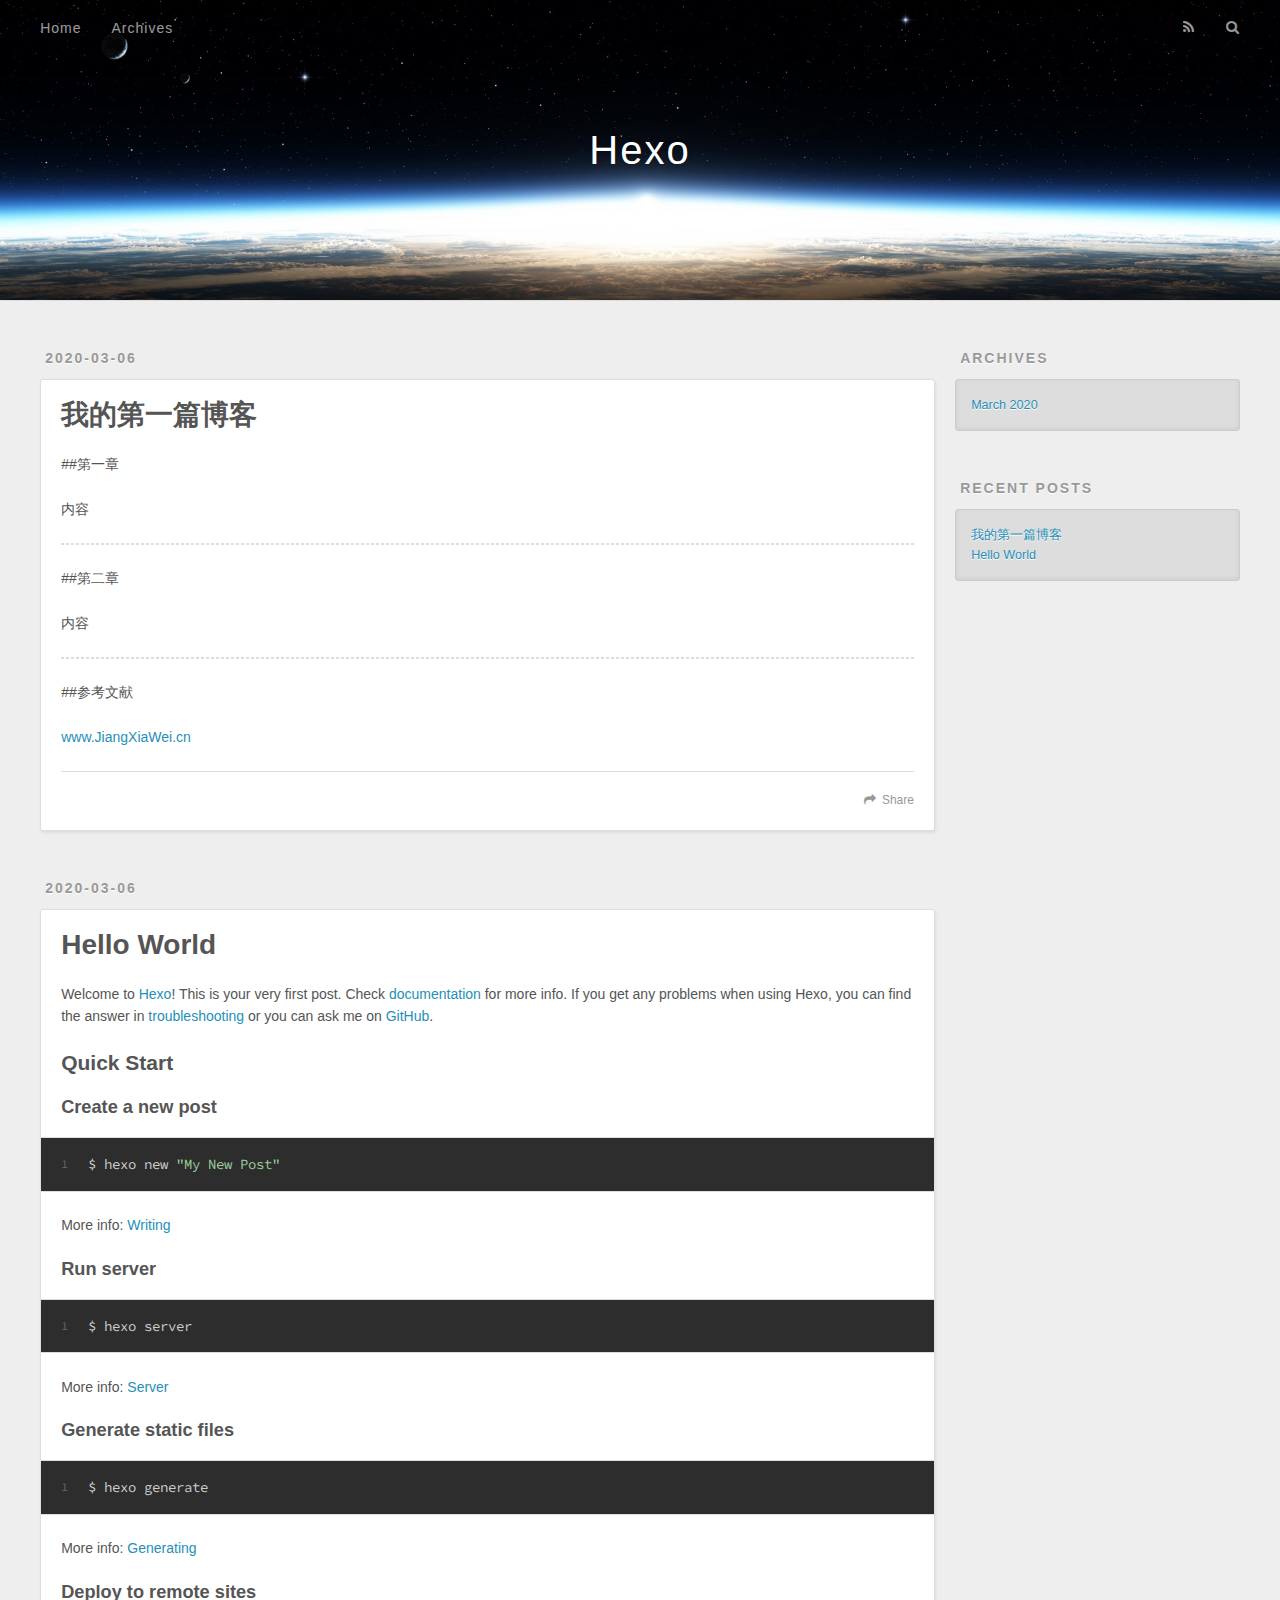
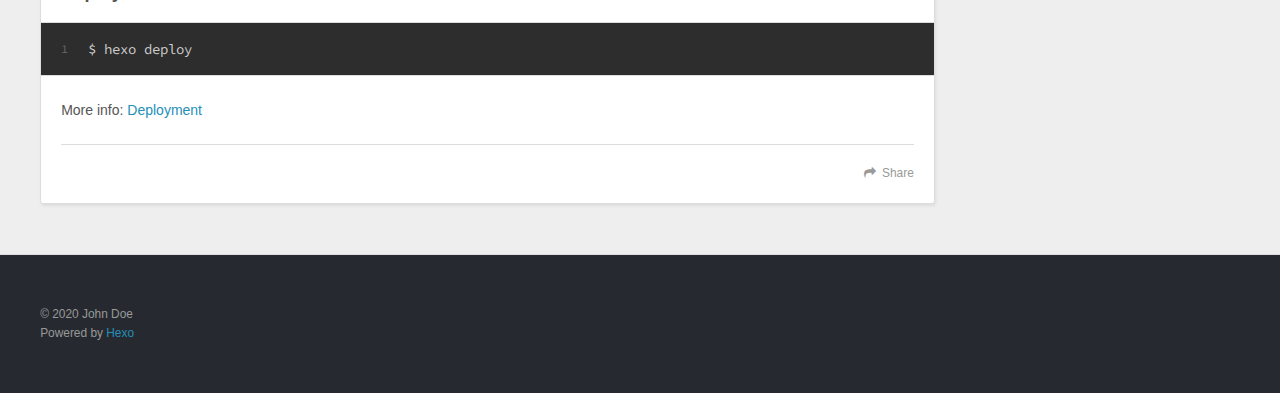
==== index.html @ f699186d "Site updated: 2020-03-06 21:11:35" ====
<!DOCTYPE html>
<html>
<head>
  <meta charset="utf-8">
  

  
  <title>Hexo</title>
  <meta name="viewport" content="width=device-width, initial-scale=1, maximum-scale=1">
  <meta property="og:type" content="website">
<meta property="og:title" content="Hexo">
<meta property="og:url" content="http://yoursite.com/index.html">
<meta property="og:site_name" content="Hexo">
<meta property="og:locale" content="en_US">
<meta property="article:author" content="John Doe">
<meta name="twitter:card" content="summary">
  
    <link rel="alternate" href="/atom.xml" title="Hexo" type="application/atom+xml">
  
  
    <link rel="icon" href="/favicon.png">
  
  
    <link href="//fonts.googleapis.com/css?family=Source+Code+Pro" rel="stylesheet" type="text/css">
  
  
<link rel="stylesheet" href="/css/style.css">

<meta name="generator" content="Hexo 4.2.0"></head>

<body>
  <div id="container">
    <div id="wrap">
      <header id="header">
  <div id="banner"></div>
  <div id="header-outer" class="outer">
    <div id="header-title" class="inner">
      <h1 id="logo-wrap">
        <a href="/" id="logo">Hexo</a>
      </h1>
      
    </div>
    <div id="header-inner" class="inner">
      <nav id="main-nav">
        <a id="main-nav-toggle" class="nav-icon"></a>
        
          <a class="main-nav-link" href="/">Home</a>
        
          <a class="main-nav-link" href="/archives">Archives</a>
        
      </nav>
      <nav id="sub-nav">
        
          <a id="nav-rss-link" class="nav-icon" href="/atom.xml" title="RSS Feed"></a>
        
        <a id="nav-search-btn" class="nav-icon" title="Search"></a>
      </nav>
      <div id="search-form-wrap">
        <form action="//google.com/search" method="get" accept-charset="UTF-8" class="search-form"><input type="search" name="q" class="search-form-input" placeholder="Search"><button type="submit" class="search-form-submit">&#xF002;</button><input type="hidden" name="sitesearch" value="http://yoursite.com"></form>
      </div>
    </div>
  </div>
</header>
      <div class="outer">
        <section id="main">
  
    <article id="post-我的第一篇博客" class="article article-type-post" itemscope itemprop="blogPost">
  <div class="article-meta">
    <a href="/2020/03/06/%E6%88%91%E7%9A%84%E7%AC%AC%E4%B8%80%E7%AF%87%E5%8D%9A%E5%AE%A2/" class="article-date">
  <time datetime="2020-03-06T07:44:34.000Z" itemprop="datePublished">2020-03-06</time>
</a>
    
  </div>
  <div class="article-inner">
    
    
      <header class="article-header">
        
  
    <h1 itemprop="name">
      <a class="article-title" href="/2020/03/06/%E6%88%91%E7%9A%84%E7%AC%AC%E4%B8%80%E7%AF%87%E5%8D%9A%E5%AE%A2/">我的第一篇博客</a>
    </h1>
  

      </header>
    
    <div class="article-entry" itemprop="articleBody">
      
        <p>##第一章</p>
<p>内容</p>
<hr>
<p>##第二章</p>
<p>内容</p>
<hr>
<p>##参考文献</p>
<p><a href="http://www.JiangXiaWei.cn" target="_blank" rel="noopener">www.JiangXiaWei.cn</a></p>

      
    </div>
    <footer class="article-footer">
      <a data-url="http://yoursite.com/2020/03/06/%E6%88%91%E7%9A%84%E7%AC%AC%E4%B8%80%E7%AF%87%E5%8D%9A%E5%AE%A2/" data-id="ck7fvqmff000038ua9ugk1ybs" class="article-share-link">Share</a>
      
      
    </footer>
  </div>
  
</article>


  
    <article id="post-hello-world" class="article article-type-post" itemscope itemprop="blogPost">
  <div class="article-meta">
    <a href="/2020/03/06/hello-world/" class="article-date">
  <time datetime="2020-03-06T04:28:27.670Z" itemprop="datePublished">2020-03-06</time>
</a>
    
  </div>
  <div class="article-inner">
    
    
      <header class="article-header">
        
  
    <h1 itemprop="name">
      <a class="article-title" href="/2020/03/06/hello-world/">Hello World</a>
    </h1>
  

      </header>
    
    <div class="article-entry" itemprop="articleBody">
      
        <p>Welcome to <a href="https://hexo.io/" target="_blank" rel="noopener">Hexo</a>! This is your very first post. Check <a href="https://hexo.io/docs/" target="_blank" rel="noopener">documentation</a> for more info. If you get any problems when using Hexo, you can find the answer in <a href="https://hexo.io/docs/troubleshooting.html" target="_blank" rel="noopener">troubleshooting</a> or you can ask me on <a href="https://github.com/hexojs/hexo/issues" target="_blank" rel="noopener">GitHub</a>.</p>
<h2 id="Quick-Start"><a href="#Quick-Start" class="headerlink" title="Quick Start"></a>Quick Start</h2><h3 id="Create-a-new-post"><a href="#Create-a-new-post" class="headerlink" title="Create a new post"></a>Create a new post</h3><figure class="highlight bash"><table><tr><td class="gutter"><pre><span class="line">1</span><br></pre></td><td class="code"><pre><span class="line">$ hexo new <span class="string">"My New Post"</span></span><br></pre></td></tr></table></figure>

<p>More info: <a href="https://hexo.io/docs/writing.html" target="_blank" rel="noopener">Writing</a></p>
<h3 id="Run-server"><a href="#Run-server" class="headerlink" title="Run server"></a>Run server</h3><figure class="highlight bash"><table><tr><td class="gutter"><pre><span class="line">1</span><br></pre></td><td class="code"><pre><span class="line">$ hexo server</span><br></pre></td></tr></table></figure>

<p>More info: <a href="https://hexo.io/docs/server.html" target="_blank" rel="noopener">Server</a></p>
<h3 id="Generate-static-files"><a href="#Generate-static-files" class="headerlink" title="Generate static files"></a>Generate static files</h3><figure class="highlight bash"><table><tr><td class="gutter"><pre><span class="line">1</span><br></pre></td><td class="code"><pre><span class="line">$ hexo generate</span><br></pre></td></tr></table></figure>

<p>More info: <a href="https://hexo.io/docs/generating.html" target="_blank" rel="noopener">Generating</a></p>
<h3 id="Deploy-to-remote-sites"><a href="#Deploy-to-remote-sites" class="headerlink" title="Deploy to remote sites"></a>Deploy to remote sites</h3><figure class="highlight bash"><table><tr><td class="gutter"><pre><span class="line">1</span><br></pre></td><td class="code"><pre><span class="line">$ hexo deploy</span><br></pre></td></tr></table></figure>

<p>More info: <a href="https://hexo.io/docs/one-command-deployment.html" target="_blank" rel="noopener">Deployment</a></p>

      
    </div>
    <footer class="article-footer">
      <a data-url="http://yoursite.com/2020/03/06/hello-world/" data-id="ck7fvqmgb000138ua1uhv7eri" class="article-share-link">Share</a>
      
      
    </footer>
  </div>
  
</article>


  


</section>
        
          <aside id="sidebar">
  
    

  
    

  
    
  
    
  <div class="widget-wrap">
    <h3 class="widget-title">Archives</h3>
    <div class="widget">
      <ul class="archive-list"><li class="archive-list-item"><a class="archive-list-link" href="/archives/2020/03/">March 2020</a></li></ul>
    </div>
  </div>


  
    
  <div class="widget-wrap">
    <h3 class="widget-title">Recent Posts</h3>
    <div class="widget">
      <ul>
        
          <li>
            <a href="/2020/03/06/%E6%88%91%E7%9A%84%E7%AC%AC%E4%B8%80%E7%AF%87%E5%8D%9A%E5%AE%A2/">我的第一篇博客</a>
          </li>
        
          <li>
            <a href="/2020/03/06/hello-world/">Hello World</a>
          </li>
        
      </ul>
    </div>
  </div>

  
</aside>
        
      </div>
      <footer id="footer">
  
  <div class="outer">
    <div id="footer-info" class="inner">
      &copy; 2020 John Doe<br>
      Powered by <a href="http://hexo.io/" target="_blank">Hexo</a>
    </div>
  </div>
</footer>
    </div>
    <nav id="mobile-nav">
  
    <a href="/" class="mobile-nav-link">Home</a>
  
    <a href="/archives" class="mobile-nav-link">Archives</a>
  
</nav>
    

<script src="//ajax.googleapis.com/ajax/libs/jquery/2.0.3/jquery.min.js"></script>


  
<link rel="stylesheet" href="/fancybox/jquery.fancybox.css">

  
<script src="/fancybox/jquery.fancybox.pack.js"></script>




<script src="/js/script.js"></script>




  </div>
</body>
</html>
---- css/style.css ----
body {
  width: 100%;
}
body:before,
body:after {
  content: "";
  display: table;
}
body:after {
  clear: both;
}
html,
body,
div,
span,
applet,
object,
iframe,
h1,
h2,
h3,
h4,
h5,
h6,
p,
blockquote,
pre,
a,
abbr,
acronym,
address,
big,
cite,
code,
del,
dfn,
em,
img,
ins,
kbd,
q,
s,
samp,
small,
strike,
strong,
sub,
sup,
tt,
var,
dl,
dt,
dd,
ol,
ul,
li,
fieldset,
form,
label,
legend,
table,
caption,
tbody,
tfoot,
thead,
tr,
th,
td {
  margin: 0;
  padding: 0;
  border: 0;
  outline: 0;
  font-weight: inherit;
  font-style: inherit;
  font-family: inherit;
  font-size: 100%;
  vertical-align: baseline;
}
body {
  line-height: 1;
  color: #000;
  background: #fff;
}
ol,
ul {
  list-style: none;
}
table {
  border-collapse: separate;
  border-spacing: 0;
  vertical-align: middle;
}
caption,
th,
td {
  text-align: left;
  font-weight: normal;
  vertical-align: middle;
}
a img {
  border: none;
}
input,
button {
  margin: 0;
  padding: 0;
}
input::-moz-focus-inner,
button::-moz-focus-inner {
  border: 0;
  padding: 0;
}
@font-face {
  font-family: FontAwesome;
  font-style: normal;
  font-weight: normal;
  src: url("fonts/fontawesome-webfont.eot?v=#4.0.3");
  src: url("fonts/fontawesome-webfont.eot?#iefix&v=#4.0.3") format("embedded-opentype"), url("fonts/fontawesome-webfont.woff?v=#4.0.3") format("woff"), url("fonts/fontawesome-webfont.ttf?v=#4.0.3") format("truetype"), url("fonts/fontawesome-webfont.svg#fontawesomeregular?v=#4.0.3") format("svg");
}
html,
body,
#container {
  height: 100%;
}
body {
  background: #eee;
  font: 14px -apple-system, BlinkMacSystemFont, "Segoe UI", "Roboto", "Oxygen", "Ubuntu", "Cantarell", "Fira Sans", "Droid Sans", "Helvetica Neue", sans-serif;
  -webkit-text-size-adjust: 100%;
}
.outer {
  max-width: 1220px;
  margin: 0 auto;
  padding: 0 20px;
}
.outer:before,
.outer:after {
  content: "";
  display: table;
}
.outer:after {
  clear: both;
}
.inner {
  display: inline;
  float: left;
  width: 98.33333333333333%;
  margin: 0 0.833333333333333%;
}
.left,
.alignleft {
  float: left;
}
.right,
.alignright {
  float: right;
}
.clear {
  clear: both;
}
#container {
  position: relative;
}
.mobile-nav-on {
  overflow: hidden;
}
#wrap {
  height: 100%;
  width: 100%;
  position: absolute;
  top: 0;
  left: 0;
  -webkit-transition: 0.2s ease-out;
  -moz-transition: 0.2s ease-out;
  -ms-transition: 0.2s ease-out;
  transition: 0.2s ease-out;
  z-index: 1;
  background: #eee;
}
.mobile-nav-on #wrap {
  left: 280px;
}
@media screen and (min-width: 768px) {
  #main {
    display: inline;
    float: left;
    width: 73.33333333333333%;
    margin: 0 0.833333333333333%;
  }
}
.article-date,
.article-category-link,
.archive-year,
.widget-title {
  text-decoration: none;
  text-transform: uppercase;
  letter-spacing: 2px;
  color: #999;
  margin-bottom: 1em;
  margin-left: 5px;
  line-height: 1em;
  text-shadow: 0 1px #fff;
  font-weight: bold;
}
.article-inner,
.archive-article-inner {
  background: #fff;
  -webkit-box-shadow: 1px 2px 3px #ddd;
  box-shadow: 1px 2px 3px #ddd;
  border: 1px solid #ddd;
  border-radius: 3px;
}
.article-entry h1,
.widget h1 {
  font-size: 2em;
}
.article-entry h2,
.widget h2 {
  font-size: 1.5em;
}
.article-entry h3,
.widget h3 {
  font-size: 1.3em;
}
.article-entry h4,
.widget h4 {
  font-size: 1.2em;
}
.article-entry h5,
.widget h5 {
  font-size: 1em;
}
.article-entry h6,
.widget h6 {
  font-size: 1em;
  color: #999;
}
.article-entry hr,
.widget hr {
  border: 1px dashed #ddd;
}
.article-entry strong,
.widget strong {
  font-weight: bold;
}
.article-entry em,
.widget em,
.article-entry cite,
.widget cite {
  font-style: italic;
}
.article-entry sup,
.widget sup,
.article-entry sub,
.widget sub {
  font-size: 0.75em;
  line-height: 0;
  position: relative;
  vertical-align: baseline;
}
.article-entry sup,
.widget sup {
  top: -0.5em;
}
.article-entry sub,
.widget sub {
  bottom: -0.2em;
}
.article-entry small,
.widget small {
  font-size: 0.85em;
}
.article-entry acronym,
.widget acronym,
.article-entry abbr,
.widget abbr {
  border-bottom: 1px dotted;
}
.article-entry ul,
.widget ul,
.article-entry ol,
.widget ol,
.article-entry dl,
.widget dl {
  margin: 0 20px;
  line-height: 1.6em;
}
.article-entry ul ul,
.widget ul ul,
.article-entry ol ul,
.widget ol ul,
.article-entry ul ol,
.widget ul ol,
.article-entry ol ol,
.widget ol ol {
  margin-top: 0;
  margin-bottom: 0;
}
.article-entry ul,
.widget ul {
  list-style: disc;
}
.article-entry ol,
.widget ol {
  list-style: decimal;
}
.article-entry dt,
.widget dt {
  font-weight: bold;
}
#header {
  height: 300px;
  position: relative;
  border-bottom: 1px solid #ddd;
}
#header:before,
#header:after {
  content: "";
  position: absolute;
  left: 0;
  right: 0;
  height: 40px;
}
#header:before {
  top: 0;
  background: -webkit-linear-gradient(rgba(0,0,0,0.2), transparent);
  background: -moz-linear-gradient(rgba(0,0,0,0.2), transparent);
  background: -ms-linear-gradient(rgba(0,0,0,0.2), transparent);
  background: linear-gradient(rgba(0,0,0,0.2), transparent);
}
#header:after {
  bottom: 0;
  background: -webkit-linear-gradient(transparent, rgba(0,0,0,0.2));
  background: -moz-linear-gradient(transparent, rgba(0,0,0,0.2));
  background: -ms-linear-gradient(transparent, rgba(0,0,0,0.2));
  background: linear-gradient(transparent, rgba(0,0,0,0.2));
}
#header-outer {
  height: 100%;
  position: relative;
}
#header-inner {
  position: relative;
  overflow: hidden;
}
#banner {
  position: absolute;
  top: 0;
  left: 0;
  width: 100%;
  height: 100%;
  background: url("images/banner.jpg") center #000;
  -webkit-background-size: cover;
  -moz-background-size: cover;
  background-size: cover;
  z-index: -1;
}
#header-title {
  text-align: center;
  height: 40px;
  position: absolute;
  top: 50%;
  left: 0;
  margin-top: -20px;
}
#logo,
#subtitle {
  text-decoration: none;
  color: #fff;
  font-weight: 300;
  text-shadow: 0 1px 4px rgba(0,0,0,0.3);
}
#logo {
  font-size: 40px;
  line-height: 40px;
  letter-spacing: 2px;
}
#subtitle {
  font-size: 16px;
  line-height: 16px;
  letter-spacing: 1px;
}
#subtitle-wrap {
  margin-top: 16px;
}
#main-nav {
  float: left;
  margin-left: -15px;
}
.nav-icon,
.main-nav-link {
  float: left;
  color: #fff;
  opacity: 0.6;
  text-decoration: none;
  text-shadow: 0 1px rgba(0,0,0,0.2);
  -webkit-transition: opacity 0.2s;
  -moz-transition: opacity 0.2s;
  -ms-transition: opacity 0.2s;
  transition: opacity 0.2s;
  display: block;
  padding: 20px 15px;
}
.nav-icon:hover,
.main-nav-link:hover {
  opacity: 1;
}
.nav-icon {
  font-family: FontAwesome;
  text-align: center;
  font-size: 14px;
  width: 14px;
  height: 14px;
  padding: 20px 15px;
  position: relative;
  cursor: pointer;
}
.main-nav-link {
  font-weight: 300;
  letter-spacing: 1px;
}
@media screen and (max-width: 479px) {
  .main-nav-link {
    display: none;
  }
}
#main-nav-toggle {
  display: none;
}
#main-nav-toggle:before {
  content: "\f0c9";
}
@media screen and (max-width: 479px) {
  #main-nav-toggle {
    display: block;
  }
}
#sub-nav {
  float: right;
  margin-right: -15px;
}
#nav-rss-link:before {
  content: "\f09e";
}
#nav-search-btn:before {
  content: "\f002";
}
#search-form-wrap {
  position: absolute;
  top: 15px;
  width: 150px;
  height: 30px;
  right: -150px;
  opacity: 0;
  -webkit-transition: 0.2s ease-out;
  -moz-transition: 0.2s ease-out;
  -ms-transition: 0.2s ease-out;
  transition: 0.2s ease-out;
}
#search-form-wrap.on {
  opacity: 1;
  right: 0;
}
@media screen and (max-width: 479px) {
  #search-form-wrap {
    width: 100%;
    right: -100%;
  }
}
.search-form {
  position: absolute;
  top: 0;
  left: 0;
  right: 0;
  background: #fff;
  padding: 5px 15px;
  border-radius: 15px;
  -webkit-box-shadow: 0 0 10px rgba(0,0,0,0.3);
  box-shadow: 0 0 10px rgba(0,0,0,0.3);
}
.search-form-input {
  border: none;
  background: none;
  color: #555;
  width: 100%;
  font: 13px -apple-system, BlinkMacSystemFont, "Segoe UI", "Roboto", "Oxygen", "Ubuntu", "Cantarell", "Fira Sans", "Droid Sans", "Helvetica Neue", sans-serif;
  outline: none;
}
.search-form-input::-webkit-search-results-decoration,
.search-form-input::-webkit-search-cancel-button {
  -webkit-appearance: none;
}
.search-form-submit {
  position: absolute;
  top: 50%;
  right: 10px;
  margin-top: -7px;
  font: 13px FontAwesome;
  border: none;
  background: none;
  color: #bbb;
  cursor: pointer;
}
.search-form-submit:hover,
.search-form-submit:focus {
  color: #777;
}
.article {
  margin: 50px 0;
}
.article-inner {
  overflow: hidden;
}
.article-meta:before,
.article-meta:after {
  content: "";
  display: table;
}
.article-meta:after {
  clear: both;
}
.article-date {
  float: left;
}
.article-category {
  float: left;
  line-height: 1em;
  color: #ccc;
  text-shadow: 0 1px #fff;
  margin-left: 8px;
}
.article-category:before {
  content: "\2022";
}
.article-category-link {
  margin: 0 12px 1em;
}
.article-header {
  padding: 20px 20px 0;
}
.article-title {
  text-decoration: none;
  font-size: 2em;
  font-weight: bold;
  color: #555;
  line-height: 1.1em;
  -webkit-transition: color 0.2s;
  -moz-transition: color 0.2s;
  -ms-transition: color 0.2s;
  transition: color 0.2s;
}
a.article-title:hover {
  color: #258fb8;
}
.article-entry {
  color: #555;
  padding: 0 20px;
}
.article-entry:before,
.article-entry:after {
  content: "";
  display: table;
}
.article-entry:after {
  clear: both;
}
.article-entry p,
.article-entry table {
  line-height: 1.6em;
  margin: 1.6em 0;
}
.article-entry h1,
.article-entry h2,
.article-entry h3,
.article-entry h4,
.article-entry h5,
.article-entry h6 {
  font-weight: bold;
}
.article-entry h1,
.article-entry h2,
.article-entry h3,
.article-entry h4,
.article-entry h5,
.article-entry h6 {
  line-height: 1.1em;
  margin: 1.1em 0;
}
.article-entry a {
  color: #258fb8;
  text-decoration: none;
}
.article-entry a:hover {
  text-decoration: underline;
}
.article-entry ul,
.article-entry ol,
.article-entry dl {
  margin-top: 1.6em;
  margin-bottom: 1.6em;
}
.article-entry img,
.article-entry video {
  max-width: 100%;
  height: auto;
  display: block;
  margin: auto;
}
.article-entry iframe {
  border: none;
}
.article-entry table {
  width: 100%;
  border-collapse: collapse;
  border-spacing: 0;
}
.article-entry th {
  font-weight: bold;
  border-bottom: 3px solid #ddd;
  padding-bottom: 0.5em;
}
.article-entry td {
  border-bottom: 1px solid #ddd;
  padding: 10px 0;
}
.article-entry blockquote {
  font-family: Georgia, "Times New Roman", serif;
  font-size: 1.4em;
  margin: 1.6em 20px;
  text-align: center;
}
.article-entry blockquote footer {
  font-size: 14px;
  margin: 1.6em 0;
  font-family: -apple-system, BlinkMacSystemFont, "Segoe UI", "Roboto", "Oxygen", "Ubuntu", "Cantarell", "Fira Sans", "Droid Sans", "Helvetica Neue", sans-serif;
}
.article-entry blockquote footer cite:before {
  content: "—";
  padding: 0 0.5em;
}
.article-entry .pullquote {
  text-align: left;
  width: 45%;
  margin: 0;
}
.article-entry .pullquote.left {
  margin-left: 0.5em;
  margin-right: 1em;
}
.article-entry .pullquote.right {
  margin-right: 0.5em;
  margin-left: 1em;
}
.article-entry .caption {
  color: #999;
  display: block;
  font-size: 0.9em;
  margin-top: 0.5em;
  position: relative;
  text-align: center;
}
.article-entry .video-container {
  position: relative;
  padding-top: 56.25%;
  height: 0;
  overflow: hidden;
}
.article-entry .video-container iframe,
.article-entry .video-container object,
.article-entry .video-container embed {
  position: absolute;
  top: 0;
  left: 0;
  width: 100%;
  height: 100%;
  margin-top: 0;
}
.article-more-link a {
  display: inline-block;
  line-height: 1em;
  padding: 6px 15px;
  border-radius: 15px;
  background: #eee;
  color: #999;
  text-shadow: 0 1px #fff;
  text-decoration: none;
}
.article-more-link a:hover {
  background: #258fb8;
  color: #fff;
  text-decoration: none;
  text-shadow: 0 1px #1e7293;
}
.article-footer {
  font-size: 0.85em;
  line-height: 1.6em;
  border-top: 1px solid #ddd;
  padding-top: 1.6em;
  margin: 0 20px 20px;
}
.article-footer:before,
.article-footer:after {
  content: "";
  display: table;
}
.article-footer:after {
  clear: both;
}
.article-footer a {
  color: #999;
  text-decoration: none;
}
.article-footer a:hover {
  color: #555;
}
.article-tag-list-item {
  float: left;
  margin-right: 10px;
}
.article-tag-list-link:before {
  content: "#";
}
.article-comment-link {
  float: right;
}
.article-comment-link:before {
  content: "\f075";
  font-family: FontAwesome;
  padding-right: 8px;
}
.article-share-link {
  cursor: pointer;
  float: right;
  margin-left: 20px;
}
.article-share-link:before {
  content: "\f064";
  font-family: FontAwesome;
  padding-right: 6px;
}
#article-nav {
  position: relative;
}
#article-nav:before,
#article-nav:after {
  content: "";
  display: table;
}
#article-nav:after {
  clear: both;
}
@media screen and (min-width: 768px) {
  #article-nav {
    margin: 50px 0;
  }
  #article-nav:before {
    width: 8px;
    height: 8px;
    position: absolute;
    top: 50%;
    left: 50%;
    margin-top: -4px;
    margin-left: -4px;
    content: "";
    border-radius: 50%;
    background: #ddd;
    -webkit-box-shadow: 0 1px 2px #fff;
    box-shadow: 0 1px 2px #fff;
  }
}
.article-nav-link-wrap {
  text-decoration: none;
  text-shadow: 0 1px #fff;
  color: #999;
  -webkit-box-sizing: border-box;
  -moz-box-sizing: border-box;
  box-sizing: border-box;
  margin-top: 50px;
  text-align: center;
  display: block;
}
.article-nav-link-wrap:hover {
  color: #555;
}
@media screen and (min-width: 768px) {
  .article-nav-link-wrap {
    width: 50%;
    margin-top: 0;
  }
}
@media screen and (min-width: 768px) {
  #article-nav-newer {
    float: left;
    text-align: right;
    padding-right: 20px;
  }
}
@media screen and (min-width: 768px) {
  #article-nav-older {
    float: right;
    text-align: left;
    padding-left: 20px;
  }
}
.article-nav-caption {
  text-transform: uppercase;
  letter-spacing: 2px;
  color: #ddd;
  line-height: 1em;
  font-weight: bold;
}
#article-nav-newer .article-nav-caption {
  margin-right: -2px;
}
.article-nav-title {
  font-size: 0.85em;
  line-height: 1.6em;
  margin-top: 0.5em;
}
.article-share-box {
  position: absolute;
  display: none;
  background: #fff;
  -webkit-box-shadow: 1px 2px 10px rgba(0,0,0,0.2);
  box-shadow: 1px 2px 10px rgba(0,0,0,0.2);
  border-radius: 3px;
  margin-left: -145px;
  overflow: hidden;
  z-index: 1;
}
.article-share-box.on {
  display: block;
}
.article-share-input {
  width: 100%;
  background: none;
  -webkit-box-sizing: border-box;
  -moz-box-sizing: border-box;
  box-sizing: border-box;
  font: 14px -apple-system, BlinkMacSystemFont, "Segoe UI", "Roboto", "Oxygen", "Ubuntu", "Cantarell", "Fira Sans", "Droid Sans", "Helvetica Neue", sans-serif;
  padding: 0 15px;
  color: #555;
  outline: none;
  border: 1px solid #ddd;
  border-radius: 3px 3px 0 0;
  height: 36px;
  line-height: 36px;
}
.article-share-links {
  background: #eee;
}
.article-share-links:before,
.article-share-links:after {
  content: "";
  display: table;
}
.article-share-links:after {
  clear: both;
}
.article-share-twitter,
.article-share-facebook,
.article-share-pinterest,
.article-share-google {
  width: 50px;
  height: 36px;
  display: block;
  float: left;
  position: relative;
  color: #999;
  text-shadow: 0 1px #fff;
}
.article-share-twitter:before,
.article-share-facebook:before,
.article-share-pinterest:before,
.article-share-google:before {
  font-size: 20px;
  font-family: FontAwesome;
  width: 20px;
  height: 20px;
  position: absolute;
  top: 50%;
  left: 50%;
  margin-top: -10px;
  margin-left: -10px;
  text-align: center;
}
.article-share-twitter:hover,
.article-share-facebook:hover,
.article-share-pinterest:hover,
.article-share-google:hover {
  color: #fff;
}
.article-share-twitter:before {
  content: "\f099";
}
.article-share-twitter:hover {
  background: #00aced;
  text-shadow: 0 1px #008abe;
}
.article-share-facebook:before {
  content: "\f09a";
}
.article-share-facebook:hover {
  background: #3b5998;
  text-shadow: 0 1px #2f477a;
}
.article-share-pinterest:before {
  content: "\f0d2";
}
.article-share-pinterest:hover {
  background: #cb2027;
  text-shadow: 0 1px #a21a1f;
}
.article-share-google:before {
  content: "\f0d5";
}
.article-share-google:hover {
  background: #dd4b39;
  text-shadow: 0 1px #be3221;
}
.article-gallery {
  background: #000;
  position: relative;
}
.article-gallery-photos {
  position: relative;
  overflow: hidden;
}
.article-gallery-img {
  display: none;
  max-width: 100%;
}
.article-gallery-img:first-child {
  display: block;
}
.article-gallery-img.loaded {
  position: absolute;
  display: block;
}
.article-gallery-img img {
  display: block;
  max-width: 100%;
  margin: 0 auto;
}
#comments {
  background: #fff;
  -webkit-box-shadow: 1px 2px 3px #ddd;
  box-shadow: 1px 2px 3px #ddd;
  padding: 20px;
  border: 1px solid #ddd;
  border-radius: 3px;
  margin: 50px 0;
}
#comments a {
  color: #258fb8;
}
.archives-wrap {
  margin: 50px 0;
}
.archives:before,
.archives:after {
  content: "";
  display: table;
}
.archives:after {
  clear: both;
}
.archive-year-wrap {
  margin-bottom: 1em;
}
.archives {
  -webkit-column-gap: 10px;
  -moz-column-gap: 10px;
  column-gap: 10px;
}
@media screen and (min-width: 480px) and (max-width: 767px) {
  .archives {
    -webkit-column-count: 2;
    -moz-column-count: 2;
    column-count: 2;
  }
}
@media screen and (min-width: 768px) {
  .archives {
    -webkit-column-count: 3;
    -moz-column-count: 3;
    column-count: 3;
  }
}
.archive-article {
  -webkit-column-break-inside: avoid;
  page-break-inside: avoid;
  overflow: hidden;
  break-inside: avoid-column;
}
.archive-article-inner {
  padding: 10px;
  margin-bottom: 15px;
}
.archive-article-title {
  text-decoration: none;
  font-weight: bold;
  color: #555;
  -webkit-transition: color 0.2s;
  -moz-transition: color 0.2s;
  -ms-transition: color 0.2s;
  transition: color 0.2s;
  line-height: 1.6em;
}
.archive-article-title:hover {
  color: #258fb8;
}
.archive-article-footer {
  margin-top: 1em;
}
.archive-article-date {
  color: #999;
  text-decoration: none;
  font-size: 0.85em;
  line-height: 1em;
  margin-bottom: 0.5em;
  display: block;
}
#page-nav {
  margin: 50px auto;
  background: #fff;
  -webkit-box-shadow: 1px 2px 3px #ddd;
  box-shadow: 1px 2px 3px #ddd;
  border: 1px solid #ddd;
  border-radius: 3px;
  text-align: center;
  color: #999;
  overflow: hidden;
}
#page-nav:before,
#page-nav:after {
  content: "";
  display: table;
}
#page-nav:after {
  clear: both;
}
#page-nav a,
#page-nav span {
  padding: 10px 20px;
  line-height: 1;
  height: 2ex;
}
#page-nav a {
  color: #999;
  text-decoration: none;
}
#page-nav a:hover {
  background: #999;
  color: #fff;
}
#page-nav .prev {
  float: left;
}
#page-nav .next {
  float: right;
}
#page-nav .page-number {
  display: inline-block;
}
@media screen and (max-width: 479px) {
  #page-nav .page-number {
    display: none;
  }
}
#page-nav .current {
  color: #555;
  font-weight: bold;
}
#page-nav .space {
  color: #ddd;
}
#footer {
  background: #262a30;
  padding: 50px 0;
  border-top: 1px solid #ddd;
  color: #999;
}
#footer a {
  color: #258fb8;
  text-decoration: none;
}
#footer a:hover {
  text-decoration: underline;
}
#footer-info {
  line-height: 1.6em;
  font-size: 0.85em;
}
.article-entry pre,
.article-entry .highlight {
  background: #2d2d2d;
  margin: 0 -20px;
  padding: 15px 20px;
  border-style: solid;
  border-color: #ddd;
  border-width: 1px 0;
  overflow: auto;
  color: #ccc;
  line-height: 22.400000000000002px;
}
.article-entry .highlight .gutter pre,
.article-entry .gist .gist-file .gist-data .line-numbers {
  color: #666;
  font-size: 0.85em;
}
.article-entry pre,
.article-entry code {
  font-family: "Source Code Pro", Consolas, Monaco, Menlo, Consolas, monospace;
}
.article-entry code {
  background: #eee;
  text-shadow: 0 1px #fff;
  padding: 0 0.3em;
}
.article-entry pre code {
  background: none;
  text-shadow: none;
  padding: 0;
}
.article-entry .highlight pre {
  border: none;
  margin: 0;
  padding: 0;
}
.article-entry .highlight table {
  margin: 0;
  width: auto;
}
.article-entry .highlight td {
  border: none;
  padding: 0;
}
.article-entry .highlight figcaption {
  font-size: 0.85em;
  color: #999;
  line-height: 1em;
  margin-bottom: 1em;
}
.article-entry .highlight figcaption:before,
.article-entry .highlight figcaption:after {
  content: "";
  display: table;
}
.article-entry .highlight figcaption:after {
  clear: both;
}
.article-entry .highlight figcaption a {
  float: right;
}
.article-entry .highlight .gutter pre {
  text-align: right;
  padding-right: 20px;
}
.article-entry .highlight .line {
  height: 22.400000000000002px;
}
.article-entry .highlight .line.marked {
  background: #515151;
}
.article-entry .gist {
  margin: 0 -20px;
  border-style: solid;
  border-color: #ddd;
  border-width: 1px 0;
  background: #2d2d2d;
  padding: 15px 20px 15px 0;
}
.article-entry .gist .gist-file {
  border: none;
  font-family: "Source Code Pro", Consolas, Monaco, Menlo, Consolas, monospace;
  margin: 0;
}
.article-entry .gist .gist-file .gist-data {
  background: none;
  border: none;
}
.article-entry .gist .gist-file .gist-data .line-numbers {
  background: none;
  border: none;
  padding: 0 20px 0 0;
}
.article-entry .gist .gist-file .gist-data .line-data {
  padding: 0 !important;
}
.article-entry .gist .gist-file .highlight {
  margin: 0;
  padding: 0;
  border: none;
}
.article-entry .gist .gist-file .gist-meta {
  background: #2d2d2d;
  color: #999;
  font: 0.85em -apple-system, BlinkMacSystemFont, "Segoe UI", "Roboto", "Oxygen", "Ubuntu", "Cantarell", "Fira Sans", "Droid Sans", "Helvetica Neue", sans-serif;
  text-shadow: 0 0;
  padding: 0;
  margin-top: 1em;
  margin-left: 20px;
}
.article-entry .gist .gist-file .gist-meta a {
  color: #258fb8;
  font-weight: normal;
}
.article-entry .gist .gist-file .gist-meta a:hover {
  text-decoration: underline;
}
pre .comment,
pre .title {
  color: #999;
}
pre .variable,
pre .attribute,
pre .tag,
pre .regexp,
pre .ruby .constant,
pre .xml .tag .title,
pre .xml .pi,
pre .xml .doctype,
pre .html .doctype,
pre .css .id,
pre .css .class,
pre .css .pseudo {
  color: #f2777a;
}
pre .number,
pre .preprocessor,
pre .built_in,
pre .literal,
pre .params,
pre .constant {
  color: #f99157;
}
pre .class,
pre .ruby .class .title,
pre .css .rules .attribute {
  color: #9c9;
}
pre .string,
pre .value,
pre .inheritance,
pre .header,
pre .ruby .symbol,
pre .xml .cdata {
  color: #9c9;
}
pre .css .hexcolor {
  color: #6cc;
}
pre .function,
pre .python .decorator,
pre .python .title,
pre .ruby .function .title,
pre .ruby .title .keyword,
pre .perl .sub,
pre .javascript .title,
pre .coffeescript .title {
  color: #69c;
}
pre .keyword,
pre .javascript .function {
  color: #c9c;
}
@media screen and (max-width: 479px) {
  #mobile-nav {
    position: absolute;
    top: 0;
    left: 0;
    width: 280px;
    height: 100%;
    background: #191919;
    border-right: 1px solid #fff;
  }
}
@media screen and (max-width: 479px) {
  .mobile-nav-link {
    display: block;
    color: #999;
    text-decoration: none;
    padding: 15px 20px;
    font-weight: bold;
  }
  .mobile-nav-link:hover {
    color: #fff;
  }
}
@media screen and (min-width: 768px) {
  #sidebar {
    display: inline;
    float: left;
    width: 23.333333333333332%;
    margin: 0 0.833333333333333%;
  }
}
.widget-wrap {
  margin: 50px 0;
}
.widget {
  color: #777;
  text-shadow: 0 1px #fff;
  background: #ddd;
  -webkit-box-shadow: 0 -1px 4px #ccc inset;
  box-shadow: 0 -1px 4px #ccc inset;
  border: 1px solid #ccc;
  padding: 15px;
  border-radius: 3px;
}
.widget a {
  color: #258fb8;
  text-decoration: none;
}
.widget a:hover {
  text-decoration: underline;
}
.widget ul ul,
.widget ol ul,
.widget dl ul,
.widget ul ol,
.widget ol ol,
.widget dl ol,
.widget ul dl,
.widget ol dl,
.widget dl dl {
  margin-left: 15px;
  list-style: disc;
}
.widget {
  line-height: 1.6em;
  word-wrap: break-word;
  font-size: 0.9em;
}
.widget ul,
.widget ol {
  list-style: none;
  margin: 0;
}
.widget ul ul,
.widget ol ul,
.widget ul ol,
.widget ol ol {
  margin: 0 20px;
}
.widget ul ul,
.widget ol ul {
  list-style: disc;
}
.widget ul ol,
.widget ol ol {
  list-style: decimal;
}
.category-list-count,
.tag-list-count,
.archive-list-count {
  padding-left: 5px;
  color: #999;
  font-size: 0.85em;
}
.category-list-count:before,
.tag-list-count:before,
.archive-list-count:before {
  content: "(";
}
.category-list-count:after,
.tag-list-count:after,
.archive-list-count:after {
  content: ")";
}
.tagcloud a {
  margin-right: 5px;
  display: inline-block;
}
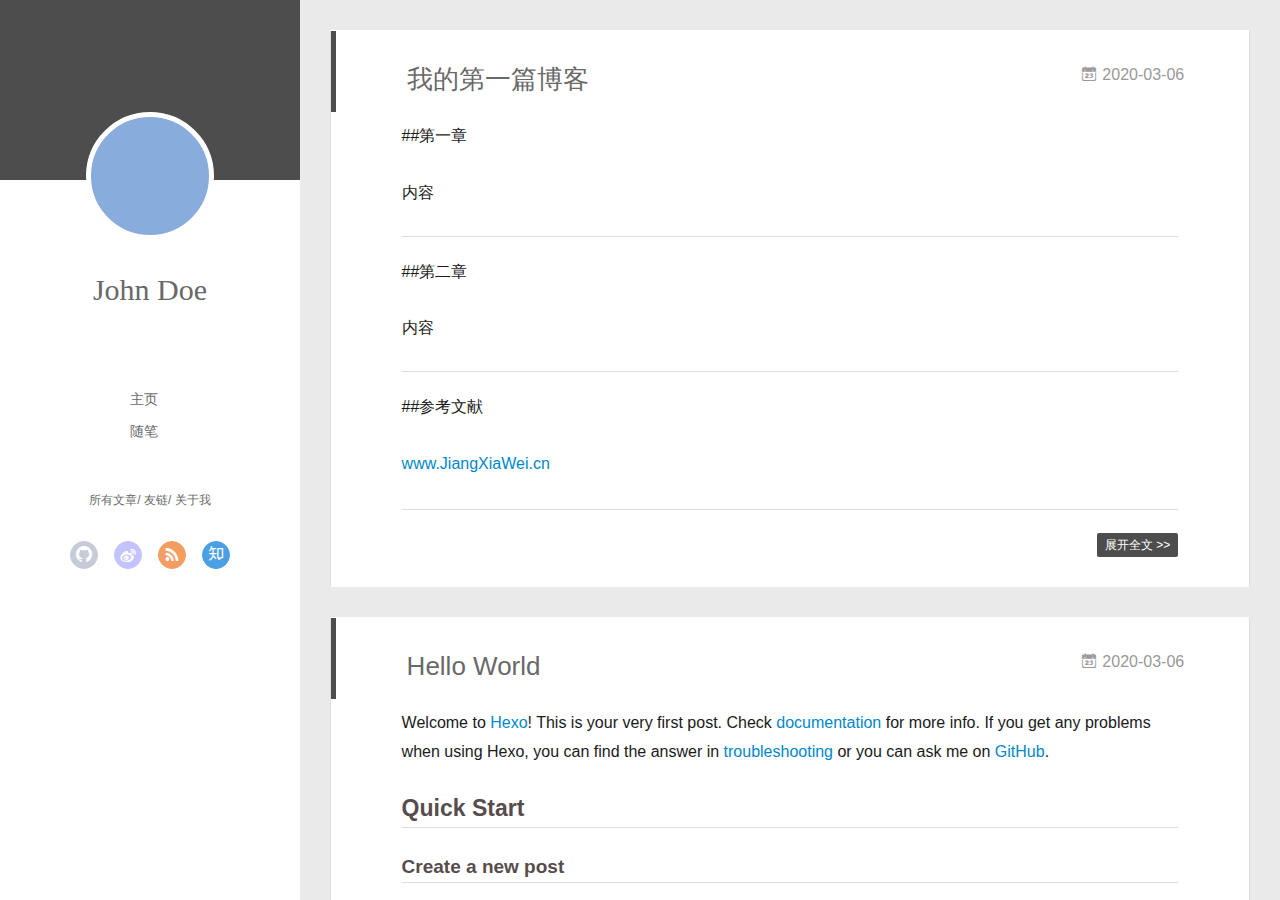
==== commit 2232a6ea: "Site updated: 2020-03-07 14:48:52" ====
--- a/index.html
+++ b/index.html
@@ -3,8 +3,9 @@
 <head>
   <meta charset="utf-8">
   
-
-  
+  <meta name="renderer" content="webkit">
+  <meta http-equiv="X-UA-Compatible" content="IE=edge" >
+  <link rel="dns-prefetch" href="http://yoursite.com">
   <title>Hexo</title>
   <meta name="viewport" content="width=device-width, initial-scale=1, maximum-scale=1">
   <meta property="og:type" content="website">
@@ -15,64 +16,144 @@
 <meta property="article:author" content="John Doe">
 <meta name="twitter:card" content="summary">
   
-    <link rel="alternate" href="/atom.xml" title="Hexo" type="application/atom+xml">
+    <link rel="alternative" href="/atom.xml" title="Hexo" type="application/atom+xml">
   
   
     <link rel="icon" href="/favicon.png">
   
-  
-    <link href="//fonts.googleapis.com/css?family=Source+Code+Pro" rel="stylesheet" type="text/css">
-  
-  
-<link rel="stylesheet" href="/css/style.css">
+  <link rel="stylesheet" type="text/css" href="/./main.0cf68a.css">
+  <style type="text/css">
+  
+    #container.show {
+      background: linear-gradient(200deg,#a0cfe4,#e8c37e);
+    }
+  </style>
+  
+
+  
 
 <meta name="generator" content="Hexo 4.2.0"></head>
 
 <body>
-  <div id="container">
-    <div id="wrap">
-      <header id="header">
-  <div id="banner"></div>
-  <div id="header-outer" class="outer">
-    <div id="header-title" class="inner">
-      <h1 id="logo-wrap">
-        <a href="/" id="logo">Hexo</a>
-      </h1>
-      
-    </div>
-    <div id="header-inner" class="inner">
-      <nav id="main-nav">
-        <a id="main-nav-toggle" class="nav-icon"></a>
-        
-          <a class="main-nav-link" href="/">Home</a>
-        
-          <a class="main-nav-link" href="/archives">Archives</a>
-        
-      </nav>
-      <nav id="sub-nav">
-        
-          <a id="nav-rss-link" class="nav-icon" href="/atom.xml" title="RSS Feed"></a>
-        
-        <a id="nav-search-btn" class="nav-icon" title="Search"></a>
-      </nav>
-      <div id="search-form-wrap">
-        <form action="//google.com/search" method="get" accept-charset="UTF-8" class="search-form"><input type="search" name="q" class="search-form-input" placeholder="Search"><button type="submit" class="search-form-submit">&#xF002;</button><input type="hidden" name="sitesearch" value="http://yoursite.com"></form>
-      </div>
-    </div>
-  </div>
-</header>
-      <div class="outer">
-        <section id="main">
-  
-    <article id="post-我的第一篇博客" class="article article-type-post" itemscope itemprop="blogPost">
-  <div class="article-meta">
-    <a href="/2020/03/06/%E6%88%91%E7%9A%84%E7%AC%AC%E4%B8%80%E7%AF%87%E5%8D%9A%E5%AE%A2/" class="article-date">
-  <time datetime="2020-03-06T07:44:34.000Z" itemprop="datePublished">2020-03-06</time>
-</a>
-    
-  </div>
+  <div id="container" q-class="show:isCtnShow">
+    <canvas id="anm-canvas" class="anm-canvas"></canvas>
+    <div class="left-col" q-class="show:isShow">
+      
+<div class="overlay" style="background: #4d4d4d"></div>
+<div class="intrude-less">
+	<header id="header" class="inner">
+		<a href="/" class="profilepic">
+			<img src="" class="js-avatar">
+		</a>
+		<hgroup>
+		  <h1 class="header-author"><a href="/">John Doe</a></h1>
+		</hgroup>
+		
+
+		<nav class="header-menu">
+			<ul>
+			
+				<li><a href="/">主页</a></li>
+	        
+				<li><a href="/tags/%E9%9A%8F%E7%AC%94/">随笔</a></li>
+	        
+			</ul>
+		</nav>
+		<nav class="header-smart-menu">
+    		
+    			
+    			<a q-on="click: openSlider(e, 'innerArchive')" href="javascript:void(0)">所有文章</a>
+    			
+            
+    			
+    			<a q-on="click: openSlider(e, 'friends')" href="javascript:void(0)">友链</a>
+    			
+            
+    			
+    			<a q-on="click: openSlider(e, 'aboutme')" href="javascript:void(0)">关于我</a>
+    			
+            
+		</nav>
+		<nav class="header-nav">
+			<div class="social">
+				
+					<a class="github" target="_blank" href="#" title="github"><i class="icon-github"></i></a>
+		        
+					<a class="weibo" target="_blank" href="#" title="weibo"><i class="icon-weibo"></i></a>
+		        
+					<a class="rss" target="_blank" href="#" title="rss"><i class="icon-rss"></i></a>
+		        
+					<a class="zhihu" target="_blank" href="#" title="zhihu"><i class="icon-zhihu"></i></a>
+		        
+			</div>
+		</nav>
+	</header>		
+</div>
+
+    </div>
+    <div class="mid-col" q-class="show:isShow,hide:isShow|isFalse">
+      
+<nav id="mobile-nav">
+  	<div class="overlay js-overlay" style="background: #4d4d4d"></div>
+	<div class="btnctn js-mobile-btnctn">
+  		<div class="slider-trigger list" q-on="click: openSlider(e)"><i class="icon icon-sort"></i></div>
+	</div>
+	<div class="intrude-less">
+		<header id="header" class="inner">
+			<div class="profilepic">
+				<img src="" class="js-avatar">
+			</div>
+			<hgroup>
+			  <h1 class="header-author js-header-author">John Doe</h1>
+			</hgroup>
+			
+			
+			
+				
+			
+				
+			
+			
+			
+			<nav class="header-nav">
+				<div class="social">
+					
+						<a class="github" target="_blank" href="#" title="github"><i class="icon-github"></i></a>
+			        
+						<a class="weibo" target="_blank" href="#" title="weibo"><i class="icon-weibo"></i></a>
+			        
+						<a class="rss" target="_blank" href="#" title="rss"><i class="icon-rss"></i></a>
+			        
+						<a class="zhihu" target="_blank" href="#" title="zhihu"><i class="icon-zhihu"></i></a>
+			        
+				</div>
+			</nav>
+
+			<nav class="header-menu js-header-menu">
+				<ul style="width: 50%">
+				
+				
+					<li style="width: 50%"><a href="/">主页</a></li>
+		        
+					<li style="width: 50%"><a href="/tags/%E9%9A%8F%E7%AC%94/">随笔</a></li>
+		        
+				</ul>
+			</nav>
+		</header>				
+	</div>
+	<div class="mobile-mask" style="display:none" q-show="isShow"></div>
+</nav>
+
+      <div id="wrapper" class="body-wrap">
+        <div class="menu-l">
+          <div class="canvas-wrap">
+            <canvas data-colors="#eaeaea" data-sectionHeight="100" data-contentId="js-content" id="myCanvas1" class="anm-canvas"></canvas>
+          </div>
+          <div id="js-content" class="content-ll">
+            
+  
+    <article id="post-我的第一篇博客" class="article article-type-post  article-index" itemscope itemprop="blogPost">
   <div class="article-inner">
-    
     
       <header class="article-header">
         
@@ -82,6 +163,11 @@
     </h1>
   
 
+        
+        <a href="/2020/03/06/%E6%88%91%E7%9A%84%E7%AC%AC%E4%B8%80%E7%AF%87%E5%8D%9A%E5%AE%A2/" class="archive-article-date">
+  	<time datetime="2020-03-06T07:44:34.000Z" itemprop="datePublished"><i class="icon-calendar icon"></i>2020-03-06</time>
+</a>
+        
       </header>
     
     <div class="article-entry" itemprop="articleBody">
@@ -96,27 +182,48 @@
 <p><a href="http://www.JiangXiaWei.cn" target="_blank" rel="noopener">www.JiangXiaWei.cn</a></p>
 
       
-    </div>
-    <footer class="article-footer">
-      <a data-url="http://yoursite.com/2020/03/06/%E6%88%91%E7%9A%84%E7%AC%AC%E4%B8%80%E7%AF%87%E5%8D%9A%E5%AE%A2/" data-id="ck7fvqmff000038ua9ugk1ybs" class="article-share-link">Share</a>
-      
-      
-    </footer>
+
+      
+    </div>
+    <div class="article-info article-info-index">
+      
+      
+      
+
+      
+        <p class="article-more-link">
+          <a class="article-more-a" href="/2020/03/06/%E6%88%91%E7%9A%84%E7%AC%AC%E4%B8%80%E7%AF%87%E5%8D%9A%E5%AE%A2/">展开全文 >></a>
+        </p>
+      
+
+      
+      <div class="clearfix"></div>
+    </div>
   </div>
-  
 </article>
 
-
-  
-    <article id="post-hello-world" class="article article-type-post" itemscope itemprop="blogPost">
-  <div class="article-meta">
-    <a href="/2020/03/06/hello-world/" class="article-date">
-  <time datetime="2020-03-06T04:28:27.670Z" itemprop="datePublished">2020-03-06</time>
-</a>
-    
-  </div>
+<aside class="wrap-side-operation">
+    <div class="mod-side-operation">
+        
+        <div class="jump-container" id="js-jump-container" style="display:none;">
+            <a href="javascript:void(0)" class="mod-side-operation__jump-to-top">
+                <i class="icon-font icon-back"></i>
+            </a>
+            <div id="js-jump-plan-container" class="jump-plan-container" style="top: -11px;">
+                <i class="icon-font icon-plane jump-plane"></i>
+            </div>
+        </div>
+        
+        
+    </div>
+</aside>
+
+
+
+
+  
+    <article id="post-hello-world" class="article article-type-post  article-index" itemscope itemprop="blogPost">
   <div class="article-inner">
-    
     
       <header class="article-header">
         
@@ -126,6 +233,11 @@
     </h1>
   
 
+        
+        <a href="/2020/03/06/hello-world/" class="archive-article-date">
+  	<time datetime="2020-03-06T04:28:27.670Z" itemprop="datePublished"><i class="icon-calendar icon"></i>2020-03-06</time>
+</a>
+        
       </header>
     
     <div class="article-entry" itemprop="articleBody">
@@ -145,100 +257,292 @@
 <p>More info: <a href="https://hexo.io/docs/one-command-deployment.html" target="_blank" rel="noopener">Deployment</a></p>
 
       
-    </div>
-    <footer class="article-footer">
-      <a data-url="http://yoursite.com/2020/03/06/hello-world/" data-id="ck7fvqmgb000138ua1uhv7eri" class="article-share-link">Share</a>
-      
-      
-    </footer>
+
+      
+    </div>
+    <div class="article-info article-info-index">
+      
+      
+      
+
+      
+        <p class="article-more-link">
+          <a class="article-more-a" href="/2020/03/06/hello-world/">展开全文 >></a>
+        </p>
+      
+
+      
+      <div class="clearfix"></div>
+    </div>
   </div>
-  
 </article>
 
-
-  
-
-
-</section>
-        
-          <aside id="sidebar">
-  
-    
-
-  
-    
-
-  
-    
-  
-    
-  <div class="widget-wrap">
-    <h3 class="widget-title">Archives</h3>
-    <div class="widget">
-      <ul class="archive-list"><li class="archive-list-item"><a class="archive-list-link" href="/archives/2020/03/">March 2020</a></li></ul>
-    </div>
-  </div>
-
-
-  
-    
-  <div class="widget-wrap">
-    <h3 class="widget-title">Recent Posts</h3>
-    <div class="widget">
-      <ul>
-        
-          <li>
-            <a href="/2020/03/06/%E6%88%91%E7%9A%84%E7%AC%AC%E4%B8%80%E7%AF%87%E5%8D%9A%E5%AE%A2/">我的第一篇博客</a>
-          </li>
-        
-          <li>
-            <a href="/2020/03/06/hello-world/">Hello World</a>
-          </li>
-        
-      </ul>
-    </div>
-  </div>
-
-  
+<aside class="wrap-side-operation">
+    <div class="mod-side-operation">
+        
+        <div class="jump-container" id="js-jump-container" style="display:none;">
+            <a href="javascript:void(0)" class="mod-side-operation__jump-to-top">
+                <i class="icon-font icon-back"></i>
+            </a>
+            <div id="js-jump-plan-container" class="jump-plan-container" style="top: -11px;">
+                <i class="icon-font icon-plane jump-plane"></i>
+            </div>
+        </div>
+        
+        
+    </div>
 </aside>
-        
+
+
+
+
+  
+  
+
+
+          </div>
+        </div>
       </div>
       <footer id="footer">
-  
   <div class="outer">
-    <div id="footer-info" class="inner">
-      &copy; 2020 John Doe<br>
-      Powered by <a href="http://hexo.io/" target="_blank">Hexo</a>
+    <div id="footer-info">
+    	<div class="footer-left">
+    		&copy; 2020 John Doe
+    	</div>
+      	<div class="footer-right">
+      		<a href="http://hexo.io/" target="_blank">Hexo</a>  Theme <a href="https://github.com/litten/hexo-theme-yilia" target="_blank">Yilia</a> by Litten
+      	</div>
     </div>
   </div>
 </footer>
     </div>
-    <nav id="mobile-nav">
-  
-    <a href="/" class="mobile-nav-link">Home</a>
-  
-    <a href="/archives" class="mobile-nav-link">Archives</a>
-  
-</nav>
-    
-
-<script src="//ajax.googleapis.com/ajax/libs/jquery/2.0.3/jquery.min.js"></script>
-
-
-  
-<link rel="stylesheet" href="/fancybox/jquery.fancybox.css">
-
-  
-<script src="/fancybox/jquery.fancybox.pack.js"></script>
-
-
-
-
-<script src="/js/script.js"></script>
-
-
-
-
+    <script>
+	var yiliaConfig = {
+		mathjax: false,
+		isHome: true,
+		isPost: false,
+		isArchive: false,
+		isTag: false,
+		isCategory: false,
+		open_in_new: false,
+		toc_hide_index: true,
+		root: "/",
+		innerArchive: true,
+		showTags: false
+	}
+</script>
+
+<script>!function(t){function n(e){if(r[e])return r[e].exports;var i=r[e]={exports:{},id:e,loaded:!1};return t[e].call(i.exports,i,i.exports,n),i.loaded=!0,i.exports}var r={};n.m=t,n.c=r,n.p="./",n(0)}([function(t,n,r){r(195),t.exports=r(191)},function(t,n,r){var e=r(3),i=r(52),o=r(27),u=r(28),c=r(53),f="prototype",a=function(t,n,r){var s,l,h,v,p=t&a.F,d=t&a.G,y=t&a.S,g=t&a.P,b=t&a.B,m=d?e:y?e[n]||(e[n]={}):(e[n]||{})[f],x=d?i:i[n]||(i[n]={}),w=x[f]||(x[f]={});d&&(r=n);for(s in r)l=!p&&m&&void 0!==m[s],h=(l?m:r)[s],v=b&&l?c(h,e):g&&"function"==typeof h?c(Function.call,h):h,m&&u(m,s,h,t&a.U),x[s]!=h&&o(x,s,v),g&&w[s]!=h&&(w[s]=h)};e.core=i,a.F=1,a.G=2,a.S=4,a.P=8,a.B=16,a.W=32,a.U=64,a.R=128,t.exports=a},function(t,n,r){var e=r(6);t.exports=function(t){if(!e(t))throw TypeError(t+" is not an object!");return t}},function(t,n){var r=t.exports="undefined"!=typeof window&&window.Math==Math?window:"undefined"!=typeof self&&self.Math==Math?self:Function("return this")();"number"==typeof __g&&(__g=r)},function(t,n){t.exports=function(t){try{return!!t()}catch(t){return!0}}},function(t,n){var r=t.exports="undefined"!=typeof window&&window.Math==Math?window:"undefined"!=typeof self&&self.Math==Math?self:Function("return this")();"number"==typeof __g&&(__g=r)},function(t,n){t.exports=function(t){return"object"==typeof t?null!==t:"function"==typeof t}},function(t,n,r){var e=r(126)("wks"),i=r(76),o=r(3).Symbol,u="function"==typeof o;(t.exports=function(t){return e[t]||(e[t]=u&&o[t]||(u?o:i)("Symbol."+t))}).store=e},function(t,n){var r={}.hasOwnProperty;t.exports=function(t,n){return r.call(t,n)}},function(t,n,r){var e=r(94),i=r(33);t.exports=function(t){return e(i(t))}},function(t,n,r){t.exports=!r(4)(function(){return 7!=Object.defineProperty({},"a",{get:function(){return 7}}).a})},function(t,n,r){var e=r(2),i=r(167),o=r(50),u=Object.defineProperty;n.f=r(10)?Object.defineProperty:function(t,n,r){if(e(t),n=o(n,!0),e(r),i)try{return u(t,n,r)}catch(t){}if("get"in r||"set"in r)throw TypeError("Accessors not supported!");return"value"in r&&(t[n]=r.value),t}},function(t,n,r){t.exports=!r(18)(function(){return 7!=Object.defineProperty({},"a",{get:function(){return 7}}).a})},function(t,n,r){var e=r(14),i=r(22);t.exports=r(12)?function(t,n,r){return e.f(t,n,i(1,r))}:function(t,n,r){return t[n]=r,t}},function(t,n,r){var e=r(20),i=r(58),o=r(42),u=Object.defineProperty;n.f=r(12)?Object.defineProperty:function(t,n,r){if(e(t),n=o(n,!0),e(r),i)try{return u(t,n,r)}catch(t){}if("get"in r||"set"in r)throw TypeError("Accessors not supported!");return"value"in r&&(t[n]=r.value),t}},function(t,n,r){var e=r(40)("wks"),i=r(23),o=r(5).Symbol,u="function"==typeof o;(t.exports=function(t){return e[t]||(e[t]=u&&o[t]||(u?o:i)("Symbol."+t))}).store=e},function(t,n,r){var e=r(67),i=Math.min;t.exports=function(t){return t>0?i(e(t),9007199254740991):0}},function(t,n,r){var e=r(46);t.exports=function(t){return Object(e(t))}},function(t,n){t.exports=function(t){try{return!!t()}catch(t){return!0}}},function(t,n,r){var e=r(63),i=r(34);t.exports=Object.keys||function(t){return e(t,i)}},function(t,n,r){var e=r(21);t.exports=function(t){if(!e(t))throw TypeError(t+" is not an object!");return t}},function(t,n){t.exports=function(t){return"object"==typeof t?null!==t:"function"==typeof t}},function(t,n){t.exports=function(t,n){return{enumerable:!(1&t),configurable:!(2&t),writable:!(4&t),value:n}}},function(t,n){var r=0,e=Math.random();t.exports=function(t){return"Symbol(".concat(void 0===t?"":t,")_",(++r+e).toString(36))}},function(t,n){var r={}.hasOwnProperty;t.exports=function(t,n){return r.call(t,n)}},function(t,n){var r=t.exports={version:"2.4.0"};"number"==typeof __e&&(__e=r)},function(t,n){t.exports=function(t){if("function"!=typeof t)throw TypeError(t+" is not a function!");return t}},function(t,n,r){var e=r(11),i=r(66);t.exports=r(10)?function(t,n,r){return e.f(t,n,i(1,r))}:function(t,n,r){return t[n]=r,t}},function(t,n,r){var e=r(3),i=r(27),o=r(24),u=r(76)("src"),c="toString",f=Function[c],a=(""+f).split(c);r(52).inspectSource=function(t){return f.call(t)},(t.exports=function(t,n,r,c){var f="function"==typeof r;f&&(o(r,"name")||i(r,"name",n)),t[n]!==r&&(f&&(o(r,u)||i(r,u,t[n]?""+t[n]:a.join(String(n)))),t===e?t[n]=r:c?t[n]?t[n]=r:i(t,n,r):(delete t[n],i(t,n,r)))})(Function.prototype,c,function(){return"function"==typeof this&&this[u]||f.call(this)})},function(t,n,r){var e=r(1),i=r(4),o=r(46),u=function(t,n,r,e){var i=String(o(t)),u="<"+n;return""!==r&&(u+=" "+r+'="'+String(e).replace(/"/g,"&quot;")+'"'),u+">"+i+"</"+n+">"};t.exports=function(t,n){var r={};r[t]=n(u),e(e.P+e.F*i(function(){var n=""[t]('"');return n!==n.toLowerCase()||n.split('"').length>3}),"String",r)}},function(t,n,r){var e=r(115),i=r(46);t.exports=function(t){return e(i(t))}},function(t,n,r){var e=r(116),i=r(66),o=r(30),u=r(50),c=r(24),f=r(167),a=Object.getOwnPropertyDescriptor;n.f=r(10)?a:function(t,n){if(t=o(t),n=u(n,!0),f)try{return a(t,n)}catch(t){}if(c(t,n))return i(!e.f.call(t,n),t[n])}},function(t,n,r){var e=r(24),i=r(17),o=r(145)("IE_PROTO"),u=Object.prototype;t.exports=Object.getPrototypeOf||function(t){return t=i(t),e(t,o)?t[o]:"function"==typeof t.constructor&&t instanceof t.constructor?t.constructor.prototype:t instanceof Object?u:null}},function(t,n){t.exports=function(t){if(void 0==t)throw TypeError("Can't call method on  "+t);return t}},function(t,n){t.exports="constructor,hasOwnProperty,isPrototypeOf,propertyIsEnumerable,toLocaleString,toString,valueOf".split(",")},function(t,n){t.exports={}},function(t,n){t.exports=!0},function(t,n){n.f={}.propertyIsEnumerable},function(t,n,r){var e=r(14).f,i=r(8),o=r(15)("toStringTag");t.exports=function(t,n,r){t&&!i(t=r?t:t.prototype,o)&&e(t,o,{configurable:!0,value:n})}},function(t,n,r){var e=r(40)("keys"),i=r(23);t.exports=function(t){return e[t]||(e[t]=i(t))}},function(t,n,r){var e=r(5),i="__core-js_shared__",o=e[i]||(e[i]={});t.exports=function(t){return o[t]||(o[t]={})}},function(t,n){var r=Math.ceil,e=Math.floor;t.exports=function(t){return isNaN(t=+t)?0:(t>0?e:r)(t)}},function(t,n,r){var e=r(21);t.exports=function(t,n){if(!e(t))return t;var r,i;if(n&&"function"==typeof(r=t.toString)&&!e(i=r.call(t)))return i;if("function"==typeof(r=t.valueOf)&&!e(i=r.call(t)))return i;if(!n&&"function"==typeof(r=t.toString)&&!e(i=r.call(t)))return i;throw TypeError("Can't convert object to primitive value")}},function(t,n,r){var e=r(5),i=r(25),o=r(36),u=r(44),c=r(14).f;t.exports=function(t){var n=i.Symbol||(i.Symbol=o?{}:e.Symbol||{});"_"==t.charAt(0)||t in n||c(n,t,{value:u.f(t)})}},function(t,n,r){n.f=r(15)},function(t,n){var r={}.toString;t.exports=function(t){return r.call(t).slice(8,-1)}},function(t,n){t.exports=function(t){if(void 0==t)throw TypeError("Can't call method on  "+t);return t}},function(t,n,r){var e=r(4);t.exports=function(t,n){return!!t&&e(function(){n?t.call(null,function(){},1):t.call(null)})}},function(t,n,r){var e=r(53),i=r(115),o=r(17),u=r(16),c=r(203);t.exports=function(t,n){var r=1==t,f=2==t,a=3==t,s=4==t,l=6==t,h=5==t||l,v=n||c;return function(n,c,p){for(var d,y,g=o(n),b=i(g),m=e(c,p,3),x=u(b.length),w=0,S=r?v(n,x):f?v(n,0):void 0;x>w;w++)if((h||w in b)&&(d=b[w],y=m(d,w,g),t))if(r)S[w]=y;else if(y)switch(t){case 3:return!0;case 5:return d;case 6:return w;case 2:S.push(d)}else if(s)return!1;return l?-1:a||s?s:S}}},function(t,n,r){var e=r(1),i=r(52),o=r(4);t.exports=function(t,n){var r=(i.Object||{})[t]||Object[t],u={};u[t]=n(r),e(e.S+e.F*o(function(){r(1)}),"Object",u)}},function(t,n,r){var e=r(6);t.exports=function(t,n){if(!e(t))return t;var r,i;if(n&&"function"==typeof(r=t.toString)&&!e(i=r.call(t)))return i;if("function"==typeof(r=t.valueOf)&&!e(i=r.call(t)))return i;if(!n&&"function"==typeof(r=t.toString)&&!e(i=r.call(t)))return i;throw TypeError("Can't convert object to primitive value")}},function(t,n,r){var e=r(5),i=r(25),o=r(91),u=r(13),c="prototype",f=function(t,n,r){var a,s,l,h=t&f.F,v=t&f.G,p=t&f.S,d=t&f.P,y=t&f.B,g=t&f.W,b=v?i:i[n]||(i[n]={}),m=b[c],x=v?e:p?e[n]:(e[n]||{})[c];v&&(r=n);for(a in r)(s=!h&&x&&void 0!==x[a])&&a in b||(l=s?x[a]:r[a],b[a]=v&&"function"!=typeof x[a]?r[a]:y&&s?o(l,e):g&&x[a]==l?function(t){var n=function(n,r,e){if(this instanceof t){switch(arguments.length){case 0:return new t;case 1:return new t(n);case 2:return new t(n,r)}return new t(n,r,e)}return t.apply(this,arguments)};return n[c]=t[c],n}(l):d&&"function"==typeof l?o(Function.call,l):l,d&&((b.virtual||(b.virtual={}))[a]=l,t&f.R&&m&&!m[a]&&u(m,a,l)))};f.F=1,f.G=2,f.S=4,f.P=8,f.B=16,f.W=32,f.U=64,f.R=128,t.exports=f},function(t,n){var r=t.exports={version:"2.4.0"};"number"==typeof __e&&(__e=r)},function(t,n,r){var e=r(26);t.exports=function(t,n,r){if(e(t),void 0===n)return t;switch(r){case 1:return function(r){return t.call(n,r)};case 2:return function(r,e){return t.call(n,r,e)};case 3:return function(r,e,i){return t.call(n,r,e,i)}}return function(){return t.apply(n,arguments)}}},function(t,n,r){var e=r(183),i=r(1),o=r(126)("metadata"),u=o.store||(o.store=new(r(186))),c=function(t,n,r){var i=u.get(t);if(!i){if(!r)return;u.set(t,i=new e)}var o=i.get(n);if(!o){if(!r)return;i.set(n,o=new e)}return o},f=function(t,n,r){var e=c(n,r,!1);return void 0!==e&&e.has(t)},a=function(t,n,r){var e=c(n,r,!1);return void 0===e?void 0:e.get(t)},s=function(t,n,r,e){c(r,e,!0).set(t,n)},l=function(t,n){var r=c(t,n,!1),e=[];return r&&r.forEach(function(t,n){e.push(n)}),e},h=function(t){return void 0===t||"symbol"==typeof t?t:String(t)},v=function(t){i(i.S,"Reflect",t)};t.exports={store:u,map:c,has:f,get:a,set:s,keys:l,key:h,exp:v}},function(t,n,r){"use strict";if(r(10)){var e=r(69),i=r(3),o=r(4),u=r(1),c=r(127),f=r(152),a=r(53),s=r(68),l=r(66),h=r(27),v=r(73),p=r(67),d=r(16),y=r(75),g=r(50),b=r(24),m=r(180),x=r(114),w=r(6),S=r(17),_=r(137),O=r(70),E=r(32),P=r(71).f,j=r(154),F=r(76),M=r(7),A=r(48),N=r(117),T=r(146),I=r(155),k=r(80),L=r(123),R=r(74),C=r(130),D=r(160),U=r(11),W=r(31),G=U.f,B=W.f,V=i.RangeError,z=i.TypeError,q=i.Uint8Array,K="ArrayBuffer",J="Shared"+K,Y="BYTES_PER_ELEMENT",H="prototype",$=Array[H],X=f.ArrayBuffer,Q=f.DataView,Z=A(0),tt=A(2),nt=A(3),rt=A(4),et=A(5),it=A(6),ot=N(!0),ut=N(!1),ct=I.values,ft=I.keys,at=I.entries,st=$.lastIndexOf,lt=$.reduce,ht=$.reduceRight,vt=$.join,pt=$.sort,dt=$.slice,yt=$.toString,gt=$.toLocaleString,bt=M("iterator"),mt=M("toStringTag"),xt=F("typed_constructor"),wt=F("def_constructor"),St=c.CONSTR,_t=c.TYPED,Ot=c.VIEW,Et="Wrong length!",Pt=A(1,function(t,n){return Tt(T(t,t[wt]),n)}),jt=o(function(){return 1===new q(new Uint16Array([1]).buffer)[0]}),Ft=!!q&&!!q[H].set&&o(function(){new q(1).set({})}),Mt=function(t,n){if(void 0===t)throw z(Et);var r=+t,e=d(t);if(n&&!m(r,e))throw V(Et);return e},At=function(t,n){var r=p(t);if(r<0||r%n)throw V("Wrong offset!");return r},Nt=function(t){if(w(t)&&_t in t)return t;throw z(t+" is not a typed array!")},Tt=function(t,n){if(!(w(t)&&xt in t))throw z("It is not a typed array constructor!");return new t(n)},It=function(t,n){return kt(T(t,t[wt]),n)},kt=function(t,n){for(var r=0,e=n.length,i=Tt(t,e);e>r;)i[r]=n[r++];return i},Lt=function(t,n,r){G(t,n,{get:function(){return this._d[r]}})},Rt=function(t){var n,r,e,i,o,u,c=S(t),f=arguments.length,s=f>1?arguments[1]:void 0,l=void 0!==s,h=j(c);if(void 0!=h&&!_(h)){for(u=h.call(c),e=[],n=0;!(o=u.next()).done;n++)e.push(o.value);c=e}for(l&&f>2&&(s=a(s,arguments[2],2)),n=0,r=d(c.length),i=Tt(this,r);r>n;n++)i[n]=l?s(c[n],n):c[n];return i},Ct=function(){for(var t=0,n=arguments.length,r=Tt(this,n);n>t;)r[t]=arguments[t++];return r},Dt=!!q&&o(function(){gt.call(new q(1))}),Ut=function(){return gt.apply(Dt?dt.call(Nt(this)):Nt(this),arguments)},Wt={copyWithin:function(t,n){return D.call(Nt(this),t,n,arguments.length>2?arguments[2]:void 0)},every:function(t){return rt(Nt(this),t,arguments.length>1?arguments[1]:void 0)},fill:function(t){return C.apply(Nt(this),arguments)},filter:function(t){return It(this,tt(Nt(this),t,arguments.length>1?arguments[1]:void 0))},find:function(t){return et(Nt(this),t,arguments.length>1?arguments[1]:void 0)},findIndex:function(t){return it(Nt(this),t,arguments.length>1?arguments[1]:void 0)},forEach:function(t){Z(Nt(this),t,arguments.length>1?arguments[1]:void 0)},indexOf:function(t){return ut(Nt(this),t,arguments.length>1?arguments[1]:void 0)},includes:function(t){return ot(Nt(this),t,arguments.length>1?arguments[1]:void 0)},join:function(t){return vt.apply(Nt(this),arguments)},lastIndexOf:function(t){return st.apply(Nt(this),arguments)},map:function(t){return Pt(Nt(this),t,arguments.length>1?arguments[1]:void 0)},reduce:function(t){return lt.apply(Nt(this),arguments)},reduceRight:function(t){return ht.apply(Nt(this),arguments)},reverse:function(){for(var t,n=this,r=Nt(n).length,e=Math.floor(r/2),i=0;i<e;)t=n[i],n[i++]=n[--r],n[r]=t;return n},some:function(t){return nt(Nt(this),t,arguments.length>1?arguments[1]:void 0)},sort:function(t){return pt.call(Nt(this),t)},subarray:function(t,n){var r=Nt(this),e=r.length,i=y(t,e);return new(T(r,r[wt]))(r.buffer,r.byteOffset+i*r.BYTES_PER_ELEMENT,d((void 0===n?e:y(n,e))-i))}},Gt=function(t,n){return It(this,dt.call(Nt(this),t,n))},Bt=function(t){Nt(this);var n=At(arguments[1],1),r=this.length,e=S(t),i=d(e.length),o=0;if(i+n>r)throw V(Et);for(;o<i;)this[n+o]=e[o++]},Vt={entries:function(){return at.call(Nt(this))},keys:function(){return ft.call(Nt(this))},values:function(){return ct.call(Nt(this))}},zt=function(t,n){return w(t)&&t[_t]&&"symbol"!=typeof n&&n in t&&String(+n)==String(n)},qt=function(t,n){return zt(t,n=g(n,!0))?l(2,t[n]):B(t,n)},Kt=function(t,n,r){return!(zt(t,n=g(n,!0))&&w(r)&&b(r,"value"))||b(r,"get")||b(r,"set")||r.configurable||b(r,"writable")&&!r.writable||b(r,"enumerable")&&!r.enumerable?G(t,n,r):(t[n]=r.value,t)};St||(W.f=qt,U.f=Kt),u(u.S+u.F*!St,"Object",{getOwnPropertyDescriptor:qt,defineProperty:Kt}),o(function(){yt.call({})})&&(yt=gt=function(){return vt.call(this)});var Jt=v({},Wt);v(Jt,Vt),h(Jt,bt,Vt.values),v(Jt,{slice:Gt,set:Bt,constructor:function(){},toString:yt,toLocaleString:Ut}),Lt(Jt,"buffer","b"),Lt(Jt,"byteOffset","o"),Lt(Jt,"byteLength","l"),Lt(Jt,"length","e"),G(Jt,mt,{get:function(){return this[_t]}}),t.exports=function(t,n,r,f){f=!!f;var a=t+(f?"Clamped":"")+"Array",l="Uint8Array"!=a,v="get"+t,p="set"+t,y=i[a],g=y||{},b=y&&E(y),m=!y||!c.ABV,S={},_=y&&y[H],j=function(t,r){var e=t._d;return e.v[v](r*n+e.o,jt)},F=function(t,r,e){var i=t._d;f&&(e=(e=Math.round(e))<0?0:e>255?255:255&e),i.v[p](r*n+i.o,e,jt)},M=function(t,n){G(t,n,{get:function(){return j(this,n)},set:function(t){return F(this,n,t)},enumerable:!0})};m?(y=r(function(t,r,e,i){s(t,y,a,"_d");var o,u,c,f,l=0,v=0;if(w(r)){if(!(r instanceof X||(f=x(r))==K||f==J))return _t in r?kt(y,r):Rt.call(y,r);o=r,v=At(e,n);var p=r.byteLength;if(void 0===i){if(p%n)throw V(Et);if((u=p-v)<0)throw V(Et)}else if((u=d(i)*n)+v>p)throw V(Et);c=u/n}else c=Mt(r,!0),u=c*n,o=new X(u);for(h(t,"_d",{b:o,o:v,l:u,e:c,v:new Q(o)});l<c;)M(t,l++)}),_=y[H]=O(Jt),h(_,"constructor",y)):L(function(t){new y(null),new y(t)},!0)||(y=r(function(t,r,e,i){s(t,y,a);var o;return w(r)?r instanceof X||(o=x(r))==K||o==J?void 0!==i?new g(r,At(e,n),i):void 0!==e?new g(r,At(e,n)):new g(r):_t in r?kt(y,r):Rt.call(y,r):new g(Mt(r,l))}),Z(b!==Function.prototype?P(g).concat(P(b)):P(g),function(t){t in y||h(y,t,g[t])}),y[H]=_,e||(_.constructor=y));var A=_[bt],N=!!A&&("values"==A.name||void 0==A.name),T=Vt.values;h(y,xt,!0),h(_,_t,a),h(_,Ot,!0),h(_,wt,y),(f?new y(1)[mt]==a:mt in _)||G(_,mt,{get:function(){return a}}),S[a]=y,u(u.G+u.W+u.F*(y!=g),S),u(u.S,a,{BYTES_PER_ELEMENT:n,from:Rt,of:Ct}),Y in _||h(_,Y,n),u(u.P,a,Wt),R(a),u(u.P+u.F*Ft,a,{set:Bt}),u(u.P+u.F*!N,a,Vt),u(u.P+u.F*(_.toString!=yt),a,{toString:yt}),u(u.P+u.F*o(function(){new y(1).slice()}),a,{slice:Gt}),u(u.P+u.F*(o(function(){return[1,2].toLocaleString()!=new y([1,2]).toLocaleString()})||!o(function(){_.toLocaleString.call([1,2])})),a,{toLocaleString:Ut}),k[a]=N?A:T,e||N||h(_,bt,T)}}else t.exports=function(){}},function(t,n){var r={}.toString;t.exports=function(t){return r.call(t).slice(8,-1)}},function(t,n,r){var e=r(21),i=r(5).document,o=e(i)&&e(i.createElement);t.exports=function(t){return o?i.createElement(t):{}}},function(t,n,r){t.exports=!r(12)&&!r(18)(function(){return 7!=Object.defineProperty(r(57)("div"),"a",{get:function(){return 7}}).a})},function(t,n,r){"use strict";var e=r(36),i=r(51),o=r(64),u=r(13),c=r(8),f=r(35),a=r(96),s=r(38),l=r(103),h=r(15)("iterator"),v=!([].keys&&"next"in[].keys()),p="keys",d="values",y=function(){return this};t.exports=function(t,n,r,g,b,m,x){a(r,n,g);var w,S,_,O=function(t){if(!v&&t in F)return F[t];switch(t){case p:case d:return function(){return new r(this,t)}}return function(){return new r(this,t)}},E=n+" Iterator",P=b==d,j=!1,F=t.prototype,M=F[h]||F["@@iterator"]||b&&F[b],A=M||O(b),N=b?P?O("entries"):A:void 0,T="Array"==n?F.entries||M:M;if(T&&(_=l(T.call(new t)))!==Object.prototype&&(s(_,E,!0),e||c(_,h)||u(_,h,y)),P&&M&&M.name!==d&&(j=!0,A=function(){return M.call(this)}),e&&!x||!v&&!j&&F[h]||u(F,h,A),f[n]=A,f[E]=y,b)if(w={values:P?A:O(d),keys:m?A:O(p),entries:N},x)for(S in w)S in F||o(F,S,w[S]);else i(i.P+i.F*(v||j),n,w);return w}},function(t,n,r){var e=r(20),i=r(100),o=r(34),u=r(39)("IE_PROTO"),c=function(){},f="prototype",a=function(){var t,n=r(57)("iframe"),e=o.length;for(n.style.display="none",r(93).appendChild(n),n.src="javascript:",t=n.contentWindow.document,t.open(),t.write("<script>document.F=Object<\/script>"),t.close(),a=t.F;e--;)delete a[f][o[e]];return a()};t.exports=Object.create||function(t,n){var r;return null!==t?(c[f]=e(t),r=new c,c[f]=null,r[u]=t):r=a(),void 0===n?r:i(r,n)}},function(t,n,r){var e=r(63),i=r(34).concat("length","prototype");n.f=Object.getOwnPropertyNames||function(t){return e(t,i)}},function(t,n){n.f=Object.getOwnPropertySymbols},function(t,n,r){var e=r(8),i=r(9),o=r(90)(!1),u=r(39)("IE_PROTO");t.exports=function(t,n){var r,c=i(t),f=0,a=[];for(r in c)r!=u&&e(c,r)&&a.push(r);for(;n.length>f;)e(c,r=n[f++])&&(~o(a,r)||a.push(r));return a}},function(t,n,r){t.exports=r(13)},function(t,n,r){var e=r(76)("meta"),i=r(6),o=r(24),u=r(11).f,c=0,f=Object.isExtensible||function(){return!0},a=!r(4)(function(){return f(Object.preventExtensions({}))}),s=function(t){u(t,e,{value:{i:"O"+ ++c,w:{}}})},l=function(t,n){if(!i(t))return"symbol"==typeof t?t:("string"==typeof t?"S":"P")+t;if(!o(t,e)){if(!f(t))return"F";if(!n)return"E";s(t)}return t[e].i},h=function(t,n){if(!o(t,e)){if(!f(t))return!0;if(!n)return!1;s(t)}return t[e].w},v=function(t){return a&&p.NEED&&f(t)&&!o(t,e)&&s(t),t},p=t.exports={KEY:e,NEED:!1,fastKey:l,getWeak:h,onFreeze:v}},function(t,n){t.exports=function(t,n){return{enumerable:!(1&t),configurable:!(2&t),writable:!(4&t),value:n}}},function(t,n){var r=Math.ceil,e=Math.floor;t.exports=function(t){return isNaN(t=+t)?0:(t>0?e:r)(t)}},function(t,n){t.exports=function(t,n,r,e){if(!(t instanceof n)||void 0!==e&&e in t)throw TypeError(r+": incorrect invocation!");return t}},function(t,n){t.exports=!1},function(t,n,r){var e=r(2),i=r(173),o=r(133),u=r(145)("IE_PROTO"),c=function(){},f="prototype",a=function(){var t,n=r(132)("iframe"),e=o.length;for(n.style.display="none",r(135).appendChild(n),n.src="javascript:",t=n.contentWindow.document,t.open(),t.write("<script>document.F=Object<\/script>"),t.close(),a=t.F;e--;)delete a[f][o[e]];return a()};t.exports=Object.create||function(t,n){var r;return null!==t?(c[f]=e(t),r=new c,c[f]=null,r[u]=t):r=a(),void 0===n?r:i(r,n)}},function(t,n,r){var e=r(175),i=r(133).concat("length","prototype");n.f=Object.getOwnPropertyNames||function(t){return e(t,i)}},function(t,n,r){var e=r(175),i=r(133);t.exports=Object.keys||function(t){return e(t,i)}},function(t,n,r){var e=r(28);t.exports=function(t,n,r){for(var i in n)e(t,i,n[i],r);return t}},function(t,n,r){"use strict";var e=r(3),i=r(11),o=r(10),u=r(7)("species");t.exports=function(t){var n=e[t];o&&n&&!n[u]&&i.f(n,u,{configurable:!0,get:function(){return this}})}},function(t,n,r){var e=r(67),i=Math.max,o=Math.min;t.exports=function(t,n){return t=e(t),t<0?i(t+n,0):o(t,n)}},function(t,n){var r=0,e=Math.random();t.exports=function(t){return"Symbol(".concat(void 0===t?"":t,")_",(++r+e).toString(36))}},function(t,n,r){var e=r(33);t.exports=function(t){return Object(e(t))}},function(t,n,r){var e=r(7)("unscopables"),i=Array.prototype;void 0==i[e]&&r(27)(i,e,{}),t.exports=function(t){i[e][t]=!0}},function(t,n,r){var e=r(53),i=r(169),o=r(137),u=r(2),c=r(16),f=r(154),a={},s={},n=t.exports=function(t,n,r,l,h){var v,p,d,y,g=h?function(){return t}:f(t),b=e(r,l,n?2:1),m=0;if("function"!=typeof g)throw TypeError(t+" is not iterable!");if(o(g)){for(v=c(t.length);v>m;m++)if((y=n?b(u(p=t[m])[0],p[1]):b(t[m]))===a||y===s)return y}else for(d=g.call(t);!(p=d.next()).done;)if((y=i(d,b,p.value,n))===a||y===s)return y};n.BREAK=a,n.RETURN=s},function(t,n){t.exports={}},function(t,n,r){var e=r(11).f,i=r(24),o=r(7)("toStringTag");t.exports=function(t,n,r){t&&!i(t=r?t:t.prototype,o)&&e(t,o,{configurable:!0,value:n})}},function(t,n,r){var e=r(1),i=r(46),o=r(4),u=r(150),c="["+u+"]",f="​+",a=RegExp("^"+c+c+"*"),s=RegExp(c+c+"*$"),l=function(t,n,r){var i={},c=o(function(){return!!u[t]()||f[t]()!=f}),a=i[t]=c?n(h):u[t];r&&(i[r]=a),e(e.P+e.F*c,"String",i)},h=l.trim=function(t,n){return t=String(i(t)),1&n&&(t=t.replace(a,"")),2&n&&(t=t.replace(s,"")),t};t.exports=l},function(t,n,r){t.exports={default:r(86),__esModule:!0}},function(t,n,r){t.exports={default:r(87),__esModule:!0}},function(t,n,r){"use strict";function e(t){return t&&t.__esModule?t:{default:t}}n.__esModule=!0;var i=r(84),o=e(i),u=r(83),c=e(u),f="function"==typeof c.default&&"symbol"==typeof o.default?function(t){return typeof t}:function(t){return t&&"function"==typeof c.default&&t.constructor===c.default&&t!==c.default.prototype?"symbol":typeof t};n.default="function"==typeof c.default&&"symbol"===f(o.default)?function(t){return void 0===t?"undefined":f(t)}:function(t){return t&&"function"==typeof c.default&&t.constructor===c.default&&t!==c.default.prototype?"symbol":void 0===t?"undefined":f(t)}},function(t,n,r){r(110),r(108),r(111),r(112),t.exports=r(25).Symbol},function(t,n,r){r(109),r(113),t.exports=r(44).f("iterator")},function(t,n){t.exports=function(t){if("function"!=typeof t)throw TypeError(t+" is not a function!");return t}},function(t,n){t.exports=function(){}},function(t,n,r){var e=r(9),i=r(106),o=r(105);t.exports=function(t){return function(n,r,u){var c,f=e(n),a=i(f.length),s=o(u,a);if(t&&r!=r){for(;a>s;)if((c=f[s++])!=c)return!0}else for(;a>s;s++)if((t||s in f)&&f[s]===r)return t||s||0;return!t&&-1}}},function(t,n,r){var e=r(88);t.exports=function(t,n,r){if(e(t),void 0===n)return t;switch(r){case 1:return function(r){return t.call(n,r)};case 2:return function(r,e){return t.call(n,r,e)};case 3:return function(r,e,i){return t.call(n,r,e,i)}}return function(){return t.apply(n,arguments)}}},function(t,n,r){var e=r(19),i=r(62),o=r(37);t.exports=function(t){var n=e(t),r=i.f;if(r)for(var u,c=r(t),f=o.f,a=0;c.length>a;)f.call(t,u=c[a++])&&n.push(u);return n}},function(t,n,r){t.exports=r(5).document&&document.documentElement},function(t,n,r){var e=r(56);t.exports=Object("z").propertyIsEnumerable(0)?Object:function(t){return"String"==e(t)?t.split(""):Object(t)}},function(t,n,r){var e=r(56);t.exports=Array.isArray||function(t){return"Array"==e(t)}},function(t,n,r){"use strict";var e=r(60),i=r(22),o=r(38),u={};r(13)(u,r(15)("iterator"),function(){return this}),t.exports=function(t,n,r){t.prototype=e(u,{next:i(1,r)}),o(t,n+" Iterator")}},function(t,n){t.exports=function(t,n){return{value:n,done:!!t}}},function(t,n,r){var e=r(19),i=r(9);t.exports=function(t,n){for(var r,o=i(t),u=e(o),c=u.length,f=0;c>f;)if(o[r=u[f++]]===n)return r}},function(t,n,r){var e=r(23)("meta"),i=r(21),o=r(8),u=r(14).f,c=0,f=Object.isExtensible||function(){return!0},a=!r(18)(function(){return f(Object.preventExtensions({}))}),s=function(t){u(t,e,{value:{i:"O"+ ++c,w:{}}})},l=function(t,n){if(!i(t))return"symbol"==typeof t?t:("string"==typeof t?"S":"P")+t;if(!o(t,e)){if(!f(t))return"F";if(!n)return"E";s(t)}return t[e].i},h=function(t,n){if(!o(t,e)){if(!f(t))return!0;if(!n)return!1;s(t)}return t[e].w},v=function(t){return a&&p.NEED&&f(t)&&!o(t,e)&&s(t),t},p=t.exports={KEY:e,NEED:!1,fastKey:l,getWeak:h,onFreeze:v}},function(t,n,r){var e=r(14),i=r(20),o=r(19);t.exports=r(12)?Object.defineProperties:function(t,n){i(t);for(var r,u=o(n),c=u.length,f=0;c>f;)e.f(t,r=u[f++],n[r]);return t}},function(t,n,r){var e=r(37),i=r(22),o=r(9),u=r(42),c=r(8),f=r(58),a=Object.getOwnPropertyDescriptor;n.f=r(12)?a:function(t,n){if(t=o(t),n=u(n,!0),f)try{return a(t,n)}catch(t){}if(c(t,n))return i(!e.f.call(t,n),t[n])}},function(t,n,r){var e=r(9),i=r(61).f,o={}.toString,u="object"==typeof window&&window&&Object.getOwnPropertyNames?Object.getOwnPropertyNames(window):[],c=function(t){try{return i(t)}catch(t){return u.slice()}};t.exports.f=function(t){return u&&"[object Window]"==o.call(t)?c(t):i(e(t))}},function(t,n,r){var e=r(8),i=r(77),o=r(39)("IE_PROTO"),u=Object.prototype;t.exports=Object.getPrototypeOf||function(t){return t=i(t),e(t,o)?t[o]:"function"==typeof t.constructor&&t instanceof t.constructor?t.constructor.prototype:t instanceof Object?u:null}},function(t,n,r){var e=r(41),i=r(33);t.exports=function(t){return function(n,r){var o,u,c=String(i(n)),f=e(r),a=c.length;return f<0||f>=a?t?"":void 0:(o=c.charCodeAt(f),o<55296||o>56319||f+1===a||(u=c.charCodeAt(f+1))<56320||u>57343?t?c.charAt(f):o:t?c.slice(f,f+2):u-56320+(o-55296<<10)+65536)}}},function(t,n,r){var e=r(41),i=Math.max,o=Math.min;t.exports=function(t,n){return t=e(t),t<0?i(t+n,0):o(t,n)}},function(t,n,r){var e=r(41),i=Math.min;t.exports=function(t){return t>0?i(e(t),9007199254740991):0}},function(t,n,r){"use strict";var e=r(89),i=r(97),o=r(35),u=r(9);t.exports=r(59)(Array,"Array",function(t,n){this._t=u(t),this._i=0,this._k=n},function(){var t=this._t,n=this._k,r=this._i++;return!t||r>=t.length?(this._t=void 0,i(1)):"keys"==n?i(0,r):"values"==n?i(0,t[r]):i(0,[r,t[r]])},"values"),o.Arguments=o.Array,e("keys"),e("values"),e("entries")},function(t,n){},function(t,n,r){"use strict";var e=r(104)(!0);r(59)(String,"String",function(t){this._t=String(t),this._i=0},function(){var t,n=this._t,r=this._i;return r>=n.length?{value:void 0,done:!0}:(t=e(n,r),this._i+=t.length,{value:t,done:!1})})},function(t,n,r){"use strict";var e=r(5),i=r(8),o=r(12),u=r(51),c=r(64),f=r(99).KEY,a=r(18),s=r(40),l=r(38),h=r(23),v=r(15),p=r(44),d=r(43),y=r(98),g=r(92),b=r(95),m=r(20),x=r(9),w=r(42),S=r(22),_=r(60),O=r(102),E=r(101),P=r(14),j=r(19),F=E.f,M=P.f,A=O.f,N=e.Symbol,T=e.JSON,I=T&&T.stringify,k="prototype",L=v("_hidden"),R=v("toPrimitive"),C={}.propertyIsEnumerable,D=s("symbol-registry"),U=s("symbols"),W=s("op-symbols"),G=Object[k],B="function"==typeof N,V=e.QObject,z=!V||!V[k]||!V[k].findChild,q=o&&a(function(){return 7!=_(M({},"a",{get:function(){return M(this,"a",{value:7}).a}})).a})?function(t,n,r){var e=F(G,n);e&&delete G[n],M(t,n,r),e&&t!==G&&M(G,n,e)}:M,K=function(t){var n=U[t]=_(N[k]);return n._k=t,n},J=B&&"symbol"==typeof N.iterator?function(t){return"symbol"==typeof t}:function(t){return t instanceof N},Y=function(t,n,r){return t===G&&Y(W,n,r),m(t),n=w(n,!0),m(r),i(U,n)?(r.enumerable?(i(t,L)&&t[L][n]&&(t[L][n]=!1),r=_(r,{enumerable:S(0,!1)})):(i(t,L)||M(t,L,S(1,{})),t[L][n]=!0),q(t,n,r)):M(t,n,r)},H=function(t,n){m(t);for(var r,e=g(n=x(n)),i=0,o=e.length;o>i;)Y(t,r=e[i++],n[r]);return t},$=function(t,n){return void 0===n?_(t):H(_(t),n)},X=function(t){var n=C.call(this,t=w(t,!0));return!(this===G&&i(U,t)&&!i(W,t))&&(!(n||!i(this,t)||!i(U,t)||i(this,L)&&this[L][t])||n)},Q=function(t,n){if(t=x(t),n=w(n,!0),t!==G||!i(U,n)||i(W,n)){var r=F(t,n);return!r||!i(U,n)||i(t,L)&&t[L][n]||(r.enumerable=!0),r}},Z=function(t){for(var n,r=A(x(t)),e=[],o=0;r.length>o;)i(U,n=r[o++])||n==L||n==f||e.push(n);return e},tt=function(t){for(var n,r=t===G,e=A(r?W:x(t)),o=[],u=0;e.length>u;)!i(U,n=e[u++])||r&&!i(G,n)||o.push(U[n]);return o};B||(N=function(){if(this instanceof N)throw TypeError("Symbol is not a constructor!");var t=h(arguments.length>0?arguments[0]:void 0),n=function(r){this===G&&n.call(W,r),i(this,L)&&i(this[L],t)&&(this[L][t]=!1),q(this,t,S(1,r))};return o&&z&&q(G,t,{configurable:!0,set:n}),K(t)},c(N[k],"toString",function(){return this._k}),E.f=Q,P.f=Y,r(61).f=O.f=Z,r(37).f=X,r(62).f=tt,o&&!r(36)&&c(G,"propertyIsEnumerable",X,!0),p.f=function(t){return K(v(t))}),u(u.G+u.W+u.F*!B,{Symbol:N});for(var nt="hasInstance,isConcatSpreadable,iterator,match,replace,search,species,split,toPrimitive,toStringTag,unscopables".split(","),rt=0;nt.length>rt;)v(nt[rt++]);for(var nt=j(v.store),rt=0;nt.length>rt;)d(nt[rt++]);u(u.S+u.F*!B,"Symbol",{for:function(t){return i(D,t+="")?D[t]:D[t]=N(t)},keyFor:function(t){if(J(t))return y(D,t);throw TypeError(t+" is not a symbol!")},useSetter:function(){z=!0},useSimple:function(){z=!1}}),u(u.S+u.F*!B,"Object",{create:$,defineProperty:Y,defineProperties:H,getOwnPropertyDescriptor:Q,getOwnPropertyNames:Z,getOwnPropertySymbols:tt}),T&&u(u.S+u.F*(!B||a(function(){var t=N();return"[null]"!=I([t])||"{}"!=I({a:t})||"{}"!=I(Object(t))})),"JSON",{stringify:function(t){if(void 0!==t&&!J(t)){for(var n,r,e=[t],i=1;arguments.length>i;)e.push(arguments[i++]);return n=e[1],"function"==typeof n&&(r=n),!r&&b(n)||(n=function(t,n){if(r&&(n=r.call(this,t,n)),!J(n))return n}),e[1]=n,I.apply(T,e)}}}),N[k][R]||r(13)(N[k],R,N[k].valueOf),l(N,"Symbol"),l(Math,"Math",!0),l(e.JSON,"JSON",!0)},function(t,n,r){r(43)("asyncIterator")},function(t,n,r){r(43)("observable")},function(t,n,r){r(107);for(var e=r(5),i=r(13),o=r(35),u=r(15)("toStringTag"),c=["NodeList","DOMTokenList","MediaList","StyleSheetList","CSSRuleList"],f=0;f<5;f++){var a=c[f],s=e[a],l=s&&s.prototype;l&&!l[u]&&i(l,u,a),o[a]=o.Array}},function(t,n,r){var e=r(45),i=r(7)("toStringTag"),o="Arguments"==e(function(){return arguments}()),u=function(t,n){try{return t[n]}catch(t){}};t.exports=function(t){var n,r,c;return void 0===t?"Undefined":null===t?"Null":"string"==typeof(r=u(n=Object(t),i))?r:o?e(n):"Object"==(c=e(n))&&"function"==typeof n.callee?"Arguments":c}},function(t,n,r){var e=r(45);t.exports=Object("z").propertyIsEnumerable(0)?Object:function(t){return"String"==e(t)?t.split(""):Object(t)}},function(t,n){n.f={}.propertyIsEnumerable},function(t,n,r){var e=r(30),i=r(16),o=r(75);t.exports=function(t){return function(n,r,u){var c,f=e(n),a=i(f.length),s=o(u,a);if(t&&r!=r){for(;a>s;)if((c=f[s++])!=c)return!0}else for(;a>s;s++)if((t||s in f)&&f[s]===r)return t||s||0;return!t&&-1}}},function(t,n,r){"use strict";var e=r(3),i=r(1),o=r(28),u=r(73),c=r(65),f=r(79),a=r(68),s=r(6),l=r(4),h=r(123),v=r(81),p=r(136);t.exports=function(t,n,r,d,y,g){var b=e[t],m=b,x=y?"set":"add",w=m&&m.prototype,S={},_=function(t){var n=w[t];o(w,t,"delete"==t?function(t){return!(g&&!s(t))&&n.call(this,0===t?0:t)}:"has"==t?function(t){return!(g&&!s(t))&&n.call(this,0===t?0:t)}:"get"==t?function(t){return g&&!s(t)?void 0:n.call(this,0===t?0:t)}:"add"==t?function(t){return n.call(this,0===t?0:t),this}:function(t,r){return n.call(this,0===t?0:t,r),this})};if("function"==typeof m&&(g||w.forEach&&!l(function(){(new m).entries().next()}))){var O=new m,E=O[x](g?{}:-0,1)!=O,P=l(function(){O.has(1)}),j=h(function(t){new m(t)}),F=!g&&l(function(){for(var t=new m,n=5;n--;)t[x](n,n);return!t.has(-0)});j||(m=n(function(n,r){a(n,m,t);var e=p(new b,n,m);return void 0!=r&&f(r,y,e[x],e),e}),m.prototype=w,w.constructor=m),(P||F)&&(_("delete"),_("has"),y&&_("get")),(F||E)&&_(x),g&&w.clear&&delete w.clear}else m=d.getConstructor(n,t,y,x),u(m.prototype,r),c.NEED=!0;return v(m,t),S[t]=m,i(i.G+i.W+i.F*(m!=b),S),g||d.setStrong(m,t,y),m}},function(t,n,r){"use strict";var e=r(27),i=r(28),o=r(4),u=r(46),c=r(7);t.exports=function(t,n,r){var f=c(t),a=r(u,f,""[t]),s=a[0],l=a[1];o(function(){var n={};return n[f]=function(){return 7},7!=""[t](n)})&&(i(String.prototype,t,s),e(RegExp.prototype,f,2==n?function(t,n){return l.call(t,this,n)}:function(t){return l.call(t,this)}))}
+},function(t,n,r){"use strict";var e=r(2);t.exports=function(){var t=e(this),n="";return t.global&&(n+="g"),t.ignoreCase&&(n+="i"),t.multiline&&(n+="m"),t.unicode&&(n+="u"),t.sticky&&(n+="y"),n}},function(t,n){t.exports=function(t,n,r){var e=void 0===r;switch(n.length){case 0:return e?t():t.call(r);case 1:return e?t(n[0]):t.call(r,n[0]);case 2:return e?t(n[0],n[1]):t.call(r,n[0],n[1]);case 3:return e?t(n[0],n[1],n[2]):t.call(r,n[0],n[1],n[2]);case 4:return e?t(n[0],n[1],n[2],n[3]):t.call(r,n[0],n[1],n[2],n[3])}return t.apply(r,n)}},function(t,n,r){var e=r(6),i=r(45),o=r(7)("match");t.exports=function(t){var n;return e(t)&&(void 0!==(n=t[o])?!!n:"RegExp"==i(t))}},function(t,n,r){var e=r(7)("iterator"),i=!1;try{var o=[7][e]();o.return=function(){i=!0},Array.from(o,function(){throw 2})}catch(t){}t.exports=function(t,n){if(!n&&!i)return!1;var r=!1;try{var o=[7],u=o[e]();u.next=function(){return{done:r=!0}},o[e]=function(){return u},t(o)}catch(t){}return r}},function(t,n,r){t.exports=r(69)||!r(4)(function(){var t=Math.random();__defineSetter__.call(null,t,function(){}),delete r(3)[t]})},function(t,n){n.f=Object.getOwnPropertySymbols},function(t,n,r){var e=r(3),i="__core-js_shared__",o=e[i]||(e[i]={});t.exports=function(t){return o[t]||(o[t]={})}},function(t,n,r){for(var e,i=r(3),o=r(27),u=r(76),c=u("typed_array"),f=u("view"),a=!(!i.ArrayBuffer||!i.DataView),s=a,l=0,h="Int8Array,Uint8Array,Uint8ClampedArray,Int16Array,Uint16Array,Int32Array,Uint32Array,Float32Array,Float64Array".split(",");l<9;)(e=i[h[l++]])?(o(e.prototype,c,!0),o(e.prototype,f,!0)):s=!1;t.exports={ABV:a,CONSTR:s,TYPED:c,VIEW:f}},function(t,n){"use strict";var r={versions:function(){var t=window.navigator.userAgent;return{trident:t.indexOf("Trident")>-1,presto:t.indexOf("Presto")>-1,webKit:t.indexOf("AppleWebKit")>-1,gecko:t.indexOf("Gecko")>-1&&-1==t.indexOf("KHTML"),mobile:!!t.match(/AppleWebKit.*Mobile.*/),ios:!!t.match(/\(i[^;]+;( U;)? CPU.+Mac OS X/),android:t.indexOf("Android")>-1||t.indexOf("Linux")>-1,iPhone:t.indexOf("iPhone")>-1||t.indexOf("Mac")>-1,iPad:t.indexOf("iPad")>-1,webApp:-1==t.indexOf("Safari"),weixin:-1==t.indexOf("MicroMessenger")}}()};t.exports=r},function(t,n,r){"use strict";var e=r(85),i=function(t){return t&&t.__esModule?t:{default:t}}(e),o=function(){function t(t,n,e){return n||e?String.fromCharCode(n||e):r[t]||t}function n(t){return e[t]}var r={"&quot;":'"',"&lt;":"<","&gt;":">","&amp;":"&","&nbsp;":" "},e={};for(var u in r)e[r[u]]=u;return r["&apos;"]="'",e["'"]="&#39;",{encode:function(t){return t?(""+t).replace(/['<> "&]/g,n).replace(/\r?\n/g,"<br/>").replace(/\s/g,"&nbsp;"):""},decode:function(n){return n?(""+n).replace(/<br\s*\/?>/gi,"\n").replace(/&quot;|&lt;|&gt;|&amp;|&nbsp;|&apos;|&#(\d+);|&#(\d+)/g,t).replace(/\u00a0/g," "):""},encodeBase16:function(t){if(!t)return t;t+="";for(var n=[],r=0,e=t.length;e>r;r++)n.push(t.charCodeAt(r).toString(16).toUpperCase());return n.join("")},encodeBase16forJSON:function(t){if(!t)return t;t=t.replace(/[\u4E00-\u9FBF]/gi,function(t){return escape(t).replace("%u","\\u")});for(var n=[],r=0,e=t.length;e>r;r++)n.push(t.charCodeAt(r).toString(16).toUpperCase());return n.join("")},decodeBase16:function(t){if(!t)return t;t+="";for(var n=[],r=0,e=t.length;e>r;r+=2)n.push(String.fromCharCode("0x"+t.slice(r,r+2)));return n.join("")},encodeObject:function(t){if(t instanceof Array)for(var n=0,r=t.length;r>n;n++)t[n]=o.encodeObject(t[n]);else if("object"==(void 0===t?"undefined":(0,i.default)(t)))for(var e in t)t[e]=o.encodeObject(t[e]);else if("string"==typeof t)return o.encode(t);return t},loadScript:function(t){var n=document.createElement("script");document.getElementsByTagName("body")[0].appendChild(n),n.setAttribute("src",t)},addLoadEvent:function(t){var n=window.onload;"function"!=typeof window.onload?window.onload=t:window.onload=function(){n(),t()}}}}();t.exports=o},function(t,n,r){"use strict";var e=r(17),i=r(75),o=r(16);t.exports=function(t){for(var n=e(this),r=o(n.length),u=arguments.length,c=i(u>1?arguments[1]:void 0,r),f=u>2?arguments[2]:void 0,a=void 0===f?r:i(f,r);a>c;)n[c++]=t;return n}},function(t,n,r){"use strict";var e=r(11),i=r(66);t.exports=function(t,n,r){n in t?e.f(t,n,i(0,r)):t[n]=r}},function(t,n,r){var e=r(6),i=r(3).document,o=e(i)&&e(i.createElement);t.exports=function(t){return o?i.createElement(t):{}}},function(t,n){t.exports="constructor,hasOwnProperty,isPrototypeOf,propertyIsEnumerable,toLocaleString,toString,valueOf".split(",")},function(t,n,r){var e=r(7)("match");t.exports=function(t){var n=/./;try{"/./"[t](n)}catch(r){try{return n[e]=!1,!"/./"[t](n)}catch(t){}}return!0}},function(t,n,r){t.exports=r(3).document&&document.documentElement},function(t,n,r){var e=r(6),i=r(144).set;t.exports=function(t,n,r){var o,u=n.constructor;return u!==r&&"function"==typeof u&&(o=u.prototype)!==r.prototype&&e(o)&&i&&i(t,o),t}},function(t,n,r){var e=r(80),i=r(7)("iterator"),o=Array.prototype;t.exports=function(t){return void 0!==t&&(e.Array===t||o[i]===t)}},function(t,n,r){var e=r(45);t.exports=Array.isArray||function(t){return"Array"==e(t)}},function(t,n,r){"use strict";var e=r(70),i=r(66),o=r(81),u={};r(27)(u,r(7)("iterator"),function(){return this}),t.exports=function(t,n,r){t.prototype=e(u,{next:i(1,r)}),o(t,n+" Iterator")}},function(t,n,r){"use strict";var e=r(69),i=r(1),o=r(28),u=r(27),c=r(24),f=r(80),a=r(139),s=r(81),l=r(32),h=r(7)("iterator"),v=!([].keys&&"next"in[].keys()),p="keys",d="values",y=function(){return this};t.exports=function(t,n,r,g,b,m,x){a(r,n,g);var w,S,_,O=function(t){if(!v&&t in F)return F[t];switch(t){case p:case d:return function(){return new r(this,t)}}return function(){return new r(this,t)}},E=n+" Iterator",P=b==d,j=!1,F=t.prototype,M=F[h]||F["@@iterator"]||b&&F[b],A=M||O(b),N=b?P?O("entries"):A:void 0,T="Array"==n?F.entries||M:M;if(T&&(_=l(T.call(new t)))!==Object.prototype&&(s(_,E,!0),e||c(_,h)||u(_,h,y)),P&&M&&M.name!==d&&(j=!0,A=function(){return M.call(this)}),e&&!x||!v&&!j&&F[h]||u(F,h,A),f[n]=A,f[E]=y,b)if(w={values:P?A:O(d),keys:m?A:O(p),entries:N},x)for(S in w)S in F||o(F,S,w[S]);else i(i.P+i.F*(v||j),n,w);return w}},function(t,n){var r=Math.expm1;t.exports=!r||r(10)>22025.465794806718||r(10)<22025.465794806718||-2e-17!=r(-2e-17)?function(t){return 0==(t=+t)?t:t>-1e-6&&t<1e-6?t+t*t/2:Math.exp(t)-1}:r},function(t,n){t.exports=Math.sign||function(t){return 0==(t=+t)||t!=t?t:t<0?-1:1}},function(t,n,r){var e=r(3),i=r(151).set,o=e.MutationObserver||e.WebKitMutationObserver,u=e.process,c=e.Promise,f="process"==r(45)(u);t.exports=function(){var t,n,r,a=function(){var e,i;for(f&&(e=u.domain)&&e.exit();t;){i=t.fn,t=t.next;try{i()}catch(e){throw t?r():n=void 0,e}}n=void 0,e&&e.enter()};if(f)r=function(){u.nextTick(a)};else if(o){var s=!0,l=document.createTextNode("");new o(a).observe(l,{characterData:!0}),r=function(){l.data=s=!s}}else if(c&&c.resolve){var h=c.resolve();r=function(){h.then(a)}}else r=function(){i.call(e,a)};return function(e){var i={fn:e,next:void 0};n&&(n.next=i),t||(t=i,r()),n=i}}},function(t,n,r){var e=r(6),i=r(2),o=function(t,n){if(i(t),!e(n)&&null!==n)throw TypeError(n+": can't set as prototype!")};t.exports={set:Object.setPrototypeOf||("__proto__"in{}?function(t,n,e){try{e=r(53)(Function.call,r(31).f(Object.prototype,"__proto__").set,2),e(t,[]),n=!(t instanceof Array)}catch(t){n=!0}return function(t,r){return o(t,r),n?t.__proto__=r:e(t,r),t}}({},!1):void 0),check:o}},function(t,n,r){var e=r(126)("keys"),i=r(76);t.exports=function(t){return e[t]||(e[t]=i(t))}},function(t,n,r){var e=r(2),i=r(26),o=r(7)("species");t.exports=function(t,n){var r,u=e(t).constructor;return void 0===u||void 0==(r=e(u)[o])?n:i(r)}},function(t,n,r){var e=r(67),i=r(46);t.exports=function(t){return function(n,r){var o,u,c=String(i(n)),f=e(r),a=c.length;return f<0||f>=a?t?"":void 0:(o=c.charCodeAt(f),o<55296||o>56319||f+1===a||(u=c.charCodeAt(f+1))<56320||u>57343?t?c.charAt(f):o:t?c.slice(f,f+2):u-56320+(o-55296<<10)+65536)}}},function(t,n,r){var e=r(122),i=r(46);t.exports=function(t,n,r){if(e(n))throw TypeError("String#"+r+" doesn't accept regex!");return String(i(t))}},function(t,n,r){"use strict";var e=r(67),i=r(46);t.exports=function(t){var n=String(i(this)),r="",o=e(t);if(o<0||o==1/0)throw RangeError("Count can't be negative");for(;o>0;(o>>>=1)&&(n+=n))1&o&&(r+=n);return r}},function(t,n){t.exports="\t\n\v\f\r   ᠎             　\u2028\u2029\ufeff"},function(t,n,r){var e,i,o,u=r(53),c=r(121),f=r(135),a=r(132),s=r(3),l=s.process,h=s.setImmediate,v=s.clearImmediate,p=s.MessageChannel,d=0,y={},g="onreadystatechange",b=function(){var t=+this;if(y.hasOwnProperty(t)){var n=y[t];delete y[t],n()}},m=function(t){b.call(t.data)};h&&v||(h=function(t){for(var n=[],r=1;arguments.length>r;)n.push(arguments[r++]);return y[++d]=function(){c("function"==typeof t?t:Function(t),n)},e(d),d},v=function(t){delete y[t]},"process"==r(45)(l)?e=function(t){l.nextTick(u(b,t,1))}:p?(i=new p,o=i.port2,i.port1.onmessage=m,e=u(o.postMessage,o,1)):s.addEventListener&&"function"==typeof postMessage&&!s.importScripts?(e=function(t){s.postMessage(t+"","*")},s.addEventListener("message",m,!1)):e=g in a("script")?function(t){f.appendChild(a("script"))[g]=function(){f.removeChild(this),b.call(t)}}:function(t){setTimeout(u(b,t,1),0)}),t.exports={set:h,clear:v}},function(t,n,r){"use strict";var e=r(3),i=r(10),o=r(69),u=r(127),c=r(27),f=r(73),a=r(4),s=r(68),l=r(67),h=r(16),v=r(71).f,p=r(11).f,d=r(130),y=r(81),g="ArrayBuffer",b="DataView",m="prototype",x="Wrong length!",w="Wrong index!",S=e[g],_=e[b],O=e.Math,E=e.RangeError,P=e.Infinity,j=S,F=O.abs,M=O.pow,A=O.floor,N=O.log,T=O.LN2,I="buffer",k="byteLength",L="byteOffset",R=i?"_b":I,C=i?"_l":k,D=i?"_o":L,U=function(t,n,r){var e,i,o,u=Array(r),c=8*r-n-1,f=(1<<c)-1,a=f>>1,s=23===n?M(2,-24)-M(2,-77):0,l=0,h=t<0||0===t&&1/t<0?1:0;for(t=F(t),t!=t||t===P?(i=t!=t?1:0,e=f):(e=A(N(t)/T),t*(o=M(2,-e))<1&&(e--,o*=2),t+=e+a>=1?s/o:s*M(2,1-a),t*o>=2&&(e++,o/=2),e+a>=f?(i=0,e=f):e+a>=1?(i=(t*o-1)*M(2,n),e+=a):(i=t*M(2,a-1)*M(2,n),e=0));n>=8;u[l++]=255&i,i/=256,n-=8);for(e=e<<n|i,c+=n;c>0;u[l++]=255&e,e/=256,c-=8);return u[--l]|=128*h,u},W=function(t,n,r){var e,i=8*r-n-1,o=(1<<i)-1,u=o>>1,c=i-7,f=r-1,a=t[f--],s=127&a;for(a>>=7;c>0;s=256*s+t[f],f--,c-=8);for(e=s&(1<<-c)-1,s>>=-c,c+=n;c>0;e=256*e+t[f],f--,c-=8);if(0===s)s=1-u;else{if(s===o)return e?NaN:a?-P:P;e+=M(2,n),s-=u}return(a?-1:1)*e*M(2,s-n)},G=function(t){return t[3]<<24|t[2]<<16|t[1]<<8|t[0]},B=function(t){return[255&t]},V=function(t){return[255&t,t>>8&255]},z=function(t){return[255&t,t>>8&255,t>>16&255,t>>24&255]},q=function(t){return U(t,52,8)},K=function(t){return U(t,23,4)},J=function(t,n,r){p(t[m],n,{get:function(){return this[r]}})},Y=function(t,n,r,e){var i=+r,o=l(i);if(i!=o||o<0||o+n>t[C])throw E(w);var u=t[R]._b,c=o+t[D],f=u.slice(c,c+n);return e?f:f.reverse()},H=function(t,n,r,e,i,o){var u=+r,c=l(u);if(u!=c||c<0||c+n>t[C])throw E(w);for(var f=t[R]._b,a=c+t[D],s=e(+i),h=0;h<n;h++)f[a+h]=s[o?h:n-h-1]},$=function(t,n){s(t,S,g);var r=+n,e=h(r);if(r!=e)throw E(x);return e};if(u.ABV){if(!a(function(){new S})||!a(function(){new S(.5)})){S=function(t){return new j($(this,t))};for(var X,Q=S[m]=j[m],Z=v(j),tt=0;Z.length>tt;)(X=Z[tt++])in S||c(S,X,j[X]);o||(Q.constructor=S)}var nt=new _(new S(2)),rt=_[m].setInt8;nt.setInt8(0,2147483648),nt.setInt8(1,2147483649),!nt.getInt8(0)&&nt.getInt8(1)||f(_[m],{setInt8:function(t,n){rt.call(this,t,n<<24>>24)},setUint8:function(t,n){rt.call(this,t,n<<24>>24)}},!0)}else S=function(t){var n=$(this,t);this._b=d.call(Array(n),0),this[C]=n},_=function(t,n,r){s(this,_,b),s(t,S,b);var e=t[C],i=l(n);if(i<0||i>e)throw E("Wrong offset!");if(r=void 0===r?e-i:h(r),i+r>e)throw E(x);this[R]=t,this[D]=i,this[C]=r},i&&(J(S,k,"_l"),J(_,I,"_b"),J(_,k,"_l"),J(_,L,"_o")),f(_[m],{getInt8:function(t){return Y(this,1,t)[0]<<24>>24},getUint8:function(t){return Y(this,1,t)[0]},getInt16:function(t){var n=Y(this,2,t,arguments[1]);return(n[1]<<8|n[0])<<16>>16},getUint16:function(t){var n=Y(this,2,t,arguments[1]);return n[1]<<8|n[0]},getInt32:function(t){return G(Y(this,4,t,arguments[1]))},getUint32:function(t){return G(Y(this,4,t,arguments[1]))>>>0},getFloat32:function(t){return W(Y(this,4,t,arguments[1]),23,4)},getFloat64:function(t){return W(Y(this,8,t,arguments[1]),52,8)},setInt8:function(t,n){H(this,1,t,B,n)},setUint8:function(t,n){H(this,1,t,B,n)},setInt16:function(t,n){H(this,2,t,V,n,arguments[2])},setUint16:function(t,n){H(this,2,t,V,n,arguments[2])},setInt32:function(t,n){H(this,4,t,z,n,arguments[2])},setUint32:function(t,n){H(this,4,t,z,n,arguments[2])},setFloat32:function(t,n){H(this,4,t,K,n,arguments[2])},setFloat64:function(t,n){H(this,8,t,q,n,arguments[2])}});y(S,g),y(_,b),c(_[m],u.VIEW,!0),n[g]=S,n[b]=_},function(t,n,r){var e=r(3),i=r(52),o=r(69),u=r(182),c=r(11).f;t.exports=function(t){var n=i.Symbol||(i.Symbol=o?{}:e.Symbol||{});"_"==t.charAt(0)||t in n||c(n,t,{value:u.f(t)})}},function(t,n,r){var e=r(114),i=r(7)("iterator"),o=r(80);t.exports=r(52).getIteratorMethod=function(t){if(void 0!=t)return t[i]||t["@@iterator"]||o[e(t)]}},function(t,n,r){"use strict";var e=r(78),i=r(170),o=r(80),u=r(30);t.exports=r(140)(Array,"Array",function(t,n){this._t=u(t),this._i=0,this._k=n},function(){var t=this._t,n=this._k,r=this._i++;return!t||r>=t.length?(this._t=void 0,i(1)):"keys"==n?i(0,r):"values"==n?i(0,t[r]):i(0,[r,t[r]])},"values"),o.Arguments=o.Array,e("keys"),e("values"),e("entries")},function(t,n){function r(t,n){t.classList?t.classList.add(n):t.className+=" "+n}t.exports=r},function(t,n){function r(t,n){if(t.classList)t.classList.remove(n);else{var r=new RegExp("(^|\\b)"+n.split(" ").join("|")+"(\\b|$)","gi");t.className=t.className.replace(r," ")}}t.exports=r},function(t,n){function r(){throw new Error("setTimeout has not been defined")}function e(){throw new Error("clearTimeout has not been defined")}function i(t){if(s===setTimeout)return setTimeout(t,0);if((s===r||!s)&&setTimeout)return s=setTimeout,setTimeout(t,0);try{return s(t,0)}catch(n){try{return s.call(null,t,0)}catch(n){return s.call(this,t,0)}}}function o(t){if(l===clearTimeout)return clearTimeout(t);if((l===e||!l)&&clearTimeout)return l=clearTimeout,clearTimeout(t);try{return l(t)}catch(n){try{return l.call(null,t)}catch(n){return l.call(this,t)}}}function u(){d&&v&&(d=!1,v.length?p=v.concat(p):y=-1,p.length&&c())}function c(){if(!d){var t=i(u);d=!0;for(var n=p.length;n;){for(v=p,p=[];++y<n;)v&&v[y].run();y=-1,n=p.length}v=null,d=!1,o(t)}}function f(t,n){this.fun=t,this.array=n}function a(){}var s,l,h=t.exports={};!function(){try{s="function"==typeof setTimeout?setTimeout:r}catch(t){s=r}try{l="function"==typeof clearTimeout?clearTimeout:e}catch(t){l=e}}();var v,p=[],d=!1,y=-1;h.nextTick=function(t){var n=new Array(arguments.length-1);if(arguments.length>1)for(var r=1;r<arguments.length;r++)n[r-1]=arguments[r];p.push(new f(t,n)),1!==p.length||d||i(c)},f.prototype.run=function(){this.fun.apply(null,this.array)},h.title="browser",h.browser=!0,h.env={},h.argv=[],h.version="",h.versions={},h.on=a,h.addListener=a,h.once=a,h.off=a,h.removeListener=a,h.removeAllListeners=a,h.emit=a,h.prependListener=a,h.prependOnceListener=a,h.listeners=function(t){return[]},h.binding=function(t){throw new Error("process.binding is not supported")},h.cwd=function(){return"/"},h.chdir=function(t){throw new Error("process.chdir is not supported")},h.umask=function(){return 0}},function(t,n,r){var e=r(45);t.exports=function(t,n){if("number"!=typeof t&&"Number"!=e(t))throw TypeError(n);return+t}},function(t,n,r){"use strict";var e=r(17),i=r(75),o=r(16);t.exports=[].copyWithin||function(t,n){var r=e(this),u=o(r.length),c=i(t,u),f=i(n,u),a=arguments.length>2?arguments[2]:void 0,s=Math.min((void 0===a?u:i(a,u))-f,u-c),l=1;for(f<c&&c<f+s&&(l=-1,f+=s-1,c+=s-1);s-- >0;)f in r?r[c]=r[f]:delete r[c],c+=l,f+=l;return r}},function(t,n,r){var e=r(79);t.exports=function(t,n){var r=[];return e(t,!1,r.push,r,n),r}},function(t,n,r){var e=r(26),i=r(17),o=r(115),u=r(16);t.exports=function(t,n,r,c,f){e(n);var a=i(t),s=o(a),l=u(a.length),h=f?l-1:0,v=f?-1:1;if(r<2)for(;;){if(h in s){c=s[h],h+=v;break}if(h+=v,f?h<0:l<=h)throw TypeError("Reduce of empty array with no initial value")}for(;f?h>=0:l>h;h+=v)h in s&&(c=n(c,s[h],h,a));return c}},function(t,n,r){"use strict";var e=r(26),i=r(6),o=r(121),u=[].slice,c={},f=function(t,n,r){if(!(n in c)){for(var e=[],i=0;i<n;i++)e[i]="a["+i+"]";c[n]=Function("F,a","return new F("+e.join(",")+")")}return c[n](t,r)};t.exports=Function.bind||function(t){var n=e(this),r=u.call(arguments,1),c=function(){var e=r.concat(u.call(arguments));return this instanceof c?f(n,e.length,e):o(n,e,t)};return i(n.prototype)&&(c.prototype=n.prototype),c}},function(t,n,r){"use strict";var e=r(11).f,i=r(70),o=r(73),u=r(53),c=r(68),f=r(46),a=r(79),s=r(140),l=r(170),h=r(74),v=r(10),p=r(65).fastKey,d=v?"_s":"size",y=function(t,n){var r,e=p(n);if("F"!==e)return t._i[e];for(r=t._f;r;r=r.n)if(r.k==n)return r};t.exports={getConstructor:function(t,n,r,s){var l=t(function(t,e){c(t,l,n,"_i"),t._i=i(null),t._f=void 0,t._l=void 0,t[d]=0,void 0!=e&&a(e,r,t[s],t)});return o(l.prototype,{clear:function(){for(var t=this,n=t._i,r=t._f;r;r=r.n)r.r=!0,r.p&&(r.p=r.p.n=void 0),delete n[r.i];t._f=t._l=void 0,t[d]=0},delete:function(t){var n=this,r=y(n,t);if(r){var e=r.n,i=r.p;delete n._i[r.i],r.r=!0,i&&(i.n=e),e&&(e.p=i),n._f==r&&(n._f=e),n._l==r&&(n._l=i),n[d]--}return!!r},forEach:function(t){c(this,l,"forEach");for(var n,r=u(t,arguments.length>1?arguments[1]:void 0,3);n=n?n.n:this._f;)for(r(n.v,n.k,this);n&&n.r;)n=n.p},has:function(t){return!!y(this,t)}}),v&&e(l.prototype,"size",{get:function(){return f(this[d])}}),l},def:function(t,n,r){var e,i,o=y(t,n);return o?o.v=r:(t._l=o={i:i=p(n,!0),k:n,v:r,p:e=t._l,n:void 0,r:!1},t._f||(t._f=o),e&&(e.n=o),t[d]++,"F"!==i&&(t._i[i]=o)),t},getEntry:y,setStrong:function(t,n,r){s(t,n,function(t,n){this._t=t,this._k=n,this._l=void 0},function(){for(var t=this,n=t._k,r=t._l;r&&r.r;)r=r.p;return t._t&&(t._l=r=r?r.n:t._t._f)?"keys"==n?l(0,r.k):"values"==n?l(0,r.v):l(0,[r.k,r.v]):(t._t=void 0,l(1))},r?"entries":"values",!r,!0),h(n)}}},function(t,n,r){var e=r(114),i=r(161);t.exports=function(t){return function(){if(e(this)!=t)throw TypeError(t+"#toJSON isn't generic");return i(this)}}},function(t,n,r){"use strict";var e=r(73),i=r(65).getWeak,o=r(2),u=r(6),c=r(68),f=r(79),a=r(48),s=r(24),l=a(5),h=a(6),v=0,p=function(t){return t._l||(t._l=new d)},d=function(){this.a=[]},y=function(t,n){return l(t.a,function(t){return t[0]===n})};d.prototype={get:function(t){var n=y(this,t);if(n)return n[1]},has:function(t){return!!y(this,t)},set:function(t,n){var r=y(this,t);r?r[1]=n:this.a.push([t,n])},delete:function(t){var n=h(this.a,function(n){return n[0]===t});return~n&&this.a.splice(n,1),!!~n}},t.exports={getConstructor:function(t,n,r,o){var a=t(function(t,e){c(t,a,n,"_i"),t._i=v++,t._l=void 0,void 0!=e&&f(e,r,t[o],t)});return e(a.prototype,{delete:function(t){if(!u(t))return!1;var n=i(t);return!0===n?p(this).delete(t):n&&s(n,this._i)&&delete n[this._i]},has:function(t){if(!u(t))return!1;var n=i(t);return!0===n?p(this).has(t):n&&s(n,this._i)}}),a},def:function(t,n,r){var e=i(o(n),!0);return!0===e?p(t).set(n,r):e[t._i]=r,t},ufstore:p}},function(t,n,r){t.exports=!r(10)&&!r(4)(function(){return 7!=Object.defineProperty(r(132)("div"),"a",{get:function(){return 7}}).a})},function(t,n,r){var e=r(6),i=Math.floor;t.exports=function(t){return!e(t)&&isFinite(t)&&i(t)===t}},function(t,n,r){var e=r(2);t.exports=function(t,n,r,i){try{return i?n(e(r)[0],r[1]):n(r)}catch(n){var o=t.return;throw void 0!==o&&e(o.call(t)),n}}},function(t,n){t.exports=function(t,n){return{value:n,done:!!t}}},function(t,n){t.exports=Math.log1p||function(t){return(t=+t)>-1e-8&&t<1e-8?t-t*t/2:Math.log(1+t)}},function(t,n,r){"use strict";var e=r(72),i=r(125),o=r(116),u=r(17),c=r(115),f=Object.assign;t.exports=!f||r(4)(function(){var t={},n={},r=Symbol(),e="abcdefghijklmnopqrst";return t[r]=7,e.split("").forEach(function(t){n[t]=t}),7!=f({},t)[r]||Object.keys(f({},n)).join("")!=e})?function(t,n){for(var r=u(t),f=arguments.length,a=1,s=i.f,l=o.f;f>a;)for(var h,v=c(arguments[a++]),p=s?e(v).concat(s(v)):e(v),d=p.length,y=0;d>y;)l.call(v,h=p[y++])&&(r[h]=v[h]);return r}:f},function(t,n,r){var e=r(11),i=r(2),o=r(72);t.exports=r(10)?Object.defineProperties:function(t,n){i(t);for(var r,u=o(n),c=u.length,f=0;c>f;)e.f(t,r=u[f++],n[r]);return t}},function(t,n,r){var e=r(30),i=r(71).f,o={}.toString,u="object"==typeof window&&window&&Object.getOwnPropertyNames?Object.getOwnPropertyNames(window):[],c=function(t){try{return i(t)}catch(t){return u.slice()}};t.exports.f=function(t){return u&&"[object Window]"==o.call(t)?c(t):i(e(t))}},function(t,n,r){var e=r(24),i=r(30),o=r(117)(!1),u=r(145)("IE_PROTO");t.exports=function(t,n){var r,c=i(t),f=0,a=[];for(r in c)r!=u&&e(c,r)&&a.push(r);for(;n.length>f;)e(c,r=n[f++])&&(~o(a,r)||a.push(r));return a}},function(t,n,r){var e=r(72),i=r(30),o=r(116).f;t.exports=function(t){return function(n){for(var r,u=i(n),c=e(u),f=c.length,a=0,s=[];f>a;)o.call(u,r=c[a++])&&s.push(t?[r,u[r]]:u[r]);return s}}},function(t,n,r){var e=r(71),i=r(125),o=r(2),u=r(3).Reflect;t.exports=u&&u.ownKeys||function(t){var n=e.f(o(t)),r=i.f;return r?n.concat(r(t)):n}},function(t,n,r){var e=r(3).parseFloat,i=r(82).trim;t.exports=1/e(r(150)+"-0")!=-1/0?function(t){var n=i(String(t),3),r=e(n);return 0===r&&"-"==n.charAt(0)?-0:r}:e},function(t,n,r){var e=r(3).parseInt,i=r(82).trim,o=r(150),u=/^[\-+]?0[xX]/;t.exports=8!==e(o+"08")||22!==e(o+"0x16")?function(t,n){var r=i(String(t),3);return e(r,n>>>0||(u.test(r)?16:10))}:e},function(t,n){t.exports=Object.is||function(t,n){return t===n?0!==t||1/t==1/n:t!=t&&n!=n}},function(t,n,r){var e=r(16),i=r(149),o=r(46);t.exports=function(t,n,r,u){var c=String(o(t)),f=c.length,a=void 0===r?" ":String(r),s=e(n);if(s<=f||""==a)return c;var l=s-f,h=i.call(a,Math.ceil(l/a.length));return h.length>l&&(h=h.slice(0,l)),u?h+c:c+h}},function(t,n,r){n.f=r(7)},function(t,n,r){"use strict";var e=r(164);t.exports=r(118)("Map",function(t){return function(){return t(this,arguments.length>0?arguments[0]:void 0)}},{get:function(t){var n=e.getEntry(this,t);return n&&n.v},set:function(t,n){return e.def(this,0===t?0:t,n)}},e,!0)},function(t,n,r){r(10)&&"g"!=/./g.flags&&r(11).f(RegExp.prototype,"flags",{configurable:!0,get:r(120)})},function(t,n,r){"use strict";var e=r(164);t.exports=r(118)("Set",function(t){return function(){return t(this,arguments.length>0?arguments[0]:void 0)}},{add:function(t){return e.def(this,t=0===t?0:t,t)}},e)},function(t,n,r){"use strict";var e,i=r(48)(0),o=r(28),u=r(65),c=r(172),f=r(166),a=r(6),s=u.getWeak,l=Object.isExtensible,h=f.ufstore,v={},p=function(t){return function(){return t(this,arguments.length>0?arguments[0]:void 0)}},d={get:function(t){if(a(t)){var n=s(t);return!0===n?h(this).get(t):n?n[this._i]:void 0}},set:function(t,n){return f.def(this,t,n)}},y=t.exports=r(118)("WeakMap",p,d,f,!0,!0);7!=(new y).set((Object.freeze||Object)(v),7).get(v)&&(e=f.getConstructor(p),c(e.prototype,d),u.NEED=!0,i(["delete","has","get","set"],function(t){var n=y.prototype,r=n[t];o(n,t,function(n,i){if(a(n)&&!l(n)){this._f||(this._f=new e);var o=this._f[t](n,i);return"set"==t?this:o}return r.call(this,n,i)})}))},,,,function(t,n){"use strict";function r(){var t=document.querySelector("#page-nav");if(t&&!document.querySelector("#page-nav .extend.prev")&&(t.innerHTML='<a class="extend prev disabled" rel="prev">&laquo; Prev</a>'+t.innerHTML),t&&!document.querySelector("#page-nav .extend.next")&&(t.innerHTML=t.innerHTML+'<a class="extend next disabled" rel="next">Next &raquo;</a>'),yiliaConfig&&yiliaConfig.open_in_new){document.querySelectorAll(".article-entry a:not(.article-more-a)").forEach(function(t){var n=t.getAttribute("target");n&&""!==n||t.setAttribute("target","_blank")})}if(yiliaConfig&&yiliaConfig.toc_hide_index){document.querySelectorAll(".toc-number").forEach(function(t){t.style.display="none"})}var n=document.querySelector("#js-aboutme");n&&0!==n.length&&(n.innerHTML=n.innerText)}t.exports={init:r}},function(t,n,r){"use strict";function e(t){return t&&t.__esModule?t:{default:t}}function i(t,n){var r=/\/|index.html/g;return t.replace(r,"")===n.replace(r,"")}function o(){for(var t=document.querySelectorAll(".js-header-menu li a"),n=window.location.pathname,r=0,e=t.length;r<e;r++){var o=t[r];i(n,o.getAttribute("href"))&&(0,h.default)(o,"active")}}function u(t){for(var n=t.offsetLeft,r=t.offsetParent;null!==r;)n+=r.offsetLeft,r=r.offsetParent;return n}function c(t){for(var n=t.offsetTop,r=t.offsetParent;null!==r;)n+=r.offsetTop,r=r.offsetParent;return n}function f(t,n,r,e,i){var o=u(t),f=c(t)-n;if(f-r<=i){var a=t.$newDom;a||(a=t.cloneNode(!0),(0,d.default)(t,a),t.$newDom=a,a.style.position="fixed",a.style.top=(r||f)+"px",a.style.left=o+"px",a.style.zIndex=e||2,a.style.width="100%",a.style.color="#fff"),a.style.visibility="visible",t.style.visibility="hidden"}else{t.style.visibility="visible";var s=t.$newDom;s&&(s.style.visibility="hidden")}}function a(){var t=document.querySelector(".js-overlay"),n=document.querySelector(".js-header-menu");f(t,document.body.scrollTop,-63,2,0),f(n,document.body.scrollTop,1,3,0)}function s(){document.querySelector("#container").addEventListener("scroll",function(t){a()}),window.addEventListener("scroll",function(t){a()}),a()}var l=r(156),h=e(l),v=r(157),p=(e(v),r(382)),d=e(p),y=r(128),g=e(y),b=r(190),m=e(b),x=r(129);(function(){g.default.versions.mobile&&window.screen.width<800&&(o(),s())})(),(0,x.addLoadEvent)(function(){m.default.init()}),t.exports={}},,,,function(t,n,r){(function(t){"use strict";function n(t,n,r){t[n]||Object[e](t,n,{writable:!0,configurable:!0,value:r})}if(r(381),r(391),r(198),t._babelPolyfill)throw new Error("only one instance of babel-polyfill is allowed");t._babelPolyfill=!0;var e="defineProperty";n(String.prototype,"padLeft","".padStart),n(String.prototype,"padRight","".padEnd),"pop,reverse,shift,keys,values,entries,indexOf,every,some,forEach,map,filter,find,findIndex,includes,join,slice,concat,push,splice,unshift,sort,lastIndexOf,reduce,reduceRight,copyWithin,fill".split(",").forEach(function(t){[][t]&&n(Array,t,Function.call.bind([][t]))})}).call(n,function(){return this}())},,,function(t,n,r){r(210),t.exports=r(52).RegExp.escape},,,,function(t,n,r){var e=r(6),i=r(138),o=r(7)("species");t.exports=function(t){var n;return i(t)&&(n=t.constructor,"function"!=typeof n||n!==Array&&!i(n.prototype)||(n=void 0),e(n)&&null===(n=n[o])&&(n=void 0)),void 0===n?Array:n}},function(t,n,r){var e=r(202);t.exports=function(t,n){return new(e(t))(n)}},function(t,n,r){"use strict";var e=r(2),i=r(50),o="number";t.exports=function(t){if("string"!==t&&t!==o&&"default"!==t)throw TypeError("Incorrect hint");return i(e(this),t!=o)}},function(t,n,r){var e=r(72),i=r(125),o=r(116);t.exports=function(t){var n=e(t),r=i.f;if(r)for(var u,c=r(t),f=o.f,a=0;c.length>a;)f.call(t,u=c[a++])&&n.push(u);return n}},function(t,n,r){var e=r(72),i=r(30);t.exports=function(t,n){for(var r,o=i(t),u=e(o),c=u.length,f=0;c>f;)if(o[r=u[f++]]===n)return r}},function(t,n,r){"use strict";var e=r(208),i=r(121),o=r(26);t.exports=function(){for(var t=o(this),n=arguments.length,r=Array(n),u=0,c=e._,f=!1;n>u;)(r[u]=arguments[u++])===c&&(f=!0);return function(){var e,o=this,u=arguments.length,a=0,s=0;if(!f&&!u)return i(t,r,o);if(e=r.slice(),f)for(;n>a;a++)e[a]===c&&(e[a]=arguments[s++]);for(;u>s;)e.push(arguments[s++]);return i(t,e,o)}}},function(t,n,r){t.exports=r(3)},function(t,n){t.exports=function(t,n){var r=n===Object(n)?function(t){return n[t]}:n;return function(n){return String(n).replace(t,r)}}},function(t,n,r){var e=r(1),i=r(209)(/[\\^$*+?.()|[\]{}]/g,"\\$&");e(e.S,"RegExp",{escape:function(t){return i(t)}})},function(t,n,r){var e=r(1);e(e.P,"Array",{copyWithin:r(160)}),r(78)("copyWithin")},function(t,n,r){"use strict";var e=r(1),i=r(48)(4);e(e.P+e.F*!r(47)([].every,!0),"Array",{every:function(t){return i(this,t,arguments[1])}})},function(t,n,r){var e=r(1);e(e.P,"Array",{fill:r(130)}),r(78)("fill")},function(t,n,r){"use strict";var e=r(1),i=r(48)(2);e(e.P+e.F*!r(47)([].filter,!0),"Array",{filter:function(t){return i(this,t,arguments[1])}})},function(t,n,r){"use strict";var e=r(1),i=r(48)(6),o="findIndex",u=!0;o in[]&&Array(1)[o](function(){u=!1}),e(e.P+e.F*u,"Array",{findIndex:function(t){return i(this,t,arguments.length>1?arguments[1]:void 0)}}),r(78)(o)},function(t,n,r){"use strict";var e=r(1),i=r(48)(5),o="find",u=!0;o in[]&&Array(1)[o](function(){u=!1}),e(e.P+e.F*u,"Array",{find:function(t){return i(this,t,arguments.length>1?arguments[1]:void 0)}}),r(78)(o)},function(t,n,r){"use strict";var e=r(1),i=r(48)(0),o=r(47)([].forEach,!0);e(e.P+e.F*!o,"Array",{forEach:function(t){return i(this,t,arguments[1])}})},function(t,n,r){"use strict";var e=r(53),i=r(1),o=r(17),u=r(169),c=r(137),f=r(16),a=r(131),s=r(154);i(i.S+i.F*!r(123)(function(t){Array.from(t)}),"Array",{from:function(t){var n,r,i,l,h=o(t),v="function"==typeof this?this:Array,p=arguments.length,d=p>1?arguments[1]:void 0,y=void 0!==d,g=0,b=s(h);if(y&&(d=e(d,p>2?arguments[2]:void 0,2)),void 0==b||v==Array&&c(b))for(n=f(h.length),r=new v(n);n>g;g++)a(r,g,y?d(h[g],g):h[g]);else for(l=b.call(h),r=new v;!(i=l.next()).done;g++)a(r,g,y?u(l,d,[i.value,g],!0):i.value);return r.length=g,r}})},function(t,n,r){"use strict";var e=r(1),i=r(117)(!1),o=[].indexOf,u=!!o&&1/[1].indexOf(1,-0)<0;e(e.P+e.F*(u||!r(47)(o)),"Array",{indexOf:function(t){return u?o.apply(this,arguments)||0:i(this,t,arguments[1])}})},function(t,n,r){var e=r(1);e(e.S,"Array",{isArray:r(138)})},function(t,n,r){"use strict";var e=r(1),i=r(30),o=[].join;e(e.P+e.F*(r(115)!=Object||!r(47)(o)),"Array",{join:function(t){return o.call(i(this),void 0===t?",":t)}})},function(t,n,r){"use strict";var e=r(1),i=r(30),o=r(67),u=r(16),c=[].lastIndexOf,f=!!c&&1/[1].lastIndexOf(1,-0)<0;e(e.P+e.F*(f||!r(47)(c)),"Array",{lastIndexOf:function(t){if(f)return c.apply(this,arguments)||0;var n=i(this),r=u(n.length),e=r-1;for(arguments.length>1&&(e=Math.min(e,o(arguments[1]))),e<0&&(e=r+e);e>=0;e--)if(e in n&&n[e]===t)return e||0;return-1}})},function(t,n,r){"use strict";var e=r(1),i=r(48)(1);e(e.P+e.F*!r(47)([].map,!0),"Array",{map:function(t){return i(this,t,arguments[1])}})},function(t,n,r){"use strict";var e=r(1),i=r(131);e(e.S+e.F*r(4)(function(){function t(){}return!(Array.of.call(t)instanceof t)}),"Array",{of:function(){for(var t=0,n=arguments.length,r=new("function"==typeof this?this:Array)(n);n>t;)i(r,t,arguments[t++]);return r.length=n,r}})},function(t,n,r){"use strict";var e=r(1),i=r(162);e(e.P+e.F*!r(47)([].reduceRight,!0),"Array",{reduceRight:function(t){return i(this,t,arguments.length,arguments[1],!0)}})},function(t,n,r){"use strict";var e=r(1),i=r(162);e(e.P+e.F*!r(47)([].reduce,!0),"Array",{reduce:function(t){return i(this,t,arguments.length,arguments[1],!1)}})},function(t,n,r){"use strict";var e=r(1),i=r(135),o=r(45),u=r(75),c=r(16),f=[].slice;e(e.P+e.F*r(4)(function(){i&&f.call(i)}),"Array",{slice:function(t,n){var r=c(this.length),e=o(this);if(n=void 0===n?r:n,"Array"==e)return f.call(this,t,n);for(var i=u(t,r),a=u(n,r),s=c(a-i),l=Array(s),h=0;h<s;h++)l[h]="String"==e?this.charAt(i+h):this[i+h];return l}})},function(t,n,r){"use strict";var e=r(1),i=r(48)(3);e(e.P+e.F*!r(47)([].some,!0),"Array",{some:function(t){return i(this,t,arguments[1])}})},function(t,n,r){"use strict";var e=r(1),i=r(26),o=r(17),u=r(4),c=[].sort,f=[1,2,3];e(e.P+e.F*(u(function(){f.sort(void 0)})||!u(function(){f.sort(null)})||!r(47)(c)),"Array",{sort:function(t){return void 0===t?c.call(o(this)):c.call(o(this),i(t))}})},function(t,n,r){r(74)("Array")},function(t,n,r){var e=r(1);e(e.S,"Date",{now:function(){return(new Date).getTime()}})},function(t,n,r){"use strict";var e=r(1),i=r(4),o=Date.prototype.getTime,u=function(t){return t>9?t:"0"+t};e(e.P+e.F*(i(function(){return"0385-07-25T07:06:39.999Z"!=new Date(-5e13-1).toISOString()})||!i(function(){new Date(NaN).toISOString()})),"Date",{toISOString:function(){
+if(!isFinite(o.call(this)))throw RangeError("Invalid time value");var t=this,n=t.getUTCFullYear(),r=t.getUTCMilliseconds(),e=n<0?"-":n>9999?"+":"";return e+("00000"+Math.abs(n)).slice(e?-6:-4)+"-"+u(t.getUTCMonth()+1)+"-"+u(t.getUTCDate())+"T"+u(t.getUTCHours())+":"+u(t.getUTCMinutes())+":"+u(t.getUTCSeconds())+"."+(r>99?r:"0"+u(r))+"Z"}})},function(t,n,r){"use strict";var e=r(1),i=r(17),o=r(50);e(e.P+e.F*r(4)(function(){return null!==new Date(NaN).toJSON()||1!==Date.prototype.toJSON.call({toISOString:function(){return 1}})}),"Date",{toJSON:function(t){var n=i(this),r=o(n);return"number"!=typeof r||isFinite(r)?n.toISOString():null}})},function(t,n,r){var e=r(7)("toPrimitive"),i=Date.prototype;e in i||r(27)(i,e,r(204))},function(t,n,r){var e=Date.prototype,i="Invalid Date",o="toString",u=e[o],c=e.getTime;new Date(NaN)+""!=i&&r(28)(e,o,function(){var t=c.call(this);return t===t?u.call(this):i})},function(t,n,r){var e=r(1);e(e.P,"Function",{bind:r(163)})},function(t,n,r){"use strict";var e=r(6),i=r(32),o=r(7)("hasInstance"),u=Function.prototype;o in u||r(11).f(u,o,{value:function(t){if("function"!=typeof this||!e(t))return!1;if(!e(this.prototype))return t instanceof this;for(;t=i(t);)if(this.prototype===t)return!0;return!1}})},function(t,n,r){var e=r(11).f,i=r(66),o=r(24),u=Function.prototype,c="name",f=Object.isExtensible||function(){return!0};c in u||r(10)&&e(u,c,{configurable:!0,get:function(){try{var t=this,n=(""+t).match(/^\s*function ([^ (]*)/)[1];return o(t,c)||!f(t)||e(t,c,i(5,n)),n}catch(t){return""}}})},function(t,n,r){var e=r(1),i=r(171),o=Math.sqrt,u=Math.acosh;e(e.S+e.F*!(u&&710==Math.floor(u(Number.MAX_VALUE))&&u(1/0)==1/0),"Math",{acosh:function(t){return(t=+t)<1?NaN:t>94906265.62425156?Math.log(t)+Math.LN2:i(t-1+o(t-1)*o(t+1))}})},function(t,n,r){function e(t){return isFinite(t=+t)&&0!=t?t<0?-e(-t):Math.log(t+Math.sqrt(t*t+1)):t}var i=r(1),o=Math.asinh;i(i.S+i.F*!(o&&1/o(0)>0),"Math",{asinh:e})},function(t,n,r){var e=r(1),i=Math.atanh;e(e.S+e.F*!(i&&1/i(-0)<0),"Math",{atanh:function(t){return 0==(t=+t)?t:Math.log((1+t)/(1-t))/2}})},function(t,n,r){var e=r(1),i=r(142);e(e.S,"Math",{cbrt:function(t){return i(t=+t)*Math.pow(Math.abs(t),1/3)}})},function(t,n,r){var e=r(1);e(e.S,"Math",{clz32:function(t){return(t>>>=0)?31-Math.floor(Math.log(t+.5)*Math.LOG2E):32}})},function(t,n,r){var e=r(1),i=Math.exp;e(e.S,"Math",{cosh:function(t){return(i(t=+t)+i(-t))/2}})},function(t,n,r){var e=r(1),i=r(141);e(e.S+e.F*(i!=Math.expm1),"Math",{expm1:i})},function(t,n,r){var e=r(1),i=r(142),o=Math.pow,u=o(2,-52),c=o(2,-23),f=o(2,127)*(2-c),a=o(2,-126),s=function(t){return t+1/u-1/u};e(e.S,"Math",{fround:function(t){var n,r,e=Math.abs(t),o=i(t);return e<a?o*s(e/a/c)*a*c:(n=(1+c/u)*e,r=n-(n-e),r>f||r!=r?o*(1/0):o*r)}})},function(t,n,r){var e=r(1),i=Math.abs;e(e.S,"Math",{hypot:function(t,n){for(var r,e,o=0,u=0,c=arguments.length,f=0;u<c;)r=i(arguments[u++]),f<r?(e=f/r,o=o*e*e+1,f=r):r>0?(e=r/f,o+=e*e):o+=r;return f===1/0?1/0:f*Math.sqrt(o)}})},function(t,n,r){var e=r(1),i=Math.imul;e(e.S+e.F*r(4)(function(){return-5!=i(4294967295,5)||2!=i.length}),"Math",{imul:function(t,n){var r=65535,e=+t,i=+n,o=r&e,u=r&i;return 0|o*u+((r&e>>>16)*u+o*(r&i>>>16)<<16>>>0)}})},function(t,n,r){var e=r(1);e(e.S,"Math",{log10:function(t){return Math.log(t)/Math.LN10}})},function(t,n,r){var e=r(1);e(e.S,"Math",{log1p:r(171)})},function(t,n,r){var e=r(1);e(e.S,"Math",{log2:function(t){return Math.log(t)/Math.LN2}})},function(t,n,r){var e=r(1);e(e.S,"Math",{sign:r(142)})},function(t,n,r){var e=r(1),i=r(141),o=Math.exp;e(e.S+e.F*r(4)(function(){return-2e-17!=!Math.sinh(-2e-17)}),"Math",{sinh:function(t){return Math.abs(t=+t)<1?(i(t)-i(-t))/2:(o(t-1)-o(-t-1))*(Math.E/2)}})},function(t,n,r){var e=r(1),i=r(141),o=Math.exp;e(e.S,"Math",{tanh:function(t){var n=i(t=+t),r=i(-t);return n==1/0?1:r==1/0?-1:(n-r)/(o(t)+o(-t))}})},function(t,n,r){var e=r(1);e(e.S,"Math",{trunc:function(t){return(t>0?Math.floor:Math.ceil)(t)}})},function(t,n,r){"use strict";var e=r(3),i=r(24),o=r(45),u=r(136),c=r(50),f=r(4),a=r(71).f,s=r(31).f,l=r(11).f,h=r(82).trim,v="Number",p=e[v],d=p,y=p.prototype,g=o(r(70)(y))==v,b="trim"in String.prototype,m=function(t){var n=c(t,!1);if("string"==typeof n&&n.length>2){n=b?n.trim():h(n,3);var r,e,i,o=n.charCodeAt(0);if(43===o||45===o){if(88===(r=n.charCodeAt(2))||120===r)return NaN}else if(48===o){switch(n.charCodeAt(1)){case 66:case 98:e=2,i=49;break;case 79:case 111:e=8,i=55;break;default:return+n}for(var u,f=n.slice(2),a=0,s=f.length;a<s;a++)if((u=f.charCodeAt(a))<48||u>i)return NaN;return parseInt(f,e)}}return+n};if(!p(" 0o1")||!p("0b1")||p("+0x1")){p=function(t){var n=arguments.length<1?0:t,r=this;return r instanceof p&&(g?f(function(){y.valueOf.call(r)}):o(r)!=v)?u(new d(m(n)),r,p):m(n)};for(var x,w=r(10)?a(d):"MAX_VALUE,MIN_VALUE,NaN,NEGATIVE_INFINITY,POSITIVE_INFINITY,EPSILON,isFinite,isInteger,isNaN,isSafeInteger,MAX_SAFE_INTEGER,MIN_SAFE_INTEGER,parseFloat,parseInt,isInteger".split(","),S=0;w.length>S;S++)i(d,x=w[S])&&!i(p,x)&&l(p,x,s(d,x));p.prototype=y,y.constructor=p,r(28)(e,v,p)}},function(t,n,r){var e=r(1);e(e.S,"Number",{EPSILON:Math.pow(2,-52)})},function(t,n,r){var e=r(1),i=r(3).isFinite;e(e.S,"Number",{isFinite:function(t){return"number"==typeof t&&i(t)}})},function(t,n,r){var e=r(1);e(e.S,"Number",{isInteger:r(168)})},function(t,n,r){var e=r(1);e(e.S,"Number",{isNaN:function(t){return t!=t}})},function(t,n,r){var e=r(1),i=r(168),o=Math.abs;e(e.S,"Number",{isSafeInteger:function(t){return i(t)&&o(t)<=9007199254740991}})},function(t,n,r){var e=r(1);e(e.S,"Number",{MAX_SAFE_INTEGER:9007199254740991})},function(t,n,r){var e=r(1);e(e.S,"Number",{MIN_SAFE_INTEGER:-9007199254740991})},function(t,n,r){var e=r(1),i=r(178);e(e.S+e.F*(Number.parseFloat!=i),"Number",{parseFloat:i})},function(t,n,r){var e=r(1),i=r(179);e(e.S+e.F*(Number.parseInt!=i),"Number",{parseInt:i})},function(t,n,r){"use strict";var e=r(1),i=r(67),o=r(159),u=r(149),c=1..toFixed,f=Math.floor,a=[0,0,0,0,0,0],s="Number.toFixed: incorrect invocation!",l="0",h=function(t,n){for(var r=-1,e=n;++r<6;)e+=t*a[r],a[r]=e%1e7,e=f(e/1e7)},v=function(t){for(var n=6,r=0;--n>=0;)r+=a[n],a[n]=f(r/t),r=r%t*1e7},p=function(){for(var t=6,n="";--t>=0;)if(""!==n||0===t||0!==a[t]){var r=String(a[t]);n=""===n?r:n+u.call(l,7-r.length)+r}return n},d=function(t,n,r){return 0===n?r:n%2==1?d(t,n-1,r*t):d(t*t,n/2,r)},y=function(t){for(var n=0,r=t;r>=4096;)n+=12,r/=4096;for(;r>=2;)n+=1,r/=2;return n};e(e.P+e.F*(!!c&&("0.000"!==8e-5.toFixed(3)||"1"!==.9.toFixed(0)||"1.25"!==1.255.toFixed(2)||"1000000000000000128"!==(0xde0b6b3a7640080).toFixed(0))||!r(4)(function(){c.call({})})),"Number",{toFixed:function(t){var n,r,e,c,f=o(this,s),a=i(t),g="",b=l;if(a<0||a>20)throw RangeError(s);if(f!=f)return"NaN";if(f<=-1e21||f>=1e21)return String(f);if(f<0&&(g="-",f=-f),f>1e-21)if(n=y(f*d(2,69,1))-69,r=n<0?f*d(2,-n,1):f/d(2,n,1),r*=4503599627370496,(n=52-n)>0){for(h(0,r),e=a;e>=7;)h(1e7,0),e-=7;for(h(d(10,e,1),0),e=n-1;e>=23;)v(1<<23),e-=23;v(1<<e),h(1,1),v(2),b=p()}else h(0,r),h(1<<-n,0),b=p()+u.call(l,a);return a>0?(c=b.length,b=g+(c<=a?"0."+u.call(l,a-c)+b:b.slice(0,c-a)+"."+b.slice(c-a))):b=g+b,b}})},function(t,n,r){"use strict";var e=r(1),i=r(4),o=r(159),u=1..toPrecision;e(e.P+e.F*(i(function(){return"1"!==u.call(1,void 0)})||!i(function(){u.call({})})),"Number",{toPrecision:function(t){var n=o(this,"Number#toPrecision: incorrect invocation!");return void 0===t?u.call(n):u.call(n,t)}})},function(t,n,r){var e=r(1);e(e.S+e.F,"Object",{assign:r(172)})},function(t,n,r){var e=r(1);e(e.S,"Object",{create:r(70)})},function(t,n,r){var e=r(1);e(e.S+e.F*!r(10),"Object",{defineProperties:r(173)})},function(t,n,r){var e=r(1);e(e.S+e.F*!r(10),"Object",{defineProperty:r(11).f})},function(t,n,r){var e=r(6),i=r(65).onFreeze;r(49)("freeze",function(t){return function(n){return t&&e(n)?t(i(n)):n}})},function(t,n,r){var e=r(30),i=r(31).f;r(49)("getOwnPropertyDescriptor",function(){return function(t,n){return i(e(t),n)}})},function(t,n,r){r(49)("getOwnPropertyNames",function(){return r(174).f})},function(t,n,r){var e=r(17),i=r(32);r(49)("getPrototypeOf",function(){return function(t){return i(e(t))}})},function(t,n,r){var e=r(6);r(49)("isExtensible",function(t){return function(n){return!!e(n)&&(!t||t(n))}})},function(t,n,r){var e=r(6);r(49)("isFrozen",function(t){return function(n){return!e(n)||!!t&&t(n)}})},function(t,n,r){var e=r(6);r(49)("isSealed",function(t){return function(n){return!e(n)||!!t&&t(n)}})},function(t,n,r){var e=r(1);e(e.S,"Object",{is:r(180)})},function(t,n,r){var e=r(17),i=r(72);r(49)("keys",function(){return function(t){return i(e(t))}})},function(t,n,r){var e=r(6),i=r(65).onFreeze;r(49)("preventExtensions",function(t){return function(n){return t&&e(n)?t(i(n)):n}})},function(t,n,r){var e=r(6),i=r(65).onFreeze;r(49)("seal",function(t){return function(n){return t&&e(n)?t(i(n)):n}})},function(t,n,r){var e=r(1);e(e.S,"Object",{setPrototypeOf:r(144).set})},function(t,n,r){"use strict";var e=r(114),i={};i[r(7)("toStringTag")]="z",i+""!="[object z]"&&r(28)(Object.prototype,"toString",function(){return"[object "+e(this)+"]"},!0)},function(t,n,r){var e=r(1),i=r(178);e(e.G+e.F*(parseFloat!=i),{parseFloat:i})},function(t,n,r){var e=r(1),i=r(179);e(e.G+e.F*(parseInt!=i),{parseInt:i})},function(t,n,r){"use strict";var e,i,o,u=r(69),c=r(3),f=r(53),a=r(114),s=r(1),l=r(6),h=r(26),v=r(68),p=r(79),d=r(146),y=r(151).set,g=r(143)(),b="Promise",m=c.TypeError,x=c.process,w=c[b],x=c.process,S="process"==a(x),_=function(){},O=!!function(){try{var t=w.resolve(1),n=(t.constructor={})[r(7)("species")]=function(t){t(_,_)};return(S||"function"==typeof PromiseRejectionEvent)&&t.then(_)instanceof n}catch(t){}}(),E=function(t,n){return t===n||t===w&&n===o},P=function(t){var n;return!(!l(t)||"function"!=typeof(n=t.then))&&n},j=function(t){return E(w,t)?new F(t):new i(t)},F=i=function(t){var n,r;this.promise=new t(function(t,e){if(void 0!==n||void 0!==r)throw m("Bad Promise constructor");n=t,r=e}),this.resolve=h(n),this.reject=h(r)},M=function(t){try{t()}catch(t){return{error:t}}},A=function(t,n){if(!t._n){t._n=!0;var r=t._c;g(function(){for(var e=t._v,i=1==t._s,o=0;r.length>o;)!function(n){var r,o,u=i?n.ok:n.fail,c=n.resolve,f=n.reject,a=n.domain;try{u?(i||(2==t._h&&I(t),t._h=1),!0===u?r=e:(a&&a.enter(),r=u(e),a&&a.exit()),r===n.promise?f(m("Promise-chain cycle")):(o=P(r))?o.call(r,c,f):c(r)):f(e)}catch(t){f(t)}}(r[o++]);t._c=[],t._n=!1,n&&!t._h&&N(t)})}},N=function(t){y.call(c,function(){var n,r,e,i=t._v;if(T(t)&&(n=M(function(){S?x.emit("unhandledRejection",i,t):(r=c.onunhandledrejection)?r({promise:t,reason:i}):(e=c.console)&&e.error&&e.error("Unhandled promise rejection",i)}),t._h=S||T(t)?2:1),t._a=void 0,n)throw n.error})},T=function(t){if(1==t._h)return!1;for(var n,r=t._a||t._c,e=0;r.length>e;)if(n=r[e++],n.fail||!T(n.promise))return!1;return!0},I=function(t){y.call(c,function(){var n;S?x.emit("rejectionHandled",t):(n=c.onrejectionhandled)&&n({promise:t,reason:t._v})})},k=function(t){var n=this;n._d||(n._d=!0,n=n._w||n,n._v=t,n._s=2,n._a||(n._a=n._c.slice()),A(n,!0))},L=function(t){var n,r=this;if(!r._d){r._d=!0,r=r._w||r;try{if(r===t)throw m("Promise can't be resolved itself");(n=P(t))?g(function(){var e={_w:r,_d:!1};try{n.call(t,f(L,e,1),f(k,e,1))}catch(t){k.call(e,t)}}):(r._v=t,r._s=1,A(r,!1))}catch(t){k.call({_w:r,_d:!1},t)}}};O||(w=function(t){v(this,w,b,"_h"),h(t),e.call(this);try{t(f(L,this,1),f(k,this,1))}catch(t){k.call(this,t)}},e=function(t){this._c=[],this._a=void 0,this._s=0,this._d=!1,this._v=void 0,this._h=0,this._n=!1},e.prototype=r(73)(w.prototype,{then:function(t,n){var r=j(d(this,w));return r.ok="function"!=typeof t||t,r.fail="function"==typeof n&&n,r.domain=S?x.domain:void 0,this._c.push(r),this._a&&this._a.push(r),this._s&&A(this,!1),r.promise},catch:function(t){return this.then(void 0,t)}}),F=function(){var t=new e;this.promise=t,this.resolve=f(L,t,1),this.reject=f(k,t,1)}),s(s.G+s.W+s.F*!O,{Promise:w}),r(81)(w,b),r(74)(b),o=r(52)[b],s(s.S+s.F*!O,b,{reject:function(t){var n=j(this);return(0,n.reject)(t),n.promise}}),s(s.S+s.F*(u||!O),b,{resolve:function(t){if(t instanceof w&&E(t.constructor,this))return t;var n=j(this);return(0,n.resolve)(t),n.promise}}),s(s.S+s.F*!(O&&r(123)(function(t){w.all(t).catch(_)})),b,{all:function(t){var n=this,r=j(n),e=r.resolve,i=r.reject,o=M(function(){var r=[],o=0,u=1;p(t,!1,function(t){var c=o++,f=!1;r.push(void 0),u++,n.resolve(t).then(function(t){f||(f=!0,r[c]=t,--u||e(r))},i)}),--u||e(r)});return o&&i(o.error),r.promise},race:function(t){var n=this,r=j(n),e=r.reject,i=M(function(){p(t,!1,function(t){n.resolve(t).then(r.resolve,e)})});return i&&e(i.error),r.promise}})},function(t,n,r){var e=r(1),i=r(26),o=r(2),u=(r(3).Reflect||{}).apply,c=Function.apply;e(e.S+e.F*!r(4)(function(){u(function(){})}),"Reflect",{apply:function(t,n,r){var e=i(t),f=o(r);return u?u(e,n,f):c.call(e,n,f)}})},function(t,n,r){var e=r(1),i=r(70),o=r(26),u=r(2),c=r(6),f=r(4),a=r(163),s=(r(3).Reflect||{}).construct,l=f(function(){function t(){}return!(s(function(){},[],t)instanceof t)}),h=!f(function(){s(function(){})});e(e.S+e.F*(l||h),"Reflect",{construct:function(t,n){o(t),u(n);var r=arguments.length<3?t:o(arguments[2]);if(h&&!l)return s(t,n,r);if(t==r){switch(n.length){case 0:return new t;case 1:return new t(n[0]);case 2:return new t(n[0],n[1]);case 3:return new t(n[0],n[1],n[2]);case 4:return new t(n[0],n[1],n[2],n[3])}var e=[null];return e.push.apply(e,n),new(a.apply(t,e))}var f=r.prototype,v=i(c(f)?f:Object.prototype),p=Function.apply.call(t,v,n);return c(p)?p:v}})},function(t,n,r){var e=r(11),i=r(1),o=r(2),u=r(50);i(i.S+i.F*r(4)(function(){Reflect.defineProperty(e.f({},1,{value:1}),1,{value:2})}),"Reflect",{defineProperty:function(t,n,r){o(t),n=u(n,!0),o(r);try{return e.f(t,n,r),!0}catch(t){return!1}}})},function(t,n,r){var e=r(1),i=r(31).f,o=r(2);e(e.S,"Reflect",{deleteProperty:function(t,n){var r=i(o(t),n);return!(r&&!r.configurable)&&delete t[n]}})},function(t,n,r){"use strict";var e=r(1),i=r(2),o=function(t){this._t=i(t),this._i=0;var n,r=this._k=[];for(n in t)r.push(n)};r(139)(o,"Object",function(){var t,n=this,r=n._k;do{if(n._i>=r.length)return{value:void 0,done:!0}}while(!((t=r[n._i++])in n._t));return{value:t,done:!1}}),e(e.S,"Reflect",{enumerate:function(t){return new o(t)}})},function(t,n,r){var e=r(31),i=r(1),o=r(2);i(i.S,"Reflect",{getOwnPropertyDescriptor:function(t,n){return e.f(o(t),n)}})},function(t,n,r){var e=r(1),i=r(32),o=r(2);e(e.S,"Reflect",{getPrototypeOf:function(t){return i(o(t))}})},function(t,n,r){function e(t,n){var r,c,s=arguments.length<3?t:arguments[2];return a(t)===s?t[n]:(r=i.f(t,n))?u(r,"value")?r.value:void 0!==r.get?r.get.call(s):void 0:f(c=o(t))?e(c,n,s):void 0}var i=r(31),o=r(32),u=r(24),c=r(1),f=r(6),a=r(2);c(c.S,"Reflect",{get:e})},function(t,n,r){var e=r(1);e(e.S,"Reflect",{has:function(t,n){return n in t}})},function(t,n,r){var e=r(1),i=r(2),o=Object.isExtensible;e(e.S,"Reflect",{isExtensible:function(t){return i(t),!o||o(t)}})},function(t,n,r){var e=r(1);e(e.S,"Reflect",{ownKeys:r(177)})},function(t,n,r){var e=r(1),i=r(2),o=Object.preventExtensions;e(e.S,"Reflect",{preventExtensions:function(t){i(t);try{return o&&o(t),!0}catch(t){return!1}}})},function(t,n,r){var e=r(1),i=r(144);i&&e(e.S,"Reflect",{setPrototypeOf:function(t,n){i.check(t,n);try{return i.set(t,n),!0}catch(t){return!1}}})},function(t,n,r){function e(t,n,r){var f,h,v=arguments.length<4?t:arguments[3],p=o.f(s(t),n);if(!p){if(l(h=u(t)))return e(h,n,r,v);p=a(0)}return c(p,"value")?!(!1===p.writable||!l(v)||(f=o.f(v,n)||a(0),f.value=r,i.f(v,n,f),0)):void 0!==p.set&&(p.set.call(v,r),!0)}var i=r(11),o=r(31),u=r(32),c=r(24),f=r(1),a=r(66),s=r(2),l=r(6);f(f.S,"Reflect",{set:e})},function(t,n,r){var e=r(3),i=r(136),o=r(11).f,u=r(71).f,c=r(122),f=r(120),a=e.RegExp,s=a,l=a.prototype,h=/a/g,v=/a/g,p=new a(h)!==h;if(r(10)&&(!p||r(4)(function(){return v[r(7)("match")]=!1,a(h)!=h||a(v)==v||"/a/i"!=a(h,"i")}))){a=function(t,n){var r=this instanceof a,e=c(t),o=void 0===n;return!r&&e&&t.constructor===a&&o?t:i(p?new s(e&&!o?t.source:t,n):s((e=t instanceof a)?t.source:t,e&&o?f.call(t):n),r?this:l,a)};for(var d=u(s),y=0;d.length>y;)!function(t){t in a||o(a,t,{configurable:!0,get:function(){return s[t]},set:function(n){s[t]=n}})}(d[y++]);l.constructor=a,a.prototype=l,r(28)(e,"RegExp",a)}r(74)("RegExp")},function(t,n,r){r(119)("match",1,function(t,n,r){return[function(r){"use strict";var e=t(this),i=void 0==r?void 0:r[n];return void 0!==i?i.call(r,e):new RegExp(r)[n](String(e))},r]})},function(t,n,r){r(119)("replace",2,function(t,n,r){return[function(e,i){"use strict";var o=t(this),u=void 0==e?void 0:e[n];return void 0!==u?u.call(e,o,i):r.call(String(o),e,i)},r]})},function(t,n,r){r(119)("search",1,function(t,n,r){return[function(r){"use strict";var e=t(this),i=void 0==r?void 0:r[n];return void 0!==i?i.call(r,e):new RegExp(r)[n](String(e))},r]})},function(t,n,r){r(119)("split",2,function(t,n,e){"use strict";var i=r(122),o=e,u=[].push,c="split",f="length",a="lastIndex";if("c"=="abbc"[c](/(b)*/)[1]||4!="test"[c](/(?:)/,-1)[f]||2!="ab"[c](/(?:ab)*/)[f]||4!="."[c](/(.?)(.?)/)[f]||"."[c](/()()/)[f]>1||""[c](/.?/)[f]){var s=void 0===/()??/.exec("")[1];e=function(t,n){var r=String(this);if(void 0===t&&0===n)return[];if(!i(t))return o.call(r,t,n);var e,c,l,h,v,p=[],d=(t.ignoreCase?"i":"")+(t.multiline?"m":"")+(t.unicode?"u":"")+(t.sticky?"y":""),y=0,g=void 0===n?4294967295:n>>>0,b=new RegExp(t.source,d+"g");for(s||(e=new RegExp("^"+b.source+"$(?!\\s)",d));(c=b.exec(r))&&!((l=c.index+c[0][f])>y&&(p.push(r.slice(y,c.index)),!s&&c[f]>1&&c[0].replace(e,function(){for(v=1;v<arguments[f]-2;v++)void 0===arguments[v]&&(c[v]=void 0)}),c[f]>1&&c.index<r[f]&&u.apply(p,c.slice(1)),h=c[0][f],y=l,p[f]>=g));)b[a]===c.index&&b[a]++;return y===r[f]?!h&&b.test("")||p.push(""):p.push(r.slice(y)),p[f]>g?p.slice(0,g):p}}else"0"[c](void 0,0)[f]&&(e=function(t,n){return void 0===t&&0===n?[]:o.call(this,t,n)});return[function(r,i){var o=t(this),u=void 0==r?void 0:r[n];return void 0!==u?u.call(r,o,i):e.call(String(o),r,i)},e]})},function(t,n,r){"use strict";r(184);var e=r(2),i=r(120),o=r(10),u="toString",c=/./[u],f=function(t){r(28)(RegExp.prototype,u,t,!0)};r(4)(function(){return"/a/b"!=c.call({source:"a",flags:"b"})})?f(function(){var t=e(this);return"/".concat(t.source,"/","flags"in t?t.flags:!o&&t instanceof RegExp?i.call(t):void 0)}):c.name!=u&&f(function(){return c.call(this)})},function(t,n,r){"use strict";r(29)("anchor",function(t){return function(n){return t(this,"a","name",n)}})},function(t,n,r){"use strict";r(29)("big",function(t){return function(){return t(this,"big","","")}})},function(t,n,r){"use strict";r(29)("blink",function(t){return function(){return t(this,"blink","","")}})},function(t,n,r){"use strict";r(29)("bold",function(t){return function(){return t(this,"b","","")}})},function(t,n,r){"use strict";var e=r(1),i=r(147)(!1);e(e.P,"String",{codePointAt:function(t){return i(this,t)}})},function(t,n,r){"use strict";var e=r(1),i=r(16),o=r(148),u="endsWith",c=""[u];e(e.P+e.F*r(134)(u),"String",{endsWith:function(t){var n=o(this,t,u),r=arguments.length>1?arguments[1]:void 0,e=i(n.length),f=void 0===r?e:Math.min(i(r),e),a=String(t);return c?c.call(n,a,f):n.slice(f-a.length,f)===a}})},function(t,n,r){"use strict";r(29)("fixed",function(t){return function(){return t(this,"tt","","")}})},function(t,n,r){"use strict";r(29)("fontcolor",function(t){return function(n){return t(this,"font","color",n)}})},function(t,n,r){"use strict";r(29)("fontsize",function(t){return function(n){return t(this,"font","size",n)}})},function(t,n,r){var e=r(1),i=r(75),o=String.fromCharCode,u=String.fromCodePoint;e(e.S+e.F*(!!u&&1!=u.length),"String",{fromCodePoint:function(t){for(var n,r=[],e=arguments.length,u=0;e>u;){if(n=+arguments[u++],i(n,1114111)!==n)throw RangeError(n+" is not a valid code point");r.push(n<65536?o(n):o(55296+((n-=65536)>>10),n%1024+56320))}return r.join("")}})},function(t,n,r){"use strict";var e=r(1),i=r(148),o="includes";e(e.P+e.F*r(134)(o),"String",{includes:function(t){return!!~i(this,t,o).indexOf(t,arguments.length>1?arguments[1]:void 0)}})},function(t,n,r){"use strict";r(29)("italics",function(t){return function(){return t(this,"i","","")}})},function(t,n,r){"use strict";var e=r(147)(!0);r(140)(String,"String",function(t){this._t=String(t),this._i=0},function(){var t,n=this._t,r=this._i;return r>=n.length?{value:void 0,done:!0}:(t=e(n,r),this._i+=t.length,{value:t,done:!1})})},function(t,n,r){"use strict";r(29)("link",function(t){return function(n){return t(this,"a","href",n)}})},function(t,n,r){var e=r(1),i=r(30),o=r(16);e(e.S,"String",{raw:function(t){for(var n=i(t.raw),r=o(n.length),e=arguments.length,u=[],c=0;r>c;)u.push(String(n[c++])),c<e&&u.push(String(arguments[c]));return u.join("")}})},function(t,n,r){var e=r(1);e(e.P,"String",{repeat:r(149)})},function(t,n,r){"use strict";r(29)("small",function(t){return function(){return t(this,"small","","")}})},function(t,n,r){"use strict";var e=r(1),i=r(16),o=r(148),u="startsWith",c=""[u];e(e.P+e.F*r(134)(u),"String",{startsWith:function(t){var n=o(this,t,u),r=i(Math.min(arguments.length>1?arguments[1]:void 0,n.length)),e=String(t);return c?c.call(n,e,r):n.slice(r,r+e.length)===e}})},function(t,n,r){"use strict";r(29)("strike",function(t){return function(){return t(this,"strike","","")}})},function(t,n,r){"use strict";r(29)("sub",function(t){return function(){return t(this,"sub","","")}})},function(t,n,r){"use strict";r(29)("sup",function(t){return function(){return t(this,"sup","","")}})},function(t,n,r){"use strict";r(82)("trim",function(t){return function(){return t(this,3)}})},function(t,n,r){"use strict";var e=r(3),i=r(24),o=r(10),u=r(1),c=r(28),f=r(65).KEY,a=r(4),s=r(126),l=r(81),h=r(76),v=r(7),p=r(182),d=r(153),y=r(206),g=r(205),b=r(138),m=r(2),x=r(30),w=r(50),S=r(66),_=r(70),O=r(174),E=r(31),P=r(11),j=r(72),F=E.f,M=P.f,A=O.f,N=e.Symbol,T=e.JSON,I=T&&T.stringify,k="prototype",L=v("_hidden"),R=v("toPrimitive"),C={}.propertyIsEnumerable,D=s("symbol-registry"),U=s("symbols"),W=s("op-symbols"),G=Object[k],B="function"==typeof N,V=e.QObject,z=!V||!V[k]||!V[k].findChild,q=o&&a(function(){return 7!=_(M({},"a",{get:function(){return M(this,"a",{value:7}).a}})).a})?function(t,n,r){var e=F(G,n);e&&delete G[n],M(t,n,r),e&&t!==G&&M(G,n,e)}:M,K=function(t){var n=U[t]=_(N[k]);return n._k=t,n},J=B&&"symbol"==typeof N.iterator?function(t){return"symbol"==typeof t}:function(t){return t instanceof N},Y=function(t,n,r){return t===G&&Y(W,n,r),m(t),n=w(n,!0),m(r),i(U,n)?(r.enumerable?(i(t,L)&&t[L][n]&&(t[L][n]=!1),r=_(r,{enumerable:S(0,!1)})):(i(t,L)||M(t,L,S(1,{})),t[L][n]=!0),q(t,n,r)):M(t,n,r)},H=function(t,n){m(t);for(var r,e=g(n=x(n)),i=0,o=e.length;o>i;)Y(t,r=e[i++],n[r]);return t},$=function(t,n){return void 0===n?_(t):H(_(t),n)},X=function(t){var n=C.call(this,t=w(t,!0));return!(this===G&&i(U,t)&&!i(W,t))&&(!(n||!i(this,t)||!i(U,t)||i(this,L)&&this[L][t])||n)},Q=function(t,n){if(t=x(t),n=w(n,!0),t!==G||!i(U,n)||i(W,n)){var r=F(t,n);return!r||!i(U,n)||i(t,L)&&t[L][n]||(r.enumerable=!0),r}},Z=function(t){for(var n,r=A(x(t)),e=[],o=0;r.length>o;)i(U,n=r[o++])||n==L||n==f||e.push(n);return e},tt=function(t){for(var n,r=t===G,e=A(r?W:x(t)),o=[],u=0;e.length>u;)!i(U,n=e[u++])||r&&!i(G,n)||o.push(U[n]);return o};B||(N=function(){if(this instanceof N)throw TypeError("Symbol is not a constructor!");var t=h(arguments.length>0?arguments[0]:void 0),n=function(r){this===G&&n.call(W,r),i(this,L)&&i(this[L],t)&&(this[L][t]=!1),q(this,t,S(1,r))};return o&&z&&q(G,t,{configurable:!0,set:n}),K(t)},c(N[k],"toString",function(){return this._k}),E.f=Q,P.f=Y,r(71).f=O.f=Z,r(116).f=X,r(125).f=tt,o&&!r(69)&&c(G,"propertyIsEnumerable",X,!0),p.f=function(t){return K(v(t))}),u(u.G+u.W+u.F*!B,{Symbol:N});for(var nt="hasInstance,isConcatSpreadable,iterator,match,replace,search,species,split,toPrimitive,toStringTag,unscopables".split(","),rt=0;nt.length>rt;)v(nt[rt++]);for(var nt=j(v.store),rt=0;nt.length>rt;)d(nt[rt++]);u(u.S+u.F*!B,"Symbol",{for:function(t){return i(D,t+="")?D[t]:D[t]=N(t)},keyFor:function(t){if(J(t))return y(D,t);throw TypeError(t+" is not a symbol!")},useSetter:function(){z=!0},useSimple:function(){z=!1}}),u(u.S+u.F*!B,"Object",{create:$,defineProperty:Y,defineProperties:H,getOwnPropertyDescriptor:Q,getOwnPropertyNames:Z,getOwnPropertySymbols:tt}),T&&u(u.S+u.F*(!B||a(function(){var t=N();return"[null]"!=I([t])||"{}"!=I({a:t})||"{}"!=I(Object(t))})),"JSON",{stringify:function(t){if(void 0!==t&&!J(t)){for(var n,r,e=[t],i=1;arguments.length>i;)e.push(arguments[i++]);return n=e[1],"function"==typeof n&&(r=n),!r&&b(n)||(n=function(t,n){if(r&&(n=r.call(this,t,n)),!J(n))return n}),e[1]=n,I.apply(T,e)}}}),N[k][R]||r(27)(N[k],R,N[k].valueOf),l(N,"Symbol"),l(Math,"Math",!0),l(e.JSON,"JSON",!0)},function(t,n,r){"use strict";var e=r(1),i=r(127),o=r(152),u=r(2),c=r(75),f=r(16),a=r(6),s=r(3).ArrayBuffer,l=r(146),h=o.ArrayBuffer,v=o.DataView,p=i.ABV&&s.isView,d=h.prototype.slice,y=i.VIEW,g="ArrayBuffer";e(e.G+e.W+e.F*(s!==h),{ArrayBuffer:h}),e(e.S+e.F*!i.CONSTR,g,{isView:function(t){return p&&p(t)||a(t)&&y in t}}),e(e.P+e.U+e.F*r(4)(function(){return!new h(2).slice(1,void 0).byteLength}),g,{slice:function(t,n){if(void 0!==d&&void 0===n)return d.call(u(this),t);for(var r=u(this).byteLength,e=c(t,r),i=c(void 0===n?r:n,r),o=new(l(this,h))(f(i-e)),a=new v(this),s=new v(o),p=0;e<i;)s.setUint8(p++,a.getUint8(e++));return o}}),r(74)(g)},function(t,n,r){var e=r(1);e(e.G+e.W+e.F*!r(127).ABV,{DataView:r(152).DataView})},function(t,n,r){r(55)("Float32",4,function(t){return function(n,r,e){return t(this,n,r,e)}})},function(t,n,r){r(55)("Float64",8,function(t){return function(n,r,e){return t(this,n,r,e)}})},function(t,n,r){r(55)("Int16",2,function(t){return function(n,r,e){return t(this,n,r,e)}})},function(t,n,r){r(55)("Int32",4,function(t){return function(n,r,e){return t(this,n,r,e)}})},function(t,n,r){r(55)("Int8",1,function(t){return function(n,r,e){return t(this,n,r,e)}})},function(t,n,r){r(55)("Uint16",2,function(t){return function(n,r,e){return t(this,n,r,e)}})},function(t,n,r){r(55)("Uint32",4,function(t){return function(n,r,e){return t(this,n,r,e)}})},function(t,n,r){r(55)("Uint8",1,function(t){return function(n,r,e){return t(this,n,r,e)}})},function(t,n,r){r(55)("Uint8",1,function(t){return function(n,r,e){return t(this,n,r,e)}},!0)},function(t,n,r){"use strict";var e=r(166);r(118)("WeakSet",function(t){return function(){return t(this,arguments.length>0?arguments[0]:void 0)}},{add:function(t){return e.def(this,t,!0)}},e,!1,!0)},function(t,n,r){"use strict";var e=r(1),i=r(117)(!0);e(e.P,"Array",{includes:function(t){return i(this,t,arguments.length>1?arguments[1]:void 0)}}),r(78)("includes")},function(t,n,r){var e=r(1),i=r(143)(),o=r(3).process,u="process"==r(45)(o);e(e.G,{asap:function(t){var n=u&&o.domain;i(n?n.bind(t):t)}})},function(t,n,r){var e=r(1),i=r(45);e(e.S,"Error",{isError:function(t){return"Error"===i(t)}})},function(t,n,r){var e=r(1);e(e.P+e.R,"Map",{toJSON:r(165)("Map")})},function(t,n,r){var e=r(1);e(e.S,"Math",{iaddh:function(t,n,r,e){var i=t>>>0,o=n>>>0,u=r>>>0;return o+(e>>>0)+((i&u|(i|u)&~(i+u>>>0))>>>31)|0}})},function(t,n,r){var e=r(1);e(e.S,"Math",{imulh:function(t,n){var r=65535,e=+t,i=+n,o=e&r,u=i&r,c=e>>16,f=i>>16,a=(c*u>>>0)+(o*u>>>16);return c*f+(a>>16)+((o*f>>>0)+(a&r)>>16)}})},function(t,n,r){var e=r(1);e(e.S,"Math",{isubh:function(t,n,r,e){var i=t>>>0,o=n>>>0,u=r>>>0;return o-(e>>>0)-((~i&u|~(i^u)&i-u>>>0)>>>31)|0}})},function(t,n,r){var e=r(1);e(e.S,"Math",{umulh:function(t,n){var r=65535,e=+t,i=+n,o=e&r,u=i&r,c=e>>>16,f=i>>>16,a=(c*u>>>0)+(o*u>>>16);return c*f+(a>>>16)+((o*f>>>0)+(a&r)>>>16)}})},function(t,n,r){"use strict";var e=r(1),i=r(17),o=r(26),u=r(11);r(10)&&e(e.P+r(124),"Object",{__defineGetter__:function(t,n){u.f(i(this),t,{get:o(n),enumerable:!0,configurable:!0})}})},function(t,n,r){"use strict";var e=r(1),i=r(17),o=r(26),u=r(11);r(10)&&e(e.P+r(124),"Object",{__defineSetter__:function(t,n){u.f(i(this),t,{set:o(n),enumerable:!0,configurable:!0})}})},function(t,n,r){var e=r(1),i=r(176)(!0);e(e.S,"Object",{entries:function(t){return i(t)}})},function(t,n,r){var e=r(1),i=r(177),o=r(30),u=r(31),c=r(131);e(e.S,"Object",{getOwnPropertyDescriptors:function(t){for(var n,r=o(t),e=u.f,f=i(r),a={},s=0;f.length>s;)c(a,n=f[s++],e(r,n));return a}})},function(t,n,r){"use strict";var e=r(1),i=r(17),o=r(50),u=r(32),c=r(31).f;r(10)&&e(e.P+r(124),"Object",{__lookupGetter__:function(t){var n,r=i(this),e=o(t,!0);do{if(n=c(r,e))return n.get}while(r=u(r))}})},function(t,n,r){"use strict";var e=r(1),i=r(17),o=r(50),u=r(32),c=r(31).f;r(10)&&e(e.P+r(124),"Object",{__lookupSetter__:function(t){var n,r=i(this),e=o(t,!0);do{if(n=c(r,e))return n.set}while(r=u(r))}})},function(t,n,r){var e=r(1),i=r(176)(!1);e(e.S,"Object",{values:function(t){return i(t)}})},function(t,n,r){"use strict";var e=r(1),i=r(3),o=r(52),u=r(143)(),c=r(7)("observable"),f=r(26),a=r(2),s=r(68),l=r(73),h=r(27),v=r(79),p=v.RETURN,d=function(t){return null==t?void 0:f(t)},y=function(t){var n=t._c;n&&(t._c=void 0,n())},g=function(t){return void 0===t._o},b=function(t){g(t)||(t._o=void 0,y(t))},m=function(t,n){a(t),this._c=void 0,this._o=t,t=new x(this);try{var r=n(t),e=r;null!=r&&("function"==typeof r.unsubscribe?r=function(){e.unsubscribe()}:f(r),this._c=r)}catch(n){return void t.error(n)}g(this)&&y(this)};m.prototype=l({},{unsubscribe:function(){b(this)}});var x=function(t){this._s=t};x.prototype=l({},{next:function(t){var n=this._s;if(!g(n)){var r=n._o;try{var e=d(r.next);if(e)return e.call(r,t)}catch(t){try{b(n)}finally{throw t}}}},error:function(t){var n=this._s;if(g(n))throw t;var r=n._o;n._o=void 0;try{var e=d(r.error);if(!e)throw t;t=e.call(r,t)}catch(t){try{y(n)}finally{throw t}}return y(n),t},complete:function(t){var n=this._s;if(!g(n)){var r=n._o;n._o=void 0;try{var e=d(r.complete);t=e?e.call(r,t):void 0}catch(t){try{y(n)}finally{throw t}}return y(n),t}}});var w=function(t){s(this,w,"Observable","_f")._f=f(t)};l(w.prototype,{subscribe:function(t){return new m(t,this._f)},forEach:function(t){var n=this;return new(o.Promise||i.Promise)(function(r,e){f(t);var i=n.subscribe({next:function(n){try{return t(n)}catch(t){e(t),i.unsubscribe()}},error:e,complete:r})})}}),l(w,{from:function(t){var n="function"==typeof this?this:w,r=d(a(t)[c]);if(r){var e=a(r.call(t));return e.constructor===n?e:new n(function(t){return e.subscribe(t)})}return new n(function(n){var r=!1;return u(function(){if(!r){try{if(v(t,!1,function(t){if(n.next(t),r)return p})===p)return}catch(t){if(r)throw t;return void n.error(t)}n.complete()}}),function(){r=!0}})},of:function(){for(var t=0,n=arguments.length,r=Array(n);t<n;)r[t]=arguments[t++];return new("function"==typeof this?this:w)(function(t){var n=!1;return u(function(){if(!n){for(var e=0;e<r.length;++e)if(t.next(r[e]),n)return;t.complete()}}),function(){n=!0}})}}),h(w.prototype,c,function(){return this}),e(e.G,{Observable:w}),r(74)("Observable")},function(t,n,r){var e=r(54),i=r(2),o=e.key,u=e.set;e.exp({defineMetadata:function(t,n,r,e){u(t,n,i(r),o(e))}})},function(t,n,r){var e=r(54),i=r(2),o=e.key,u=e.map,c=e.store;e.exp({deleteMetadata:function(t,n){var r=arguments.length<3?void 0:o(arguments[2]),e=u(i(n),r,!1);if(void 0===e||!e.delete(t))return!1;if(e.size)return!0;var f=c.get(n);return f.delete(r),!!f.size||c.delete(n)}})},function(t,n,r){var e=r(185),i=r(161),o=r(54),u=r(2),c=r(32),f=o.keys,a=o.key,s=function(t,n){var r=f(t,n),o=c(t);if(null===o)return r;var u=s(o,n);return u.length?r.length?i(new e(r.concat(u))):u:r};o.exp({getMetadataKeys:function(t){return s(u(t),arguments.length<2?void 0:a(arguments[1]))}})},function(t,n,r){var e=r(54),i=r(2),o=r(32),u=e.has,c=e.get,f=e.key,a=function(t,n,r){if(u(t,n,r))return c(t,n,r);var e=o(n);return null!==e?a(t,e,r):void 0};e.exp({getMetadata:function(t,n){return a(t,i(n),arguments.length<3?void 0:f(arguments[2]))}})},function(t,n,r){var e=r(54),i=r(2),o=e.keys,u=e.key;e.exp({getOwnMetadataKeys:function(t){
+return o(i(t),arguments.length<2?void 0:u(arguments[1]))}})},function(t,n,r){var e=r(54),i=r(2),o=e.get,u=e.key;e.exp({getOwnMetadata:function(t,n){return o(t,i(n),arguments.length<3?void 0:u(arguments[2]))}})},function(t,n,r){var e=r(54),i=r(2),o=r(32),u=e.has,c=e.key,f=function(t,n,r){if(u(t,n,r))return!0;var e=o(n);return null!==e&&f(t,e,r)};e.exp({hasMetadata:function(t,n){return f(t,i(n),arguments.length<3?void 0:c(arguments[2]))}})},function(t,n,r){var e=r(54),i=r(2),o=e.has,u=e.key;e.exp({hasOwnMetadata:function(t,n){return o(t,i(n),arguments.length<3?void 0:u(arguments[2]))}})},function(t,n,r){var e=r(54),i=r(2),o=r(26),u=e.key,c=e.set;e.exp({metadata:function(t,n){return function(r,e){c(t,n,(void 0!==e?i:o)(r),u(e))}}})},function(t,n,r){var e=r(1);e(e.P+e.R,"Set",{toJSON:r(165)("Set")})},function(t,n,r){"use strict";var e=r(1),i=r(147)(!0);e(e.P,"String",{at:function(t){return i(this,t)}})},function(t,n,r){"use strict";var e=r(1),i=r(46),o=r(16),u=r(122),c=r(120),f=RegExp.prototype,a=function(t,n){this._r=t,this._s=n};r(139)(a,"RegExp String",function(){var t=this._r.exec(this._s);return{value:t,done:null===t}}),e(e.P,"String",{matchAll:function(t){if(i(this),!u(t))throw TypeError(t+" is not a regexp!");var n=String(this),r="flags"in f?String(t.flags):c.call(t),e=new RegExp(t.source,~r.indexOf("g")?r:"g"+r);return e.lastIndex=o(t.lastIndex),new a(e,n)}})},function(t,n,r){"use strict";var e=r(1),i=r(181);e(e.P,"String",{padEnd:function(t){return i(this,t,arguments.length>1?arguments[1]:void 0,!1)}})},function(t,n,r){"use strict";var e=r(1),i=r(181);e(e.P,"String",{padStart:function(t){return i(this,t,arguments.length>1?arguments[1]:void 0,!0)}})},function(t,n,r){"use strict";r(82)("trimLeft",function(t){return function(){return t(this,1)}},"trimStart")},function(t,n,r){"use strict";r(82)("trimRight",function(t){return function(){return t(this,2)}},"trimEnd")},function(t,n,r){r(153)("asyncIterator")},function(t,n,r){r(153)("observable")},function(t,n,r){var e=r(1);e(e.S,"System",{global:r(3)})},function(t,n,r){for(var e=r(155),i=r(28),o=r(3),u=r(27),c=r(80),f=r(7),a=f("iterator"),s=f("toStringTag"),l=c.Array,h=["NodeList","DOMTokenList","MediaList","StyleSheetList","CSSRuleList"],v=0;v<5;v++){var p,d=h[v],y=o[d],g=y&&y.prototype;if(g){g[a]||u(g,a,l),g[s]||u(g,s,d),c[d]=l;for(p in e)g[p]||i(g,p,e[p],!0)}}},function(t,n,r){var e=r(1),i=r(151);e(e.G+e.B,{setImmediate:i.set,clearImmediate:i.clear})},function(t,n,r){var e=r(3),i=r(1),o=r(121),u=r(207),c=e.navigator,f=!!c&&/MSIE .\./.test(c.userAgent),a=function(t){return f?function(n,r){return t(o(u,[].slice.call(arguments,2),"function"==typeof n?n:Function(n)),r)}:t};i(i.G+i.B+i.F*f,{setTimeout:a(e.setTimeout),setInterval:a(e.setInterval)})},function(t,n,r){r(330),r(269),r(271),r(270),r(273),r(275),r(280),r(274),r(272),r(282),r(281),r(277),r(278),r(276),r(268),r(279),r(283),r(284),r(236),r(238),r(237),r(286),r(285),r(256),r(266),r(267),r(257),r(258),r(259),r(260),r(261),r(262),r(263),r(264),r(265),r(239),r(240),r(241),r(242),r(243),r(244),r(245),r(246),r(247),r(248),r(249),r(250),r(251),r(252),r(253),r(254),r(255),r(317),r(322),r(329),r(320),r(312),r(313),r(318),r(323),r(325),r(308),r(309),r(310),r(311),r(314),r(315),r(316),r(319),r(321),r(324),r(326),r(327),r(328),r(231),r(233),r(232),r(235),r(234),r(220),r(218),r(224),r(221),r(227),r(229),r(217),r(223),r(214),r(228),r(212),r(226),r(225),r(219),r(222),r(211),r(213),r(216),r(215),r(230),r(155),r(302),r(307),r(184),r(303),r(304),r(305),r(306),r(287),r(183),r(185),r(186),r(342),r(331),r(332),r(337),r(340),r(341),r(335),r(338),r(336),r(339),r(333),r(334),r(288),r(289),r(290),r(291),r(292),r(295),r(293),r(294),r(296),r(297),r(298),r(299),r(301),r(300),r(343),r(369),r(372),r(371),r(373),r(374),r(370),r(375),r(376),r(354),r(357),r(353),r(351),r(352),r(355),r(356),r(346),r(368),r(377),r(345),r(347),r(349),r(348),r(350),r(359),r(360),r(362),r(361),r(364),r(363),r(365),r(366),r(367),r(344),r(358),r(380),r(379),r(378),t.exports=r(52)},function(t,n){function r(t,n){if("string"==typeof n)return t.insertAdjacentHTML("afterend",n);var r=t.nextSibling;return r?t.parentNode.insertBefore(n,r):t.parentNode.appendChild(n)}t.exports=r},,,,,,,,,function(t,n,r){(function(n,r){!function(n){"use strict";function e(t,n,r,e){var i=n&&n.prototype instanceof o?n:o,u=Object.create(i.prototype),c=new p(e||[]);return u._invoke=s(t,r,c),u}function i(t,n,r){try{return{type:"normal",arg:t.call(n,r)}}catch(t){return{type:"throw",arg:t}}}function o(){}function u(){}function c(){}function f(t){["next","throw","return"].forEach(function(n){t[n]=function(t){return this._invoke(n,t)}})}function a(t){function n(r,e,o,u){var c=i(t[r],t,e);if("throw"!==c.type){var f=c.arg,a=f.value;return a&&"object"==typeof a&&m.call(a,"__await")?Promise.resolve(a.__await).then(function(t){n("next",t,o,u)},function(t){n("throw",t,o,u)}):Promise.resolve(a).then(function(t){f.value=t,o(f)},u)}u(c.arg)}function e(t,r){function e(){return new Promise(function(e,i){n(t,r,e,i)})}return o=o?o.then(e,e):e()}"object"==typeof r&&r.domain&&(n=r.domain.bind(n));var o;this._invoke=e}function s(t,n,r){var e=P;return function(o,u){if(e===F)throw new Error("Generator is already running");if(e===M){if("throw"===o)throw u;return y()}for(r.method=o,r.arg=u;;){var c=r.delegate;if(c){var f=l(c,r);if(f){if(f===A)continue;return f}}if("next"===r.method)r.sent=r._sent=r.arg;else if("throw"===r.method){if(e===P)throw e=M,r.arg;r.dispatchException(r.arg)}else"return"===r.method&&r.abrupt("return",r.arg);e=F;var a=i(t,n,r);if("normal"===a.type){if(e=r.done?M:j,a.arg===A)continue;return{value:a.arg,done:r.done}}"throw"===a.type&&(e=M,r.method="throw",r.arg=a.arg)}}}function l(t,n){var r=t.iterator[n.method];if(r===g){if(n.delegate=null,"throw"===n.method){if(t.iterator.return&&(n.method="return",n.arg=g,l(t,n),"throw"===n.method))return A;n.method="throw",n.arg=new TypeError("The iterator does not provide a 'throw' method")}return A}var e=i(r,t.iterator,n.arg);if("throw"===e.type)return n.method="throw",n.arg=e.arg,n.delegate=null,A;var o=e.arg;return o?o.done?(n[t.resultName]=o.value,n.next=t.nextLoc,"return"!==n.method&&(n.method="next",n.arg=g),n.delegate=null,A):o:(n.method="throw",n.arg=new TypeError("iterator result is not an object"),n.delegate=null,A)}function h(t){var n={tryLoc:t[0]};1 in t&&(n.catchLoc=t[1]),2 in t&&(n.finallyLoc=t[2],n.afterLoc=t[3]),this.tryEntries.push(n)}function v(t){var n=t.completion||{};n.type="normal",delete n.arg,t.completion=n}function p(t){this.tryEntries=[{tryLoc:"root"}],t.forEach(h,this),this.reset(!0)}function d(t){if(t){var n=t[w];if(n)return n.call(t);if("function"==typeof t.next)return t;if(!isNaN(t.length)){var r=-1,e=function n(){for(;++r<t.length;)if(m.call(t,r))return n.value=t[r],n.done=!1,n;return n.value=g,n.done=!0,n};return e.next=e}}return{next:y}}function y(){return{value:g,done:!0}}var g,b=Object.prototype,m=b.hasOwnProperty,x="function"==typeof Symbol?Symbol:{},w=x.iterator||"@@iterator",S=x.asyncIterator||"@@asyncIterator",_=x.toStringTag||"@@toStringTag",O="object"==typeof t,E=n.regeneratorRuntime;if(E)return void(O&&(t.exports=E));E=n.regeneratorRuntime=O?t.exports:{},E.wrap=e;var P="suspendedStart",j="suspendedYield",F="executing",M="completed",A={},N={};N[w]=function(){return this};var T=Object.getPrototypeOf,I=T&&T(T(d([])));I&&I!==b&&m.call(I,w)&&(N=I);var k=c.prototype=o.prototype=Object.create(N);u.prototype=k.constructor=c,c.constructor=u,c[_]=u.displayName="GeneratorFunction",E.isGeneratorFunction=function(t){var n="function"==typeof t&&t.constructor;return!!n&&(n===u||"GeneratorFunction"===(n.displayName||n.name))},E.mark=function(t){return Object.setPrototypeOf?Object.setPrototypeOf(t,c):(t.__proto__=c,_ in t||(t[_]="GeneratorFunction")),t.prototype=Object.create(k),t},E.awrap=function(t){return{__await:t}},f(a.prototype),a.prototype[S]=function(){return this},E.AsyncIterator=a,E.async=function(t,n,r,i){var o=new a(e(t,n,r,i));return E.isGeneratorFunction(n)?o:o.next().then(function(t){return t.done?t.value:o.next()})},f(k),k[_]="Generator",k.toString=function(){return"[object Generator]"},E.keys=function(t){var n=[];for(var r in t)n.push(r);return n.reverse(),function r(){for(;n.length;){var e=n.pop();if(e in t)return r.value=e,r.done=!1,r}return r.done=!0,r}},E.values=d,p.prototype={constructor:p,reset:function(t){if(this.prev=0,this.next=0,this.sent=this._sent=g,this.done=!1,this.delegate=null,this.method="next",this.arg=g,this.tryEntries.forEach(v),!t)for(var n in this)"t"===n.charAt(0)&&m.call(this,n)&&!isNaN(+n.slice(1))&&(this[n]=g)},stop:function(){this.done=!0;var t=this.tryEntries[0],n=t.completion;if("throw"===n.type)throw n.arg;return this.rval},dispatchException:function(t){function n(n,e){return o.type="throw",o.arg=t,r.next=n,e&&(r.method="next",r.arg=g),!!e}if(this.done)throw t;for(var r=this,e=this.tryEntries.length-1;e>=0;--e){var i=this.tryEntries[e],o=i.completion;if("root"===i.tryLoc)return n("end");if(i.tryLoc<=this.prev){var u=m.call(i,"catchLoc"),c=m.call(i,"finallyLoc");if(u&&c){if(this.prev<i.catchLoc)return n(i.catchLoc,!0);if(this.prev<i.finallyLoc)return n(i.finallyLoc)}else if(u){if(this.prev<i.catchLoc)return n(i.catchLoc,!0)}else{if(!c)throw new Error("try statement without catch or finally");if(this.prev<i.finallyLoc)return n(i.finallyLoc)}}}},abrupt:function(t,n){for(var r=this.tryEntries.length-1;r>=0;--r){var e=this.tryEntries[r];if(e.tryLoc<=this.prev&&m.call(e,"finallyLoc")&&this.prev<e.finallyLoc){var i=e;break}}i&&("break"===t||"continue"===t)&&i.tryLoc<=n&&n<=i.finallyLoc&&(i=null);var o=i?i.completion:{};return o.type=t,o.arg=n,i?(this.method="next",this.next=i.finallyLoc,A):this.complete(o)},complete:function(t,n){if("throw"===t.type)throw t.arg;return"break"===t.type||"continue"===t.type?this.next=t.arg:"return"===t.type?(this.rval=this.arg=t.arg,this.method="return",this.next="end"):"normal"===t.type&&n&&(this.next=n),A},finish:function(t){for(var n=this.tryEntries.length-1;n>=0;--n){var r=this.tryEntries[n];if(r.finallyLoc===t)return this.complete(r.completion,r.afterLoc),v(r),A}},catch:function(t){for(var n=this.tryEntries.length-1;n>=0;--n){var r=this.tryEntries[n];if(r.tryLoc===t){var e=r.completion;if("throw"===e.type){var i=e.arg;v(r)}return i}}throw new Error("illegal catch attempt")},delegateYield:function(t,n,r){return this.delegate={iterator:d(t),resultName:n,nextLoc:r},"next"===this.method&&(this.arg=g),A}}}("object"==typeof n?n:"object"==typeof window?window:"object"==typeof self?self:this)}).call(n,function(){return this}(),r(158))}])</script><script src="/./main.0cf68a.js"></script><script>!function(){!function(e){var t=document.createElement("script");document.getElementsByTagName("body")[0].appendChild(t),t.setAttribute("src",e)}("/slider.e37972.js")}()</script>
+
+
+    
+<div class="tools-col" q-class="show:isShow,hide:isShow|isFalse" q-on="click:stop(e)">
+  <div class="tools-nav header-menu">
+    
+    
+      
+      
+      
+    
+      
+      
+      
+    
+      
+      
+      
+    
+    
+
+    <ul style="width: 70%">
+    
+    
+      
+      <li style="width: 33.333333333333336%" q-on="click: openSlider(e, 'innerArchive')"><a href="javascript:void(0)" q-class="active:innerArchive">所有文章</a></li>
+      
+        
+      
+      <li style="width: 33.333333333333336%" q-on="click: openSlider(e, 'friends')"><a href="javascript:void(0)" q-class="active:friends">友链</a></li>
+      
+        
+      
+      <li style="width: 33.333333333333336%" q-on="click: openSlider(e, 'aboutme')"><a href="javascript:void(0)" q-class="active:aboutme">关于我</a></li>
+      
+        
+    </ul>
+  </div>
+  <div class="tools-wrap">
+    
+    	<section class="tools-section tools-section-all" q-show="innerArchive">
+        <div class="search-wrap">
+          <input class="search-ipt" q-model="search" type="text" placeholder="find something…">
+          <i class="icon-search icon" q-show="search|isEmptyStr"></i>
+          <i class="icon-close icon" q-show="search|isNotEmptyStr" q-on="click:clearChose(e)"></i>
+        </div>
+        <div class="widget tagcloud search-tag">
+          <p class="search-tag-wording">tag:</p>
+          <label class="search-switch">
+            <input type="checkbox" q-on="click:toggleTag(e)" q-attr="checked:showTags">
+          </label>
+          <ul class="article-tag-list" q-show="showTags">
+            
+            <div class="clearfix"></div>
+          </ul>
+        </div>
+        <ul class="search-ul">
+          <p q-show="jsonFail" style="padding: 20px; font-size: 12px;">
+            缺失模块。<br/>1、请确保node版本大于6.2<br/>2、在博客根目录（注意不是yilia根目录）执行以下命令：<br/> npm i hexo-generator-json-content --save<br/><br/>
+            3、在根目录_config.yml里添加配置：
+<pre style="font-size: 12px;" q-show="jsonFail">
+  jsonContent:
+    meta: false
+    pages: false
+    posts:
+      title: true
+      date: true
+      path: true
+      text: false
+      raw: false
+      content: false
+      slug: false
+      updated: false
+      comments: false
+      link: false
+      permalink: false
+      excerpt: false
+      categories: false
+      tags: true
+</pre>
+          </p>
+          <li class="search-li" q-repeat="items" q-show="isShow">
+            <a q-attr="href:path|urlformat" class="search-title"><i class="icon-quo-left icon"></i><span q-text="title"></span></a>
+            <p class="search-time">
+              <i class="icon-calendar icon"></i>
+              <span q-text="date|dateformat"></span>
+            </p>
+            <p class="search-tag">
+              <i class="icon-price-tags icon"></i>
+              <span q-repeat="tags" q-on="click:choseTag(e, name)" q-text="name|tagformat"></span>
+            </p>
+          </li>
+        </ul>
+    	</section>
+    
+
+    
+    	<section class="tools-section tools-section-friends" q-show="friends">
+  		
+        <ul class="search-ul">
+          
+            <li class="search-li">
+              <a href="http://localhost:4000/" target="_blank" class="search-title"><i class="icon-quo-left icon"></i>友情链接1</a>
+            </li>
+          
+            <li class="search-li">
+              <a href="http://localhost:4000/" target="_blank" class="search-title"><i class="icon-quo-left icon"></i>友情链接2</a>
+            </li>
+          
+            <li class="search-li">
+              <a href="http://localhost:4000/" target="_blank" class="search-title"><i class="icon-quo-left icon"></i>友情链接3</a>
+            </li>
+          
+            <li class="search-li">
+              <a href="http://localhost:4000/" target="_blank" class="search-title"><i class="icon-quo-left icon"></i>友情链接4</a>
+            </li>
+          
+            <li class="search-li">
+              <a href="http://localhost:4000/" target="_blank" class="search-title"><i class="icon-quo-left icon"></i>友情链接5</a>
+            </li>
+          
+            <li class="search-li">
+              <a href="http://localhost:4000/" target="_blank" class="search-title"><i class="icon-quo-left icon"></i>友情链接6</a>
+            </li>
+          
+        </ul>
+  		
+    	</section>
+    
+
+    
+    	<section class="tools-section tools-section-me" q-show="aboutme">
+  	  	
+  	  		<div class="aboutme-wrap" id="js-aboutme">很惭愧&lt;br&gt;&lt;br&gt;只做了一点微小的工作&lt;br&gt;谢谢大家</div>
+  	  	
+    	</section>
+    
+  </div>
+  
+</div>
+    <!-- Root element of PhotoSwipe. Must have class pswp. -->
+<div class="pswp" tabindex="-1" role="dialog" aria-hidden="true">
+
+    <!-- Background of PhotoSwipe. 
+         It's a separate element as animating opacity is faster than rgba(). -->
+    <div class="pswp__bg"></div>
+
+    <!-- Slides wrapper with overflow:hidden. -->
+    <div class="pswp__scroll-wrap">
+
+        <!-- Container that holds slides. 
+            PhotoSwipe keeps only 3 of them in the DOM to save memory.
+            Don't modify these 3 pswp__item elements, data is added later on. -->
+        <div class="pswp__container">
+            <div class="pswp__item"></div>
+            <div class="pswp__item"></div>
+            <div class="pswp__item"></div>
+        </div>
+
+        <!-- Default (PhotoSwipeUI_Default) interface on top of sliding area. Can be changed. -->
+        <div class="pswp__ui pswp__ui--hidden">
+
+            <div class="pswp__top-bar">
+
+                <!--  Controls are self-explanatory. Order can be changed. -->
+
+                <div class="pswp__counter"></div>
+
+                <button class="pswp__button pswp__button--close" title="Close (Esc)"></button>
+
+                <button class="pswp__button pswp__button--share" style="display:none" title="Share"></button>
+
+                <button class="pswp__button pswp__button--fs" title="Toggle fullscreen"></button>
+
+                <button class="pswp__button pswp__button--zoom" title="Zoom in/out"></button>
+
+                <!-- Preloader demo http://codepen.io/dimsemenov/pen/yyBWoR -->
+                <!-- element will get class pswp__preloader--active when preloader is running -->
+                <div class="pswp__preloader">
+                    <div class="pswp__preloader__icn">
+                      <div class="pswp__preloader__cut">
+                        <div class="pswp__preloader__donut"></div>
+                      </div>
+                    </div>
+                </div>
+            </div>
+
+            <div class="pswp__share-modal pswp__share-modal--hidden pswp__single-tap">
+                <div class="pswp__share-tooltip"></div> 
+            </div>
+
+            <button class="pswp__button pswp__button--arrow--left" title="Previous (arrow left)">
+            </button>
+
+            <button class="pswp__button pswp__button--arrow--right" title="Next (arrow right)">
+            </button>
+
+            <div class="pswp__caption">
+                <div class="pswp__caption__center"></div>
+            </div>
+
+        </div>
+
+    </div>
+
+</div>
   </div>
 </body>
 </html>--- a/main.0cf68a.css
+++ b/main.0cf68a.css
@@ -0,0 +1 @@
+.clearfix:after,.clearfix:before{content:"";display:table}.clearfix:after{clear:both}.left-col.show{box-shadow:0 0 6px 0 rgba(0,0,0,.75)}.mid-col,.mid-col.show .article,.tools-col,.tools-col .tools-section .search-tag.tagcloud .article-tag-list,.tools-col .tools-section .search-ul .search-tag span:hover,.tools-col .tools-section .search-ul .search-time span:hover,.tools-col .tools-section .search-ul .search-title:hover,.tools-col .tools-section .search-wrap .icon{transition:all .2s ease-in;-ms-transition:all .2s ease-in}@-webkit-keyframes leftIn{0%,60%,75%,90%,to{-webkit-animation-timing-function:cubic-bezier(.215,.61,.355,1);animation-timing-function:cubic-bezier(.215,.61,.355,1)}0%{-webkit-transform:translateZ(0);transform:translateZ(0)}60%{-webkit-transform:translate3d(358px,0,0);transform:translate3d(358px,0,0)}75%{-webkit-transform:translate3d(323px,0,0);transform:translate3d(323px,0,0)}90%{-webkit-transform:translate3d(338px,0,0);transform:translate3d(338px,0,0)}to{-webkit-transform:translate3d(333px,0,0);transform:translate3d(333px,0,0)}}@keyframes leftIn{0%,60%,75%,90%,to{-webkit-animation-timing-function:cubic-bezier(.215,.61,.355,1);animation-timing-function:cubic-bezier(.215,.61,.355,1)}0%{-webkit-transform:translateZ(0);transform:translateZ(0)}60%{-webkit-transform:translate3d(358px,0,0);transform:translate3d(358px,0,0)}75%{-webkit-transform:translate3d(323px,0,0);transform:translate3d(323px,0,0)}90%{-webkit-transform:translate3d(338px,0,0);transform:translate3d(338px,0,0)}to{-webkit-transform:translate3d(333px,0,0);transform:translate3d(333px,0,0)}}.mid-col.show{-webkit-animation-duration:.8s;animation-duration:.8s;-webkit-animation-fill-mode:both;animation-fill-mode:both;-webkit-animation-name:leftIn;animation-name:leftIn}@-webkit-keyframes leftOut{0%,60%,75%,90%,to{-webkit-animation-timing-function:cubic-bezier(.215,.61,.355,1);animation-timing-function:cubic-bezier(.215,.61,.355,1)}0%{-webkit-transform:translate3d(333px,0,0);transform:translate3d(333px,0,0)}60%{-webkit-transform:translate3d(-25px,0,0);transform:translate3d(-25px,0,0)}75%{-webkit-transform:translate3d(10px,0,0);transform:translate3d(10px,0,0)}90%{-webkit-transform:translate3d(-5px,0,0);transform:translate3d(-5px,0,0)}to{-webkit-transform:translateZ(0);transform:translateZ(0)}}@keyframes leftOut{0%,60%,75%,90%,to{-webkit-animation-timing-function:cubic-bezier(.215,.61,.355,1);animation-timing-function:cubic-bezier(.215,.61,.355,1)}0%{-webkit-transform:translate3d(333px,0,0);transform:translate3d(333px,0,0)}60%{-webkit-transform:translate3d(-25px,0,0);transform:translate3d(-25px,0,0)}75%{-webkit-transform:translate3d(10px,0,0);transform:translate3d(10px,0,0)}90%{-webkit-transform:translate3d(-5px,0,0);transform:translate3d(-5px,0,0)}to{-webkit-transform:translateZ(0);transform:translateZ(0)}}.mid-col.hide{-webkit-animation-duration:.8s;animation-duration:.8s;-webkit-animation-name:leftOut;animation-name:leftOut}@-webkit-keyframes smallLeftIn{0%,60%,75%,90%,to{-webkit-animation-timing-function:cubic-bezier(.215,.61,.355,1);animation-timing-function:cubic-bezier(.215,.61,.355,1)}0%{-webkit-transform:translateZ(0);transform:translateZ(0)}60%{-webkit-transform:translate3d(325px,0,0);transform:translate3d(325px,0,0)}75%{-webkit-transform:translate3d(290px,0,0);transform:translate3d(290px,0,0)}90%{-webkit-transform:translate3d(305px,0,0);transform:translate3d(305px,0,0)}to{-webkit-transform:translate3d(300px,0,0);transform:translate3d(300px,0,0)}}@keyframes smallLeftIn{0%,60%,75%,90%,to{-webkit-animation-timing-function:cubic-bezier(.215,.61,.355,1);animation-timing-function:cubic-bezier(.215,.61,.355,1)}0%{-webkit-transform:translateZ(0);transform:translateZ(0)}60%{-webkit-transform:translate3d(325px,0,0);transform:translate3d(325px,0,0)}75%{-webkit-transform:translate3d(290px,0,0);transform:translate3d(290px,0,0)}90%{-webkit-transform:translate3d(305px,0,0);transform:translate3d(305px,0,0)}to{-webkit-transform:translate3d(300px,0,0);transform:translate3d(300px,0,0)}}.tools-col.show{-webkit-animation-duration:.8s;animation-duration:.8s;-webkit-animation-fill-mode:both;animation-fill-mode:both;-webkit-animation-name:smallLeftIn;animation-name:smallLeftIn}@-webkit-keyframes smallleftOut{0%,60%,75%,90%,to{-webkit-animation-timing-function:cubic-bezier(.215,.61,.355,1);animation-timing-function:cubic-bezier(.215,.61,.355,1)}0%{-webkit-transform:translate3d(333px,0,0);transform:translate3d(333px,0,0)}60%{-webkit-transform:translate3d(-25px,0,0);transform:translate3d(-25px,0,0)}75%{-webkit-transform:translate3d(10px,0,0);transform:translate3d(10px,0,0)}90%{-webkit-transform:translate3d(-5px,0,0);transform:translate3d(-5px,0,0)}to{-webkit-transform:translateZ(0);transform:translateZ(0)}}@keyframes smallleftOut{0%,60%,75%,90%,to{-webkit-animation-timing-function:cubic-bezier(.215,.61,.355,1);animation-timing-function:cubic-bezier(.215,.61,.355,1)}0%{-webkit-transform:translate3d(333px,0,0);transform:translate3d(333px,0,0)}60%{-webkit-transform:translate3d(-25px,0,0);transform:translate3d(-25px,0,0)}75%{-webkit-transform:translate3d(10px,0,0);transform:translate3d(10px,0,0)}90%{-webkit-transform:translate3d(-5px,0,0);transform:translate3d(-5px,0,0)}to{-webkit-transform:translateZ(0);transform:translateZ(0)}}.tools-col.hide{-webkit-animation-duration:.8s;animation-duration:.8s;-webkit-animation-fill-mode:both;animation-fill-mode:both;-webkit-animation-name:smallleftOut;animation-name:smallleftOut}html{-ms-text-size-adjust:100%;-webkit-text-size-adjust:100%;-webkit-tap-highlight-color:transparent;height:100%}body{margin:0;font-size:14px;font-family:Helvetica Neue,Helvetica,STHeiTi,Arial,sans-serif;line-height:1.5;color:#333;background-color:#fff;min-height:100%}article,aside,details,figcaption,figure,footer,header,hgroup,main,menu,nav,section,summary{display:block}audio,canvas,progress,video{display:inline-block}audio:not([controls]){display:none;height:0}progress{vertical-align:baseline}[hidden],template{display:none}a{background:transparent;text-decoration:none;color:#08c}a:active{outline:0}abbr[title]{border-bottom:1px dotted}b,strong{font-weight:700}dfn{font-style:italic}mark{background:#ff0;color:#000}small{font-size:80%}sub,sup{font-size:75%;line-height:0;position:relative;vertical-align:baseline}sup{top:-.5em}sub{bottom:-.25em}img{border:0;vertical-align:middle;max-width:100%}svg:not(:root){overflow:hidden}pre{overflow:auto;white-space:pre;white-space:pre-wrap;word-wrap:break-word}code,kbd,pre,samp{font-family:monospace,monospace;font-size:1em}button,input,optgroup,select,textarea{color:inherit;font:inherit;margin:0;vertical-align:middle}button,input,select{overflow:visible}button,select{text-transform:none}button,html input[type=button],input[type=reset],input[type=submit]{-webkit-appearance:button;cursor:pointer}[disabled]{cursor:default}button::-moz-focus-inner,input::-moz-focus-inner{border:0;padding:0}input{line-height:normal}input[type=checkbox],input[type=radio]{box-sizing:border-box;padding:0}input[type=number]::-webkit-inner-spin-button,input[type=number]::-webkit-outer-spin-button{height:auto}input[type=search]{-webkit-appearance:textfield;box-sizing:border-box}input[type=search]::-webkit-search-cancel-button,input[type=search]::-webkit-search-decoration{-webkit-appearance:none}fieldset{border:1px solid silver;margin:0 2px;padding:.35em .625em .75em}legend{border:0;padding:0}textarea{overflow:auto;resize:vertical;vertical-align:top}optgroup{font-weight:700}button,input,select,textarea{outline:0}input,textarea{-webkit-user-modify:read-write-plaintext-only}input::-ms-clear,input::-ms-reveal{display:none}input::-moz-placeholder,textarea::-moz-placeholder{color:#999}input:-ms-input-placeholder,textarea:-ms-input-placeholder{color:#999}input::-webkit-input-placeholder,textarea::-webkit-input-placeholder{color:#999}.placeholder{color:#999}table{border-collapse:collapse;border-spacing:0}td,th{padding:0}blockquote,figure,form,h1,h2,h3,h4,h5,h6,p{margin:0}dd,dl,li,ol,ul{margin:0;padding:0}ol,ul{list-style:none outside none}h1,h2,h3{line-height:2;font-weight:400}h1{font-size:18px}h2{font-size:16px}h3{font-size:14px}i{font-style:normal}*{box-sizing:border-box}@font-face{font-family:iconfont;src:url(./fonts/iconfont.b322fa.eot);src:url(./fonts/iconfont.b322fa.eot#iefix) format("embedded-opentype"),url(./fonts/iconfont.8c627f.woff) format("woff"),url(./fonts/iconfont.16acc2.ttf) format("truetype"),url(./fonts/iconfont.45d7ee.svg#iconfont) format("svg")}[class*=" icon-"],[class^=icon-]{font-family:iconfont!important;speak:none;font-size:16px;font-style:normal;font-weight:400;font-variant:normal;text-transform:none;line-height:1;-webkit-font-smoothing:antialiased;-moz-osx-font-smoothing:grayscale}.icon-twitter:before{content:"\E600"}.icon-facebook:before{content:"\E601"}.icon-clock:before{content:"\E602"}.icon-mail:before{content:"\E609"}.icon-link:before{content:"\E6AB"}.icon-search:before{content:"\E65B"}.icon-smile:before{content:"\E64A"}.icon-roundrightfill:before{content:"\E65A"}.icon-list:before{content:"\E682"}.icon-book:before{content:"\E6FE"}.icon-home:before{content:"\E6BB"}.icon-share:before{content:"\E618"}.icon-back:before{content:"\E625"}.icon-qq:before{content:"\E62D"}.icon-weibo:before{content:"\E619"}.icon-segmentfault:before{content:"\E603"}.icon-sort:before{content:"\E700"}.icon-jianshu:before{content:"\E613"}.icon-circle-left:before{content:"\E71F"}.icon-circle-right:before{content:"\E720"}.icon-loading:before{content:"\E614"}.icon-acfun:before{content:"\E604"}.icon-close:before{content:"\E60C"}.icon-tumblr:before{content:"\E6B0"}.icon-calendar:before{content:"\E667"}.icon-rss:before{content:"\E877"}.icon-price-tags:before{content:"\E6F9"}.icon-quo-left:before{content:"\E7F5"}.icon-quo-right:before{content:"\E7F6"}.icon-back1:before{content:"\E64E"}.icon-github:before{content:"\E735"}.icon-film:before{content:"\E7B7"}.icon-weixin:before{content:"\E61F"}.icon-qzone:before{content:"\E680"}.icon-category:before{content:"\E605"}.icon-douban:before{content:"\E64C"}.icon-roundleftfill:before{content:"\E799"}.icon-tuding:before{content:"\E651"}.icon-zhihu:before{content:"\E61B"}.icon-linkedin:before{content:"\E6D4"}.icon-google:before{content:"\E635"}.icon-plane:before{content:"\E62F"}.icon-bilibili:before{content:"\E622"}.icon-psn:before{content:"\E6C7"}body,button,input,select,textarea{color:#1a1a1a;font-family:lucida grande,lucida sans unicode,lucida,helvetica,Hiragino Sans GB,Microsoft YaHei,WenQuanYi Micro Hei,sans-serif;font-size:16px;font-size:1rem;line-height:1.75}body{overflow-y:hidden;background:#eaeaea}#container,body,html{height:100%;overflow-x:hidden;overflow-y:auto}#mobile-nav{display:none}#container{position:relative;min-height:100%}#container .anm-canvas{display:none}#container.show .anm-canvas{display:block;position:fixed}.body-wrap{margin-bottom:80px}.mid-col{position:absolute;right:0;min-height:100%;background:#eaeaea;left:300px;width:auto}.mid-col.show{background:none;opacity:.9}.mid-col.show .article{background:hsla(0,0%,100%,.3)}.left-col{background:#fff;width:300px;position:fixed;opacity:1;transition:all .2s ease-in;height:100%;z-index:999}.left-col .overlay{width:100%;height:180px;position:absolute}.left-col .intrude-less{width:76%;text-align:center;margin:112px auto 0}.left-col #header{width:100%;height:300px;position:relative;border-bottom:1px solid color-border}.left-col #header a{color:#696969}.left-col #header a:hover{color:#b0a0aa}.left-col #header .header-subtitle{text-align:center;color:#999;font-size:14px;line-height:25px;overflow:hidden;text-overflow:ellipsis;display:-webkit-box;-webkit-line-clamp:2;-webkit-box-orient:vertical}.left-col #header .header-menu{font-weight:300;line-height:31px;text-transform:uppercase;float:none;min-height:150px;margin-left:-12px;text-align:center;display:-webkit-box;-webkit-box-orient:horizontal;-webkit-box-pack:center;-webkit-box-align:center}.left-col #header .header-menu li{cursor:default}.left-col #header .header-menu li a{font-size:14px;min-width:300px}.left-col #header .header-smart-menu{font-size:12px;margin-bottom:20px}.left-col #header .header-smart-menu a:after{content:"/"}.left-col #header .header-smart-menu a:last-child:after{content:""}.left-col #header .profilepic{display:block;border:5px solid #fff;border-radius:300px;width:128px;height:128px;margin:0 auto;position:relative;overflow:hidden;background:#88acdb;-webkit-transition:all .2s ease-in;display:-webkit-box;-webkit-box-orient:horizontal;-webkit-box-pack:center;-webkit-box-align:center;text-align:center}.left-col #header .profilepic img{border-radius:300px;opacity:1;-webkit-transition:all .2s ease-in}.left-col #header .profilepic img.show{width:100%;height:100%;opacity:1}.left-col #header .header-author{text-align:center;margin:.67em 0;font-family:Roboto,serif;font-size:30px;transition:.3s}::-webkit-scrollbar{width:10px;height:10px}::-webkit-scrollbar-button{width:0;height:0}::-webkit-scrollbar-button:end:decrement,::-webkit-scrollbar-button:start:increment{display:none}::-webkit-scrollbar-corner{display:block}::-webkit-scrollbar-thumb{border-radius:8px;background-color:rgba(0,0,0,.2)}::-webkit-scrollbar-thumb:hover{border-radius:8px;background-color:rgba(0,0,0,.5)}::-webkit-scrollbar-thumb,::-webkit-scrollbar-track{border-right:1px solid transparent;border-left:1px solid transparent}::-webkit-scrollbar-track:hover{background-color:rgba(0,0,0,.15)}::-webkit-scrollbar-button:start{width:10px;height:10px;background:url(./img/scrollbar_arrow.png) no-repeat 0 0}::-webkit-scrollbar-button:start:hover{background:url(./img/scrollbar_arrow.png) no-repeat -15px 0}::-webkit-scrollbar-button:start:active{background:url(./img/scrollbar_arrow.png) no-repeat -30px 0}::-webkit-scrollbar-button:end{width:10px;height:10px;background:url(./img/scrollbar_arrow.png) no-repeat 0 -18px}::-webkit-scrollbar-button:end:hover{background:url(./img/scrollbar_arrow.png) no-repeat -15px -18px}::-webkit-scrollbar-button:end:active{background:url(./img/scrollbar_arrow.png) no-repeat -30px -18px}.article-entry .highlight,.article-entry pre{background:#272822;margin:10px 0;padding:10px;overflow:auto;color:#fff;font-size:.9em;line-height:22.400000000000002px}.article-entry .gist .gist-file .gist-data .line-numbers,.article-entry .highlight .gutter pre,.article-entry .highlight .gutter pre .line{color:#666}.article-entry code,.article-entry pre{font-family:Source Code Pro,Consolas,Monaco,Menlo,monospace}.article-entry code{background:#eee;padding:0 .3em;border:none}.article-entry pre code{background:none;text-shadow:none;padding:0;color:#fff}.article-entry .highlight{border-radius:4px}.article-entry .highlight pre{border:none;margin:0;padding:0}.article-entry .highlight table{margin:0;width:auto}.article-entry .highlight td{border:none;padding:0}.article-entry .highlight figcaption{color:highlight-comment;line-height:1em;margin-bottom:1em}.article-entry .highlight figcaption:after,.article-entry .highlight figcaption:before{content:"";display:table}.article-entry .highlight figcaption:after{clear:both}.article-entry .highlight figcaption a{float:right}.article-entry .highlight .gutter pre{text-align:right;padding-right:20px}.article-entry .highlight .gutter pre .line{text-shadow:none}.article-entry .highlight .line{color:#fff;min-height:19px}.article-entry .gist{margin:0 -20px;border-style:solid;border-color:#ddd;border-width:1px 0;background:#272822;padding:15px 20px 15px 0}.article-entry .gist .gist-file{border:none;font-family:Source Code Pro,Consolas,Monaco,Menlo,monospace;margin:0}.article-entry .gist .gist-file .gist-data{background:none;border:none}.article-entry .gist .gist-file .gist-data .line-numbers{background:none;border:none;padding:0 20px 0 0}.article-entry .gist .gist-file .gist-data .line-data{padding:0!important}.article-entry .gist .gist-file .highlight{margin:0;padding:0;border:none}.article-entry .gist .gist-file .gist-meta{background:#272822;color:highlight-comment;font:.85em Helvetica Neue,Helvetica,Arial,sans-serif;text-shadow:0 0;padding:0;margin-top:1em;margin-left:20px}.article-entry .gist .gist-file .gist-meta a{color:#258fb8;font-weight:400}.article-entry .gist .gist-file .gist-meta a:hover{text-decoration:underline}pre .comment{color:#75715e}pre .class .params,pre .function .keyword,pre .keyword{color:#66d9ef}pre .css .value,pre .doctype,pre .function,pre .params,pre .tag{color:#fff}pre .at_rule,pre .at_rule .keyword,pre .css~* .tag,pre .preprocessor,pre .preprocessor .keyword,pre .title{color:#f92672}pre .attribute,pre .built_in,pre .class,pre .css~* .class,pre .function .title{color:#a6e22e}pre .string,pre .value{color:#e6db74}pre .number{color:#7163d7}pre .css~* .id,pre .id{color:#fd971f}#header .tagcloud a{color:#fff}.tagcloud a{display:inline-block;text-decoration:none;font-weight:400;font-size:10px;color:#fff;height:18px;line-height:18px;float:left;padding:0 5px 0 10px;position:relative;border-radius:0 5px 5px 0;margin:5px 9px 5px 8px;font-family:Menlo,Monaco,Andale Mono,lucida console,Courier New,monospace}.tagcloud a:hover{opacity:.8}.tagcloud a:before{content:" ";width:0;height:0;position:absolute;top:0;left:-18px;border:9px solid transparent}.tagcloud a:after{content:" ";width:4px;height:4px;background-color:#fff;border-radius:4px;box-shadow:0 0 0 1px rgba(0,0,0,.3);position:absolute;top:7px;left:2px}.tagcloud a.color1{background:#ff945c}.tagcloud a.color1:before{border-right-color:#ff945c}.tagcloud a.color2{background:#cc8167}.tagcloud a.color2:before{border-right-color:#cc8167}.tagcloud a.color3{background:#ba8f6c}.tagcloud a.color3:before{border-right-color:#ba8f6c}.tagcloud a.color4{background:#94635c}.tagcloud a.color4:before{border-right-color:#94635c}.tagcloud a.color5{background:#7b5d5f}.tagcloud a.color5:before{border-right-color:#7b5d5f}.article-tag-list .article-tag-list-item{float:left}.article-pop-out .icon-tuding{color:#999;float:left;margin-right:10px;margin-top:6px}.article-category,.article-category .article-tag-list,.article-tag,.article-tag .article-tag-list{float:left}.article-category .icon,.article-tag .icon{color:#999;float:left;margin-right:10px;margin-top:6px}.article-pop-out{float:left}.archive-article-date{color:#999;margin-right:7.6923%;float:right}.archive-article-date .icon{margin:5px 5px 5px 0}.glass{background-color:rgba(54,70,93,.9);z-index:998;transition:opacity .15s;width:100%;height:100%;display:none}.glass,.tagcloud-ctn{left:0;opacity:1;bottom:0;position:fixed;right:0;top:0}.tagcloud-ctn{z-index:90120;background-size:100% 100%}.tagcloud-ctn .tagcloud-global{position:fixed;top:50%;left:50%;margin-top:-115px;margin-left:-315px;width:630px}.tagcloud-ctn .tagcloud-global a{width:80px;height:80px;border-radius:50%;background:#f2992e;color:#fff;display:block;float:left;line-height:80px;text-align:center}.tagcloud-ctn .tagcloud-global .tab-post-types .tab-post-type:first-child .post-type-icon{background:#f2992e}.tagcloud-ctn .tagcloud-global .tab-post-types .tab-post-type:nth-child(2) .post-type-icon{background:#56bc8a}.tagcloud-ctn .tagcloud-global .tab-post-types .tab-post-type:nth-child(3) .post-type-icon{background:#4aa8d8}.tagcloud-ctn .tagcloud-global .tab-post-types .tab-post-type:nth-child(4) .post-type-icon{background:#a77dc2}.tagcloud-ctn .tagcloud-global .tab-post-types .tab-post-type:nth-child(5) .post-type-icon{background:#dd765d}#header .header-nav{width:100%;position:absolute;transition:-webkit-transform .3s ease-in;transition:transform .3s ease-in;transition:transform .3s ease-in,-webkit-transform .3s ease-in}#header .header-nav .social{margin-top:10px;text-align:center;display:-webkit-box;display:-ms-flexbox;display:flex;-ms-flex-wrap:wrap;flex-wrap:wrap;-webkit-box-pack:center;-ms-flex-pack:center;justify-content:center}#header .header-nav .social a{border-radius:50%;display:-moz-inline-stack;display:inline-block;vertical-align:middle;*vertical-align:auto;zoom:1;*display:inline;margin:0 8px 15px;transition:.3s;text-align:center;color:#fff;opacity:.7;width:28px;height:28px;line-height:26px}#header .header-nav .social a:hover{opacity:1}#header .header-nav .social a.weibo{background:#aaf;border:1px solid #aaf}#header .header-nav .social a.weibo:hover{border:1px solid #aaf}#header .header-nav .social a.segmentfault{background:#009a61;border:1px solid #009a61}#header .header-nav .social a.segmentfault:hover{border:1px solid #009a61}#header .header-nav .social a.rss{background:#ef7522;border:1px solid #ef7522}#header .header-nav .social a.rss:hover{border:1px solid #cf5d0f}#header .header-nav .social a.github{background:#afb6ca;border:1px solid #afb6ca}#header .header-nav .social a.github:hover{border:1px solid #909ab6}#header .header-nav .social a.facebook{background:#3b5998;border:1px solid #3b5998}#header .header-nav .social a.facebook:hover{border:1px solid #2d4373}#header .header-nav .social a.google{background:#c83d20;border:1px solid #c83d20}#header .header-nav .social a.google:hover{border:1px solid #9c3019}#header .header-nav .social a.twitter{background:#55cff8;border:1px solid #55cff8}#header .header-nav .social a.twitter:hover{border:1px solid #24c1f6}#header .header-nav .social a.linkedin{background:#005a87;border:1px solid #005a87}#header .header-nav .social a.linkedin:hover{border:1px solid #006b98}#header .header-nav .social a.acfun{background:#fd4c5d;border:1px solid #fd4c5d}#header .header-nav .social a.acfun:hover{border:1px solid #fd4c5d}#header .header-nav .social a.bilibili{background:#e15280;border:1px solid #e15280}#header .header-nav .social a.bilibili:hover{border:1px solid #e15280}#header .header-nav .social a.zhihu{background:#0078d8;border:1px solid #0078d8}#header .header-nav .social a.zhihu:hover{border:1px solid #0078d8}#header .header-nav .social a.douban{background:#06c611;border:1px solid #06c611}#header .header-nav .social a.douban:hover{border:1px solid #06c611}#header .header-nav .social a.mail{background:#005a87;border:1px solid #005a87}#header .header-nav .social a.mail:hover{border:1px solid #006b98}#header .header-nav .social a.jianshu{background:#ff5722;border:1px solid #ff5722}#header .header-nav .social a.jianshu:hover{border:1px solid #ff5722}#header .header-nav .social a.weixin{background:#4caf50;border:1px solid #4caf50}#header .header-nav .social a.weixin:hover{border:1px solid #4caf50}#header .header-nav .social a.qq{background:#34baad;border:1px solid #34baad}#header .header-nav .social a.qq:hover{border:1px solid #34baad}#header .header-nav .social a.psn{background:#086ef6;border:1px solid #086ef6}#header .header-nav .social a.psn:hover{border:1px solid #086ef6}#page-nav{text-align:center;margin-top:30px}#page-nav .page-number{width:20px;height:25px;background:#4d4d4d;display:inline-block;color:#fff;line-height:25px;font-size:12px;margin:0 5px 30px;border-radius:2px}#page-nav .page-number:hover{background:#5e5e5e}#page-nav .current{background:#88acdb;cursor:default}#page-nav .current:hover{background:#88acdb}#page-nav .extend{color:#4d4d4d;margin:0 27px;opacity:1}#page-nav .extend:hover{color:#5e5e5e}#page-nav:hover .extend{opacity:1}.archives-wrap{position:relative;margin:0 30px;padding-right:60px;border-bottom:1px solid #eee;background:#fff}.archives-wrap:first-child{margin-top:30px}.archives-wrap:last-child{margin-bottom:80px}.archives-wrap .archive-year-wrap{line-height:35px;width:200px;position:absolute;padding-top:15px;font-size:1.8em;z-index:1}.archives-wrap .archive-year-wrap a{color:#666;font-weight:700;padding-left:48px}.archives{position:relative}.archives .article-info{border:none}.archives .archive-article{margin-left:200px;padding:20px 0;border-bottom:1px solid #eee;border-top:1px solid #fff;position:relative}.archives .archive-article:first-child{border-top:none}.archives .archive-article:last-child{border-bottom:none}.archives .archive-article-title{font-size:16px;color:#333;transition:color .3s}.archives .archive-article-title:hover{color:#657b83}.archives .archive-article-title span{display:block;color:#a8a8a8;font-size:12px;line-height:14px;height:7px;padding-left:2px}.archives .archive-article-title span:before{display:inline-block;content:"\201C";font-family:serif;font-size:30px;float:left;margin:4px 4px 0 -12px;color:#c8c8c8}.archive-article-inner .icon-clock{margin-right:5px}.archive-article-inner .archive-article-header{position:relative;min-height:36px}.archive-article-inner .article-meta{position:relative;float:right;margin-top:-10px;color:#555;background:none;text-align:right;width:auto}.archive-article-inner .article-meta .article-date time{color:#aaa}.archive-article-inner .article-meta .archive-article-date,.archive-article-inner .article-meta .article-tag-list{margin-right:30px;display:-moz-inline-stack;display:inline-block;vertical-align:middle;zoom:1;color:#666;font-size:14px}.archive-article-inner .article-meta .archive-article-date{cursor:default;font-size:12px;margin-bottom:5px;margin-top:-10px;margin-right:0}.archive-article-inner .article-meta .article-category:before{float:left;margin-top:1px;left:15px}.archive-article-inner .article-meta .article-category .article-category-link{width:auto;max-width:83px;padding-left:10px}.archive-article-inner .article-meta .article-tag-list{margin-top:0}.archive-article-inner .article-meta .article-tag-list:before{left:15px}.archive-article-inner .article-meta .article-tag-list .article-tag-list-item{display:inline-block;width:auto;max-width:83px;padding-left:8px;font-size:12px}.tools-col{width:300px;height:100%;position:fixed;left:0;top:0;z-index:0;padding:0;opacity:0;-webkit-overflow-scrolling:touch;overflow-scrolling:touch}.tools-col.show{opacity:1}.tools-col.hide{z-index:0}.tools-col .tools-nav{display:none}.tools-col .tools-section,.tools-col .tools-wrap{height:100%;color:#e5e5e5;width:360px;overflow:hidden;overflow-y:auto}.tools-col .tools-section ::-webkit-scrollbar,.tools-col .tools-wrap ::-webkit-scrollbar{display:none}.tools-col .tools-section .search-wrap{width:310px;margin:20px 20px 10px;position:relative}.tools-col .tools-section .search-wrap .search-ipt{width:310px;color:#fff;background:none;border:none;border-bottom:2px solid #fff;font-family:Roboto,serif}.tools-col .tools-section .search-wrap .icon{position:absolute;right:0;top:7px;color:#fff;cursor:pointer}.tools-col .tools-section .search-wrap .icon:hover{-webkit-transform:scale(1.2);transform:scale(1.2)}.tools-col .tools-section .search-wrap ::-webkit-input-placeholder{color:#ededed}.tools-col .tools-section .search-tag.tagcloud{text-align:center;position:relative}.tools-col .tools-section .search-tag.tagcloud .search-tag-wording{font-size:12px;float:right;margin:4px 75px 0 0}.tools-col .tools-section .search-tag.tagcloud .search-switch{width:40px;height:25px;display:block}.tools-col .tools-section .search-tag.tagcloud .search-switch input{width:40px;height:14px;position:absolute;top:0;right:30px;z-index:2;border:0;background:0 0;-webkit-appearance:none;outline:0}.tools-col .tools-section .search-tag.tagcloud .search-switch input:before{content:"";width:40px;height:14px;border:1px solid #bdcabc;background-color:#fdfdfd;border-radius:20px;cursor:pointer;display:inline-block;position:relative;vertical-align:middle;box-sizing:content-box;box-shadow:inset 0 0 0 0 #dfdfdf;transition:border .4s,box-shadow .4s;background-clip:content-box}.tools-col .tools-section .search-tag.tagcloud .search-switch input:checked:before{border-color:#64bd63;box-shadow:inset 0 0 0 .16rem #64bd63;background-color:#64bd63;transition:border .4s,box-shadow .4s,background-color 1.2s}.tools-col .tools-section .search-tag.tagcloud .search-switch input:checked:after{left:27px;background:#fff}.tools-col .tools-section .search-tag.tagcloud .search-switch input:after{content:"";width:14px;height:14px;position:absolute;top:16px;left:2px;-webkit-transform:translateY(-50%);border-radius:100%;background-color:#91c0f1;box-shadow:0 1px 1px rgba(0,0,0,.4);transition:left .2s;cursor:pointer}.tools-col .tools-section .search-tag.tagcloud .article-tag-list{display:none;margin:15px 10px 0;padding:10px;background:hsla(0,0%,100%,.2)}.tools-col .tools-section .search-tag.tagcloud .article-tag-list.show{display:block}.tools-col .tools-section .search-tag.tagcloud .a{float:none}.tools-col .tools-section .search-ul{margin-top:10px;color:rgba(77,77,77,.75);-webkit-overflow-scrolling:touch;overflow-scrolling:touch;overflow-y:auto}.tools-col .tools-section .search-ul .search-li{padding:10px 20px;border-bottom:1px dotted #dcdcdc}.tools-col .tools-section .search-ul .search-li:hover{background:hsla(0,0%,100%,.2)}.tools-col .tools-section .search-ul .search-title{overflow:hidden;white-space:nowrap;text-overflow:ellipsis;display:block;color:#fffff8;text-shadow:1px 1px rgba(77,77,77,.25)}.tools-col .tools-section .search-ul .search-title .icon{margin-right:10px;color:#fffdd8}.tools-col .tools-section .search-ul .search-title:hover{color:#fff}.tools-col .tools-section .search-ul .search-tag,.tools-col .tools-section .search-ul .search-time{font-size:12px;color:#fffdd8;margin-right:10px}.tools-col .tools-section .search-ul .search-tag .icon,.tools-col .tools-section .search-ul .search-time .icon{margin-right:0}.tools-col .tools-section .search-ul .search-tag span,.tools-col .tools-section .search-ul .search-time span{cursor:pointer}.tools-col .tools-section .search-ul .search-tag span:hover,.tools-col .tools-section .search-ul .search-time span:hover{color:#fff}.tools-col .tools-section .search-ul .search-time{float:left}.tools-col .tools-section .search-ul .search-tag span{margin-right:5px}.tools-col .tools-section-friends{padding-top:30px}.tools-col .aboutme-wrap{display:-webkit-box;display:-ms-flexbox;display:flex;-webkit-box-align:center;-ms-flex-align:center;align-items:center;-webkit-box-pack:center;-ms-flex-pack:center;justify-content:center;width:100%;height:100%;color:#fffdd8;text-shadow:1px 1px rgba(77,77,77,.45)}.body-wrap>article{position:relative}@-webkit-keyframes cd-bounce-1{0%{opacity:0;-webkit-transform:scale(1)}60%{opacity:1;-webkit-transform:scale(1.01)}to{-webkit-transform:scale(1)}}@keyframes cd-bounce-1{0%{opacity:0;-webkit-transform:scale(1);transform:scale(1)}60%{opacity:1;-webkit-transform:scale(1.01);transform:scale(1.01)}to{-webkit-transform:scale(1);transform:scale(1)}}.article{margin:30px;position:relative;border:1px solid #ddd;border-top:1px solid #fff;border-bottom:1px solid #fff;background:#fff;transition:all .2s ease-in}.article img{max-width:100%}.article-inner h1.article-title,.article-title{color:#696969;margin-left:0;font-weight:300;line-height:35px;margin-bottom:20px;font-size:26px;transition:color .3s}.article-header{border-left:5px solid #4d4d4d;padding:30px 0 15px 25px;padding-left:7.6923%}.article-meta{width:150px;font-size:14;text-align:right;position:absolute;right:0;top:23px;text-align:center;z-index:1}.article-meta time{color:#aaa}.article-meta time .icon-clock{margin-right:8px;font-size:16px}.article-more-link{margin-top:0;text-align:left;float:right}.article-more-link a{background:#4d4d4d;color:#fff;font-size:12px;padding:5px 8px;line-height:16px;border-radius:2px;transition:background .3s}.article-more-link a:hover{background:#3c3c3c}.article-more-link a.hidden{visibility:hidden}.article-info.info-on-right{margin:10px 0 0;float:right}.article-info-index.article-info{padding-top:20px;margin:30px 7.6923% 0;min-height:72px;border-top:1px solid #ddd}.article-info-post.article-info{padding:0;border:none;margin:-30px 0 20px 7.6923%}.article-inner p{margin:0 0 1.75em}.article-inner{border-color:#d1d1d1}.article-inner h1{font-size:28px;font-size:1.75rem;line-height:1.25;margin-top:2em;margin-bottom:1em}.article-inner h2{font-size:23px;font-size:1.4375rem;line-height:1.2173913043;margin-top:2.4347826087em;margin-bottom:1.2173913043em}.article-inner h3{font-size:19px;font-size:1.1875rem;line-height:1.1052631579;margin-top:2.9473684211em;margin-bottom:1.4736842105em}.article-inner h4,.article-inner h5,.article-inner h6{font-size:16px;font-size:1rem;line-height:1.3125;margin-top:3.5em;margin-bottom:1.75em}.article-inner h4{letter-spacing:.140625em;text-transform:uppercase}.article-inner h6{font-style:italic}.article-inner h1,.article-inner h2,.article-inner h3,.article-inner h4,.article-inner h5,.article-inner h6{font-weight:900}.article-inner h1:first-child,.article-inner h2:first-child,.article-inner h3:first-child,.article-inner h4:first-child,.article-inner h5:first-child,.article-inner h6:first-child{margin-top:0}.article-inner h1:first-child{margin-bottom:10px;display:inline}.article-entry{line-height:1.8em;padding-right:7.6923%;padding-left:7.6923%}.article-entry p{margin-top:10px}.article-entry li code,.article-entry p code{padding:1px 3px;margin:0 3px;background:#ddd;border:1px solid #ccc;font-family:Menlo,Monaco,Andale Mono,lucida console,Courier New,monospace;word-wrap:break-word;font-size:14px}.article-entry blockquote{background:#ddd;border-left:5px solid #ccc;padding:15px 20px;margin-top:10px;border-left:5px solid #657b83;background:#f6f6f6}.article-entry blockquote p{margin-top:0;margin-bottom:0}.article-entry em{font-style:italic}.article-entry ul li:before{content:"";width:6px;height:6px;border:1px solid #999;border-radius:10px;background:#aaa;display:inline-block;margin-right:10px;float:left;margin-top:10px}.article-entry ol{counter-reset:item}.article-entry ol li:before{counter-increment:item;content:counter(item) ".";margin-right:10px}.article-entry ol,.article-entry ul{font-size:14px;margin:10px 0}.article-entry li ol,.article-entry li ul{margin-left:30px}.article-entry li ol li:before,.article-entry li ul li:before{content:"";background:#dedede}.article-entry h1{margin-top:30px}.article-entry h2,.article-entry h3,.article-entry h4,.article-entry h5,.article-entry h6{margin-top:20px;font-weight:700;color:#574c4c;padding-bottom:5px;border-bottom:1px solid #ddd}.article-entry video{max-width:100%}.article-entry strong{font-weight:700}.article-entry .caption{display:block;font-size:.8em;color:#aaa}.article-entry hr{height:0;margin-top:20px;margin-bottom:20px;border-left:0;border-right:0;border-top:1px solid #ddd;border-bottom:1px solid #fff}.article-entry pre{line-height:1.5;margin-top:10px;padding:5px 15px;overflow-x:auto;color:#657b83;border:1px solid #ccc;text-shadow:0 1px #444;font-family:Menlo,Monaco,Andale Mono,lucida console,Courier New,monospace}.article-entry pre code{font-size:14px}.article-entry table{width:100%;border:1px solid #dedede;margin:15px 0;border-collapse:collapse}.article-entry table td,.article-entry table tr{height:35px}.article-entry table thead tr{background:#f8f8f8}.article-entry table tbody tr:hover{background:#efefef}.article-entry table td,.article-entry table th{border:1px solid #dedede;padding:0 10px}.article-entry figure table{border:none;width:auto;margin:0}.article-entry figure table tbody tr:hover{background:none}#article-nav{margin:0 0 20px;padding:0 32px 10px;min-height:30px}#article-nav .article-nav-link-wrap{font-size:14px}#article-nav .article-nav-link-wrap .article-nav-title{display:inline-block;font-size:16px;transition:color .3s}#article-nav .article-nav-link-wrap:hover .article-nav-title,#article-nav .article-nav-link-wrap:hover i{color:#4d4d4d}#article-nav #article-nav-older{float:right}#disqus_thread,#gitment-ctn,#SOHUCS,.cloud-tie-wrapper,.duoshuo{padding:0 30px!important;min-height:20px}#SOHUCS #SOHU_MAIN .module-cmt-list .block-cont-gw{border-bottom:1px dashed #c8c8c8!important}.share-wrap{min-height:20px}.share-btn{float:right;position:relative}.share-icons{display:-webkit-box;display:-ms-flexbox;display:flex;-webkit-box-pack:center;-ms-flex-pack:center;justify-content:center;-webkit-box-align:center;-ms-flex-align:center;align-items:center;-ms-flex-wrap:wrap;flex-wrap:wrap}.share-icons a{border:1px solid #fff;border-radius:50%;display:-moz-inline-stack;display:inline-block;vertical-align:middle;zoom:1;margin:10px;transition:.3s;text-align:center;color:#fff;opacity:.7;width:28px;height:28px;line-height:26px;text-shadow:1px 1px 1px #509eb7}.share-icons a:active{color:#fff}.share-icons a:hover{-webkit-transform:scale(1.2);transform:scale(1.2)}.share-icons a.share-outer{border:none;color:#fff;background:#4d4d4d;text-shadow:none}.page-modal{position:fixed;top:24%;left:50%;z-index:1001;padding:20px;text-align:center;color:#727272;background:#fff;border-radius:4px;box-shadow:0 2px 5px 0 rgba(0,0,0,.16),0 2px 10px 0 rgba(0,0,0,.12);opacity:0;-webkit-transform:translate(-50%,-200%);transform:translate(-50%,-200%)}.page-modal p{margin-bottom:10px}.page-modal.ready{visibility:hidden;display:block;-webkit-transform:translate(-50%,-100%);transform:translate(-50%,-100%);transition:.3s}.page-modal.in{visibility:visible;opacity:1;-webkit-transform:translate(-50%);transform:translate(-50%)}.page-modal .close{position:absolute;right:15px;top:15px;color:rgba(0,0,0,.2);font-size:16px;line-height:20px}.page-modal .close:active,.page-modal .close:hover{color:rgba(0,0,0,.4)}.mask{visibility:hidden;position:fixed;top:0;left:0;bottom:0;z-index:1000;width:100%;height:100%;background:#000;opacity:0;filter:alpha(opacity=0);pointer-events:none;transition:.3s ease-in-out}.mask.in{visibility:visible;pointer-events:auto;opacity:.3}.page-reward{margin:60px 0;text-align:center}.page-reward .page-reward-btn{position:relative;display:inline-block;width:56px;height:56px;line-height:56px;font-size:20px;color:#fff;background:#f44336;border-radius:50%;box-shadow:0 2px 5px 0 rgba(0,0,0,.16),0 2px 10px 0 rgba(0,0,0,.12);transition:.4s ease-in-out}.page-reward .page-reward-btn:active,.page-reward .page-reward-btn:hover{box-shadow:0 6px 12px rgba(0,0,0,.2),0 4px 15px rgba(0,0,0,.2)}.page-reward .page-reward-btn .tooltip-item{display:block;width:56px;height:56px}.page-reward .reward-box{display:-webkit-box;display:-ms-flexbox;display:flex;-ms-flex-pack:distribute;justify-content:space-around}.page-reward .reward-p{color:#fff;font-weight:700;text-shadow:1px 1px 1px #45b9e0}.page-reward .reward-p .icon{margin:0 10px;color:#ddd}.page-reward .reward-type{font-size:16px;display:block;color:#4d4d4d;margin:20px 0 0}.page-reward .reward-img{width:130px;height:130px;border:6px solid #fff;border-radius:3px}.wrap-side-operation{position:fixed;right:40px;bottom:50px;z-index:999;font-size:14px}.wrap-side-operation .icon-plane{color:#fff;text-shadow:1px 1px 1px #509eb7;opacity:.7;font-size:52px;line-height:40px;width:40px;text-align:center;display:block}.mod-side-operation{width:40px;text-align:center}.jump-container:hover .icon-back{background:rgba(36,193,246,.9)}.jump-container,.toc-container{position:relative;cursor:pointer;width:40px;height:40px;opacity:.8}.jump-plan-container{position:absolute;top:-11px;left:-4px;width:50px;height:61px;overflow:hidden}.jump-plan-container .jump-plane{display:block;position:absolute;width:42px;height:66px;-webkit-transform:translateY(68px);transform:translateY(68px);left:-2px}.mod-side-operation__jump-to-top .icon-back{transition:.3s;color:#fff;background:#ccc;-webkit-transform:rotate(90deg);transform:rotate(90deg);font-size:32px;line-height:40px;width:40px;text-align:center;display:block}.mod-side-operation__jump-to-top .icon-back:hover{background:#24c1f6;color:#24c1f6}.toc-container.tooltip-left{background:#ccc;margin-top:10px;transition:.3s}.toc-container.tooltip-left:hover{background:rgba(36,193,246,.9)}.toc-container.tooltip-left .icon-font{font-size:22px;line-height:40px;color:#fff}.toc-container.tooltip-left .tooltip{width:40px;height:40px;top:0;left:0}.toc-container.tooltip-left .tooltip-east .tooltip-content{min-height:100px;text-align:left;padding:5px 0 5px 20px;right:4.7em;min-width:200px;width:auto;font-size:14px;text-shadow:1px 1px 1px #398199;bottom:-10px;-webkit-transform-origin:100% 100%;transform-origin:100% 100%;-webkit-transform:translate3d(0,-10px,0) rotate3d(1,1,1,-30deg);transform:translate3d(0,-10px,0) rotate3d(1,1,1,-30deg)}.toc-container.tooltip-left .tooltip-east .tooltip-content a{color:#fff}.toc-container.tooltip-left .tooltip-east .tooltip-content:after{top:auto;bottom:23px}.toc-container.tooltip-left .tooltip-east .tooltip-content .toc-article{max-height:500px;overflow-x:hidden;overflow-y:auto}.toc-container.tooltip-left .tooltip-east .tooltip-content .toc-article li ol,.toc-container.tooltip-left .tooltip-east .tooltip-content .toc-article li ul{margin-left:30px}.toc-container.tooltip-left .tooltip-east .tooltip-content .toc-article li{white-space:nowrap}.toc-container.tooltip-left .tooltip:hover .tooltip-content{bottom:-10px;-webkit-transform:translate(0);transform:translate(0)}.tooltip-left .tooltip{position:absolute;z-index:999;cursor:pointer;width:28px;height:28px;top:-10px;right:10px}.tooltip-left .tooltip:hover a.share-outer{background:#24c1f6}@-webkit-keyframes pulse{0%{-webkit-transform:scale3d(.5,.5,1)}to{-webkit-transform:scaleX(1)}}@keyframes pulse{0%{-webkit-transform:scale3d(.5,.5,1);transform:scale3d(.5,.5,1)}to{-webkit-transform:scaleX(1);transform:scaleX(1)}}.tooltip-left .tooltip-content{position:absolute;background:rgba(36,193,246,.9);z-index:9999;width:200px;bottom:50%;margin-bottom:-10px;border-radius:20px;font-size:1.1em;text-align:center;color:#fff;opacity:0;cursor:default;pointer-events:none;-webkit-font-smoothing:antialiased;transition:opacity .3s,-webkit-transform .3s;transition:opacity .3s,transform .3s;transition:opacity .3s,transform .3s,-webkit-transform .3s}.tooltip-left .tooltip-west .tooltip-content{left:3.5em;-webkit-transform-origin:-2em 50%;transform-origin:-2em 50%;-webkit-transform:translate3d(0,50%,0) rotate3d(1,1,1,30deg);transform:translate3d(0,50%,0) rotate3d(1,1,1,30deg)}.tooltip-left .tooltip-east .tooltip-content{right:3.5em;-webkit-transform-origin:calc(100% + 2em) 50%;transform-origin:calc(100% + 2em) 50%;-webkit-transform:translate3d(0,50%,0) rotate3d(1,1,1,-30deg);transform:translate3d(0,50%,0) rotate3d(1,1,1,-30deg)}.tooltip-left .tooltip:hover .tooltip-content{opacity:1;-webkit-transform:translate3d(0,50%,0) rotate3d(0,0,0,0);transform:translate3d(0,50%,0) rotate3d(0,0,0,0);pointer-events:auto}.tooltip-left .tooltip-content:after,.tooltip-left .tooltip-content:before{content:"";position:absolute}.tooltip-left .tooltip-content:before{height:100%;width:3em}.tooltip-left .tooltip-content:after{width:2em;height:2em;top:50%;margin:-1em 0 0;background:url(./fonts/tooltip.4004ff.svg) no-repeat 50%;background-size:100%}.tooltip-left .tooltip-west .tooltip-content:after,.tooltip-left .tooltip-west .tooltip-content:before{right:99%}.tooltip-left .tooltip-east .tooltip-content:after,.tooltip-left .tooltip-east .tooltip-content:before{left:99%}.tooltip-left .tooltip-east .tooltip-content:after{-webkit-transform:scaleX(-1);transform:scaleX(-1)}.tooltip-top .tooltip{display:inline;position:relative;z-index:999}.tooltip-top .tooltip:after{content:"";position:absolute;width:100%;height:20px;bottom:100%;left:50%;pointer-events:none;-webkit-transform:translateX(-50%);transform:translateX(-50%)}.tooltip-top .tooltip:hover:after{pointer-events:auto}.tooltip-top .tooltip-content{position:absolute;z-index:9999;width:370px;left:50%;bottom:100%;font-size:20px;line-height:1.4;text-align:center;font-weight:400;color:#4d4d4d;background:transparent;opacity:0;margin:0 0 -10px -185px;cursor:default;pointer-events:none;font-family:Satisfy,cursive;-webkit-font-smoothing:antialiased;transition:opacity .3s .3s;padding-bottom:80px}.tooltip-top .tooltip:hover .tooltip-content{opacity:1;pointer-events:auto;transition-delay:0s}.tooltip-top .tooltip-content span{display:block}.tooltip-top .tooltip-text{border-bottom:10px solid #4d4d4d;overflow:hidden;-webkit-transform:scaleX(0);transform:scaleX(0);transition:-webkit-transform .3s .3s;transition:transform .3s .3s;transition:transform .3s .3s,-webkit-transform .3s .3s}.tooltip-top .tooltip:hover .tooltip-text{transition-delay:0s;-webkit-transform:scaleX(1);transform:scaleX(1)}.tooltip-top .tooltip-inner{background:rgba(36,193,246,.9);padding:40px;-webkit-transform:translate3d(0,100%,0);transform:translate3d(0,100%,0);webkit-transition:-webkit-transform .3s;transition:-webkit-transform .3s;transition:transform .3s;transition:transform .3s,-webkit-transform .3s}.tooltip-top .tooltip:hover .tooltip-inner{transition-delay:.3s;-webkit-transform:translateZ(0);transform:translateZ(0)}.tooltip-top .tooltip-content:after{content:"";left:50%;border:solid transparent;height:0;width:0;position:absolute;pointer-events:none;border-color:transparent;border-top-color:#4d4d4d;border-width:10px;margin-left:-10px}#footer{font-size:12px;font-family:Menlo,Monaco,Andale Mono,lucida console,Courier New,monospace;text-shadow:0 1px #fff;position:absolute;bottom:30px;opacity:.6;width:100%;text-align:center}#footer .outer{padding:0 30px}.footer-left{float:left}.footer-right{float:right}@media screen and (max-width:800px){#container,body,html{height:auto;overflow-x:hidden;overflow-y:auto}#mobile-nav{display:block}.body-wrap{margin-bottom:0}.left-col{display:none}.mid-col{left:0}#header .header-nav,.mid-col{position:relative}.wrap-side-operation{display:none}.cloud-tie-wrapper{padding:0;min-height:20px}.tools-col{left:-300px;width:300px}.tools-col .tools-wrap{padding-top:48px}.tools-col .tools-section,.tools-col .tools-wrap{width:300px}.tools-col .tools-section .search-wrap,.tools-col .tools-wrap .search-wrap{width:280px}.tools-col .tools-section .search-tag.tagcloud,.tools-col .tools-wrap .search-tag.tagcloud{margin-right:-30px}.tools-col .tools-section .search-ul .search-li,.tools-col .tools-wrap .search-ul .search-li{padding:5px 20px}.tools-col.show .header-menu.tools-nav{display:block}#container .header-author.fixed{position:fixed;top:-29px;width:100%;color:#ddd}.mobile-mask{width:100%;height:100%;position:fixed;top:0;left:0;background:rgba(0,0,0,.85);z-index:999}.btnctn{position:fixed;width:50px;height:50px;top:-5px;z-index:4}.btnctn .slider-trigger{position:absolute;z-index:101;width:42px;height:42px;text-align:center;line-height:50px}.btnctn .slider-trigger.back{top:0;left:0}.btnctn .slider-trigger.list{bottom:0;left:0}.btnctn .slider-trigger:hover{background:#444}.btnctn .slider-trigger .icon{font-size:24px;color:#fff}.article-header{border-left:none;padding:0;border-bottom:1px dotted #ddd}.article-header h1{margin-bottom:10px}.article-header .archive-article-date{float:none}.header-subtitle .icon{margin:0 10px;color:#d0d0d0}.article-info-index.article-info{min-height:40px;padding-top:10px;margin:0;border-top:1px solid #ddd}.article-info-post.article-info{margin:0;padding-top:10px;border:none}#viewer-box .viewer-box-l{font-size:14px}.article-nav-link-wrap{margin:5px 0;display:block;clear:both}.article-nav-link-wrap .icon-circle-right{float:left;margin:6px 4px 0 0}.article{padding:10px;margin:10px 0;border:0;font-size:16px;color:#555}.article .article-more-link{margin:0}.article .article-entry{padding:10px 0 30px}.article .article-inner h1.article-title,.article .article-title{font-size:18px;font-weight:300;display:block;margin:0}.article .article-meta{width:auto;height:30px;margin-top:-5px;position:ralative}.article .article-meta .article-date{font-size:12px;border-radius:0;color:#666;background:none;height:auto;padding:0;margin:0;width:100%;text-align:left;margin-left:10px}.article .article-meta .article-date time{width:auto;float:right;margin-right:10px}.article .article-meta .article-tag-list{margin-top:7px;position:absolute;right:10px;top:0}.article .article-meta .article-tag-list:before{float:left;margin-top:1px;left:0}.article .article-meta .article-tag-list .article-tag-list-item{float:left;padding-left:0;width:auto;max-width:83px}.article .article-meta .article-category{margin-top:7px;position:absolute;right:10px;top:-30px}.article .article-meta .article-category:before{float:left;margin-top:1px;left:15px}.article .article-meta .article-category .article-category-link{max-width:83px;width:auto;padding-left:10px}.article #article-nav-older{float:none;display:block}.share{padding:3px 10px}#disqus_thread,.duoshuo{padding:0 13px}#article-nav{margin:0;padding:5px 10px 10px}#article-nav #article-nav-older{float:none}#article-nav .article-nav-link-wrap .article-nav-title{font-size:16px}#page-nav .extend{opacity:1}.instagram .open-ins{left:2px;top:-30px;color:#aaa}.info-on-right{float:none}.archives-wrap{margin:10px 10px 0;padding:10px}.archives-wrap .archive-article-title{font-size:16px}.archives-wrap .archive-year-wrap{position:relative;padding:0}.archives-wrap .archive-year-wrap a{padding:0}.archives-wrap .article-meta .archive-article-date{font-size:12px;margin-right:10px;margin-top:-5px}.archives-wrap .article-meta .article-tag-list-link{font-size:12px}.archives .archive-article{padding:10px 0;margin-left:0}#footer{position:relative;bottom:0}#footer .footer-left{float:none;margin-bottom:10px}#footer .footer-right{float:none}#mobile-nav .header-author{margin:0;position:relative;z-index:2;color:#424242}#mobile-nav .overlay{height:110px;position:absolute;width:100%;z-index:2;background:#4d4d4d}#mobile-nav #header{padding:10px 0 0}#mobile-nav #header .profilepic{display:block;position:relative;z-index:100}.header-menu{height:auto;margin:10px 0 20px}.header-menu.tools-nav{display:none;position:fixed;left:0;width:100%;z-index:9999}.header-menu.tools-nav ul{margin-right:28px}.header-menu.tools-nav li,.header-menu.tools-nav ul{border-color:#fff}.header-menu.tools-nav li a,.header-menu.tools-nav ul a{color:#fff}.header-menu.tools-nav li a.active,.header-menu.tools-nav ul a.active{background:#81b5cc}.header-menu ul{text-align:center;cursor:default;display:-webkit-box;display:-ms-flexbox;display:flex;margin:0 auto;-webkit-box-align:center;-ms-flex-align:center;align-items:center;-ms-flex-pack:distribute;justify-content:space-around;position:relative;z-index:1;border:1px solid #a0a0a0;border-radius:3px}.header-menu li{border-left:1px solid #a0a0a0}.header-menu li:first-child{border-left:0}.header-menu li:last-child{border-right:0}.header-menu li a{font-size:14px;overflow:hidden;text-overflow:ellipsis;white-space:nowrap;display:block;color:#a0a0a0}.header-menu li a.active{color:#eaeaea;background:#a0a0a0}.profilepic{display:block;border:5px solid #fff;border-radius:300px;width:128px;height:128px;margin:0 auto;position:relative;overflow:hidden;background:#88acdb;-webkit-transition:all .2s ease-in;display:-webkit-box;-webkit-box-orient:horizontal;-webkit-box-pack:center;-webkit-box-align:center;text-align:center}.header-author{text-align:center;margin:.67em 0;font-family:Roboto,serif;font-size:30px;transition:.3s}.header-subtitle{text-align:center;color:#999;font-size:14px;line-height:25px;overflow:hidden;text-overflow:ellipsis;display:-webkit-box;-webkit-line-clamp:2;-webkit-box-orient:vertical;padding:0 24px}}/*! PhotoSwipe Default UI CSS by Dmitry Semenov | photoswipe.com | MIT license */.pswp__button{width:44px;height:44px;position:relative;background:none;cursor:pointer;overflow:visible;-webkit-appearance:none;display:block;border:0;padding:0;margin:0;float:right;opacity:.75;transition:opacity .2s;box-shadow:none}.pswp__button:focus,.pswp__button:hover{opacity:1}.pswp__button:active{outline:none;opacity:.9}.pswp__button::-moz-focus-inner{padding:0;border:0}.pswp__ui--over-close .pswp__button--close{opacity:1}.pswp__button,.pswp__button--arrow--left:before,.pswp__button--arrow--right:before{background:url(./img/default-skin.png) 0 0 no-repeat;background-size:264px 88px;width:44px;height:44px}@media (-webkit-min-device-pixel-ratio:1.1),(-webkit-min-device-pixel-ratio:1.09375),(min-resolution:1.1dppx),(min-resolution:105dpi){.pswp--svg .pswp__button,.pswp--svg .pswp__button--arrow--left:before,.pswp--svg .pswp__button--arrow--right:before{background-image:url(./fonts/default-skin.b257fa.svg)}.pswp--svg .pswp__button--arrow--left,.pswp--svg .pswp__button--arrow--right{background:none}}.pswp__button--close{background-position:0 -44px}.pswp__button--share{background-position:-44px -44px}.pswp__button--fs{display:none}.pswp--supports-fs .pswp__button--fs{display:block}.pswp--fs .pswp__button--fs{background-position:-44px 0}.pswp__button--zoom{display:none;background-position:-88px 0}.pswp--zoom-allowed .pswp__button--zoom{display:block}.pswp--zoomed-in .pswp__button--zoom{background-position:-132px 0}.pswp--touch .pswp__button--arrow--left,.pswp--touch .pswp__button--arrow--right{visibility:hidden}.pswp__button--arrow--left,.pswp__button--arrow--right{background:none;top:50%;margin-top:-50px;width:70px;height:100px;position:absolute}.pswp__button--arrow--left{left:0}.pswp__button--arrow--right{right:0}.pswp__button--arrow--left:before,.pswp__button--arrow--right:before{content:"";top:35px;background-color:rgba(0,0,0,.3);height:30px;width:32px;position:absolute}.pswp__button--arrow--left:before{left:6px;background-position:-138px -44px}.pswp__button--arrow--right:before{right:6px;background-position:-94px -44px}.pswp__counter,.pswp__share-modal{-webkit-user-select:none;-moz-user-select:none;-ms-user-select:none;user-select:none}.pswp__share-modal{display:block;background:rgba(0,0,0,.5);width:100%;height:100%;top:0;left:0;padding:10px;position:absolute;z-index:1600;opacity:0;transition:opacity .25s ease-out;-webkit-backface-visibility:hidden;will-change:opacity}.pswp__share-modal--hidden{display:none}.pswp__share-tooltip{z-index:1620;position:absolute;background:#fff;top:56px;border-radius:2px;display:block;width:auto;right:44px;box-shadow:0 2px 5px rgba(0,0,0,.25);-webkit-transform:translateY(6px);transform:translateY(6px);transition:-webkit-transform .25s;transition:transform .25s;transition:transform .25s,-webkit-transform .25s;-webkit-backface-visibility:hidden;will-change:transform}.pswp__share-tooltip a{display:block;padding:8px 12px;font-size:14px;line-height:18px}.pswp__share-tooltip a,.pswp__share-tooltip a:hover{color:#000;text-decoration:none}.pswp__share-tooltip a:first-child{border-radius:2px 2px 0 0}.pswp__share-tooltip a:last-child{border-radius:0 0 2px 2px}.pswp__share-modal--fade-in{opacity:1}.pswp__share-modal--fade-in .pswp__share-tooltip{-webkit-transform:translateY(0);transform:translateY(0)}.pswp--touch .pswp__share-tooltip a{padding:16px 12px}a.pswp__share--facebook:before{content:"";display:block;width:0;height:0;position:absolute;top:-12px;right:15px;border:6px solid transparent;border-bottom-color:#fff;-webkit-pointer-events:none;-moz-pointer-events:none;pointer-events:none}a.pswp__share--facebook:hover{background:#3e5c9a;color:#fff}a.pswp__share--facebook:hover:before{border-bottom-color:#3e5c9a}a.pswp__share--twitter:hover{background:#55acee;color:#fff}a.pswp__share--pinterest:hover{background:#ccc;color:#ce272d}a.pswp__share--download:hover{background:#ddd}.pswp__counter{position:absolute;left:0;top:0;height:44px;font-size:13px;line-height:44px;color:#fff;opacity:.75;padding:0 10px}.pswp__caption{position:absolute;left:0;bottom:0;width:100%;min-height:44px}.pswp__caption small{font-size:11px;color:#bbb}.pswp__caption__center{text-align:left;max-width:420px;margin:0 auto;font-size:13px;padding:10px;line-height:20px;color:#ccc}.pswp__caption--empty{display:none}.pswp__caption--fake{visibility:hidden}.pswp__preloader{width:44px;height:44px;position:absolute;top:0;left:50%;margin-left:-22px;opacity:0;transition:opacity .25s ease-out;will-change:opacity;direction:ltr}.pswp__preloader__icn{width:20px;height:20px;margin:12px}.pswp__preloader--active{opacity:1}.pswp__preloader--active .pswp__preloader__icn{background:url(./img/preloader.gif) 0 0 no-repeat}.pswp--css_animation .pswp__preloader--active{opacity:1}.pswp--css_animation .pswp__preloader--active .pswp__preloader__icn{-webkit-animation:clockwise .5s linear infinite;animation:clockwise .5s linear infinite}.pswp--css_animation .pswp__preloader--active .pswp__preloader__donut{-webkit-animation:donut-rotate 1s cubic-bezier(.4,0,.22,1) infinite;animation:donut-rotate 1s cubic-bezier(.4,0,.22,1) infinite}.pswp--css_animation .pswp__preloader__icn{background:none;opacity:.75;width:14px;height:14px;position:absolute;left:15px;top:15px;margin:0}.pswp--css_animation .pswp__preloader__cut{position:relative;width:7px;height:14px;overflow:hidden}.pswp--css_animation .pswp__preloader__donut{box-sizing:border-box;width:14px;height:14px;border:2px solid #fff;border-radius:50%;border-left-color:transparent;border-bottom-color:transparent;position:absolute;top:0;left:0;background:none;margin:0}@media screen and (max-width:1024px){.pswp__preloader{position:relative;left:auto;top:auto;margin:0;float:right}}@-webkit-keyframes clockwise{0%{-webkit-transform:rotate(0deg);transform:rotate(0deg)}to{-webkit-transform:rotate(1turn);transform:rotate(1turn)}}@keyframes clockwise{0%{-webkit-transform:rotate(0deg);transform:rotate(0deg)}to{-webkit-transform:rotate(1turn);transform:rotate(1turn)}}@-webkit-keyframes donut-rotate{0%{-webkit-transform:rotate(0);transform:rotate(0)}50%{-webkit-transform:rotate(-140deg);transform:rotate(-140deg)}to{-webkit-transform:rotate(0);transform:rotate(0)}}@keyframes donut-rotate{0%{-webkit-transform:rotate(0);transform:rotate(0)}50%{-webkit-transform:rotate(-140deg);transform:rotate(-140deg)}to{-webkit-transform:rotate(0);transform:rotate(0)}}.pswp__ui{-webkit-font-smoothing:auto;visibility:visible;opacity:1;z-index:1550}.pswp__top-bar{position:absolute;left:0;top:0;height:44px;width:100%}.pswp--has_mouse .pswp__button--arrow--left,.pswp--has_mouse .pswp__button--arrow--right,.pswp__caption,.pswp__top-bar{-webkit-backface-visibility:hidden;will-change:opacity;transition:opacity 333ms cubic-bezier(.4,0,.22,1)}.pswp--has_mouse .pswp__button--arrow--left,.pswp--has_mouse .pswp__button--arrow--right{visibility:visible}.pswp__caption,.pswp__top-bar{background-color:rgba(0,0,0,.5)}.pswp__ui--fit .pswp__caption,.pswp__ui--fit .pswp__top-bar{background-color:rgba(0,0,0,.3)}.pswp__ui--idle .pswp__button--arrow--left,.pswp__ui--idle .pswp__button--arrow--right,.pswp__ui--idle .pswp__top-bar{opacity:0}.pswp__ui--hidden .pswp__button--arrow--left,.pswp__ui--hidden .pswp__button--arrow--right,.pswp__ui--hidden .pswp__caption,.pswp__ui--hidden .pswp__top-bar{opacity:.001}.pswp__ui--one-slide .pswp__button--arrow--left,.pswp__ui--one-slide .pswp__button--arrow--right,.pswp__ui--one-slide .pswp__counter{display:none}.pswp__element--disabled{display:none!important}.pswp--minimal--dark .pswp__top-bar{background:none}/*! PhotoSwipe main CSS by Dmitry Semenov | photoswipe.com | MIT license */.pswp{display:none;position:absolute;width:100%;height:100%;left:0;top:0;overflow:hidden;-ms-touch-action:none;touch-action:none;z-index:1500;-webkit-text-size-adjust:100%;-webkit-backface-visibility:hidden;outline:none}.pswp *{box-sizing:border-box}.pswp img{max-width:none}.pswp--animate_opacity{opacity:.001;will-change:opacity;transition:opacity 333ms cubic-bezier(.4,0,.22,1)}.pswp--open{display:block}.pswp--zoom-allowed .pswp__img{cursor:zoom-in}.pswp--zoomed-in .pswp__img{cursor:-webkit-grab;cursor:grab}.pswp--dragging .pswp__img{cursor:-webkit-grabbing;cursor:grabbing}.pswp__bg{background:#000;opacity:0;-webkit-transform:translateZ(0);transform:translateZ(0);-webkit-backface-visibility:hidden}.pswp__bg,.pswp__scroll-wrap{position:absolute;left:0;top:0;width:100%;height:100%}.pswp__scroll-wrap{overflow:hidden}.pswp__container,.pswp__zoom-wrap{-ms-touch-action:none;touch-action:none;position:absolute;left:0;right:0;top:0;bottom:0}.pswp__container,.pswp__img{-webkit-user-select:none;-moz-user-select:none;-ms-user-select:none;user-select:none;-webkit-tap-highlight-color:transparent;-webkit-touch-callout:none}.pswp__zoom-wrap{position:absolute;width:100%;-webkit-transform-origin:left top;transform-origin:left top;transition:-webkit-transform 333ms cubic-bezier(.4,0,.22,1);transition:transform 333ms cubic-bezier(.4,0,.22,1);transition:transform 333ms cubic-bezier(.4,0,.22,1),-webkit-transform 333ms cubic-bezier(.4,0,.22,1)}.pswp__bg{will-change:opacity;transition:opacity 333ms cubic-bezier(.4,0,.22,1)}.pswp--animated-in .pswp__bg,.pswp--animated-in .pswp__zoom-wrap{transition:none}.pswp__container,.pswp__zoom-wrap{-webkit-backface-visibility:hidden}.pswp__item{right:0;bottom:0;overflow:hidden}.pswp__img,.pswp__item{position:absolute;left:0;top:0}.pswp__img{width:auto;height:auto}.pswp__img--placeholder{-webkit-backface-visibility:hidden}.pswp__img--placeholder--blank{background:#222}.pswp--ie .pswp__img{width:100%!important;height:auto!important;left:0;top:0}.pswp__error-msg{position:absolute;left:0;top:50%;width:100%;text-align:center;font-size:14px;line-height:16px;margin-top:-8px;color:#ccc}.pswp__error-msg a{color:#ccc;text-decoration:underline}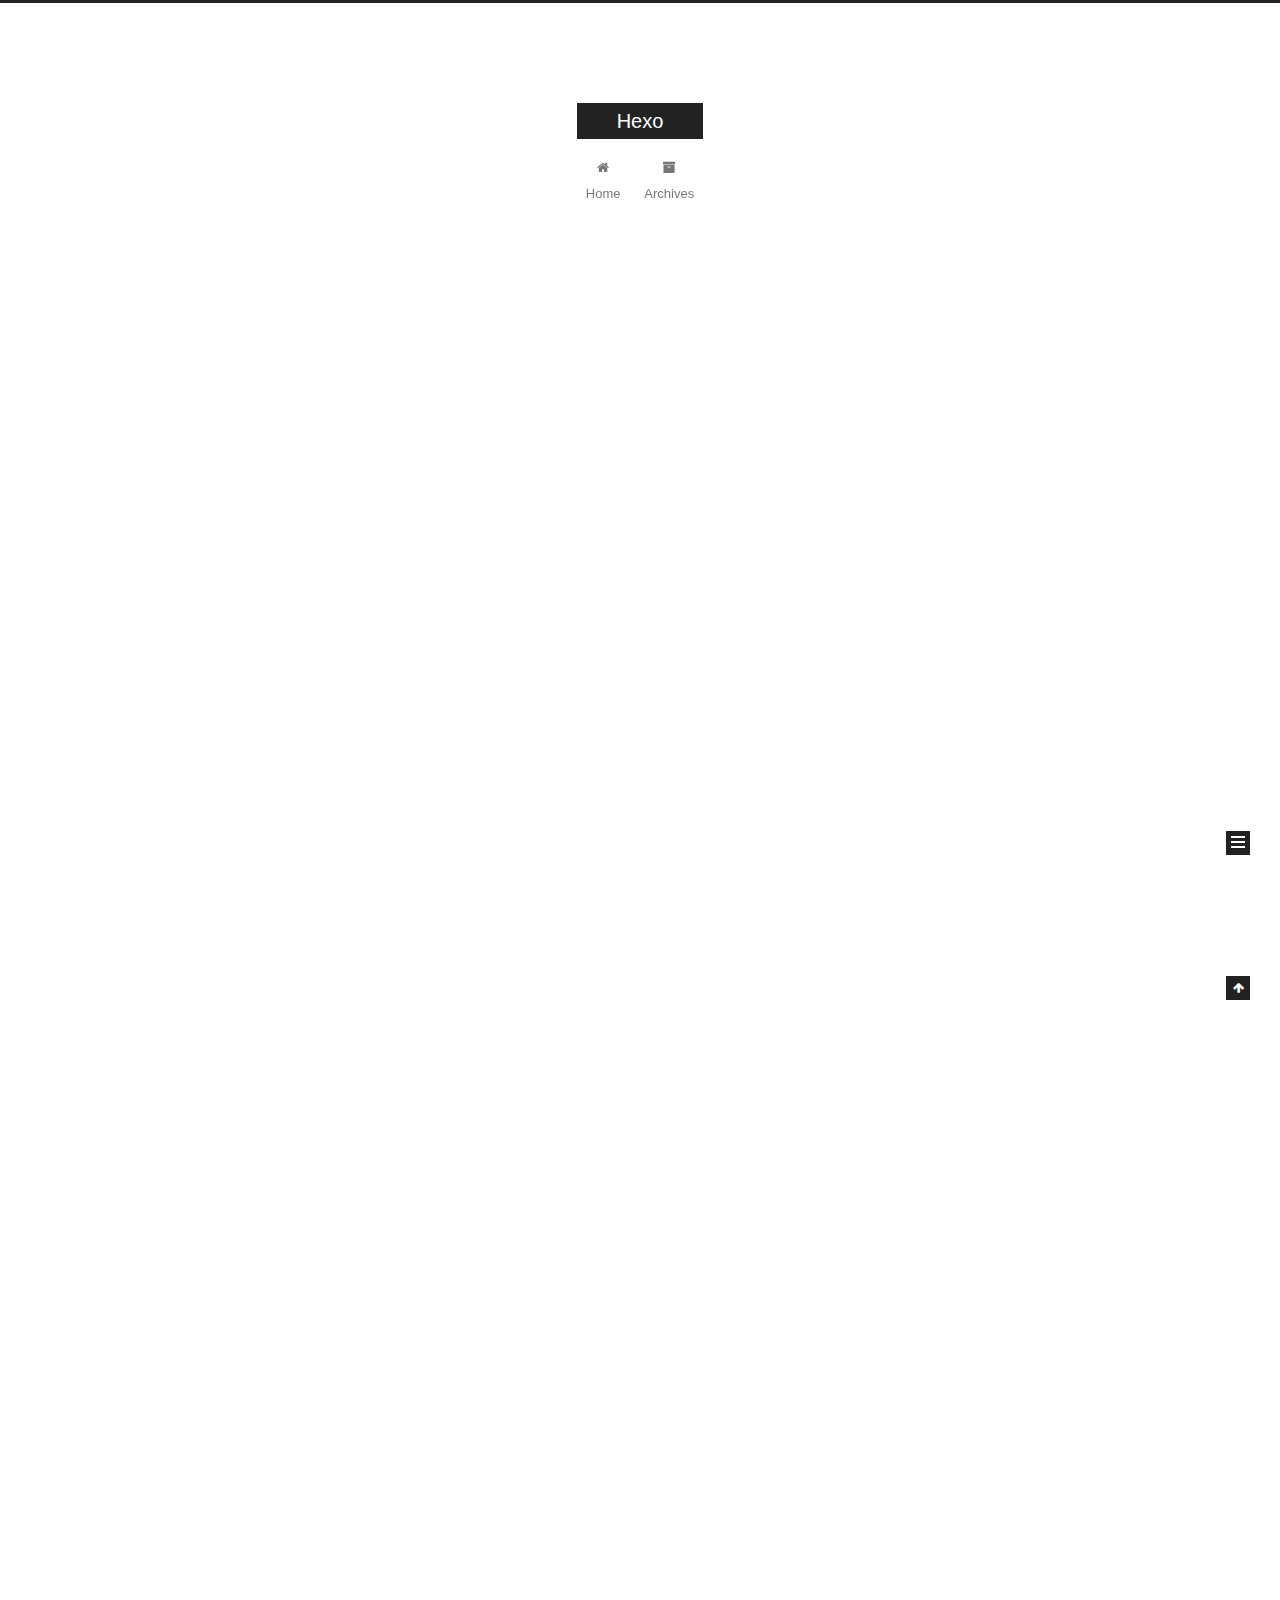
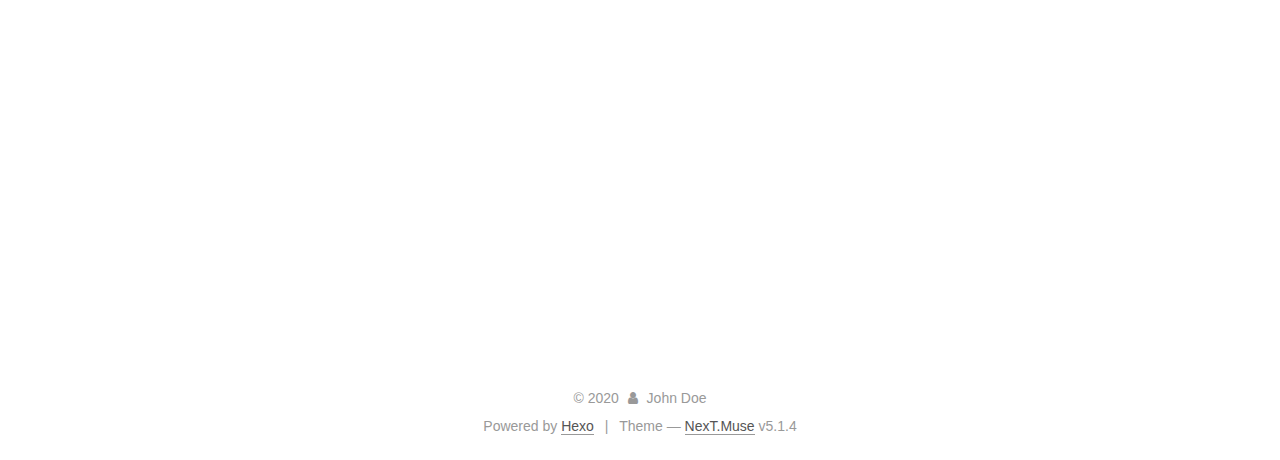
==== commit c1250206: "Site updated: 2020-03-07 21:04:49" ====
--- a/index.html
+++ b/index.html
@@ -1,178 +1,306 @@
 <!DOCTYPE html>
-<html>
+
+
+
+  
+
+
+<html class="theme-next muse use-motion" lang="en">
 <head>
-  <meta charset="utf-8">
-  
-  <meta name="renderer" content="webkit">
-  <meta http-equiv="X-UA-Compatible" content="IE=edge" >
-  <link rel="dns-prefetch" href="http://yoursite.com">
-  <title>Hexo</title>
-  <meta name="viewport" content="width=device-width, initial-scale=1, maximum-scale=1">
-  <meta property="og:type" content="website">
+  <meta charset="UTF-8"/>
+<meta http-equiv="X-UA-Compatible" content="IE=edge" />
+<meta name="viewport" content="width=device-width, initial-scale=1, maximum-scale=1"/>
+<meta name="theme-color" content="#222">
+
+
+
+
+
+
+
+
+
+<meta http-equiv="Cache-Control" content="no-transform" />
+<meta http-equiv="Cache-Control" content="no-siteapp" />
+
+
+
+
+
+
+
+
+
+
+
+
+
+
+
+
+  
+  
+  <link href="/lib/fancybox/source/jquery.fancybox.css?v=2.1.5" rel="stylesheet" type="text/css" />
+
+
+
+
+
+
+
+<link href="/lib/font-awesome/css/font-awesome.min.css?v=4.6.2" rel="stylesheet" type="text/css" />
+
+<link href="/css/main.css?v=5.1.4" rel="stylesheet" type="text/css" />
+
+
+  <link rel="apple-touch-icon" sizes="180x180" href="/images/apple-touch-icon-next.png?v=5.1.4">
+
+
+  <link rel="icon" type="image/png" sizes="32x32" href="/images/favicon-32x32-next.png?v=5.1.4">
+
+
+  <link rel="icon" type="image/png" sizes="16x16" href="/images/favicon-16x16-next.png?v=5.1.4">
+
+
+  <link rel="mask-icon" href="/images/logo.svg?v=5.1.4" color="#222">
+
+
+
+
+
+  <meta name="keywords" content="Hexo, NexT" />
+
+
+
+
+
+
+
+
+
+
+<meta property="og:type" content="website">
 <meta property="og:title" content="Hexo">
 <meta property="og:url" content="http://yoursite.com/index.html">
 <meta property="og:site_name" content="Hexo">
 <meta property="og:locale" content="en_US">
 <meta property="article:author" content="John Doe">
 <meta name="twitter:card" content="summary">
-  
-    <link rel="alternative" href="/atom.xml" title="Hexo" type="application/atom+xml">
-  
-  
-    <link rel="icon" href="/favicon.png">
-  
-  <link rel="stylesheet" type="text/css" href="/./main.0cf68a.css">
-  <style type="text/css">
-  
-    #container.show {
-      background: linear-gradient(200deg,#a0cfe4,#e8c37e);
+
+
+
+<script type="text/javascript" id="hexo.configurations">
+  var NexT = window.NexT || {};
+  var CONFIG = {
+    root: '/',
+    scheme: 'Muse',
+    version: '5.1.4',
+    sidebar: {"position":"left","display":"post","offset":12,"b2t":false,"scrollpercent":false,"onmobile":false},
+    fancybox: true,
+    tabs: true,
+    motion: {"enable":true,"async":false,"transition":{"post_block":"fadeIn","post_header":"slideDownIn","post_body":"slideDownIn","coll_header":"slideLeftIn","sidebar":"slideUpIn"}},
+    duoshuo: {
+      userId: '0',
+      author: 'Author'
+    },
+    algolia: {
+      applicationID: '',
+      apiKey: '',
+      indexName: '',
+      hits: {"per_page":10},
+      labels: {"input_placeholder":"Search for Posts","hits_empty":"We didn't find any results for the search: ${query}","hits_stats":"${hits} results found in ${time} ms"}
     }
-  </style>
-  
-
-  
+  };
+</script>
+
+
+
+  <link rel="canonical" href="http://yoursite.com/"/>
+
+
+
+
+
+  <title>Hexo</title>
+  
+
+
+
+
+
+
+
 
 <meta name="generator" content="Hexo 4.2.0"></head>
 
-<body>
-  <div id="container" q-class="show:isCtnShow">
-    <canvas id="anm-canvas" class="anm-canvas"></canvas>
-    <div class="left-col" q-class="show:isShow">
-      
-<div class="overlay" style="background: #4d4d4d"></div>
-<div class="intrude-less">
-	<header id="header" class="inner">
-		<a href="/" class="profilepic">
-			<img src="" class="js-avatar">
-		</a>
-		<hgroup>
-		  <h1 class="header-author"><a href="/">John Doe</a></h1>
-		</hgroup>
-		
-
-		<nav class="header-menu">
-			<ul>
-			
-				<li><a href="/">主页</a></li>
-	        
-				<li><a href="/tags/%E9%9A%8F%E7%AC%94/">随笔</a></li>
-	        
-			</ul>
-		</nav>
-		<nav class="header-smart-menu">
-    		
-    			
-    			<a q-on="click: openSlider(e, 'innerArchive')" href="javascript:void(0)">所有文章</a>
-    			
-            
-    			
-    			<a q-on="click: openSlider(e, 'friends')" href="javascript:void(0)">友链</a>
-    			
-            
-    			
-    			<a q-on="click: openSlider(e, 'aboutme')" href="javascript:void(0)">关于我</a>
-    			
-            
-		</nav>
-		<nav class="header-nav">
-			<div class="social">
-				
-					<a class="github" target="_blank" href="#" title="github"><i class="icon-github"></i></a>
-		        
-					<a class="weibo" target="_blank" href="#" title="weibo"><i class="icon-weibo"></i></a>
-		        
-					<a class="rss" target="_blank" href="#" title="rss"><i class="icon-rss"></i></a>
-		        
-					<a class="zhihu" target="_blank" href="#" title="zhihu"><i class="icon-zhihu"></i></a>
-		        
-			</div>
-		</nav>
-	</header>		
+<body itemscope itemtype="http://schema.org/WebPage" lang="en">
+
+  
+  
+    
+  
+
+  <div class="container sidebar-position-left 
+  page-home">
+    <div class="headband"></div>
+
+    <header id="header" class="header" itemscope itemtype="http://schema.org/WPHeader">
+      <div class="header-inner"><div class="site-brand-wrapper">
+  <div class="site-meta ">
+    
+
+    <div class="custom-logo-site-title">
+      <a href="/"  class="brand" rel="start">
+        <span class="logo-line-before"><i></i></span>
+        <span class="site-title">Hexo</span>
+        <span class="logo-line-after"><i></i></span>
+      </a>
+    </div>
+      
+        <p class="site-subtitle"></p>
+      
+  </div>
+
+  <div class="site-nav-toggle">
+    <button>
+      <span class="btn-bar"></span>
+      <span class="btn-bar"></span>
+      <span class="btn-bar"></span>
+    </button>
+  </div>
 </div>
 
-    </div>
-    <div class="mid-col" q-class="show:isShow,hide:isShow|isFalse">
-      
-<nav id="mobile-nav">
-  	<div class="overlay js-overlay" style="background: #4d4d4d"></div>
-	<div class="btnctn js-mobile-btnctn">
-  		<div class="slider-trigger list" q-on="click: openSlider(e)"><i class="icon icon-sort"></i></div>
-	</div>
-	<div class="intrude-less">
-		<header id="header" class="inner">
-			<div class="profilepic">
-				<img src="" class="js-avatar">
-			</div>
-			<hgroup>
-			  <h1 class="header-author js-header-author">John Doe</h1>
-			</hgroup>
-			
-			
-			
-				
-			
-				
-			
-			
-			
-			<nav class="header-nav">
-				<div class="social">
-					
-						<a class="github" target="_blank" href="#" title="github"><i class="icon-github"></i></a>
-			        
-						<a class="weibo" target="_blank" href="#" title="weibo"><i class="icon-weibo"></i></a>
-			        
-						<a class="rss" target="_blank" href="#" title="rss"><i class="icon-rss"></i></a>
-			        
-						<a class="zhihu" target="_blank" href="#" title="zhihu"><i class="icon-zhihu"></i></a>
-			        
-				</div>
-			</nav>
-
-			<nav class="header-menu js-header-menu">
-				<ul style="width: 50%">
-				
-				
-					<li style="width: 50%"><a href="/">主页</a></li>
-		        
-					<li style="width: 50%"><a href="/tags/%E9%9A%8F%E7%AC%94/">随笔</a></li>
-		        
-				</ul>
-			</nav>
-		</header>				
-	</div>
-	<div class="mobile-mask" style="display:none" q-show="isShow"></div>
+<nav class="site-nav">
+  
+
+  
+    <ul id="menu" class="menu">
+      
+        
+        <li class="menu-item menu-item-home">
+          <a href="/%20" rel="section">
+            
+              <i class="menu-item-icon fa fa-fw fa-home"></i> <br />
+            
+            Home
+          </a>
+        </li>
+      
+        
+        <li class="menu-item menu-item-archives">
+          <a href="/archives/%20" rel="section">
+            
+              <i class="menu-item-icon fa fa-fw fa-archive"></i> <br />
+            
+            Archives
+          </a>
+        </li>
+      
+
+      
+    </ul>
+  
+
+  
 </nav>
 
-      <div id="wrapper" class="body-wrap">
-        <div class="menu-l">
-          <div class="canvas-wrap">
-            <canvas data-colors="#eaeaea" data-sectionHeight="100" data-contentId="js-content" id="myCanvas1" class="anm-canvas"></canvas>
-          </div>
-          <div id="js-content" class="content-ll">
-            
-  
-    <article id="post-我的第一篇博客" class="article article-type-post  article-index" itemscope itemprop="blogPost">
-  <div class="article-inner">
-    
-      <header class="article-header">
-        
-  
-    <h1 itemprop="name">
-      <a class="article-title" href="/2020/03/06/%E6%88%91%E7%9A%84%E7%AC%AC%E4%B8%80%E7%AF%87%E5%8D%9A%E5%AE%A2/">我的第一篇博客</a>
-    </h1>
-  
-
-        
-        <a href="/2020/03/06/%E6%88%91%E7%9A%84%E7%AC%AC%E4%B8%80%E7%AF%87%E5%8D%9A%E5%AE%A2/" class="archive-article-date">
-  	<time datetime="2020-03-06T07:44:34.000Z" itemprop="datePublished"><i class="icon-calendar icon"></i>2020-03-06</time>
-</a>
-        
+
+
+ </div>
+    </header>
+
+    <main id="main" class="main">
+      <div class="main-inner">
+        <div class="content-wrap">
+          <div id="content" class="content">
+            
+  <section id="posts" class="posts-expand">
+    
+      
+
+  
+
+  
+  
+  
+
+  <article class="post post-type-normal" itemscope itemtype="http://schema.org/Article">
+  
+  
+  
+  <div class="post-block">
+    <link itemprop="mainEntityOfPage" href="http://yoursite.com/2020/03/06/%E6%88%91%E7%9A%84%E7%AC%AC%E4%B8%80%E7%AF%87%E5%8D%9A%E5%AE%A2/">
+
+    <span hidden itemprop="author" itemscope itemtype="http://schema.org/Person">
+      <meta itemprop="name" content="John Doe">
+      <meta itemprop="description" content="">
+      <meta itemprop="image" content="/images/avatar.gif">
+    </span>
+
+    <span hidden itemprop="publisher" itemscope itemtype="http://schema.org/Organization">
+      <meta itemprop="name" content="Hexo">
+    </span>
+
+    
+      <header class="post-header">
+
+        
+        
+          <h1 class="post-title" itemprop="name headline">
+                
+                <a class="post-title-link" href="/2020/03/06/%E6%88%91%E7%9A%84%E7%AC%AC%E4%B8%80%E7%AF%87%E5%8D%9A%E5%AE%A2/" itemprop="url">我的第一篇博客</a></h1>
+        
+
+        <div class="post-meta">
+          <span class="post-time">
+            
+              <span class="post-meta-item-icon">
+                <i class="fa fa-calendar-o"></i>
+              </span>
+              
+                <span class="post-meta-item-text">Posted on</span>
+              
+              <time title="Post created" itemprop="dateCreated datePublished" datetime="2020-03-06T15:44:34+08:00">
+                2020-03-06
+              </time>
+            
+
+            
+
+            
+          </span>
+
+          
+
+          
+            
+          
+
+          
+          
+
+          
+
+          
+
+          
+
+        </div>
       </header>
     
-    <div class="article-entry" itemprop="articleBody">
-      
-        <p>##第一章</p>
+
+    
+    
+    
+    <div class="post-body" itemprop="articleBody">
+
+      
+      
+
+      
+        
+          
+            <p>##第一章</p>
 <p>内容</p>
 <hr>
 <p>##第二章</p>
@@ -181,368 +309,439 @@
 <p>##参考文献</p>
 <p><a href="http://www.JiangXiaWei.cn" target="_blank" rel="noopener">www.JiangXiaWei.cn</a></p>
 
-      
-
+          
+        
       
     </div>
-    <div class="article-info article-info-index">
-      
-      
-      
-
-      
-        <p class="article-more-link">
-          <a class="article-more-a" href="/2020/03/06/%E6%88%91%E7%9A%84%E7%AC%AC%E4%B8%80%E7%AF%87%E5%8D%9A%E5%AE%A2/">展开全文 >></a>
-        </p>
-      
-
-      
-      <div class="clearfix"></div>
+    
+    
+    
+
+    
+
+    
+
+    
+
+    <footer class="post-footer">
+      
+
+      
+
+      
+
+      
+      
+        <div class="post-eof"></div>
+      
+    </footer>
+  </div>
+  
+  
+  
+  </article>
+
+
+    
+      
+
+  
+
+  
+  
+  
+
+  <article class="post post-type-normal" itemscope itemtype="http://schema.org/Article">
+  
+  
+  
+  <div class="post-block">
+    <link itemprop="mainEntityOfPage" href="http://yoursite.com/2020/03/06/hello-world/">
+
+    <span hidden itemprop="author" itemscope itemtype="http://schema.org/Person">
+      <meta itemprop="name" content="John Doe">
+      <meta itemprop="description" content="">
+      <meta itemprop="image" content="/images/avatar.gif">
+    </span>
+
+    <span hidden itemprop="publisher" itemscope itemtype="http://schema.org/Organization">
+      <meta itemprop="name" content="Hexo">
+    </span>
+
+    
+      <header class="post-header">
+
+        
+        
+          <h1 class="post-title" itemprop="name headline">
+                
+                <a class="post-title-link" href="/2020/03/06/hello-world/" itemprop="url">Hello World</a></h1>
+        
+
+        <div class="post-meta">
+          <span class="post-time">
+            
+              <span class="post-meta-item-icon">
+                <i class="fa fa-calendar-o"></i>
+              </span>
+              
+                <span class="post-meta-item-text">Posted on</span>
+              
+              <time title="Post created" itemprop="dateCreated datePublished" datetime="2020-03-06T12:28:27+08:00">
+                2020-03-06
+              </time>
+            
+
+            
+
+            
+          </span>
+
+          
+
+          
+            
+          
+
+          
+          
+
+          
+
+          
+
+          
+
+        </div>
+      </header>
+    
+
+    
+    
+    
+    <div class="post-body" itemprop="articleBody">
+
+      
+      
+
+      
+        
+          
+            <p>Welcome to <a href="https://hexo.io/" target="_blank" rel="noopener">Hexo</a>! This is your very first post. Check <a href="https://hexo.io/docs/" target="_blank" rel="noopener">documentation</a> for more info. If you get any problems when using Hexo, you can find the answer in <a href="https://hexo.io/docs/troubleshooting.html" target="_blank" rel="noopener">troubleshooting</a> or you can ask me on <a href="https://github.com/hexojs/hexo/issues" target="_blank" rel="noopener">GitHub</a>.</p>
+<h2 id="Quick-Start"><a href="#Quick-Start" class="headerlink" title="Quick Start"></a>Quick Start</h2><h3 id="Create-a-new-post"><a href="#Create-a-new-post" class="headerlink" title="Create a new post"></a>Create a new post</h3><figure class="highlight bash"><table><tr><td class="gutter"><pre><span class="line">1</span><br></pre></td><td class="code"><pre><span class="line">$ hexo new <span class="string">"My New Post"</span></span><br></pre></td></tr></table></figure>
+
+<p>More info: <a href="https://hexo.io/docs/writing.html" target="_blank" rel="noopener">Writing</a></p>
+<h3 id="Run-server"><a href="#Run-server" class="headerlink" title="Run server"></a>Run server</h3><figure class="highlight bash"><table><tr><td class="gutter"><pre><span class="line">1</span><br></pre></td><td class="code"><pre><span class="line">$ hexo server</span><br></pre></td></tr></table></figure>
+
+<p>More info: <a href="https://hexo.io/docs/server.html" target="_blank" rel="noopener">Server</a></p>
+<h3 id="Generate-static-files"><a href="#Generate-static-files" class="headerlink" title="Generate static files"></a>Generate static files</h3><figure class="highlight bash"><table><tr><td class="gutter"><pre><span class="line">1</span><br></pre></td><td class="code"><pre><span class="line">$ hexo generate</span><br></pre></td></tr></table></figure>
+
+<p>More info: <a href="https://hexo.io/docs/generating.html" target="_blank" rel="noopener">Generating</a></p>
+<h3 id="Deploy-to-remote-sites"><a href="#Deploy-to-remote-sites" class="headerlink" title="Deploy to remote sites"></a>Deploy to remote sites</h3><figure class="highlight bash"><table><tr><td class="gutter"><pre><span class="line">1</span><br></pre></td><td class="code"><pre><span class="line">$ hexo deploy</span><br></pre></td></tr></table></figure>
+
+<p>More info: <a href="https://hexo.io/docs/one-command-deployment.html" target="_blank" rel="noopener">Deployment</a></p>
+
+          
+        
+      
+    </div>
+    
+    
+    
+
+    
+
+    
+
+    
+
+    <footer class="post-footer">
+      
+
+      
+
+      
+
+      
+      
+        <div class="post-eof"></div>
+      
+    </footer>
+  </div>
+  
+  
+  
+  </article>
+
+
+    
+  </section>
+
+  
+
+
+          </div>
+          
+
+
+          
+
+        </div>
+        
+          
+  
+  <div class="sidebar-toggle">
+    <div class="sidebar-toggle-line-wrap">
+      <span class="sidebar-toggle-line sidebar-toggle-line-first"></span>
+      <span class="sidebar-toggle-line sidebar-toggle-line-middle"></span>
+      <span class="sidebar-toggle-line sidebar-toggle-line-last"></span>
     </div>
   </div>
-</article>
-
-<aside class="wrap-side-operation">
-    <div class="mod-side-operation">
-        
-        <div class="jump-container" id="js-jump-container" style="display:none;">
-            <a href="javascript:void(0)" class="mod-side-operation__jump-to-top">
-                <i class="icon-font icon-back"></i>
-            </a>
-            <div id="js-jump-plan-container" class="jump-plan-container" style="top: -11px;">
-                <i class="icon-font icon-plane jump-plane"></i>
-            </div>
+
+  <aside id="sidebar" class="sidebar">
+    
+    <div class="sidebar-inner">
+
+      
+
+      
+
+      <section class="site-overview-wrap sidebar-panel sidebar-panel-active">
+        <div class="site-overview">
+          <div class="site-author motion-element" itemprop="author" itemscope itemtype="http://schema.org/Person">
+            
+              <p class="site-author-name" itemprop="name">John Doe</p>
+              <p class="site-description motion-element" itemprop="description"></p>
+          </div>
+
+          <nav class="site-state motion-element">
+
+            
+              <div class="site-state-item site-state-posts">
+              
+                <a href="/archives/%20%7C%7C%20archive">
+              
+                  <span class="site-state-item-count">2</span>
+                  <span class="site-state-item-name">posts</span>
+                </a>
+              </div>
+            
+
+            
+
+            
+
+          </nav>
+
+          
+
+          
+
+          
+          
+
+          
+          
+
+          
+
         </div>
-        
-        
+      </section>
+
+      
+
+      
+
     </div>
-</aside>
-
-
-
-
-  
-    <article id="post-hello-world" class="article article-type-post  article-index" itemscope itemprop="blogPost">
-  <div class="article-inner">
-    
-      <header class="article-header">
-        
-  
-    <h1 itemprop="name">
-      <a class="article-title" href="/2020/03/06/hello-world/">Hello World</a>
-    </h1>
-  
-
-        
-        <a href="/2020/03/06/hello-world/" class="archive-article-date">
-  	<time datetime="2020-03-06T04:28:27.670Z" itemprop="datePublished"><i class="icon-calendar icon"></i>2020-03-06</time>
-</a>
-        
-      </header>
-    
-    <div class="article-entry" itemprop="articleBody">
-      
-        <p>Welcome to <a href="https://hexo.io/" target="_blank" rel="noopener">Hexo</a>! This is your very first post. Check <a href="https://hexo.io/docs/" target="_blank" rel="noopener">documentation</a> for more info. If you get any problems when using Hexo, you can find the answer in <a href="https://hexo.io/docs/troubleshooting.html" target="_blank" rel="noopener">troubleshooting</a> or you can ask me on <a href="https://github.com/hexojs/hexo/issues" target="_blank" rel="noopener">GitHub</a>.</p>
-<h2 id="Quick-Start"><a href="#Quick-Start" class="headerlink" title="Quick Start"></a>Quick Start</h2><h3 id="Create-a-new-post"><a href="#Create-a-new-post" class="headerlink" title="Create a new post"></a>Create a new post</h3><figure class="highlight bash"><table><tr><td class="gutter"><pre><span class="line">1</span><br></pre></td><td class="code"><pre><span class="line">$ hexo new <span class="string">"My New Post"</span></span><br></pre></td></tr></table></figure>
-
-<p>More info: <a href="https://hexo.io/docs/writing.html" target="_blank" rel="noopener">Writing</a></p>
-<h3 id="Run-server"><a href="#Run-server" class="headerlink" title="Run server"></a>Run server</h3><figure class="highlight bash"><table><tr><td class="gutter"><pre><span class="line">1</span><br></pre></td><td class="code"><pre><span class="line">$ hexo server</span><br></pre></td></tr></table></figure>
-
-<p>More info: <a href="https://hexo.io/docs/server.html" target="_blank" rel="noopener">Server</a></p>
-<h3 id="Generate-static-files"><a href="#Generate-static-files" class="headerlink" title="Generate static files"></a>Generate static files</h3><figure class="highlight bash"><table><tr><td class="gutter"><pre><span class="line">1</span><br></pre></td><td class="code"><pre><span class="line">$ hexo generate</span><br></pre></td></tr></table></figure>
-
-<p>More info: <a href="https://hexo.io/docs/generating.html" target="_blank" rel="noopener">Generating</a></p>
-<h3 id="Deploy-to-remote-sites"><a href="#Deploy-to-remote-sites" class="headerlink" title="Deploy to remote sites"></a>Deploy to remote sites</h3><figure class="highlight bash"><table><tr><td class="gutter"><pre><span class="line">1</span><br></pre></td><td class="code"><pre><span class="line">$ hexo deploy</span><br></pre></td></tr></table></figure>
-
-<p>More info: <a href="https://hexo.io/docs/one-command-deployment.html" target="_blank" rel="noopener">Deployment</a></p>
-
-      
-
-      
-    </div>
-    <div class="article-info article-info-index">
-      
-      
-      
-
-      
-        <p class="article-more-link">
-          <a class="article-more-a" href="/2020/03/06/hello-world/">展开全文 >></a>
-        </p>
-      
-
-      
-      <div class="clearfix"></div>
-    </div>
+  </aside>
+
+
+        
+      </div>
+    </main>
+
+    <footer id="footer" class="footer">
+      <div class="footer-inner">
+        <div class="copyright">&copy; <span itemprop="copyrightYear">2020</span>
+  <span class="with-love">
+    <i class="fa fa-user"></i>
+  </span>
+  <span class="author" itemprop="copyrightHolder">John Doe</span>
+
+  
+</div>
+
+
+  <div class="powered-by">Powered by <a class="theme-link" target="_blank" href="https://hexo.io">Hexo</a></div>
+
+
+
+  <span class="post-meta-divider">|</span>
+
+
+
+  <div class="theme-info">Theme &mdash; <a class="theme-link" target="_blank" href="https://github.com/iissnan/hexo-theme-next">NexT.Muse</a> v5.1.4</div>
+
+
+
+
+        
+
+
+
+
+
+
+
+        
+      </div>
+    </footer>
+
+    
+      <div class="back-to-top">
+        <i class="fa fa-arrow-up"></i>
+        
+      </div>
+    
+
+    
+
   </div>
-</article>
-
-<aside class="wrap-side-operation">
-    <div class="mod-side-operation">
-        
-        <div class="jump-container" id="js-jump-container" style="display:none;">
-            <a href="javascript:void(0)" class="mod-side-operation__jump-to-top">
-                <i class="icon-font icon-back"></i>
-            </a>
-            <div id="js-jump-plan-container" class="jump-plan-container" style="top: -11px;">
-                <i class="icon-font icon-plane jump-plane"></i>
-            </div>
-        </div>
-        
-        
-    </div>
-</aside>
-
-
-
-
-  
-  
-
-
-          </div>
-        </div>
-      </div>
-      <footer id="footer">
-  <div class="outer">
-    <div id="footer-info">
-    	<div class="footer-left">
-    		&copy; 2020 John Doe
-    	</div>
-      	<div class="footer-right">
-      		<a href="http://hexo.io/" target="_blank">Hexo</a>  Theme <a href="https://github.com/litten/hexo-theme-yilia" target="_blank">Yilia</a> by Litten
-      	</div>
-    </div>
-  </div>
-</footer>
-    </div>
-    <script>
-	var yiliaConfig = {
-		mathjax: false,
-		isHome: true,
-		isPost: false,
-		isArchive: false,
-		isTag: false,
-		isCategory: false,
-		open_in_new: false,
-		toc_hide_index: true,
-		root: "/",
-		innerArchive: true,
-		showTags: false
-	}
+
+  
+
+<script type="text/javascript">
+  if (Object.prototype.toString.call(window.Promise) !== '[object Function]') {
+    window.Promise = null;
+  }
 </script>
 
-<script>!function(t){function n(e){if(r[e])return r[e].exports;var i=r[e]={exports:{},id:e,loaded:!1};return t[e].call(i.exports,i,i.exports,n),i.loaded=!0,i.exports}var r={};n.m=t,n.c=r,n.p="./",n(0)}([function(t,n,r){r(195),t.exports=r(191)},function(t,n,r){var e=r(3),i=r(52),o=r(27),u=r(28),c=r(53),f="prototype",a=function(t,n,r){var s,l,h,v,p=t&a.F,d=t&a.G,y=t&a.S,g=t&a.P,b=t&a.B,m=d?e:y?e[n]||(e[n]={}):(e[n]||{})[f],x=d?i:i[n]||(i[n]={}),w=x[f]||(x[f]={});d&&(r=n);for(s in r)l=!p&&m&&void 0!==m[s],h=(l?m:r)[s],v=b&&l?c(h,e):g&&"function"==typeof h?c(Function.call,h):h,m&&u(m,s,h,t&a.U),x[s]!=h&&o(x,s,v),g&&w[s]!=h&&(w[s]=h)};e.core=i,a.F=1,a.G=2,a.S=4,a.P=8,a.B=16,a.W=32,a.U=64,a.R=128,t.exports=a},function(t,n,r){var e=r(6);t.exports=function(t){if(!e(t))throw TypeError(t+" is not an object!");return t}},function(t,n){var r=t.exports="undefined"!=typeof window&&window.Math==Math?window:"undefined"!=typeof self&&self.Math==Math?self:Function("return this")();"number"==typeof __g&&(__g=r)},function(t,n){t.exports=function(t){try{return!!t()}catch(t){return!0}}},function(t,n){var r=t.exports="undefined"!=typeof window&&window.Math==Math?window:"undefined"!=typeof self&&self.Math==Math?self:Function("return this")();"number"==typeof __g&&(__g=r)},function(t,n){t.exports=function(t){return"object"==typeof t?null!==t:"function"==typeof t}},function(t,n,r){var e=r(126)("wks"),i=r(76),o=r(3).Symbol,u="function"==typeof o;(t.exports=function(t){return e[t]||(e[t]=u&&o[t]||(u?o:i)("Symbol."+t))}).store=e},function(t,n){var r={}.hasOwnProperty;t.exports=function(t,n){return r.call(t,n)}},function(t,n,r){var e=r(94),i=r(33);t.exports=function(t){return e(i(t))}},function(t,n,r){t.exports=!r(4)(function(){return 7!=Object.defineProperty({},"a",{get:function(){return 7}}).a})},function(t,n,r){var e=r(2),i=r(167),o=r(50),u=Object.defineProperty;n.f=r(10)?Object.defineProperty:function(t,n,r){if(e(t),n=o(n,!0),e(r),i)try{return u(t,n,r)}catch(t){}if("get"in r||"set"in r)throw TypeError("Accessors not supported!");return"value"in r&&(t[n]=r.value),t}},function(t,n,r){t.exports=!r(18)(function(){return 7!=Object.defineProperty({},"a",{get:function(){return 7}}).a})},function(t,n,r){var e=r(14),i=r(22);t.exports=r(12)?function(t,n,r){return e.f(t,n,i(1,r))}:function(t,n,r){return t[n]=r,t}},function(t,n,r){var e=r(20),i=r(58),o=r(42),u=Object.defineProperty;n.f=r(12)?Object.defineProperty:function(t,n,r){if(e(t),n=o(n,!0),e(r),i)try{return u(t,n,r)}catch(t){}if("get"in r||"set"in r)throw TypeError("Accessors not supported!");return"value"in r&&(t[n]=r.value),t}},function(t,n,r){var e=r(40)("wks"),i=r(23),o=r(5).Symbol,u="function"==typeof o;(t.exports=function(t){return e[t]||(e[t]=u&&o[t]||(u?o:i)("Symbol."+t))}).store=e},function(t,n,r){var e=r(67),i=Math.min;t.exports=function(t){return t>0?i(e(t),9007199254740991):0}},function(t,n,r){var e=r(46);t.exports=function(t){return Object(e(t))}},function(t,n){t.exports=function(t){try{return!!t()}catch(t){return!0}}},function(t,n,r){var e=r(63),i=r(34);t.exports=Object.keys||function(t){return e(t,i)}},function(t,n,r){var e=r(21);t.exports=function(t){if(!e(t))throw TypeError(t+" is not an object!");return t}},function(t,n){t.exports=function(t){return"object"==typeof t?null!==t:"function"==typeof t}},function(t,n){t.exports=function(t,n){return{enumerable:!(1&t),configurable:!(2&t),writable:!(4&t),value:n}}},function(t,n){var r=0,e=Math.random();t.exports=function(t){return"Symbol(".concat(void 0===t?"":t,")_",(++r+e).toString(36))}},function(t,n){var r={}.hasOwnProperty;t.exports=function(t,n){return r.call(t,n)}},function(t,n){var r=t.exports={version:"2.4.0"};"number"==typeof __e&&(__e=r)},function(t,n){t.exports=function(t){if("function"!=typeof t)throw TypeError(t+" is not a function!");return t}},function(t,n,r){var e=r(11),i=r(66);t.exports=r(10)?function(t,n,r){return e.f(t,n,i(1,r))}:function(t,n,r){return t[n]=r,t}},function(t,n,r){var e=r(3),i=r(27),o=r(24),u=r(76)("src"),c="toString",f=Function[c],a=(""+f).split(c);r(52).inspectSource=function(t){return f.call(t)},(t.exports=function(t,n,r,c){var f="function"==typeof r;f&&(o(r,"name")||i(r,"name",n)),t[n]!==r&&(f&&(o(r,u)||i(r,u,t[n]?""+t[n]:a.join(String(n)))),t===e?t[n]=r:c?t[n]?t[n]=r:i(t,n,r):(delete t[n],i(t,n,r)))})(Function.prototype,c,function(){return"function"==typeof this&&this[u]||f.call(this)})},function(t,n,r){var e=r(1),i=r(4),o=r(46),u=function(t,n,r,e){var i=String(o(t)),u="<"+n;return""!==r&&(u+=" "+r+'="'+String(e).replace(/"/g,"&quot;")+'"'),u+">"+i+"</"+n+">"};t.exports=function(t,n){var r={};r[t]=n(u),e(e.P+e.F*i(function(){var n=""[t]('"');return n!==n.toLowerCase()||n.split('"').length>3}),"String",r)}},function(t,n,r){var e=r(115),i=r(46);t.exports=function(t){return e(i(t))}},function(t,n,r){var e=r(116),i=r(66),o=r(30),u=r(50),c=r(24),f=r(167),a=Object.getOwnPropertyDescriptor;n.f=r(10)?a:function(t,n){if(t=o(t),n=u(n,!0),f)try{return a(t,n)}catch(t){}if(c(t,n))return i(!e.f.call(t,n),t[n])}},function(t,n,r){var e=r(24),i=r(17),o=r(145)("IE_PROTO"),u=Object.prototype;t.exports=Object.getPrototypeOf||function(t){return t=i(t),e(t,o)?t[o]:"function"==typeof t.constructor&&t instanceof t.constructor?t.constructor.prototype:t instanceof Object?u:null}},function(t,n){t.exports=function(t){if(void 0==t)throw TypeError("Can't call method on  "+t);return t}},function(t,n){t.exports="constructor,hasOwnProperty,isPrototypeOf,propertyIsEnumerable,toLocaleString,toString,valueOf".split(",")},function(t,n){t.exports={}},function(t,n){t.exports=!0},function(t,n){n.f={}.propertyIsEnumerable},function(t,n,r){var e=r(14).f,i=r(8),o=r(15)("toStringTag");t.exports=function(t,n,r){t&&!i(t=r?t:t.prototype,o)&&e(t,o,{configurable:!0,value:n})}},function(t,n,r){var e=r(40)("keys"),i=r(23);t.exports=function(t){return e[t]||(e[t]=i(t))}},function(t,n,r){var e=r(5),i="__core-js_shared__",o=e[i]||(e[i]={});t.exports=function(t){return o[t]||(o[t]={})}},function(t,n){var r=Math.ceil,e=Math.floor;t.exports=function(t){return isNaN(t=+t)?0:(t>0?e:r)(t)}},function(t,n,r){var e=r(21);t.exports=function(t,n){if(!e(t))return t;var r,i;if(n&&"function"==typeof(r=t.toString)&&!e(i=r.call(t)))return i;if("function"==typeof(r=t.valueOf)&&!e(i=r.call(t)))return i;if(!n&&"function"==typeof(r=t.toString)&&!e(i=r.call(t)))return i;throw TypeError("Can't convert object to primitive value")}},function(t,n,r){var e=r(5),i=r(25),o=r(36),u=r(44),c=r(14).f;t.exports=function(t){var n=i.Symbol||(i.Symbol=o?{}:e.Symbol||{});"_"==t.charAt(0)||t in n||c(n,t,{value:u.f(t)})}},function(t,n,r){n.f=r(15)},function(t,n){var r={}.toString;t.exports=function(t){return r.call(t).slice(8,-1)}},function(t,n){t.exports=function(t){if(void 0==t)throw TypeError("Can't call method on  "+t);return t}},function(t,n,r){var e=r(4);t.exports=function(t,n){return!!t&&e(function(){n?t.call(null,function(){},1):t.call(null)})}},function(t,n,r){var e=r(53),i=r(115),o=r(17),u=r(16),c=r(203);t.exports=function(t,n){var r=1==t,f=2==t,a=3==t,s=4==t,l=6==t,h=5==t||l,v=n||c;return function(n,c,p){for(var d,y,g=o(n),b=i(g),m=e(c,p,3),x=u(b.length),w=0,S=r?v(n,x):f?v(n,0):void 0;x>w;w++)if((h||w in b)&&(d=b[w],y=m(d,w,g),t))if(r)S[w]=y;else if(y)switch(t){case 3:return!0;case 5:return d;case 6:return w;case 2:S.push(d)}else if(s)return!1;return l?-1:a||s?s:S}}},function(t,n,r){var e=r(1),i=r(52),o=r(4);t.exports=function(t,n){var r=(i.Object||{})[t]||Object[t],u={};u[t]=n(r),e(e.S+e.F*o(function(){r(1)}),"Object",u)}},function(t,n,r){var e=r(6);t.exports=function(t,n){if(!e(t))return t;var r,i;if(n&&"function"==typeof(r=t.toString)&&!e(i=r.call(t)))return i;if("function"==typeof(r=t.valueOf)&&!e(i=r.call(t)))return i;if(!n&&"function"==typeof(r=t.toString)&&!e(i=r.call(t)))return i;throw TypeError("Can't convert object to primitive value")}},function(t,n,r){var e=r(5),i=r(25),o=r(91),u=r(13),c="prototype",f=function(t,n,r){var a,s,l,h=t&f.F,v=t&f.G,p=t&f.S,d=t&f.P,y=t&f.B,g=t&f.W,b=v?i:i[n]||(i[n]={}),m=b[c],x=v?e:p?e[n]:(e[n]||{})[c];v&&(r=n);for(a in r)(s=!h&&x&&void 0!==x[a])&&a in b||(l=s?x[a]:r[a],b[a]=v&&"function"!=typeof x[a]?r[a]:y&&s?o(l,e):g&&x[a]==l?function(t){var n=function(n,r,e){if(this instanceof t){switch(arguments.length){case 0:return new t;case 1:return new t(n);case 2:return new t(n,r)}return new t(n,r,e)}return t.apply(this,arguments)};return n[c]=t[c],n}(l):d&&"function"==typeof l?o(Function.call,l):l,d&&((b.virtual||(b.virtual={}))[a]=l,t&f.R&&m&&!m[a]&&u(m,a,l)))};f.F=1,f.G=2,f.S=4,f.P=8,f.B=16,f.W=32,f.U=64,f.R=128,t.exports=f},function(t,n){var r=t.exports={version:"2.4.0"};"number"==typeof __e&&(__e=r)},function(t,n,r){var e=r(26);t.exports=function(t,n,r){if(e(t),void 0===n)return t;switch(r){case 1:return function(r){return t.call(n,r)};case 2:return function(r,e){return t.call(n,r,e)};case 3:return function(r,e,i){return t.call(n,r,e,i)}}return function(){return t.apply(n,arguments)}}},function(t,n,r){var e=r(183),i=r(1),o=r(126)("metadata"),u=o.store||(o.store=new(r(186))),c=function(t,n,r){var i=u.get(t);if(!i){if(!r)return;u.set(t,i=new e)}var o=i.get(n);if(!o){if(!r)return;i.set(n,o=new e)}return o},f=function(t,n,r){var e=c(n,r,!1);return void 0!==e&&e.has(t)},a=function(t,n,r){var e=c(n,r,!1);return void 0===e?void 0:e.get(t)},s=function(t,n,r,e){c(r,e,!0).set(t,n)},l=function(t,n){var r=c(t,n,!1),e=[];return r&&r.forEach(function(t,n){e.push(n)}),e},h=function(t){return void 0===t||"symbol"==typeof t?t:String(t)},v=function(t){i(i.S,"Reflect",t)};t.exports={store:u,map:c,has:f,get:a,set:s,keys:l,key:h,exp:v}},function(t,n,r){"use strict";if(r(10)){var e=r(69),i=r(3),o=r(4),u=r(1),c=r(127),f=r(152),a=r(53),s=r(68),l=r(66),h=r(27),v=r(73),p=r(67),d=r(16),y=r(75),g=r(50),b=r(24),m=r(180),x=r(114),w=r(6),S=r(17),_=r(137),O=r(70),E=r(32),P=r(71).f,j=r(154),F=r(76),M=r(7),A=r(48),N=r(117),T=r(146),I=r(155),k=r(80),L=r(123),R=r(74),C=r(130),D=r(160),U=r(11),W=r(31),G=U.f,B=W.f,V=i.RangeError,z=i.TypeError,q=i.Uint8Array,K="ArrayBuffer",J="Shared"+K,Y="BYTES_PER_ELEMENT",H="prototype",$=Array[H],X=f.ArrayBuffer,Q=f.DataView,Z=A(0),tt=A(2),nt=A(3),rt=A(4),et=A(5),it=A(6),ot=N(!0),ut=N(!1),ct=I.values,ft=I.keys,at=I.entries,st=$.lastIndexOf,lt=$.reduce,ht=$.reduceRight,vt=$.join,pt=$.sort,dt=$.slice,yt=$.toString,gt=$.toLocaleString,bt=M("iterator"),mt=M("toStringTag"),xt=F("typed_constructor"),wt=F("def_constructor"),St=c.CONSTR,_t=c.TYPED,Ot=c.VIEW,Et="Wrong length!",Pt=A(1,function(t,n){return Tt(T(t,t[wt]),n)}),jt=o(function(){return 1===new q(new Uint16Array([1]).buffer)[0]}),Ft=!!q&&!!q[H].set&&o(function(){new q(1).set({})}),Mt=function(t,n){if(void 0===t)throw z(Et);var r=+t,e=d(t);if(n&&!m(r,e))throw V(Et);return e},At=function(t,n){var r=p(t);if(r<0||r%n)throw V("Wrong offset!");return r},Nt=function(t){if(w(t)&&_t in t)return t;throw z(t+" is not a typed array!")},Tt=function(t,n){if(!(w(t)&&xt in t))throw z("It is not a typed array constructor!");return new t(n)},It=function(t,n){return kt(T(t,t[wt]),n)},kt=function(t,n){for(var r=0,e=n.length,i=Tt(t,e);e>r;)i[r]=n[r++];return i},Lt=function(t,n,r){G(t,n,{get:function(){return this._d[r]}})},Rt=function(t){var n,r,e,i,o,u,c=S(t),f=arguments.length,s=f>1?arguments[1]:void 0,l=void 0!==s,h=j(c);if(void 0!=h&&!_(h)){for(u=h.call(c),e=[],n=0;!(o=u.next()).done;n++)e.push(o.value);c=e}for(l&&f>2&&(s=a(s,arguments[2],2)),n=0,r=d(c.length),i=Tt(this,r);r>n;n++)i[n]=l?s(c[n],n):c[n];return i},Ct=function(){for(var t=0,n=arguments.length,r=Tt(this,n);n>t;)r[t]=arguments[t++];return r},Dt=!!q&&o(function(){gt.call(new q(1))}),Ut=function(){return gt.apply(Dt?dt.call(Nt(this)):Nt(this),arguments)},Wt={copyWithin:function(t,n){return D.call(Nt(this),t,n,arguments.length>2?arguments[2]:void 0)},every:function(t){return rt(Nt(this),t,arguments.length>1?arguments[1]:void 0)},fill:function(t){return C.apply(Nt(this),arguments)},filter:function(t){return It(this,tt(Nt(this),t,arguments.length>1?arguments[1]:void 0))},find:function(t){return et(Nt(this),t,arguments.length>1?arguments[1]:void 0)},findIndex:function(t){return it(Nt(this),t,arguments.length>1?arguments[1]:void 0)},forEach:function(t){Z(Nt(this),t,arguments.length>1?arguments[1]:void 0)},indexOf:function(t){return ut(Nt(this),t,arguments.length>1?arguments[1]:void 0)},includes:function(t){return ot(Nt(this),t,arguments.length>1?arguments[1]:void 0)},join:function(t){return vt.apply(Nt(this),arguments)},lastIndexOf:function(t){return st.apply(Nt(this),arguments)},map:function(t){return Pt(Nt(this),t,arguments.length>1?arguments[1]:void 0)},reduce:function(t){return lt.apply(Nt(this),arguments)},reduceRight:function(t){return ht.apply(Nt(this),arguments)},reverse:function(){for(var t,n=this,r=Nt(n).length,e=Math.floor(r/2),i=0;i<e;)t=n[i],n[i++]=n[--r],n[r]=t;return n},some:function(t){return nt(Nt(this),t,arguments.length>1?arguments[1]:void 0)},sort:function(t){return pt.call(Nt(this),t)},subarray:function(t,n){var r=Nt(this),e=r.length,i=y(t,e);return new(T(r,r[wt]))(r.buffer,r.byteOffset+i*r.BYTES_PER_ELEMENT,d((void 0===n?e:y(n,e))-i))}},Gt=function(t,n){return It(this,dt.call(Nt(this),t,n))},Bt=function(t){Nt(this);var n=At(arguments[1],1),r=this.length,e=S(t),i=d(e.length),o=0;if(i+n>r)throw V(Et);for(;o<i;)this[n+o]=e[o++]},Vt={entries:function(){return at.call(Nt(this))},keys:function(){return ft.call(Nt(this))},values:function(){return ct.call(Nt(this))}},zt=function(t,n){return w(t)&&t[_t]&&"symbol"!=typeof n&&n in t&&String(+n)==String(n)},qt=function(t,n){return zt(t,n=g(n,!0))?l(2,t[n]):B(t,n)},Kt=function(t,n,r){return!(zt(t,n=g(n,!0))&&w(r)&&b(r,"value"))||b(r,"get")||b(r,"set")||r.configurable||b(r,"writable")&&!r.writable||b(r,"enumerable")&&!r.enumerable?G(t,n,r):(t[n]=r.value,t)};St||(W.f=qt,U.f=Kt),u(u.S+u.F*!St,"Object",{getOwnPropertyDescriptor:qt,defineProperty:Kt}),o(function(){yt.call({})})&&(yt=gt=function(){return vt.call(this)});var Jt=v({},Wt);v(Jt,Vt),h(Jt,bt,Vt.values),v(Jt,{slice:Gt,set:Bt,constructor:function(){},toString:yt,toLocaleString:Ut}),Lt(Jt,"buffer","b"),Lt(Jt,"byteOffset","o"),Lt(Jt,"byteLength","l"),Lt(Jt,"length","e"),G(Jt,mt,{get:function(){return this[_t]}}),t.exports=function(t,n,r,f){f=!!f;var a=t+(f?"Clamped":"")+"Array",l="Uint8Array"!=a,v="get"+t,p="set"+t,y=i[a],g=y||{},b=y&&E(y),m=!y||!c.ABV,S={},_=y&&y[H],j=function(t,r){var e=t._d;return e.v[v](r*n+e.o,jt)},F=function(t,r,e){var i=t._d;f&&(e=(e=Math.round(e))<0?0:e>255?255:255&e),i.v[p](r*n+i.o,e,jt)},M=function(t,n){G(t,n,{get:function(){return j(this,n)},set:function(t){return F(this,n,t)},enumerable:!0})};m?(y=r(function(t,r,e,i){s(t,y,a,"_d");var o,u,c,f,l=0,v=0;if(w(r)){if(!(r instanceof X||(f=x(r))==K||f==J))return _t in r?kt(y,r):Rt.call(y,r);o=r,v=At(e,n);var p=r.byteLength;if(void 0===i){if(p%n)throw V(Et);if((u=p-v)<0)throw V(Et)}else if((u=d(i)*n)+v>p)throw V(Et);c=u/n}else c=Mt(r,!0),u=c*n,o=new X(u);for(h(t,"_d",{b:o,o:v,l:u,e:c,v:new Q(o)});l<c;)M(t,l++)}),_=y[H]=O(Jt),h(_,"constructor",y)):L(function(t){new y(null),new y(t)},!0)||(y=r(function(t,r,e,i){s(t,y,a);var o;return w(r)?r instanceof X||(o=x(r))==K||o==J?void 0!==i?new g(r,At(e,n),i):void 0!==e?new g(r,At(e,n)):new g(r):_t in r?kt(y,r):Rt.call(y,r):new g(Mt(r,l))}),Z(b!==Function.prototype?P(g).concat(P(b)):P(g),function(t){t in y||h(y,t,g[t])}),y[H]=_,e||(_.constructor=y));var A=_[bt],N=!!A&&("values"==A.name||void 0==A.name),T=Vt.values;h(y,xt,!0),h(_,_t,a),h(_,Ot,!0),h(_,wt,y),(f?new y(1)[mt]==a:mt in _)||G(_,mt,{get:function(){return a}}),S[a]=y,u(u.G+u.W+u.F*(y!=g),S),u(u.S,a,{BYTES_PER_ELEMENT:n,from:Rt,of:Ct}),Y in _||h(_,Y,n),u(u.P,a,Wt),R(a),u(u.P+u.F*Ft,a,{set:Bt}),u(u.P+u.F*!N,a,Vt),u(u.P+u.F*(_.toString!=yt),a,{toString:yt}),u(u.P+u.F*o(function(){new y(1).slice()}),a,{slice:Gt}),u(u.P+u.F*(o(function(){return[1,2].toLocaleString()!=new y([1,2]).toLocaleString()})||!o(function(){_.toLocaleString.call([1,2])})),a,{toLocaleString:Ut}),k[a]=N?A:T,e||N||h(_,bt,T)}}else t.exports=function(){}},function(t,n){var r={}.toString;t.exports=function(t){return r.call(t).slice(8,-1)}},function(t,n,r){var e=r(21),i=r(5).document,o=e(i)&&e(i.createElement);t.exports=function(t){return o?i.createElement(t):{}}},function(t,n,r){t.exports=!r(12)&&!r(18)(function(){return 7!=Object.defineProperty(r(57)("div"),"a",{get:function(){return 7}}).a})},function(t,n,r){"use strict";var e=r(36),i=r(51),o=r(64),u=r(13),c=r(8),f=r(35),a=r(96),s=r(38),l=r(103),h=r(15)("iterator"),v=!([].keys&&"next"in[].keys()),p="keys",d="values",y=function(){return this};t.exports=function(t,n,r,g,b,m,x){a(r,n,g);var w,S,_,O=function(t){if(!v&&t in F)return F[t];switch(t){case p:case d:return function(){return new r(this,t)}}return function(){return new r(this,t)}},E=n+" Iterator",P=b==d,j=!1,F=t.prototype,M=F[h]||F["@@iterator"]||b&&F[b],A=M||O(b),N=b?P?O("entries"):A:void 0,T="Array"==n?F.entries||M:M;if(T&&(_=l(T.call(new t)))!==Object.prototype&&(s(_,E,!0),e||c(_,h)||u(_,h,y)),P&&M&&M.name!==d&&(j=!0,A=function(){return M.call(this)}),e&&!x||!v&&!j&&F[h]||u(F,h,A),f[n]=A,f[E]=y,b)if(w={values:P?A:O(d),keys:m?A:O(p),entries:N},x)for(S in w)S in F||o(F,S,w[S]);else i(i.P+i.F*(v||j),n,w);return w}},function(t,n,r){var e=r(20),i=r(100),o=r(34),u=r(39)("IE_PROTO"),c=function(){},f="prototype",a=function(){var t,n=r(57)("iframe"),e=o.length;for(n.style.display="none",r(93).appendChild(n),n.src="javascript:",t=n.contentWindow.document,t.open(),t.write("<script>document.F=Object<\/script>"),t.close(),a=t.F;e--;)delete a[f][o[e]];return a()};t.exports=Object.create||function(t,n){var r;return null!==t?(c[f]=e(t),r=new c,c[f]=null,r[u]=t):r=a(),void 0===n?r:i(r,n)}},function(t,n,r){var e=r(63),i=r(34).concat("length","prototype");n.f=Object.getOwnPropertyNames||function(t){return e(t,i)}},function(t,n){n.f=Object.getOwnPropertySymbols},function(t,n,r){var e=r(8),i=r(9),o=r(90)(!1),u=r(39)("IE_PROTO");t.exports=function(t,n){var r,c=i(t),f=0,a=[];for(r in c)r!=u&&e(c,r)&&a.push(r);for(;n.length>f;)e(c,r=n[f++])&&(~o(a,r)||a.push(r));return a}},function(t,n,r){t.exports=r(13)},function(t,n,r){var e=r(76)("meta"),i=r(6),o=r(24),u=r(11).f,c=0,f=Object.isExtensible||function(){return!0},a=!r(4)(function(){return f(Object.preventExtensions({}))}),s=function(t){u(t,e,{value:{i:"O"+ ++c,w:{}}})},l=function(t,n){if(!i(t))return"symbol"==typeof t?t:("string"==typeof t?"S":"P")+t;if(!o(t,e)){if(!f(t))return"F";if(!n)return"E";s(t)}return t[e].i},h=function(t,n){if(!o(t,e)){if(!f(t))return!0;if(!n)return!1;s(t)}return t[e].w},v=function(t){return a&&p.NEED&&f(t)&&!o(t,e)&&s(t),t},p=t.exports={KEY:e,NEED:!1,fastKey:l,getWeak:h,onFreeze:v}},function(t,n){t.exports=function(t,n){return{enumerable:!(1&t),configurable:!(2&t),writable:!(4&t),value:n}}},function(t,n){var r=Math.ceil,e=Math.floor;t.exports=function(t){return isNaN(t=+t)?0:(t>0?e:r)(t)}},function(t,n){t.exports=function(t,n,r,e){if(!(t instanceof n)||void 0!==e&&e in t)throw TypeError(r+": incorrect invocation!");return t}},function(t,n){t.exports=!1},function(t,n,r){var e=r(2),i=r(173),o=r(133),u=r(145)("IE_PROTO"),c=function(){},f="prototype",a=function(){var t,n=r(132)("iframe"),e=o.length;for(n.style.display="none",r(135).appendChild(n),n.src="javascript:",t=n.contentWindow.document,t.open(),t.write("<script>document.F=Object<\/script>"),t.close(),a=t.F;e--;)delete a[f][o[e]];return a()};t.exports=Object.create||function(t,n){var r;return null!==t?(c[f]=e(t),r=new c,c[f]=null,r[u]=t):r=a(),void 0===n?r:i(r,n)}},function(t,n,r){var e=r(175),i=r(133).concat("length","prototype");n.f=Object.getOwnPropertyNames||function(t){return e(t,i)}},function(t,n,r){var e=r(175),i=r(133);t.exports=Object.keys||function(t){return e(t,i)}},function(t,n,r){var e=r(28);t.exports=function(t,n,r){for(var i in n)e(t,i,n[i],r);return t}},function(t,n,r){"use strict";var e=r(3),i=r(11),o=r(10),u=r(7)("species");t.exports=function(t){var n=e[t];o&&n&&!n[u]&&i.f(n,u,{configurable:!0,get:function(){return this}})}},function(t,n,r){var e=r(67),i=Math.max,o=Math.min;t.exports=function(t,n){return t=e(t),t<0?i(t+n,0):o(t,n)}},function(t,n){var r=0,e=Math.random();t.exports=function(t){return"Symbol(".concat(void 0===t?"":t,")_",(++r+e).toString(36))}},function(t,n,r){var e=r(33);t.exports=function(t){return Object(e(t))}},function(t,n,r){var e=r(7)("unscopables"),i=Array.prototype;void 0==i[e]&&r(27)(i,e,{}),t.exports=function(t){i[e][t]=!0}},function(t,n,r){var e=r(53),i=r(169),o=r(137),u=r(2),c=r(16),f=r(154),a={},s={},n=t.exports=function(t,n,r,l,h){var v,p,d,y,g=h?function(){return t}:f(t),b=e(r,l,n?2:1),m=0;if("function"!=typeof g)throw TypeError(t+" is not iterable!");if(o(g)){for(v=c(t.length);v>m;m++)if((y=n?b(u(p=t[m])[0],p[1]):b(t[m]))===a||y===s)return y}else for(d=g.call(t);!(p=d.next()).done;)if((y=i(d,b,p.value,n))===a||y===s)return y};n.BREAK=a,n.RETURN=s},function(t,n){t.exports={}},function(t,n,r){var e=r(11).f,i=r(24),o=r(7)("toStringTag");t.exports=function(t,n,r){t&&!i(t=r?t:t.prototype,o)&&e(t,o,{configurable:!0,value:n})}},function(t,n,r){var e=r(1),i=r(46),o=r(4),u=r(150),c="["+u+"]",f="​-",a=RegExp("^"+c+c+"*"),s=RegExp(c+c+"*$"),l=function(t,n,r){var i={},c=o(function(){return!!u[t]()||f[t]()!=f}),a=i[t]=c?n(h):u[t];r&&(i[r]=a),e(e.P+e.F*c,"String",i)},h=l.trim=function(t,n){return t=String(i(t)),1&n&&(t=t.replace(a,"")),2&n&&(t=t.replace(s,"")),t};t.exports=l},function(t,n,r){t.exports={default:r(86),__esModule:!0}},function(t,n,r){t.exports={default:r(87),__esModule:!0}},function(t,n,r){"use strict";function e(t){return t&&t.__esModule?t:{default:t}}n.__esModule=!0;var i=r(84),o=e(i),u=r(83),c=e(u),f="function"==typeof c.default&&"symbol"==typeof o.default?function(t){return typeof t}:function(t){return t&&"function"==typeof c.default&&t.constructor===c.default&&t!==c.default.prototype?"symbol":typeof t};n.default="function"==typeof c.default&&"symbol"===f(o.default)?function(t){return void 0===t?"undefined":f(t)}:function(t){return t&&"function"==typeof c.default&&t.constructor===c.default&&t!==c.default.prototype?"symbol":void 0===t?"undefined":f(t)}},function(t,n,r){r(110),r(108),r(111),r(112),t.exports=r(25).Symbol},function(t,n,r){r(109),r(113),t.exports=r(44).f("iterator")},function(t,n){t.exports=function(t){if("function"!=typeof t)throw TypeError(t+" is not a function!");return t}},function(t,n){t.exports=function(){}},function(t,n,r){var e=r(9),i=r(106),o=r(105);t.exports=function(t){return function(n,r,u){var c,f=e(n),a=i(f.length),s=o(u,a);if(t&&r!=r){for(;a>s;)if((c=f[s++])!=c)return!0}else for(;a>s;s++)if((t||s in f)&&f[s]===r)return t||s||0;return!t&&-1}}},function(t,n,r){var e=r(88);t.exports=function(t,n,r){if(e(t),void 0===n)return t;switch(r){case 1:return function(r){return t.call(n,r)};case 2:return function(r,e){return t.call(n,r,e)};case 3:return function(r,e,i){return t.call(n,r,e,i)}}return function(){return t.apply(n,arguments)}}},function(t,n,r){var e=r(19),i=r(62),o=r(37);t.exports=function(t){var n=e(t),r=i.f;if(r)for(var u,c=r(t),f=o.f,a=0;c.length>a;)f.call(t,u=c[a++])&&n.push(u);return n}},function(t,n,r){t.exports=r(5).document&&document.documentElement},function(t,n,r){var e=r(56);t.exports=Object("z").propertyIsEnumerable(0)?Object:function(t){return"String"==e(t)?t.split(""):Object(t)}},function(t,n,r){var e=r(56);t.exports=Array.isArray||function(t){return"Array"==e(t)}},function(t,n,r){"use strict";var e=r(60),i=r(22),o=r(38),u={};r(13)(u,r(15)("iterator"),function(){return this}),t.exports=function(t,n,r){t.prototype=e(u,{next:i(1,r)}),o(t,n+" Iterator")}},function(t,n){t.exports=function(t,n){return{value:n,done:!!t}}},function(t,n,r){var e=r(19),i=r(9);t.exports=function(t,n){for(var r,o=i(t),u=e(o),c=u.length,f=0;c>f;)if(o[r=u[f++]]===n)return r}},function(t,n,r){var e=r(23)("meta"),i=r(21),o=r(8),u=r(14).f,c=0,f=Object.isExtensible||function(){return!0},a=!r(18)(function(){return f(Object.preventExtensions({}))}),s=function(t){u(t,e,{value:{i:"O"+ ++c,w:{}}})},l=function(t,n){if(!i(t))return"symbol"==typeof t?t:("string"==typeof t?"S":"P")+t;if(!o(t,e)){if(!f(t))return"F";if(!n)return"E";s(t)}return t[e].i},h=function(t,n){if(!o(t,e)){if(!f(t))return!0;if(!n)return!1;s(t)}return t[e].w},v=function(t){return a&&p.NEED&&f(t)&&!o(t,e)&&s(t),t},p=t.exports={KEY:e,NEED:!1,fastKey:l,getWeak:h,onFreeze:v}},function(t,n,r){var e=r(14),i=r(20),o=r(19);t.exports=r(12)?Object.defineProperties:function(t,n){i(t);for(var r,u=o(n),c=u.length,f=0;c>f;)e.f(t,r=u[f++],n[r]);return t}},function(t,n,r){var e=r(37),i=r(22),o=r(9),u=r(42),c=r(8),f=r(58),a=Object.getOwnPropertyDescriptor;n.f=r(12)?a:function(t,n){if(t=o(t),n=u(n,!0),f)try{return a(t,n)}catch(t){}if(c(t,n))return i(!e.f.call(t,n),t[n])}},function(t,n,r){var e=r(9),i=r(61).f,o={}.toString,u="object"==typeof window&&window&&Object.getOwnPropertyNames?Object.getOwnPropertyNames(window):[],c=function(t){try{return i(t)}catch(t){return u.slice()}};t.exports.f=function(t){return u&&"[object Window]"==o.call(t)?c(t):i(e(t))}},function(t,n,r){var e=r(8),i=r(77),o=r(39)("IE_PROTO"),u=Object.prototype;t.exports=Object.getPrototypeOf||function(t){return t=i(t),e(t,o)?t[o]:"function"==typeof t.constructor&&t instanceof t.constructor?t.constructor.prototype:t instanceof Object?u:null}},function(t,n,r){var e=r(41),i=r(33);t.exports=function(t){return function(n,r){var o,u,c=String(i(n)),f=e(r),a=c.length;return f<0||f>=a?t?"":void 0:(o=c.charCodeAt(f),o<55296||o>56319||f+1===a||(u=c.charCodeAt(f+1))<56320||u>57343?t?c.charAt(f):o:t?c.slice(f,f+2):u-56320+(o-55296<<10)+65536)}}},function(t,n,r){var e=r(41),i=Math.max,o=Math.min;t.exports=function(t,n){return t=e(t),t<0?i(t+n,0):o(t,n)}},function(t,n,r){var e=r(41),i=Math.min;t.exports=function(t){return t>0?i(e(t),9007199254740991):0}},function(t,n,r){"use strict";var e=r(89),i=r(97),o=r(35),u=r(9);t.exports=r(59)(Array,"Array",function(t,n){this._t=u(t),this._i=0,this._k=n},function(){var t=this._t,n=this._k,r=this._i++;return!t||r>=t.length?(this._t=void 0,i(1)):"keys"==n?i(0,r):"values"==n?i(0,t[r]):i(0,[r,t[r]])},"values"),o.Arguments=o.Array,e("keys"),e("values"),e("entries")},function(t,n){},function(t,n,r){"use strict";var e=r(104)(!0);r(59)(String,"String",function(t){this._t=String(t),this._i=0},function(){var t,n=this._t,r=this._i;return r>=n.length?{value:void 0,done:!0}:(t=e(n,r),this._i+=t.length,{value:t,done:!1})})},function(t,n,r){"use strict";var e=r(5),i=r(8),o=r(12),u=r(51),c=r(64),f=r(99).KEY,a=r(18),s=r(40),l=r(38),h=r(23),v=r(15),p=r(44),d=r(43),y=r(98),g=r(92),b=r(95),m=r(20),x=r(9),w=r(42),S=r(22),_=r(60),O=r(102),E=r(101),P=r(14),j=r(19),F=E.f,M=P.f,A=O.f,N=e.Symbol,T=e.JSON,I=T&&T.stringify,k="prototype",L=v("_hidden"),R=v("toPrimitive"),C={}.propertyIsEnumerable,D=s("symbol-registry"),U=s("symbols"),W=s("op-symbols"),G=Object[k],B="function"==typeof N,V=e.QObject,z=!V||!V[k]||!V[k].findChild,q=o&&a(function(){return 7!=_(M({},"a",{get:function(){return M(this,"a",{value:7}).a}})).a})?function(t,n,r){var e=F(G,n);e&&delete G[n],M(t,n,r),e&&t!==G&&M(G,n,e)}:M,K=function(t){var n=U[t]=_(N[k]);return n._k=t,n},J=B&&"symbol"==typeof N.iterator?function(t){return"symbol"==typeof t}:function(t){return t instanceof N},Y=function(t,n,r){return t===G&&Y(W,n,r),m(t),n=w(n,!0),m(r),i(U,n)?(r.enumerable?(i(t,L)&&t[L][n]&&(t[L][n]=!1),r=_(r,{enumerable:S(0,!1)})):(i(t,L)||M(t,L,S(1,{})),t[L][n]=!0),q(t,n,r)):M(t,n,r)},H=function(t,n){m(t);for(var r,e=g(n=x(n)),i=0,o=e.length;o>i;)Y(t,r=e[i++],n[r]);return t},$=function(t,n){return void 0===n?_(t):H(_(t),n)},X=function(t){var n=C.call(this,t=w(t,!0));return!(this===G&&i(U,t)&&!i(W,t))&&(!(n||!i(this,t)||!i(U,t)||i(this,L)&&this[L][t])||n)},Q=function(t,n){if(t=x(t),n=w(n,!0),t!==G||!i(U,n)||i(W,n)){var r=F(t,n);return!r||!i(U,n)||i(t,L)&&t[L][n]||(r.enumerable=!0),r}},Z=function(t){for(var n,r=A(x(t)),e=[],o=0;r.length>o;)i(U,n=r[o++])||n==L||n==f||e.push(n);return e},tt=function(t){for(var n,r=t===G,e=A(r?W:x(t)),o=[],u=0;e.length>u;)!i(U,n=e[u++])||r&&!i(G,n)||o.push(U[n]);return o};B||(N=function(){if(this instanceof N)throw TypeError("Symbol is not a constructor!");var t=h(arguments.length>0?arguments[0]:void 0),n=function(r){this===G&&n.call(W,r),i(this,L)&&i(this[L],t)&&(this[L][t]=!1),q(this,t,S(1,r))};return o&&z&&q(G,t,{configurable:!0,set:n}),K(t)},c(N[k],"toString",function(){return this._k}),E.f=Q,P.f=Y,r(61).f=O.f=Z,r(37).f=X,r(62).f=tt,o&&!r(36)&&c(G,"propertyIsEnumerable",X,!0),p.f=function(t){return K(v(t))}),u(u.G+u.W+u.F*!B,{Symbol:N});for(var nt="hasInstance,isConcatSpreadable,iterator,match,replace,search,species,split,toPrimitive,toStringTag,unscopables".split(","),rt=0;nt.length>rt;)v(nt[rt++]);for(var nt=j(v.store),rt=0;nt.length>rt;)d(nt[rt++]);u(u.S+u.F*!B,"Symbol",{for:function(t){return i(D,t+="")?D[t]:D[t]=N(t)},keyFor:function(t){if(J(t))return y(D,t);throw TypeError(t+" is not a symbol!")},useSetter:function(){z=!0},useSimple:function(){z=!1}}),u(u.S+u.F*!B,"Object",{create:$,defineProperty:Y,defineProperties:H,getOwnPropertyDescriptor:Q,getOwnPropertyNames:Z,getOwnPropertySymbols:tt}),T&&u(u.S+u.F*(!B||a(function(){var t=N();return"[null]"!=I([t])||"{}"!=I({a:t})||"{}"!=I(Object(t))})),"JSON",{stringify:function(t){if(void 0!==t&&!J(t)){for(var n,r,e=[t],i=1;arguments.length>i;)e.push(arguments[i++]);return n=e[1],"function"==typeof n&&(r=n),!r&&b(n)||(n=function(t,n){if(r&&(n=r.call(this,t,n)),!J(n))return n}),e[1]=n,I.apply(T,e)}}}),N[k][R]||r(13)(N[k],R,N[k].valueOf),l(N,"Symbol"),l(Math,"Math",!0),l(e.JSON,"JSON",!0)},function(t,n,r){r(43)("asyncIterator")},function(t,n,r){r(43)("observable")},function(t,n,r){r(107);for(var e=r(5),i=r(13),o=r(35),u=r(15)("toStringTag"),c=["NodeList","DOMTokenList","MediaList","StyleSheetList","CSSRuleList"],f=0;f<5;f++){var a=c[f],s=e[a],l=s&&s.prototype;l&&!l[u]&&i(l,u,a),o[a]=o.Array}},function(t,n,r){var e=r(45),i=r(7)("toStringTag"),o="Arguments"==e(function(){return arguments}()),u=function(t,n){try{return t[n]}catch(t){}};t.exports=function(t){var n,r,c;return void 0===t?"Undefined":null===t?"Null":"string"==typeof(r=u(n=Object(t),i))?r:o?e(n):"Object"==(c=e(n))&&"function"==typeof n.callee?"Arguments":c}},function(t,n,r){var e=r(45);t.exports=Object("z").propertyIsEnumerable(0)?Object:function(t){return"String"==e(t)?t.split(""):Object(t)}},function(t,n){n.f={}.propertyIsEnumerable},function(t,n,r){var e=r(30),i=r(16),o=r(75);t.exports=function(t){return function(n,r,u){var c,f=e(n),a=i(f.length),s=o(u,a);if(t&&r!=r){for(;a>s;)if((c=f[s++])!=c)return!0}else for(;a>s;s++)if((t||s in f)&&f[s]===r)return t||s||0;return!t&&-1}}},function(t,n,r){"use strict";var e=r(3),i=r(1),o=r(28),u=r(73),c=r(65),f=r(79),a=r(68),s=r(6),l=r(4),h=r(123),v=r(81),p=r(136);t.exports=function(t,n,r,d,y,g){var b=e[t],m=b,x=y?"set":"add",w=m&&m.prototype,S={},_=function(t){var n=w[t];o(w,t,"delete"==t?function(t){return!(g&&!s(t))&&n.call(this,0===t?0:t)}:"has"==t?function(t){return!(g&&!s(t))&&n.call(this,0===t?0:t)}:"get"==t?function(t){return g&&!s(t)?void 0:n.call(this,0===t?0:t)}:"add"==t?function(t){return n.call(this,0===t?0:t),this}:function(t,r){return n.call(this,0===t?0:t,r),this})};if("function"==typeof m&&(g||w.forEach&&!l(function(){(new m).entries().next()}))){var O=new m,E=O[x](g?{}:-0,1)!=O,P=l(function(){O.has(1)}),j=h(function(t){new m(t)}),F=!g&&l(function(){for(var t=new m,n=5;n--;)t[x](n,n);return!t.has(-0)});j||(m=n(function(n,r){a(n,m,t);var e=p(new b,n,m);return void 0!=r&&f(r,y,e[x],e),e}),m.prototype=w,w.constructor=m),(P||F)&&(_("delete"),_("has"),y&&_("get")),(F||E)&&_(x),g&&w.clear&&delete w.clear}else m=d.getConstructor(n,t,y,x),u(m.prototype,r),c.NEED=!0;return v(m,t),S[t]=m,i(i.G+i.W+i.F*(m!=b),S),g||d.setStrong(m,t,y),m}},function(t,n,r){"use strict";var e=r(27),i=r(28),o=r(4),u=r(46),c=r(7);t.exports=function(t,n,r){var f=c(t),a=r(u,f,""[t]),s=a[0],l=a[1];o(function(){var n={};return n[f]=function(){return 7},7!=""[t](n)})&&(i(String.prototype,t,s),e(RegExp.prototype,f,2==n?function(t,n){return l.call(t,this,n)}:function(t){return l.call(t,this)}))}
-},function(t,n,r){"use strict";var e=r(2);t.exports=function(){var t=e(this),n="";return t.global&&(n+="g"),t.ignoreCase&&(n+="i"),t.multiline&&(n+="m"),t.unicode&&(n+="u"),t.sticky&&(n+="y"),n}},function(t,n){t.exports=function(t,n,r){var e=void 0===r;switch(n.length){case 0:return e?t():t.call(r);case 1:return e?t(n[0]):t.call(r,n[0]);case 2:return e?t(n[0],n[1]):t.call(r,n[0],n[1]);case 3:return e?t(n[0],n[1],n[2]):t.call(r,n[0],n[1],n[2]);case 4:return e?t(n[0],n[1],n[2],n[3]):t.call(r,n[0],n[1],n[2],n[3])}return t.apply(r,n)}},function(t,n,r){var e=r(6),i=r(45),o=r(7)("match");t.exports=function(t){var n;return e(t)&&(void 0!==(n=t[o])?!!n:"RegExp"==i(t))}},function(t,n,r){var e=r(7)("iterator"),i=!1;try{var o=[7][e]();o.return=function(){i=!0},Array.from(o,function(){throw 2})}catch(t){}t.exports=function(t,n){if(!n&&!i)return!1;var r=!1;try{var o=[7],u=o[e]();u.next=function(){return{done:r=!0}},o[e]=function(){return u},t(o)}catch(t){}return r}},function(t,n,r){t.exports=r(69)||!r(4)(function(){var t=Math.random();__defineSetter__.call(null,t,function(){}),delete r(3)[t]})},function(t,n){n.f=Object.getOwnPropertySymbols},function(t,n,r){var e=r(3),i="__core-js_shared__",o=e[i]||(e[i]={});t.exports=function(t){return o[t]||(o[t]={})}},function(t,n,r){for(var e,i=r(3),o=r(27),u=r(76),c=u("typed_array"),f=u("view"),a=!(!i.ArrayBuffer||!i.DataView),s=a,l=0,h="Int8Array,Uint8Array,Uint8ClampedArray,Int16Array,Uint16Array,Int32Array,Uint32Array,Float32Array,Float64Array".split(",");l<9;)(e=i[h[l++]])?(o(e.prototype,c,!0),o(e.prototype,f,!0)):s=!1;t.exports={ABV:a,CONSTR:s,TYPED:c,VIEW:f}},function(t,n){"use strict";var r={versions:function(){var t=window.navigator.userAgent;return{trident:t.indexOf("Trident")>-1,presto:t.indexOf("Presto")>-1,webKit:t.indexOf("AppleWebKit")>-1,gecko:t.indexOf("Gecko")>-1&&-1==t.indexOf("KHTML"),mobile:!!t.match(/AppleWebKit.*Mobile.*/),ios:!!t.match(/\(i[^;]+;( U;)? CPU.+Mac OS X/),android:t.indexOf("Android")>-1||t.indexOf("Linux")>-1,iPhone:t.indexOf("iPhone")>-1||t.indexOf("Mac")>-1,iPad:t.indexOf("iPad")>-1,webApp:-1==t.indexOf("Safari"),weixin:-1==t.indexOf("MicroMessenger")}}()};t.exports=r},function(t,n,r){"use strict";var e=r(85),i=function(t){return t&&t.__esModule?t:{default:t}}(e),o=function(){function t(t,n,e){return n||e?String.fromCharCode(n||e):r[t]||t}function n(t){return e[t]}var r={"&quot;":'"',"&lt;":"<","&gt;":">","&amp;":"&","&nbsp;":" "},e={};for(var u in r)e[r[u]]=u;return r["&apos;"]="'",e["'"]="&#39;",{encode:function(t){return t?(""+t).replace(/['<> "&]/g,n).replace(/\r?\n/g,"<br/>").replace(/\s/g,"&nbsp;"):""},decode:function(n){return n?(""+n).replace(/<br\s*\/?>/gi,"\n").replace(/&quot;|&lt;|&gt;|&amp;|&nbsp;|&apos;|&#(\d+);|&#(\d+)/g,t).replace(/\u00a0/g," "):""},encodeBase16:function(t){if(!t)return t;t+="";for(var n=[],r=0,e=t.length;e>r;r++)n.push(t.charCodeAt(r).toString(16).toUpperCase());return n.join("")},encodeBase16forJSON:function(t){if(!t)return t;t=t.replace(/[\u4E00-\u9FBF]/gi,function(t){return escape(t).replace("%u","\\u")});for(var n=[],r=0,e=t.length;e>r;r++)n.push(t.charCodeAt(r).toString(16).toUpperCase());return n.join("")},decodeBase16:function(t){if(!t)return t;t+="";for(var n=[],r=0,e=t.length;e>r;r+=2)n.push(String.fromCharCode("0x"+t.slice(r,r+2)));return n.join("")},encodeObject:function(t){if(t instanceof Array)for(var n=0,r=t.length;r>n;n++)t[n]=o.encodeObject(t[n]);else if("object"==(void 0===t?"undefined":(0,i.default)(t)))for(var e in t)t[e]=o.encodeObject(t[e]);else if("string"==typeof t)return o.encode(t);return t},loadScript:function(t){var n=document.createElement("script");document.getElementsByTagName("body")[0].appendChild(n),n.setAttribute("src",t)},addLoadEvent:function(t){var n=window.onload;"function"!=typeof window.onload?window.onload=t:window.onload=function(){n(),t()}}}}();t.exports=o},function(t,n,r){"use strict";var e=r(17),i=r(75),o=r(16);t.exports=function(t){for(var n=e(this),r=o(n.length),u=arguments.length,c=i(u>1?arguments[1]:void 0,r),f=u>2?arguments[2]:void 0,a=void 0===f?r:i(f,r);a>c;)n[c++]=t;return n}},function(t,n,r){"use strict";var e=r(11),i=r(66);t.exports=function(t,n,r){n in t?e.f(t,n,i(0,r)):t[n]=r}},function(t,n,r){var e=r(6),i=r(3).document,o=e(i)&&e(i.createElement);t.exports=function(t){return o?i.createElement(t):{}}},function(t,n){t.exports="constructor,hasOwnProperty,isPrototypeOf,propertyIsEnumerable,toLocaleString,toString,valueOf".split(",")},function(t,n,r){var e=r(7)("match");t.exports=function(t){var n=/./;try{"/./"[t](n)}catch(r){try{return n[e]=!1,!"/./"[t](n)}catch(t){}}return!0}},function(t,n,r){t.exports=r(3).document&&document.documentElement},function(t,n,r){var e=r(6),i=r(144).set;t.exports=function(t,n,r){var o,u=n.constructor;return u!==r&&"function"==typeof u&&(o=u.prototype)!==r.prototype&&e(o)&&i&&i(t,o),t}},function(t,n,r){var e=r(80),i=r(7)("iterator"),o=Array.prototype;t.exports=function(t){return void 0!==t&&(e.Array===t||o[i]===t)}},function(t,n,r){var e=r(45);t.exports=Array.isArray||function(t){return"Array"==e(t)}},function(t,n,r){"use strict";var e=r(70),i=r(66),o=r(81),u={};r(27)(u,r(7)("iterator"),function(){return this}),t.exports=function(t,n,r){t.prototype=e(u,{next:i(1,r)}),o(t,n+" Iterator")}},function(t,n,r){"use strict";var e=r(69),i=r(1),o=r(28),u=r(27),c=r(24),f=r(80),a=r(139),s=r(81),l=r(32),h=r(7)("iterator"),v=!([].keys&&"next"in[].keys()),p="keys",d="values",y=function(){return this};t.exports=function(t,n,r,g,b,m,x){a(r,n,g);var w,S,_,O=function(t){if(!v&&t in F)return F[t];switch(t){case p:case d:return function(){return new r(this,t)}}return function(){return new r(this,t)}},E=n+" Iterator",P=b==d,j=!1,F=t.prototype,M=F[h]||F["@@iterator"]||b&&F[b],A=M||O(b),N=b?P?O("entries"):A:void 0,T="Array"==n?F.entries||M:M;if(T&&(_=l(T.call(new t)))!==Object.prototype&&(s(_,E,!0),e||c(_,h)||u(_,h,y)),P&&M&&M.name!==d&&(j=!0,A=function(){return M.call(this)}),e&&!x||!v&&!j&&F[h]||u(F,h,A),f[n]=A,f[E]=y,b)if(w={values:P?A:O(d),keys:m?A:O(p),entries:N},x)for(S in w)S in F||o(F,S,w[S]);else i(i.P+i.F*(v||j),n,w);return w}},function(t,n){var r=Math.expm1;t.exports=!r||r(10)>22025.465794806718||r(10)<22025.465794806718||-2e-17!=r(-2e-17)?function(t){return 0==(t=+t)?t:t>-1e-6&&t<1e-6?t+t*t/2:Math.exp(t)-1}:r},function(t,n){t.exports=Math.sign||function(t){return 0==(t=+t)||t!=t?t:t<0?-1:1}},function(t,n,r){var e=r(3),i=r(151).set,o=e.MutationObserver||e.WebKitMutationObserver,u=e.process,c=e.Promise,f="process"==r(45)(u);t.exports=function(){var t,n,r,a=function(){var e,i;for(f&&(e=u.domain)&&e.exit();t;){i=t.fn,t=t.next;try{i()}catch(e){throw t?r():n=void 0,e}}n=void 0,e&&e.enter()};if(f)r=function(){u.nextTick(a)};else if(o){var s=!0,l=document.createTextNode("");new o(a).observe(l,{characterData:!0}),r=function(){l.data=s=!s}}else if(c&&c.resolve){var h=c.resolve();r=function(){h.then(a)}}else r=function(){i.call(e,a)};return function(e){var i={fn:e,next:void 0};n&&(n.next=i),t||(t=i,r()),n=i}}},function(t,n,r){var e=r(6),i=r(2),o=function(t,n){if(i(t),!e(n)&&null!==n)throw TypeError(n+": can't set as prototype!")};t.exports={set:Object.setPrototypeOf||("__proto__"in{}?function(t,n,e){try{e=r(53)(Function.call,r(31).f(Object.prototype,"__proto__").set,2),e(t,[]),n=!(t instanceof Array)}catch(t){n=!0}return function(t,r){return o(t,r),n?t.__proto__=r:e(t,r),t}}({},!1):void 0),check:o}},function(t,n,r){var e=r(126)("keys"),i=r(76);t.exports=function(t){return e[t]||(e[t]=i(t))}},function(t,n,r){var e=r(2),i=r(26),o=r(7)("species");t.exports=function(t,n){var r,u=e(t).constructor;return void 0===u||void 0==(r=e(u)[o])?n:i(r)}},function(t,n,r){var e=r(67),i=r(46);t.exports=function(t){return function(n,r){var o,u,c=String(i(n)),f=e(r),a=c.length;return f<0||f>=a?t?"":void 0:(o=c.charCodeAt(f),o<55296||o>56319||f+1===a||(u=c.charCodeAt(f+1))<56320||u>57343?t?c.charAt(f):o:t?c.slice(f,f+2):u-56320+(o-55296<<10)+65536)}}},function(t,n,r){var e=r(122),i=r(46);t.exports=function(t,n,r){if(e(n))throw TypeError("String#"+r+" doesn't accept regex!");return String(i(t))}},function(t,n,r){"use strict";var e=r(67),i=r(46);t.exports=function(t){var n=String(i(this)),r="",o=e(t);if(o<0||o==1/0)throw RangeError("Count can't be negative");for(;o>0;(o>>>=1)&&(n+=n))1&o&&(r+=n);return r}},function(t,n){t.exports="\t\n\v\f\r   ᠎             　\u2028\u2029\ufeff"},function(t,n,r){var e,i,o,u=r(53),c=r(121),f=r(135),a=r(132),s=r(3),l=s.process,h=s.setImmediate,v=s.clearImmediate,p=s.MessageChannel,d=0,y={},g="onreadystatechange",b=function(){var t=+this;if(y.hasOwnProperty(t)){var n=y[t];delete y[t],n()}},m=function(t){b.call(t.data)};h&&v||(h=function(t){for(var n=[],r=1;arguments.length>r;)n.push(arguments[r++]);return y[++d]=function(){c("function"==typeof t?t:Function(t),n)},e(d),d},v=function(t){delete y[t]},"process"==r(45)(l)?e=function(t){l.nextTick(u(b,t,1))}:p?(i=new p,o=i.port2,i.port1.onmessage=m,e=u(o.postMessage,o,1)):s.addEventListener&&"function"==typeof postMessage&&!s.importScripts?(e=function(t){s.postMessage(t+"","*")},s.addEventListener("message",m,!1)):e=g in a("script")?function(t){f.appendChild(a("script"))[g]=function(){f.removeChild(this),b.call(t)}}:function(t){setTimeout(u(b,t,1),0)}),t.exports={set:h,clear:v}},function(t,n,r){"use strict";var e=r(3),i=r(10),o=r(69),u=r(127),c=r(27),f=r(73),a=r(4),s=r(68),l=r(67),h=r(16),v=r(71).f,p=r(11).f,d=r(130),y=r(81),g="ArrayBuffer",b="DataView",m="prototype",x="Wrong length!",w="Wrong index!",S=e[g],_=e[b],O=e.Math,E=e.RangeError,P=e.Infinity,j=S,F=O.abs,M=O.pow,A=O.floor,N=O.log,T=O.LN2,I="buffer",k="byteLength",L="byteOffset",R=i?"_b":I,C=i?"_l":k,D=i?"_o":L,U=function(t,n,r){var e,i,o,u=Array(r),c=8*r-n-1,f=(1<<c)-1,a=f>>1,s=23===n?M(2,-24)-M(2,-77):0,l=0,h=t<0||0===t&&1/t<0?1:0;for(t=F(t),t!=t||t===P?(i=t!=t?1:0,e=f):(e=A(N(t)/T),t*(o=M(2,-e))<1&&(e--,o*=2),t+=e+a>=1?s/o:s*M(2,1-a),t*o>=2&&(e++,o/=2),e+a>=f?(i=0,e=f):e+a>=1?(i=(t*o-1)*M(2,n),e+=a):(i=t*M(2,a-1)*M(2,n),e=0));n>=8;u[l++]=255&i,i/=256,n-=8);for(e=e<<n|i,c+=n;c>0;u[l++]=255&e,e/=256,c-=8);return u[--l]|=128*h,u},W=function(t,n,r){var e,i=8*r-n-1,o=(1<<i)-1,u=o>>1,c=i-7,f=r-1,a=t[f--],s=127&a;for(a>>=7;c>0;s=256*s+t[f],f--,c-=8);for(e=s&(1<<-c)-1,s>>=-c,c+=n;c>0;e=256*e+t[f],f--,c-=8);if(0===s)s=1-u;else{if(s===o)return e?NaN:a?-P:P;e+=M(2,n),s-=u}return(a?-1:1)*e*M(2,s-n)},G=function(t){return t[3]<<24|t[2]<<16|t[1]<<8|t[0]},B=function(t){return[255&t]},V=function(t){return[255&t,t>>8&255]},z=function(t){return[255&t,t>>8&255,t>>16&255,t>>24&255]},q=function(t){return U(t,52,8)},K=function(t){return U(t,23,4)},J=function(t,n,r){p(t[m],n,{get:function(){return this[r]}})},Y=function(t,n,r,e){var i=+r,o=l(i);if(i!=o||o<0||o+n>t[C])throw E(w);var u=t[R]._b,c=o+t[D],f=u.slice(c,c+n);return e?f:f.reverse()},H=function(t,n,r,e,i,o){var u=+r,c=l(u);if(u!=c||c<0||c+n>t[C])throw E(w);for(var f=t[R]._b,a=c+t[D],s=e(+i),h=0;h<n;h++)f[a+h]=s[o?h:n-h-1]},$=function(t,n){s(t,S,g);var r=+n,e=h(r);if(r!=e)throw E(x);return e};if(u.ABV){if(!a(function(){new S})||!a(function(){new S(.5)})){S=function(t){return new j($(this,t))};for(var X,Q=S[m]=j[m],Z=v(j),tt=0;Z.length>tt;)(X=Z[tt++])in S||c(S,X,j[X]);o||(Q.constructor=S)}var nt=new _(new S(2)),rt=_[m].setInt8;nt.setInt8(0,2147483648),nt.setInt8(1,2147483649),!nt.getInt8(0)&&nt.getInt8(1)||f(_[m],{setInt8:function(t,n){rt.call(this,t,n<<24>>24)},setUint8:function(t,n){rt.call(this,t,n<<24>>24)}},!0)}else S=function(t){var n=$(this,t);this._b=d.call(Array(n),0),this[C]=n},_=function(t,n,r){s(this,_,b),s(t,S,b);var e=t[C],i=l(n);if(i<0||i>e)throw E("Wrong offset!");if(r=void 0===r?e-i:h(r),i+r>e)throw E(x);this[R]=t,this[D]=i,this[C]=r},i&&(J(S,k,"_l"),J(_,I,"_b"),J(_,k,"_l"),J(_,L,"_o")),f(_[m],{getInt8:function(t){return Y(this,1,t)[0]<<24>>24},getUint8:function(t){return Y(this,1,t)[0]},getInt16:function(t){var n=Y(this,2,t,arguments[1]);return(n[1]<<8|n[0])<<16>>16},getUint16:function(t){var n=Y(this,2,t,arguments[1]);return n[1]<<8|n[0]},getInt32:function(t){return G(Y(this,4,t,arguments[1]))},getUint32:function(t){return G(Y(this,4,t,arguments[1]))>>>0},getFloat32:function(t){return W(Y(this,4,t,arguments[1]),23,4)},getFloat64:function(t){return W(Y(this,8,t,arguments[1]),52,8)},setInt8:function(t,n){H(this,1,t,B,n)},setUint8:function(t,n){H(this,1,t,B,n)},setInt16:function(t,n){H(this,2,t,V,n,arguments[2])},setUint16:function(t,n){H(this,2,t,V,n,arguments[2])},setInt32:function(t,n){H(this,4,t,z,n,arguments[2])},setUint32:function(t,n){H(this,4,t,z,n,arguments[2])},setFloat32:function(t,n){H(this,4,t,K,n,arguments[2])},setFloat64:function(t,n){H(this,8,t,q,n,arguments[2])}});y(S,g),y(_,b),c(_[m],u.VIEW,!0),n[g]=S,n[b]=_},function(t,n,r){var e=r(3),i=r(52),o=r(69),u=r(182),c=r(11).f;t.exports=function(t){var n=i.Symbol||(i.Symbol=o?{}:e.Symbol||{});"_"==t.charAt(0)||t in n||c(n,t,{value:u.f(t)})}},function(t,n,r){var e=r(114),i=r(7)("iterator"),o=r(80);t.exports=r(52).getIteratorMethod=function(t){if(void 0!=t)return t[i]||t["@@iterator"]||o[e(t)]}},function(t,n,r){"use strict";var e=r(78),i=r(170),o=r(80),u=r(30);t.exports=r(140)(Array,"Array",function(t,n){this._t=u(t),this._i=0,this._k=n},function(){var t=this._t,n=this._k,r=this._i++;return!t||r>=t.length?(this._t=void 0,i(1)):"keys"==n?i(0,r):"values"==n?i(0,t[r]):i(0,[r,t[r]])},"values"),o.Arguments=o.Array,e("keys"),e("values"),e("entries")},function(t,n){function r(t,n){t.classList?t.classList.add(n):t.className+=" "+n}t.exports=r},function(t,n){function r(t,n){if(t.classList)t.classList.remove(n);else{var r=new RegExp("(^|\\b)"+n.split(" ").join("|")+"(\\b|$)","gi");t.className=t.className.replace(r," ")}}t.exports=r},function(t,n){function r(){throw new Error("setTimeout has not been defined")}function e(){throw new Error("clearTimeout has not been defined")}function i(t){if(s===setTimeout)return setTimeout(t,0);if((s===r||!s)&&setTimeout)return s=setTimeout,setTimeout(t,0);try{return s(t,0)}catch(n){try{return s.call(null,t,0)}catch(n){return s.call(this,t,0)}}}function o(t){if(l===clearTimeout)return clearTimeout(t);if((l===e||!l)&&clearTimeout)return l=clearTimeout,clearTimeout(t);try{return l(t)}catch(n){try{return l.call(null,t)}catch(n){return l.call(this,t)}}}function u(){d&&v&&(d=!1,v.length?p=v.concat(p):y=-1,p.length&&c())}function c(){if(!d){var t=i(u);d=!0;for(var n=p.length;n;){for(v=p,p=[];++y<n;)v&&v[y].run();y=-1,n=p.length}v=null,d=!1,o(t)}}function f(t,n){this.fun=t,this.array=n}function a(){}var s,l,h=t.exports={};!function(){try{s="function"==typeof setTimeout?setTimeout:r}catch(t){s=r}try{l="function"==typeof clearTimeout?clearTimeout:e}catch(t){l=e}}();var v,p=[],d=!1,y=-1;h.nextTick=function(t){var n=new Array(arguments.length-1);if(arguments.length>1)for(var r=1;r<arguments.length;r++)n[r-1]=arguments[r];p.push(new f(t,n)),1!==p.length||d||i(c)},f.prototype.run=function(){this.fun.apply(null,this.array)},h.title="browser",h.browser=!0,h.env={},h.argv=[],h.version="",h.versions={},h.on=a,h.addListener=a,h.once=a,h.off=a,h.removeListener=a,h.removeAllListeners=a,h.emit=a,h.prependListener=a,h.prependOnceListener=a,h.listeners=function(t){return[]},h.binding=function(t){throw new Error("process.binding is not supported")},h.cwd=function(){return"/"},h.chdir=function(t){throw new Error("process.chdir is not supported")},h.umask=function(){return 0}},function(t,n,r){var e=r(45);t.exports=function(t,n){if("number"!=typeof t&&"Number"!=e(t))throw TypeError(n);return+t}},function(t,n,r){"use strict";var e=r(17),i=r(75),o=r(16);t.exports=[].copyWithin||function(t,n){var r=e(this),u=o(r.length),c=i(t,u),f=i(n,u),a=arguments.length>2?arguments[2]:void 0,s=Math.min((void 0===a?u:i(a,u))-f,u-c),l=1;for(f<c&&c<f+s&&(l=-1,f+=s-1,c+=s-1);s-- >0;)f in r?r[c]=r[f]:delete r[c],c+=l,f+=l;return r}},function(t,n,r){var e=r(79);t.exports=function(t,n){var r=[];return e(t,!1,r.push,r,n),r}},function(t,n,r){var e=r(26),i=r(17),o=r(115),u=r(16);t.exports=function(t,n,r,c,f){e(n);var a=i(t),s=o(a),l=u(a.length),h=f?l-1:0,v=f?-1:1;if(r<2)for(;;){if(h in s){c=s[h],h+=v;break}if(h+=v,f?h<0:l<=h)throw TypeError("Reduce of empty array with no initial value")}for(;f?h>=0:l>h;h+=v)h in s&&(c=n(c,s[h],h,a));return c}},function(t,n,r){"use strict";var e=r(26),i=r(6),o=r(121),u=[].slice,c={},f=function(t,n,r){if(!(n in c)){for(var e=[],i=0;i<n;i++)e[i]="a["+i+"]";c[n]=Function("F,a","return new F("+e.join(",")+")")}return c[n](t,r)};t.exports=Function.bind||function(t){var n=e(this),r=u.call(arguments,1),c=function(){var e=r.concat(u.call(arguments));return this instanceof c?f(n,e.length,e):o(n,e,t)};return i(n.prototype)&&(c.prototype=n.prototype),c}},function(t,n,r){"use strict";var e=r(11).f,i=r(70),o=r(73),u=r(53),c=r(68),f=r(46),a=r(79),s=r(140),l=r(170),h=r(74),v=r(10),p=r(65).fastKey,d=v?"_s":"size",y=function(t,n){var r,e=p(n);if("F"!==e)return t._i[e];for(r=t._f;r;r=r.n)if(r.k==n)return r};t.exports={getConstructor:function(t,n,r,s){var l=t(function(t,e){c(t,l,n,"_i"),t._i=i(null),t._f=void 0,t._l=void 0,t[d]=0,void 0!=e&&a(e,r,t[s],t)});return o(l.prototype,{clear:function(){for(var t=this,n=t._i,r=t._f;r;r=r.n)r.r=!0,r.p&&(r.p=r.p.n=void 0),delete n[r.i];t._f=t._l=void 0,t[d]=0},delete:function(t){var n=this,r=y(n,t);if(r){var e=r.n,i=r.p;delete n._i[r.i],r.r=!0,i&&(i.n=e),e&&(e.p=i),n._f==r&&(n._f=e),n._l==r&&(n._l=i),n[d]--}return!!r},forEach:function(t){c(this,l,"forEach");for(var n,r=u(t,arguments.length>1?arguments[1]:void 0,3);n=n?n.n:this._f;)for(r(n.v,n.k,this);n&&n.r;)n=n.p},has:function(t){return!!y(this,t)}}),v&&e(l.prototype,"size",{get:function(){return f(this[d])}}),l},def:function(t,n,r){var e,i,o=y(t,n);return o?o.v=r:(t._l=o={i:i=p(n,!0),k:n,v:r,p:e=t._l,n:void 0,r:!1},t._f||(t._f=o),e&&(e.n=o),t[d]++,"F"!==i&&(t._i[i]=o)),t},getEntry:y,setStrong:function(t,n,r){s(t,n,function(t,n){this._t=t,this._k=n,this._l=void 0},function(){for(var t=this,n=t._k,r=t._l;r&&r.r;)r=r.p;return t._t&&(t._l=r=r?r.n:t._t._f)?"keys"==n?l(0,r.k):"values"==n?l(0,r.v):l(0,[r.k,r.v]):(t._t=void 0,l(1))},r?"entries":"values",!r,!0),h(n)}}},function(t,n,r){var e=r(114),i=r(161);t.exports=function(t){return function(){if(e(this)!=t)throw TypeError(t+"#toJSON isn't generic");return i(this)}}},function(t,n,r){"use strict";var e=r(73),i=r(65).getWeak,o=r(2),u=r(6),c=r(68),f=r(79),a=r(48),s=r(24),l=a(5),h=a(6),v=0,p=function(t){return t._l||(t._l=new d)},d=function(){this.a=[]},y=function(t,n){return l(t.a,function(t){return t[0]===n})};d.prototype={get:function(t){var n=y(this,t);if(n)return n[1]},has:function(t){return!!y(this,t)},set:function(t,n){var r=y(this,t);r?r[1]=n:this.a.push([t,n])},delete:function(t){var n=h(this.a,function(n){return n[0]===t});return~n&&this.a.splice(n,1),!!~n}},t.exports={getConstructor:function(t,n,r,o){var a=t(function(t,e){c(t,a,n,"_i"),t._i=v++,t._l=void 0,void 0!=e&&f(e,r,t[o],t)});return e(a.prototype,{delete:function(t){if(!u(t))return!1;var n=i(t);return!0===n?p(this).delete(t):n&&s(n,this._i)&&delete n[this._i]},has:function(t){if(!u(t))return!1;var n=i(t);return!0===n?p(this).has(t):n&&s(n,this._i)}}),a},def:function(t,n,r){var e=i(o(n),!0);return!0===e?p(t).set(n,r):e[t._i]=r,t},ufstore:p}},function(t,n,r){t.exports=!r(10)&&!r(4)(function(){return 7!=Object.defineProperty(r(132)("div"),"a",{get:function(){return 7}}).a})},function(t,n,r){var e=r(6),i=Math.floor;t.exports=function(t){return!e(t)&&isFinite(t)&&i(t)===t}},function(t,n,r){var e=r(2);t.exports=function(t,n,r,i){try{return i?n(e(r)[0],r[1]):n(r)}catch(n){var o=t.return;throw void 0!==o&&e(o.call(t)),n}}},function(t,n){t.exports=function(t,n){return{value:n,done:!!t}}},function(t,n){t.exports=Math.log1p||function(t){return(t=+t)>-1e-8&&t<1e-8?t-t*t/2:Math.log(1+t)}},function(t,n,r){"use strict";var e=r(72),i=r(125),o=r(116),u=r(17),c=r(115),f=Object.assign;t.exports=!f||r(4)(function(){var t={},n={},r=Symbol(),e="abcdefghijklmnopqrst";return t[r]=7,e.split("").forEach(function(t){n[t]=t}),7!=f({},t)[r]||Object.keys(f({},n)).join("")!=e})?function(t,n){for(var r=u(t),f=arguments.length,a=1,s=i.f,l=o.f;f>a;)for(var h,v=c(arguments[a++]),p=s?e(v).concat(s(v)):e(v),d=p.length,y=0;d>y;)l.call(v,h=p[y++])&&(r[h]=v[h]);return r}:f},function(t,n,r){var e=r(11),i=r(2),o=r(72);t.exports=r(10)?Object.defineProperties:function(t,n){i(t);for(var r,u=o(n),c=u.length,f=0;c>f;)e.f(t,r=u[f++],n[r]);return t}},function(t,n,r){var e=r(30),i=r(71).f,o={}.toString,u="object"==typeof window&&window&&Object.getOwnPropertyNames?Object.getOwnPropertyNames(window):[],c=function(t){try{return i(t)}catch(t){return u.slice()}};t.exports.f=function(t){return u&&"[object Window]"==o.call(t)?c(t):i(e(t))}},function(t,n,r){var e=r(24),i=r(30),o=r(117)(!1),u=r(145)("IE_PROTO");t.exports=function(t,n){var r,c=i(t),f=0,a=[];for(r in c)r!=u&&e(c,r)&&a.push(r);for(;n.length>f;)e(c,r=n[f++])&&(~o(a,r)||a.push(r));return a}},function(t,n,r){var e=r(72),i=r(30),o=r(116).f;t.exports=function(t){return function(n){for(var r,u=i(n),c=e(u),f=c.length,a=0,s=[];f>a;)o.call(u,r=c[a++])&&s.push(t?[r,u[r]]:u[r]);return s}}},function(t,n,r){var e=r(71),i=r(125),o=r(2),u=r(3).Reflect;t.exports=u&&u.ownKeys||function(t){var n=e.f(o(t)),r=i.f;return r?n.concat(r(t)):n}},function(t,n,r){var e=r(3).parseFloat,i=r(82).trim;t.exports=1/e(r(150)+"-0")!=-1/0?function(t){var n=i(String(t),3),r=e(n);return 0===r&&"-"==n.charAt(0)?-0:r}:e},function(t,n,r){var e=r(3).parseInt,i=r(82).trim,o=r(150),u=/^[\-+]?0[xX]/;t.exports=8!==e(o+"08")||22!==e(o+"0x16")?function(t,n){var r=i(String(t),3);return e(r,n>>>0||(u.test(r)?16:10))}:e},function(t,n){t.exports=Object.is||function(t,n){return t===n?0!==t||1/t==1/n:t!=t&&n!=n}},function(t,n,r){var e=r(16),i=r(149),o=r(46);t.exports=function(t,n,r,u){var c=String(o(t)),f=c.length,a=void 0===r?" ":String(r),s=e(n);if(s<=f||""==a)return c;var l=s-f,h=i.call(a,Math.ceil(l/a.length));return h.length>l&&(h=h.slice(0,l)),u?h+c:c+h}},function(t,n,r){n.f=r(7)},function(t,n,r){"use strict";var e=r(164);t.exports=r(118)("Map",function(t){return function(){return t(this,arguments.length>0?arguments[0]:void 0)}},{get:function(t){var n=e.getEntry(this,t);return n&&n.v},set:function(t,n){return e.def(this,0===t?0:t,n)}},e,!0)},function(t,n,r){r(10)&&"g"!=/./g.flags&&r(11).f(RegExp.prototype,"flags",{configurable:!0,get:r(120)})},function(t,n,r){"use strict";var e=r(164);t.exports=r(118)("Set",function(t){return function(){return t(this,arguments.length>0?arguments[0]:void 0)}},{add:function(t){return e.def(this,t=0===t?0:t,t)}},e)},function(t,n,r){"use strict";var e,i=r(48)(0),o=r(28),u=r(65),c=r(172),f=r(166),a=r(6),s=u.getWeak,l=Object.isExtensible,h=f.ufstore,v={},p=function(t){return function(){return t(this,arguments.length>0?arguments[0]:void 0)}},d={get:function(t){if(a(t)){var n=s(t);return!0===n?h(this).get(t):n?n[this._i]:void 0}},set:function(t,n){return f.def(this,t,n)}},y=t.exports=r(118)("WeakMap",p,d,f,!0,!0);7!=(new y).set((Object.freeze||Object)(v),7).get(v)&&(e=f.getConstructor(p),c(e.prototype,d),u.NEED=!0,i(["delete","has","get","set"],function(t){var n=y.prototype,r=n[t];o(n,t,function(n,i){if(a(n)&&!l(n)){this._f||(this._f=new e);var o=this._f[t](n,i);return"set"==t?this:o}return r.call(this,n,i)})}))},,,,function(t,n){"use strict";function r(){var t=document.querySelector("#page-nav");if(t&&!document.querySelector("#page-nav .extend.prev")&&(t.innerHTML='<a class="extend prev disabled" rel="prev">&laquo; Prev</a>'+t.innerHTML),t&&!document.querySelector("#page-nav .extend.next")&&(t.innerHTML=t.innerHTML+'<a class="extend next disabled" rel="next">Next &raquo;</a>'),yiliaConfig&&yiliaConfig.open_in_new){document.querySelectorAll(".article-entry a:not(.article-more-a)").forEach(function(t){var n=t.getAttribute("target");n&&""!==n||t.setAttribute("target","_blank")})}if(yiliaConfig&&yiliaConfig.toc_hide_index){document.querySelectorAll(".toc-number").forEach(function(t){t.style.display="none"})}var n=document.querySelector("#js-aboutme");n&&0!==n.length&&(n.innerHTML=n.innerText)}t.exports={init:r}},function(t,n,r){"use strict";function e(t){return t&&t.__esModule?t:{default:t}}function i(t,n){var r=/\/|index.html/g;return t.replace(r,"")===n.replace(r,"")}function o(){for(var t=document.querySelectorAll(".js-header-menu li a"),n=window.location.pathname,r=0,e=t.length;r<e;r++){var o=t[r];i(n,o.getAttribute("href"))&&(0,h.default)(o,"active")}}function u(t){for(var n=t.offsetLeft,r=t.offsetParent;null!==r;)n+=r.offsetLeft,r=r.offsetParent;return n}function c(t){for(var n=t.offsetTop,r=t.offsetParent;null!==r;)n+=r.offsetTop,r=r.offsetParent;return n}function f(t,n,r,e,i){var o=u(t),f=c(t)-n;if(f-r<=i){var a=t.$newDom;a||(a=t.cloneNode(!0),(0,d.default)(t,a),t.$newDom=a,a.style.position="fixed",a.style.top=(r||f)+"px",a.style.left=o+"px",a.style.zIndex=e||2,a.style.width="100%",a.style.color="#fff"),a.style.visibility="visible",t.style.visibility="hidden"}else{t.style.visibility="visible";var s=t.$newDom;s&&(s.style.visibility="hidden")}}function a(){var t=document.querySelector(".js-overlay"),n=document.querySelector(".js-header-menu");f(t,document.body.scrollTop,-63,2,0),f(n,document.body.scrollTop,1,3,0)}function s(){document.querySelector("#container").addEventListener("scroll",function(t){a()}),window.addEventListener("scroll",function(t){a()}),a()}var l=r(156),h=e(l),v=r(157),p=(e(v),r(382)),d=e(p),y=r(128),g=e(y),b=r(190),m=e(b),x=r(129);(function(){g.default.versions.mobile&&window.screen.width<800&&(o(),s())})(),(0,x.addLoadEvent)(function(){m.default.init()}),t.exports={}},,,,function(t,n,r){(function(t){"use strict";function n(t,n,r){t[n]||Object[e](t,n,{writable:!0,configurable:!0,value:r})}if(r(381),r(391),r(198),t._babelPolyfill)throw new Error("only one instance of babel-polyfill is allowed");t._babelPolyfill=!0;var e="defineProperty";n(String.prototype,"padLeft","".padStart),n(String.prototype,"padRight","".padEnd),"pop,reverse,shift,keys,values,entries,indexOf,every,some,forEach,map,filter,find,findIndex,includes,join,slice,concat,push,splice,unshift,sort,lastIndexOf,reduce,reduceRight,copyWithin,fill".split(",").forEach(function(t){[][t]&&n(Array,t,Function.call.bind([][t]))})}).call(n,function(){return this}())},,,function(t,n,r){r(210),t.exports=r(52).RegExp.escape},,,,function(t,n,r){var e=r(6),i=r(138),o=r(7)("species");t.exports=function(t){var n;return i(t)&&(n=t.constructor,"function"!=typeof n||n!==Array&&!i(n.prototype)||(n=void 0),e(n)&&null===(n=n[o])&&(n=void 0)),void 0===n?Array:n}},function(t,n,r){var e=r(202);t.exports=function(t,n){return new(e(t))(n)}},function(t,n,r){"use strict";var e=r(2),i=r(50),o="number";t.exports=function(t){if("string"!==t&&t!==o&&"default"!==t)throw TypeError("Incorrect hint");return i(e(this),t!=o)}},function(t,n,r){var e=r(72),i=r(125),o=r(116);t.exports=function(t){var n=e(t),r=i.f;if(r)for(var u,c=r(t),f=o.f,a=0;c.length>a;)f.call(t,u=c[a++])&&n.push(u);return n}},function(t,n,r){var e=r(72),i=r(30);t.exports=function(t,n){for(var r,o=i(t),u=e(o),c=u.length,f=0;c>f;)if(o[r=u[f++]]===n)return r}},function(t,n,r){"use strict";var e=r(208),i=r(121),o=r(26);t.exports=function(){for(var t=o(this),n=arguments.length,r=Array(n),u=0,c=e._,f=!1;n>u;)(r[u]=arguments[u++])===c&&(f=!0);return function(){var e,o=this,u=arguments.length,a=0,s=0;if(!f&&!u)return i(t,r,o);if(e=r.slice(),f)for(;n>a;a++)e[a]===c&&(e[a]=arguments[s++]);for(;u>s;)e.push(arguments[s++]);return i(t,e,o)}}},function(t,n,r){t.exports=r(3)},function(t,n){t.exports=function(t,n){var r=n===Object(n)?function(t){return n[t]}:n;return function(n){return String(n).replace(t,r)}}},function(t,n,r){var e=r(1),i=r(209)(/[\\^$*+?.()|[\]{}]/g,"\\$&");e(e.S,"RegExp",{escape:function(t){return i(t)}})},function(t,n,r){var e=r(1);e(e.P,"Array",{copyWithin:r(160)}),r(78)("copyWithin")},function(t,n,r){"use strict";var e=r(1),i=r(48)(4);e(e.P+e.F*!r(47)([].every,!0),"Array",{every:function(t){return i(this,t,arguments[1])}})},function(t,n,r){var e=r(1);e(e.P,"Array",{fill:r(130)}),r(78)("fill")},function(t,n,r){"use strict";var e=r(1),i=r(48)(2);e(e.P+e.F*!r(47)([].filter,!0),"Array",{filter:function(t){return i(this,t,arguments[1])}})},function(t,n,r){"use strict";var e=r(1),i=r(48)(6),o="findIndex",u=!0;o in[]&&Array(1)[o](function(){u=!1}),e(e.P+e.F*u,"Array",{findIndex:function(t){return i(this,t,arguments.length>1?arguments[1]:void 0)}}),r(78)(o)},function(t,n,r){"use strict";var e=r(1),i=r(48)(5),o="find",u=!0;o in[]&&Array(1)[o](function(){u=!1}),e(e.P+e.F*u,"Array",{find:function(t){return i(this,t,arguments.length>1?arguments[1]:void 0)}}),r(78)(o)},function(t,n,r){"use strict";var e=r(1),i=r(48)(0),o=r(47)([].forEach,!0);e(e.P+e.F*!o,"Array",{forEach:function(t){return i(this,t,arguments[1])}})},function(t,n,r){"use strict";var e=r(53),i=r(1),o=r(17),u=r(169),c=r(137),f=r(16),a=r(131),s=r(154);i(i.S+i.F*!r(123)(function(t){Array.from(t)}),"Array",{from:function(t){var n,r,i,l,h=o(t),v="function"==typeof this?this:Array,p=arguments.length,d=p>1?arguments[1]:void 0,y=void 0!==d,g=0,b=s(h);if(y&&(d=e(d,p>2?arguments[2]:void 0,2)),void 0==b||v==Array&&c(b))for(n=f(h.length),r=new v(n);n>g;g++)a(r,g,y?d(h[g],g):h[g]);else for(l=b.call(h),r=new v;!(i=l.next()).done;g++)a(r,g,y?u(l,d,[i.value,g],!0):i.value);return r.length=g,r}})},function(t,n,r){"use strict";var e=r(1),i=r(117)(!1),o=[].indexOf,u=!!o&&1/[1].indexOf(1,-0)<0;e(e.P+e.F*(u||!r(47)(o)),"Array",{indexOf:function(t){return u?o.apply(this,arguments)||0:i(this,t,arguments[1])}})},function(t,n,r){var e=r(1);e(e.S,"Array",{isArray:r(138)})},function(t,n,r){"use strict";var e=r(1),i=r(30),o=[].join;e(e.P+e.F*(r(115)!=Object||!r(47)(o)),"Array",{join:function(t){return o.call(i(this),void 0===t?",":t)}})},function(t,n,r){"use strict";var e=r(1),i=r(30),o=r(67),u=r(16),c=[].lastIndexOf,f=!!c&&1/[1].lastIndexOf(1,-0)<0;e(e.P+e.F*(f||!r(47)(c)),"Array",{lastIndexOf:function(t){if(f)return c.apply(this,arguments)||0;var n=i(this),r=u(n.length),e=r-1;for(arguments.length>1&&(e=Math.min(e,o(arguments[1]))),e<0&&(e=r+e);e>=0;e--)if(e in n&&n[e]===t)return e||0;return-1}})},function(t,n,r){"use strict";var e=r(1),i=r(48)(1);e(e.P+e.F*!r(47)([].map,!0),"Array",{map:function(t){return i(this,t,arguments[1])}})},function(t,n,r){"use strict";var e=r(1),i=r(131);e(e.S+e.F*r(4)(function(){function t(){}return!(Array.of.call(t)instanceof t)}),"Array",{of:function(){for(var t=0,n=arguments.length,r=new("function"==typeof this?this:Array)(n);n>t;)i(r,t,arguments[t++]);return r.length=n,r}})},function(t,n,r){"use strict";var e=r(1),i=r(162);e(e.P+e.F*!r(47)([].reduceRight,!0),"Array",{reduceRight:function(t){return i(this,t,arguments.length,arguments[1],!0)}})},function(t,n,r){"use strict";var e=r(1),i=r(162);e(e.P+e.F*!r(47)([].reduce,!0),"Array",{reduce:function(t){return i(this,t,arguments.length,arguments[1],!1)}})},function(t,n,r){"use strict";var e=r(1),i=r(135),o=r(45),u=r(75),c=r(16),f=[].slice;e(e.P+e.F*r(4)(function(){i&&f.call(i)}),"Array",{slice:function(t,n){var r=c(this.length),e=o(this);if(n=void 0===n?r:n,"Array"==e)return f.call(this,t,n);for(var i=u(t,r),a=u(n,r),s=c(a-i),l=Array(s),h=0;h<s;h++)l[h]="String"==e?this.charAt(i+h):this[i+h];return l}})},function(t,n,r){"use strict";var e=r(1),i=r(48)(3);e(e.P+e.F*!r(47)([].some,!0),"Array",{some:function(t){return i(this,t,arguments[1])}})},function(t,n,r){"use strict";var e=r(1),i=r(26),o=r(17),u=r(4),c=[].sort,f=[1,2,3];e(e.P+e.F*(u(function(){f.sort(void 0)})||!u(function(){f.sort(null)})||!r(47)(c)),"Array",{sort:function(t){return void 0===t?c.call(o(this)):c.call(o(this),i(t))}})},function(t,n,r){r(74)("Array")},function(t,n,r){var e=r(1);e(e.S,"Date",{now:function(){return(new Date).getTime()}})},function(t,n,r){"use strict";var e=r(1),i=r(4),o=Date.prototype.getTime,u=function(t){return t>9?t:"0"+t};e(e.P+e.F*(i(function(){return"0385-07-25T07:06:39.999Z"!=new Date(-5e13-1).toISOString()})||!i(function(){new Date(NaN).toISOString()})),"Date",{toISOString:function(){
-if(!isFinite(o.call(this)))throw RangeError("Invalid time value");var t=this,n=t.getUTCFullYear(),r=t.getUTCMilliseconds(),e=n<0?"-":n>9999?"+":"";return e+("00000"+Math.abs(n)).slice(e?-6:-4)+"-"+u(t.getUTCMonth()+1)+"-"+u(t.getUTCDate())+"T"+u(t.getUTCHours())+":"+u(t.getUTCMinutes())+":"+u(t.getUTCSeconds())+"."+(r>99?r:"0"+u(r))+"Z"}})},function(t,n,r){"use strict";var e=r(1),i=r(17),o=r(50);e(e.P+e.F*r(4)(function(){return null!==new Date(NaN).toJSON()||1!==Date.prototype.toJSON.call({toISOString:function(){return 1}})}),"Date",{toJSON:function(t){var n=i(this),r=o(n);return"number"!=typeof r||isFinite(r)?n.toISOString():null}})},function(t,n,r){var e=r(7)("toPrimitive"),i=Date.prototype;e in i||r(27)(i,e,r(204))},function(t,n,r){var e=Date.prototype,i="Invalid Date",o="toString",u=e[o],c=e.getTime;new Date(NaN)+""!=i&&r(28)(e,o,function(){var t=c.call(this);return t===t?u.call(this):i})},function(t,n,r){var e=r(1);e(e.P,"Function",{bind:r(163)})},function(t,n,r){"use strict";var e=r(6),i=r(32),o=r(7)("hasInstance"),u=Function.prototype;o in u||r(11).f(u,o,{value:function(t){if("function"!=typeof this||!e(t))return!1;if(!e(this.prototype))return t instanceof this;for(;t=i(t);)if(this.prototype===t)return!0;return!1}})},function(t,n,r){var e=r(11).f,i=r(66),o=r(24),u=Function.prototype,c="name",f=Object.isExtensible||function(){return!0};c in u||r(10)&&e(u,c,{configurable:!0,get:function(){try{var t=this,n=(""+t).match(/^\s*function ([^ (]*)/)[1];return o(t,c)||!f(t)||e(t,c,i(5,n)),n}catch(t){return""}}})},function(t,n,r){var e=r(1),i=r(171),o=Math.sqrt,u=Math.acosh;e(e.S+e.F*!(u&&710==Math.floor(u(Number.MAX_VALUE))&&u(1/0)==1/0),"Math",{acosh:function(t){return(t=+t)<1?NaN:t>94906265.62425156?Math.log(t)+Math.LN2:i(t-1+o(t-1)*o(t+1))}})},function(t,n,r){function e(t){return isFinite(t=+t)&&0!=t?t<0?-e(-t):Math.log(t+Math.sqrt(t*t+1)):t}var i=r(1),o=Math.asinh;i(i.S+i.F*!(o&&1/o(0)>0),"Math",{asinh:e})},function(t,n,r){var e=r(1),i=Math.atanh;e(e.S+e.F*!(i&&1/i(-0)<0),"Math",{atanh:function(t){return 0==(t=+t)?t:Math.log((1+t)/(1-t))/2}})},function(t,n,r){var e=r(1),i=r(142);e(e.S,"Math",{cbrt:function(t){return i(t=+t)*Math.pow(Math.abs(t),1/3)}})},function(t,n,r){var e=r(1);e(e.S,"Math",{clz32:function(t){return(t>>>=0)?31-Math.floor(Math.log(t+.5)*Math.LOG2E):32}})},function(t,n,r){var e=r(1),i=Math.exp;e(e.S,"Math",{cosh:function(t){return(i(t=+t)+i(-t))/2}})},function(t,n,r){var e=r(1),i=r(141);e(e.S+e.F*(i!=Math.expm1),"Math",{expm1:i})},function(t,n,r){var e=r(1),i=r(142),o=Math.pow,u=o(2,-52),c=o(2,-23),f=o(2,127)*(2-c),a=o(2,-126),s=function(t){return t+1/u-1/u};e(e.S,"Math",{fround:function(t){var n,r,e=Math.abs(t),o=i(t);return e<a?o*s(e/a/c)*a*c:(n=(1+c/u)*e,r=n-(n-e),r>f||r!=r?o*(1/0):o*r)}})},function(t,n,r){var e=r(1),i=Math.abs;e(e.S,"Math",{hypot:function(t,n){for(var r,e,o=0,u=0,c=arguments.length,f=0;u<c;)r=i(arguments[u++]),f<r?(e=f/r,o=o*e*e+1,f=r):r>0?(e=r/f,o+=e*e):o+=r;return f===1/0?1/0:f*Math.sqrt(o)}})},function(t,n,r){var e=r(1),i=Math.imul;e(e.S+e.F*r(4)(function(){return-5!=i(4294967295,5)||2!=i.length}),"Math",{imul:function(t,n){var r=65535,e=+t,i=+n,o=r&e,u=r&i;return 0|o*u+((r&e>>>16)*u+o*(r&i>>>16)<<16>>>0)}})},function(t,n,r){var e=r(1);e(e.S,"Math",{log10:function(t){return Math.log(t)/Math.LN10}})},function(t,n,r){var e=r(1);e(e.S,"Math",{log1p:r(171)})},function(t,n,r){var e=r(1);e(e.S,"Math",{log2:function(t){return Math.log(t)/Math.LN2}})},function(t,n,r){var e=r(1);e(e.S,"Math",{sign:r(142)})},function(t,n,r){var e=r(1),i=r(141),o=Math.exp;e(e.S+e.F*r(4)(function(){return-2e-17!=!Math.sinh(-2e-17)}),"Math",{sinh:function(t){return Math.abs(t=+t)<1?(i(t)-i(-t))/2:(o(t-1)-o(-t-1))*(Math.E/2)}})},function(t,n,r){var e=r(1),i=r(141),o=Math.exp;e(e.S,"Math",{tanh:function(t){var n=i(t=+t),r=i(-t);return n==1/0?1:r==1/0?-1:(n-r)/(o(t)+o(-t))}})},function(t,n,r){var e=r(1);e(e.S,"Math",{trunc:function(t){return(t>0?Math.floor:Math.ceil)(t)}})},function(t,n,r){"use strict";var e=r(3),i=r(24),o=r(45),u=r(136),c=r(50),f=r(4),a=r(71).f,s=r(31).f,l=r(11).f,h=r(82).trim,v="Number",p=e[v],d=p,y=p.prototype,g=o(r(70)(y))==v,b="trim"in String.prototype,m=function(t){var n=c(t,!1);if("string"==typeof n&&n.length>2){n=b?n.trim():h(n,3);var r,e,i,o=n.charCodeAt(0);if(43===o||45===o){if(88===(r=n.charCodeAt(2))||120===r)return NaN}else if(48===o){switch(n.charCodeAt(1)){case 66:case 98:e=2,i=49;break;case 79:case 111:e=8,i=55;break;default:return+n}for(var u,f=n.slice(2),a=0,s=f.length;a<s;a++)if((u=f.charCodeAt(a))<48||u>i)return NaN;return parseInt(f,e)}}return+n};if(!p(" 0o1")||!p("0b1")||p("+0x1")){p=function(t){var n=arguments.length<1?0:t,r=this;return r instanceof p&&(g?f(function(){y.valueOf.call(r)}):o(r)!=v)?u(new d(m(n)),r,p):m(n)};for(var x,w=r(10)?a(d):"MAX_VALUE,MIN_VALUE,NaN,NEGATIVE_INFINITY,POSITIVE_INFINITY,EPSILON,isFinite,isInteger,isNaN,isSafeInteger,MAX_SAFE_INTEGER,MIN_SAFE_INTEGER,parseFloat,parseInt,isInteger".split(","),S=0;w.length>S;S++)i(d,x=w[S])&&!i(p,x)&&l(p,x,s(d,x));p.prototype=y,y.constructor=p,r(28)(e,v,p)}},function(t,n,r){var e=r(1);e(e.S,"Number",{EPSILON:Math.pow(2,-52)})},function(t,n,r){var e=r(1),i=r(3).isFinite;e(e.S,"Number",{isFinite:function(t){return"number"==typeof t&&i(t)}})},function(t,n,r){var e=r(1);e(e.S,"Number",{isInteger:r(168)})},function(t,n,r){var e=r(1);e(e.S,"Number",{isNaN:function(t){return t!=t}})},function(t,n,r){var e=r(1),i=r(168),o=Math.abs;e(e.S,"Number",{isSafeInteger:function(t){return i(t)&&o(t)<=9007199254740991}})},function(t,n,r){var e=r(1);e(e.S,"Number",{MAX_SAFE_INTEGER:9007199254740991})},function(t,n,r){var e=r(1);e(e.S,"Number",{MIN_SAFE_INTEGER:-9007199254740991})},function(t,n,r){var e=r(1),i=r(178);e(e.S+e.F*(Number.parseFloat!=i),"Number",{parseFloat:i})},function(t,n,r){var e=r(1),i=r(179);e(e.S+e.F*(Number.parseInt!=i),"Number",{parseInt:i})},function(t,n,r){"use strict";var e=r(1),i=r(67),o=r(159),u=r(149),c=1..toFixed,f=Math.floor,a=[0,0,0,0,0,0],s="Number.toFixed: incorrect invocation!",l="0",h=function(t,n){for(var r=-1,e=n;++r<6;)e+=t*a[r],a[r]=e%1e7,e=f(e/1e7)},v=function(t){for(var n=6,r=0;--n>=0;)r+=a[n],a[n]=f(r/t),r=r%t*1e7},p=function(){for(var t=6,n="";--t>=0;)if(""!==n||0===t||0!==a[t]){var r=String(a[t]);n=""===n?r:n+u.call(l,7-r.length)+r}return n},d=function(t,n,r){return 0===n?r:n%2==1?d(t,n-1,r*t):d(t*t,n/2,r)},y=function(t){for(var n=0,r=t;r>=4096;)n+=12,r/=4096;for(;r>=2;)n+=1,r/=2;return n};e(e.P+e.F*(!!c&&("0.000"!==8e-5.toFixed(3)||"1"!==.9.toFixed(0)||"1.25"!==1.255.toFixed(2)||"1000000000000000128"!==(0xde0b6b3a7640080).toFixed(0))||!r(4)(function(){c.call({})})),"Number",{toFixed:function(t){var n,r,e,c,f=o(this,s),a=i(t),g="",b=l;if(a<0||a>20)throw RangeError(s);if(f!=f)return"NaN";if(f<=-1e21||f>=1e21)return String(f);if(f<0&&(g="-",f=-f),f>1e-21)if(n=y(f*d(2,69,1))-69,r=n<0?f*d(2,-n,1):f/d(2,n,1),r*=4503599627370496,(n=52-n)>0){for(h(0,r),e=a;e>=7;)h(1e7,0),e-=7;for(h(d(10,e,1),0),e=n-1;e>=23;)v(1<<23),e-=23;v(1<<e),h(1,1),v(2),b=p()}else h(0,r),h(1<<-n,0),b=p()+u.call(l,a);return a>0?(c=b.length,b=g+(c<=a?"0."+u.call(l,a-c)+b:b.slice(0,c-a)+"."+b.slice(c-a))):b=g+b,b}})},function(t,n,r){"use strict";var e=r(1),i=r(4),o=r(159),u=1..toPrecision;e(e.P+e.F*(i(function(){return"1"!==u.call(1,void 0)})||!i(function(){u.call({})})),"Number",{toPrecision:function(t){var n=o(this,"Number#toPrecision: incorrect invocation!");return void 0===t?u.call(n):u.call(n,t)}})},function(t,n,r){var e=r(1);e(e.S+e.F,"Object",{assign:r(172)})},function(t,n,r){var e=r(1);e(e.S,"Object",{create:r(70)})},function(t,n,r){var e=r(1);e(e.S+e.F*!r(10),"Object",{defineProperties:r(173)})},function(t,n,r){var e=r(1);e(e.S+e.F*!r(10),"Object",{defineProperty:r(11).f})},function(t,n,r){var e=r(6),i=r(65).onFreeze;r(49)("freeze",function(t){return function(n){return t&&e(n)?t(i(n)):n}})},function(t,n,r){var e=r(30),i=r(31).f;r(49)("getOwnPropertyDescriptor",function(){return function(t,n){return i(e(t),n)}})},function(t,n,r){r(49)("getOwnPropertyNames",function(){return r(174).f})},function(t,n,r){var e=r(17),i=r(32);r(49)("getPrototypeOf",function(){return function(t){return i(e(t))}})},function(t,n,r){var e=r(6);r(49)("isExtensible",function(t){return function(n){return!!e(n)&&(!t||t(n))}})},function(t,n,r){var e=r(6);r(49)("isFrozen",function(t){return function(n){return!e(n)||!!t&&t(n)}})},function(t,n,r){var e=r(6);r(49)("isSealed",function(t){return function(n){return!e(n)||!!t&&t(n)}})},function(t,n,r){var e=r(1);e(e.S,"Object",{is:r(180)})},function(t,n,r){var e=r(17),i=r(72);r(49)("keys",function(){return function(t){return i(e(t))}})},function(t,n,r){var e=r(6),i=r(65).onFreeze;r(49)("preventExtensions",function(t){return function(n){return t&&e(n)?t(i(n)):n}})},function(t,n,r){var e=r(6),i=r(65).onFreeze;r(49)("seal",function(t){return function(n){return t&&e(n)?t(i(n)):n}})},function(t,n,r){var e=r(1);e(e.S,"Object",{setPrototypeOf:r(144).set})},function(t,n,r){"use strict";var e=r(114),i={};i[r(7)("toStringTag")]="z",i+""!="[object z]"&&r(28)(Object.prototype,"toString",function(){return"[object "+e(this)+"]"},!0)},function(t,n,r){var e=r(1),i=r(178);e(e.G+e.F*(parseFloat!=i),{parseFloat:i})},function(t,n,r){var e=r(1),i=r(179);e(e.G+e.F*(parseInt!=i),{parseInt:i})},function(t,n,r){"use strict";var e,i,o,u=r(69),c=r(3),f=r(53),a=r(114),s=r(1),l=r(6),h=r(26),v=r(68),p=r(79),d=r(146),y=r(151).set,g=r(143)(),b="Promise",m=c.TypeError,x=c.process,w=c[b],x=c.process,S="process"==a(x),_=function(){},O=!!function(){try{var t=w.resolve(1),n=(t.constructor={})[r(7)("species")]=function(t){t(_,_)};return(S||"function"==typeof PromiseRejectionEvent)&&t.then(_)instanceof n}catch(t){}}(),E=function(t,n){return t===n||t===w&&n===o},P=function(t){var n;return!(!l(t)||"function"!=typeof(n=t.then))&&n},j=function(t){return E(w,t)?new F(t):new i(t)},F=i=function(t){var n,r;this.promise=new t(function(t,e){if(void 0!==n||void 0!==r)throw m("Bad Promise constructor");n=t,r=e}),this.resolve=h(n),this.reject=h(r)},M=function(t){try{t()}catch(t){return{error:t}}},A=function(t,n){if(!t._n){t._n=!0;var r=t._c;g(function(){for(var e=t._v,i=1==t._s,o=0;r.length>o;)!function(n){var r,o,u=i?n.ok:n.fail,c=n.resolve,f=n.reject,a=n.domain;try{u?(i||(2==t._h&&I(t),t._h=1),!0===u?r=e:(a&&a.enter(),r=u(e),a&&a.exit()),r===n.promise?f(m("Promise-chain cycle")):(o=P(r))?o.call(r,c,f):c(r)):f(e)}catch(t){f(t)}}(r[o++]);t._c=[],t._n=!1,n&&!t._h&&N(t)})}},N=function(t){y.call(c,function(){var n,r,e,i=t._v;if(T(t)&&(n=M(function(){S?x.emit("unhandledRejection",i,t):(r=c.onunhandledrejection)?r({promise:t,reason:i}):(e=c.console)&&e.error&&e.error("Unhandled promise rejection",i)}),t._h=S||T(t)?2:1),t._a=void 0,n)throw n.error})},T=function(t){if(1==t._h)return!1;for(var n,r=t._a||t._c,e=0;r.length>e;)if(n=r[e++],n.fail||!T(n.promise))return!1;return!0},I=function(t){y.call(c,function(){var n;S?x.emit("rejectionHandled",t):(n=c.onrejectionhandled)&&n({promise:t,reason:t._v})})},k=function(t){var n=this;n._d||(n._d=!0,n=n._w||n,n._v=t,n._s=2,n._a||(n._a=n._c.slice()),A(n,!0))},L=function(t){var n,r=this;if(!r._d){r._d=!0,r=r._w||r;try{if(r===t)throw m("Promise can't be resolved itself");(n=P(t))?g(function(){var e={_w:r,_d:!1};try{n.call(t,f(L,e,1),f(k,e,1))}catch(t){k.call(e,t)}}):(r._v=t,r._s=1,A(r,!1))}catch(t){k.call({_w:r,_d:!1},t)}}};O||(w=function(t){v(this,w,b,"_h"),h(t),e.call(this);try{t(f(L,this,1),f(k,this,1))}catch(t){k.call(this,t)}},e=function(t){this._c=[],this._a=void 0,this._s=0,this._d=!1,this._v=void 0,this._h=0,this._n=!1},e.prototype=r(73)(w.prototype,{then:function(t,n){var r=j(d(this,w));return r.ok="function"!=typeof t||t,r.fail="function"==typeof n&&n,r.domain=S?x.domain:void 0,this._c.push(r),this._a&&this._a.push(r),this._s&&A(this,!1),r.promise},catch:function(t){return this.then(void 0,t)}}),F=function(){var t=new e;this.promise=t,this.resolve=f(L,t,1),this.reject=f(k,t,1)}),s(s.G+s.W+s.F*!O,{Promise:w}),r(81)(w,b),r(74)(b),o=r(52)[b],s(s.S+s.F*!O,b,{reject:function(t){var n=j(this);return(0,n.reject)(t),n.promise}}),s(s.S+s.F*(u||!O),b,{resolve:function(t){if(t instanceof w&&E(t.constructor,this))return t;var n=j(this);return(0,n.resolve)(t),n.promise}}),s(s.S+s.F*!(O&&r(123)(function(t){w.all(t).catch(_)})),b,{all:function(t){var n=this,r=j(n),e=r.resolve,i=r.reject,o=M(function(){var r=[],o=0,u=1;p(t,!1,function(t){var c=o++,f=!1;r.push(void 0),u++,n.resolve(t).then(function(t){f||(f=!0,r[c]=t,--u||e(r))},i)}),--u||e(r)});return o&&i(o.error),r.promise},race:function(t){var n=this,r=j(n),e=r.reject,i=M(function(){p(t,!1,function(t){n.resolve(t).then(r.resolve,e)})});return i&&e(i.error),r.promise}})},function(t,n,r){var e=r(1),i=r(26),o=r(2),u=(r(3).Reflect||{}).apply,c=Function.apply;e(e.S+e.F*!r(4)(function(){u(function(){})}),"Reflect",{apply:function(t,n,r){var e=i(t),f=o(r);return u?u(e,n,f):c.call(e,n,f)}})},function(t,n,r){var e=r(1),i=r(70),o=r(26),u=r(2),c=r(6),f=r(4),a=r(163),s=(r(3).Reflect||{}).construct,l=f(function(){function t(){}return!(s(function(){},[],t)instanceof t)}),h=!f(function(){s(function(){})});e(e.S+e.F*(l||h),"Reflect",{construct:function(t,n){o(t),u(n);var r=arguments.length<3?t:o(arguments[2]);if(h&&!l)return s(t,n,r);if(t==r){switch(n.length){case 0:return new t;case 1:return new t(n[0]);case 2:return new t(n[0],n[1]);case 3:return new t(n[0],n[1],n[2]);case 4:return new t(n[0],n[1],n[2],n[3])}var e=[null];return e.push.apply(e,n),new(a.apply(t,e))}var f=r.prototype,v=i(c(f)?f:Object.prototype),p=Function.apply.call(t,v,n);return c(p)?p:v}})},function(t,n,r){var e=r(11),i=r(1),o=r(2),u=r(50);i(i.S+i.F*r(4)(function(){Reflect.defineProperty(e.f({},1,{value:1}),1,{value:2})}),"Reflect",{defineProperty:function(t,n,r){o(t),n=u(n,!0),o(r);try{return e.f(t,n,r),!0}catch(t){return!1}}})},function(t,n,r){var e=r(1),i=r(31).f,o=r(2);e(e.S,"Reflect",{deleteProperty:function(t,n){var r=i(o(t),n);return!(r&&!r.configurable)&&delete t[n]}})},function(t,n,r){"use strict";var e=r(1),i=r(2),o=function(t){this._t=i(t),this._i=0;var n,r=this._k=[];for(n in t)r.push(n)};r(139)(o,"Object",function(){var t,n=this,r=n._k;do{if(n._i>=r.length)return{value:void 0,done:!0}}while(!((t=r[n._i++])in n._t));return{value:t,done:!1}}),e(e.S,"Reflect",{enumerate:function(t){return new o(t)}})},function(t,n,r){var e=r(31),i=r(1),o=r(2);i(i.S,"Reflect",{getOwnPropertyDescriptor:function(t,n){return e.f(o(t),n)}})},function(t,n,r){var e=r(1),i=r(32),o=r(2);e(e.S,"Reflect",{getPrototypeOf:function(t){return i(o(t))}})},function(t,n,r){function e(t,n){var r,c,s=arguments.length<3?t:arguments[2];return a(t)===s?t[n]:(r=i.f(t,n))?u(r,"value")?r.value:void 0!==r.get?r.get.call(s):void 0:f(c=o(t))?e(c,n,s):void 0}var i=r(31),o=r(32),u=r(24),c=r(1),f=r(6),a=r(2);c(c.S,"Reflect",{get:e})},function(t,n,r){var e=r(1);e(e.S,"Reflect",{has:function(t,n){return n in t}})},function(t,n,r){var e=r(1),i=r(2),o=Object.isExtensible;e(e.S,"Reflect",{isExtensible:function(t){return i(t),!o||o(t)}})},function(t,n,r){var e=r(1);e(e.S,"Reflect",{ownKeys:r(177)})},function(t,n,r){var e=r(1),i=r(2),o=Object.preventExtensions;e(e.S,"Reflect",{preventExtensions:function(t){i(t);try{return o&&o(t),!0}catch(t){return!1}}})},function(t,n,r){var e=r(1),i=r(144);i&&e(e.S,"Reflect",{setPrototypeOf:function(t,n){i.check(t,n);try{return i.set(t,n),!0}catch(t){return!1}}})},function(t,n,r){function e(t,n,r){var f,h,v=arguments.length<4?t:arguments[3],p=o.f(s(t),n);if(!p){if(l(h=u(t)))return e(h,n,r,v);p=a(0)}return c(p,"value")?!(!1===p.writable||!l(v)||(f=o.f(v,n)||a(0),f.value=r,i.f(v,n,f),0)):void 0!==p.set&&(p.set.call(v,r),!0)}var i=r(11),o=r(31),u=r(32),c=r(24),f=r(1),a=r(66),s=r(2),l=r(6);f(f.S,"Reflect",{set:e})},function(t,n,r){var e=r(3),i=r(136),o=r(11).f,u=r(71).f,c=r(122),f=r(120),a=e.RegExp,s=a,l=a.prototype,h=/a/g,v=/a/g,p=new a(h)!==h;if(r(10)&&(!p||r(4)(function(){return v[r(7)("match")]=!1,a(h)!=h||a(v)==v||"/a/i"!=a(h,"i")}))){a=function(t,n){var r=this instanceof a,e=c(t),o=void 0===n;return!r&&e&&t.constructor===a&&o?t:i(p?new s(e&&!o?t.source:t,n):s((e=t instanceof a)?t.source:t,e&&o?f.call(t):n),r?this:l,a)};for(var d=u(s),y=0;d.length>y;)!function(t){t in a||o(a,t,{configurable:!0,get:function(){return s[t]},set:function(n){s[t]=n}})}(d[y++]);l.constructor=a,a.prototype=l,r(28)(e,"RegExp",a)}r(74)("RegExp")},function(t,n,r){r(119)("match",1,function(t,n,r){return[function(r){"use strict";var e=t(this),i=void 0==r?void 0:r[n];return void 0!==i?i.call(r,e):new RegExp(r)[n](String(e))},r]})},function(t,n,r){r(119)("replace",2,function(t,n,r){return[function(e,i){"use strict";var o=t(this),u=void 0==e?void 0:e[n];return void 0!==u?u.call(e,o,i):r.call(String(o),e,i)},r]})},function(t,n,r){r(119)("search",1,function(t,n,r){return[function(r){"use strict";var e=t(this),i=void 0==r?void 0:r[n];return void 0!==i?i.call(r,e):new RegExp(r)[n](String(e))},r]})},function(t,n,r){r(119)("split",2,function(t,n,e){"use strict";var i=r(122),o=e,u=[].push,c="split",f="length",a="lastIndex";if("c"=="abbc"[c](/(b)*/)[1]||4!="test"[c](/(?:)/,-1)[f]||2!="ab"[c](/(?:ab)*/)[f]||4!="."[c](/(.?)(.?)/)[f]||"."[c](/()()/)[f]>1||""[c](/.?/)[f]){var s=void 0===/()??/.exec("")[1];e=function(t,n){var r=String(this);if(void 0===t&&0===n)return[];if(!i(t))return o.call(r,t,n);var e,c,l,h,v,p=[],d=(t.ignoreCase?"i":"")+(t.multiline?"m":"")+(t.unicode?"u":"")+(t.sticky?"y":""),y=0,g=void 0===n?4294967295:n>>>0,b=new RegExp(t.source,d+"g");for(s||(e=new RegExp("^"+b.source+"$(?!\\s)",d));(c=b.exec(r))&&!((l=c.index+c[0][f])>y&&(p.push(r.slice(y,c.index)),!s&&c[f]>1&&c[0].replace(e,function(){for(v=1;v<arguments[f]-2;v++)void 0===arguments[v]&&(c[v]=void 0)}),c[f]>1&&c.index<r[f]&&u.apply(p,c.slice(1)),h=c[0][f],y=l,p[f]>=g));)b[a]===c.index&&b[a]++;return y===r[f]?!h&&b.test("")||p.push(""):p.push(r.slice(y)),p[f]>g?p.slice(0,g):p}}else"0"[c](void 0,0)[f]&&(e=function(t,n){return void 0===t&&0===n?[]:o.call(this,t,n)});return[function(r,i){var o=t(this),u=void 0==r?void 0:r[n];return void 0!==u?u.call(r,o,i):e.call(String(o),r,i)},e]})},function(t,n,r){"use strict";r(184);var e=r(2),i=r(120),o=r(10),u="toString",c=/./[u],f=function(t){r(28)(RegExp.prototype,u,t,!0)};r(4)(function(){return"/a/b"!=c.call({source:"a",flags:"b"})})?f(function(){var t=e(this);return"/".concat(t.source,"/","flags"in t?t.flags:!o&&t instanceof RegExp?i.call(t):void 0)}):c.name!=u&&f(function(){return c.call(this)})},function(t,n,r){"use strict";r(29)("anchor",function(t){return function(n){return t(this,"a","name",n)}})},function(t,n,r){"use strict";r(29)("big",function(t){return function(){return t(this,"big","","")}})},function(t,n,r){"use strict";r(29)("blink",function(t){return function(){return t(this,"blink","","")}})},function(t,n,r){"use strict";r(29)("bold",function(t){return function(){return t(this,"b","","")}})},function(t,n,r){"use strict";var e=r(1),i=r(147)(!1);e(e.P,"String",{codePointAt:function(t){return i(this,t)}})},function(t,n,r){"use strict";var e=r(1),i=r(16),o=r(148),u="endsWith",c=""[u];e(e.P+e.F*r(134)(u),"String",{endsWith:function(t){var n=o(this,t,u),r=arguments.length>1?arguments[1]:void 0,e=i(n.length),f=void 0===r?e:Math.min(i(r),e),a=String(t);return c?c.call(n,a,f):n.slice(f-a.length,f)===a}})},function(t,n,r){"use strict";r(29)("fixed",function(t){return function(){return t(this,"tt","","")}})},function(t,n,r){"use strict";r(29)("fontcolor",function(t){return function(n){return t(this,"font","color",n)}})},function(t,n,r){"use strict";r(29)("fontsize",function(t){return function(n){return t(this,"font","size",n)}})},function(t,n,r){var e=r(1),i=r(75),o=String.fromCharCode,u=String.fromCodePoint;e(e.S+e.F*(!!u&&1!=u.length),"String",{fromCodePoint:function(t){for(var n,r=[],e=arguments.length,u=0;e>u;){if(n=+arguments[u++],i(n,1114111)!==n)throw RangeError(n+" is not a valid code point");r.push(n<65536?o(n):o(55296+((n-=65536)>>10),n%1024+56320))}return r.join("")}})},function(t,n,r){"use strict";var e=r(1),i=r(148),o="includes";e(e.P+e.F*r(134)(o),"String",{includes:function(t){return!!~i(this,t,o).indexOf(t,arguments.length>1?arguments[1]:void 0)}})},function(t,n,r){"use strict";r(29)("italics",function(t){return function(){return t(this,"i","","")}})},function(t,n,r){"use strict";var e=r(147)(!0);r(140)(String,"String",function(t){this._t=String(t),this._i=0},function(){var t,n=this._t,r=this._i;return r>=n.length?{value:void 0,done:!0}:(t=e(n,r),this._i+=t.length,{value:t,done:!1})})},function(t,n,r){"use strict";r(29)("link",function(t){return function(n){return t(this,"a","href",n)}})},function(t,n,r){var e=r(1),i=r(30),o=r(16);e(e.S,"String",{raw:function(t){for(var n=i(t.raw),r=o(n.length),e=arguments.length,u=[],c=0;r>c;)u.push(String(n[c++])),c<e&&u.push(String(arguments[c]));return u.join("")}})},function(t,n,r){var e=r(1);e(e.P,"String",{repeat:r(149)})},function(t,n,r){"use strict";r(29)("small",function(t){return function(){return t(this,"small","","")}})},function(t,n,r){"use strict";var e=r(1),i=r(16),o=r(148),u="startsWith",c=""[u];e(e.P+e.F*r(134)(u),"String",{startsWith:function(t){var n=o(this,t,u),r=i(Math.min(arguments.length>1?arguments[1]:void 0,n.length)),e=String(t);return c?c.call(n,e,r):n.slice(r,r+e.length)===e}})},function(t,n,r){"use strict";r(29)("strike",function(t){return function(){return t(this,"strike","","")}})},function(t,n,r){"use strict";r(29)("sub",function(t){return function(){return t(this,"sub","","")}})},function(t,n,r){"use strict";r(29)("sup",function(t){return function(){return t(this,"sup","","")}})},function(t,n,r){"use strict";r(82)("trim",function(t){return function(){return t(this,3)}})},function(t,n,r){"use strict";var e=r(3),i=r(24),o=r(10),u=r(1),c=r(28),f=r(65).KEY,a=r(4),s=r(126),l=r(81),h=r(76),v=r(7),p=r(182),d=r(153),y=r(206),g=r(205),b=r(138),m=r(2),x=r(30),w=r(50),S=r(66),_=r(70),O=r(174),E=r(31),P=r(11),j=r(72),F=E.f,M=P.f,A=O.f,N=e.Symbol,T=e.JSON,I=T&&T.stringify,k="prototype",L=v("_hidden"),R=v("toPrimitive"),C={}.propertyIsEnumerable,D=s("symbol-registry"),U=s("symbols"),W=s("op-symbols"),G=Object[k],B="function"==typeof N,V=e.QObject,z=!V||!V[k]||!V[k].findChild,q=o&&a(function(){return 7!=_(M({},"a",{get:function(){return M(this,"a",{value:7}).a}})).a})?function(t,n,r){var e=F(G,n);e&&delete G[n],M(t,n,r),e&&t!==G&&M(G,n,e)}:M,K=function(t){var n=U[t]=_(N[k]);return n._k=t,n},J=B&&"symbol"==typeof N.iterator?function(t){return"symbol"==typeof t}:function(t){return t instanceof N},Y=function(t,n,r){return t===G&&Y(W,n,r),m(t),n=w(n,!0),m(r),i(U,n)?(r.enumerable?(i(t,L)&&t[L][n]&&(t[L][n]=!1),r=_(r,{enumerable:S(0,!1)})):(i(t,L)||M(t,L,S(1,{})),t[L][n]=!0),q(t,n,r)):M(t,n,r)},H=function(t,n){m(t);for(var r,e=g(n=x(n)),i=0,o=e.length;o>i;)Y(t,r=e[i++],n[r]);return t},$=function(t,n){return void 0===n?_(t):H(_(t),n)},X=function(t){var n=C.call(this,t=w(t,!0));return!(this===G&&i(U,t)&&!i(W,t))&&(!(n||!i(this,t)||!i(U,t)||i(this,L)&&this[L][t])||n)},Q=function(t,n){if(t=x(t),n=w(n,!0),t!==G||!i(U,n)||i(W,n)){var r=F(t,n);return!r||!i(U,n)||i(t,L)&&t[L][n]||(r.enumerable=!0),r}},Z=function(t){for(var n,r=A(x(t)),e=[],o=0;r.length>o;)i(U,n=r[o++])||n==L||n==f||e.push(n);return e},tt=function(t){for(var n,r=t===G,e=A(r?W:x(t)),o=[],u=0;e.length>u;)!i(U,n=e[u++])||r&&!i(G,n)||o.push(U[n]);return o};B||(N=function(){if(this instanceof N)throw TypeError("Symbol is not a constructor!");var t=h(arguments.length>0?arguments[0]:void 0),n=function(r){this===G&&n.call(W,r),i(this,L)&&i(this[L],t)&&(this[L][t]=!1),q(this,t,S(1,r))};return o&&z&&q(G,t,{configurable:!0,set:n}),K(t)},c(N[k],"toString",function(){return this._k}),E.f=Q,P.f=Y,r(71).f=O.f=Z,r(116).f=X,r(125).f=tt,o&&!r(69)&&c(G,"propertyIsEnumerable",X,!0),p.f=function(t){return K(v(t))}),u(u.G+u.W+u.F*!B,{Symbol:N});for(var nt="hasInstance,isConcatSpreadable,iterator,match,replace,search,species,split,toPrimitive,toStringTag,unscopables".split(","),rt=0;nt.length>rt;)v(nt[rt++]);for(var nt=j(v.store),rt=0;nt.length>rt;)d(nt[rt++]);u(u.S+u.F*!B,"Symbol",{for:function(t){return i(D,t+="")?D[t]:D[t]=N(t)},keyFor:function(t){if(J(t))return y(D,t);throw TypeError(t+" is not a symbol!")},useSetter:function(){z=!0},useSimple:function(){z=!1}}),u(u.S+u.F*!B,"Object",{create:$,defineProperty:Y,defineProperties:H,getOwnPropertyDescriptor:Q,getOwnPropertyNames:Z,getOwnPropertySymbols:tt}),T&&u(u.S+u.F*(!B||a(function(){var t=N();return"[null]"!=I([t])||"{}"!=I({a:t})||"{}"!=I(Object(t))})),"JSON",{stringify:function(t){if(void 0!==t&&!J(t)){for(var n,r,e=[t],i=1;arguments.length>i;)e.push(arguments[i++]);return n=e[1],"function"==typeof n&&(r=n),!r&&b(n)||(n=function(t,n){if(r&&(n=r.call(this,t,n)),!J(n))return n}),e[1]=n,I.apply(T,e)}}}),N[k][R]||r(27)(N[k],R,N[k].valueOf),l(N,"Symbol"),l(Math,"Math",!0),l(e.JSON,"JSON",!0)},function(t,n,r){"use strict";var e=r(1),i=r(127),o=r(152),u=r(2),c=r(75),f=r(16),a=r(6),s=r(3).ArrayBuffer,l=r(146),h=o.ArrayBuffer,v=o.DataView,p=i.ABV&&s.isView,d=h.prototype.slice,y=i.VIEW,g="ArrayBuffer";e(e.G+e.W+e.F*(s!==h),{ArrayBuffer:h}),e(e.S+e.F*!i.CONSTR,g,{isView:function(t){return p&&p(t)||a(t)&&y in t}}),e(e.P+e.U+e.F*r(4)(function(){return!new h(2).slice(1,void 0).byteLength}),g,{slice:function(t,n){if(void 0!==d&&void 0===n)return d.call(u(this),t);for(var r=u(this).byteLength,e=c(t,r),i=c(void 0===n?r:n,r),o=new(l(this,h))(f(i-e)),a=new v(this),s=new v(o),p=0;e<i;)s.setUint8(p++,a.getUint8(e++));return o}}),r(74)(g)},function(t,n,r){var e=r(1);e(e.G+e.W+e.F*!r(127).ABV,{DataView:r(152).DataView})},function(t,n,r){r(55)("Float32",4,function(t){return function(n,r,e){return t(this,n,r,e)}})},function(t,n,r){r(55)("Float64",8,function(t){return function(n,r,e){return t(this,n,r,e)}})},function(t,n,r){r(55)("Int16",2,function(t){return function(n,r,e){return t(this,n,r,e)}})},function(t,n,r){r(55)("Int32",4,function(t){return function(n,r,e){return t(this,n,r,e)}})},function(t,n,r){r(55)("Int8",1,function(t){return function(n,r,e){return t(this,n,r,e)}})},function(t,n,r){r(55)("Uint16",2,function(t){return function(n,r,e){return t(this,n,r,e)}})},function(t,n,r){r(55)("Uint32",4,function(t){return function(n,r,e){return t(this,n,r,e)}})},function(t,n,r){r(55)("Uint8",1,function(t){return function(n,r,e){return t(this,n,r,e)}})},function(t,n,r){r(55)("Uint8",1,function(t){return function(n,r,e){return t(this,n,r,e)}},!0)},function(t,n,r){"use strict";var e=r(166);r(118)("WeakSet",function(t){return function(){return t(this,arguments.length>0?arguments[0]:void 0)}},{add:function(t){return e.def(this,t,!0)}},e,!1,!0)},function(t,n,r){"use strict";var e=r(1),i=r(117)(!0);e(e.P,"Array",{includes:function(t){return i(this,t,arguments.length>1?arguments[1]:void 0)}}),r(78)("includes")},function(t,n,r){var e=r(1),i=r(143)(),o=r(3).process,u="process"==r(45)(o);e(e.G,{asap:function(t){var n=u&&o.domain;i(n?n.bind(t):t)}})},function(t,n,r){var e=r(1),i=r(45);e(e.S,"Error",{isError:function(t){return"Error"===i(t)}})},function(t,n,r){var e=r(1);e(e.P+e.R,"Map",{toJSON:r(165)("Map")})},function(t,n,r){var e=r(1);e(e.S,"Math",{iaddh:function(t,n,r,e){var i=t>>>0,o=n>>>0,u=r>>>0;return o+(e>>>0)+((i&u|(i|u)&~(i+u>>>0))>>>31)|0}})},function(t,n,r){var e=r(1);e(e.S,"Math",{imulh:function(t,n){var r=65535,e=+t,i=+n,o=e&r,u=i&r,c=e>>16,f=i>>16,a=(c*u>>>0)+(o*u>>>16);return c*f+(a>>16)+((o*f>>>0)+(a&r)>>16)}})},function(t,n,r){var e=r(1);e(e.S,"Math",{isubh:function(t,n,r,e){var i=t>>>0,o=n>>>0,u=r>>>0;return o-(e>>>0)-((~i&u|~(i^u)&i-u>>>0)>>>31)|0}})},function(t,n,r){var e=r(1);e(e.S,"Math",{umulh:function(t,n){var r=65535,e=+t,i=+n,o=e&r,u=i&r,c=e>>>16,f=i>>>16,a=(c*u>>>0)+(o*u>>>16);return c*f+(a>>>16)+((o*f>>>0)+(a&r)>>>16)}})},function(t,n,r){"use strict";var e=r(1),i=r(17),o=r(26),u=r(11);r(10)&&e(e.P+r(124),"Object",{__defineGetter__:function(t,n){u.f(i(this),t,{get:o(n),enumerable:!0,configurable:!0})}})},function(t,n,r){"use strict";var e=r(1),i=r(17),o=r(26),u=r(11);r(10)&&e(e.P+r(124),"Object",{__defineSetter__:function(t,n){u.f(i(this),t,{set:o(n),enumerable:!0,configurable:!0})}})},function(t,n,r){var e=r(1),i=r(176)(!0);e(e.S,"Object",{entries:function(t){return i(t)}})},function(t,n,r){var e=r(1),i=r(177),o=r(30),u=r(31),c=r(131);e(e.S,"Object",{getOwnPropertyDescriptors:function(t){for(var n,r=o(t),e=u.f,f=i(r),a={},s=0;f.length>s;)c(a,n=f[s++],e(r,n));return a}})},function(t,n,r){"use strict";var e=r(1),i=r(17),o=r(50),u=r(32),c=r(31).f;r(10)&&e(e.P+r(124),"Object",{__lookupGetter__:function(t){var n,r=i(this),e=o(t,!0);do{if(n=c(r,e))return n.get}while(r=u(r))}})},function(t,n,r){"use strict";var e=r(1),i=r(17),o=r(50),u=r(32),c=r(31).f;r(10)&&e(e.P+r(124),"Object",{__lookupSetter__:function(t){var n,r=i(this),e=o(t,!0);do{if(n=c(r,e))return n.set}while(r=u(r))}})},function(t,n,r){var e=r(1),i=r(176)(!1);e(e.S,"Object",{values:function(t){return i(t)}})},function(t,n,r){"use strict";var e=r(1),i=r(3),o=r(52),u=r(143)(),c=r(7)("observable"),f=r(26),a=r(2),s=r(68),l=r(73),h=r(27),v=r(79),p=v.RETURN,d=function(t){return null==t?void 0:f(t)},y=function(t){var n=t._c;n&&(t._c=void 0,n())},g=function(t){return void 0===t._o},b=function(t){g(t)||(t._o=void 0,y(t))},m=function(t,n){a(t),this._c=void 0,this._o=t,t=new x(this);try{var r=n(t),e=r;null!=r&&("function"==typeof r.unsubscribe?r=function(){e.unsubscribe()}:f(r),this._c=r)}catch(n){return void t.error(n)}g(this)&&y(this)};m.prototype=l({},{unsubscribe:function(){b(this)}});var x=function(t){this._s=t};x.prototype=l({},{next:function(t){var n=this._s;if(!g(n)){var r=n._o;try{var e=d(r.next);if(e)return e.call(r,t)}catch(t){try{b(n)}finally{throw t}}}},error:function(t){var n=this._s;if(g(n))throw t;var r=n._o;n._o=void 0;try{var e=d(r.error);if(!e)throw t;t=e.call(r,t)}catch(t){try{y(n)}finally{throw t}}return y(n),t},complete:function(t){var n=this._s;if(!g(n)){var r=n._o;n._o=void 0;try{var e=d(r.complete);t=e?e.call(r,t):void 0}catch(t){try{y(n)}finally{throw t}}return y(n),t}}});var w=function(t){s(this,w,"Observable","_f")._f=f(t)};l(w.prototype,{subscribe:function(t){return new m(t,this._f)},forEach:function(t){var n=this;return new(o.Promise||i.Promise)(function(r,e){f(t);var i=n.subscribe({next:function(n){try{return t(n)}catch(t){e(t),i.unsubscribe()}},error:e,complete:r})})}}),l(w,{from:function(t){var n="function"==typeof this?this:w,r=d(a(t)[c]);if(r){var e=a(r.call(t));return e.constructor===n?e:new n(function(t){return e.subscribe(t)})}return new n(function(n){var r=!1;return u(function(){if(!r){try{if(v(t,!1,function(t){if(n.next(t),r)return p})===p)return}catch(t){if(r)throw t;return void n.error(t)}n.complete()}}),function(){r=!0}})},of:function(){for(var t=0,n=arguments.length,r=Array(n);t<n;)r[t]=arguments[t++];return new("function"==typeof this?this:w)(function(t){var n=!1;return u(function(){if(!n){for(var e=0;e<r.length;++e)if(t.next(r[e]),n)return;t.complete()}}),function(){n=!0}})}}),h(w.prototype,c,function(){return this}),e(e.G,{Observable:w}),r(74)("Observable")},function(t,n,r){var e=r(54),i=r(2),o=e.key,u=e.set;e.exp({defineMetadata:function(t,n,r,e){u(t,n,i(r),o(e))}})},function(t,n,r){var e=r(54),i=r(2),o=e.key,u=e.map,c=e.store;e.exp({deleteMetadata:function(t,n){var r=arguments.length<3?void 0:o(arguments[2]),e=u(i(n),r,!1);if(void 0===e||!e.delete(t))return!1;if(e.size)return!0;var f=c.get(n);return f.delete(r),!!f.size||c.delete(n)}})},function(t,n,r){var e=r(185),i=r(161),o=r(54),u=r(2),c=r(32),f=o.keys,a=o.key,s=function(t,n){var r=f(t,n),o=c(t);if(null===o)return r;var u=s(o,n);return u.length?r.length?i(new e(r.concat(u))):u:r};o.exp({getMetadataKeys:function(t){return s(u(t),arguments.length<2?void 0:a(arguments[1]))}})},function(t,n,r){var e=r(54),i=r(2),o=r(32),u=e.has,c=e.get,f=e.key,a=function(t,n,r){if(u(t,n,r))return c(t,n,r);var e=o(n);return null!==e?a(t,e,r):void 0};e.exp({getMetadata:function(t,n){return a(t,i(n),arguments.length<3?void 0:f(arguments[2]))}})},function(t,n,r){var e=r(54),i=r(2),o=e.keys,u=e.key;e.exp({getOwnMetadataKeys:function(t){
-return o(i(t),arguments.length<2?void 0:u(arguments[1]))}})},function(t,n,r){var e=r(54),i=r(2),o=e.get,u=e.key;e.exp({getOwnMetadata:function(t,n){return o(t,i(n),arguments.length<3?void 0:u(arguments[2]))}})},function(t,n,r){var e=r(54),i=r(2),o=r(32),u=e.has,c=e.key,f=function(t,n,r){if(u(t,n,r))return!0;var e=o(n);return null!==e&&f(t,e,r)};e.exp({hasMetadata:function(t,n){return f(t,i(n),arguments.length<3?void 0:c(arguments[2]))}})},function(t,n,r){var e=r(54),i=r(2),o=e.has,u=e.key;e.exp({hasOwnMetadata:function(t,n){return o(t,i(n),arguments.length<3?void 0:u(arguments[2]))}})},function(t,n,r){var e=r(54),i=r(2),o=r(26),u=e.key,c=e.set;e.exp({metadata:function(t,n){return function(r,e){c(t,n,(void 0!==e?i:o)(r),u(e))}}})},function(t,n,r){var e=r(1);e(e.P+e.R,"Set",{toJSON:r(165)("Set")})},function(t,n,r){"use strict";var e=r(1),i=r(147)(!0);e(e.P,"String",{at:function(t){return i(this,t)}})},function(t,n,r){"use strict";var e=r(1),i=r(46),o=r(16),u=r(122),c=r(120),f=RegExp.prototype,a=function(t,n){this._r=t,this._s=n};r(139)(a,"RegExp String",function(){var t=this._r.exec(this._s);return{value:t,done:null===t}}),e(e.P,"String",{matchAll:function(t){if(i(this),!u(t))throw TypeError(t+" is not a regexp!");var n=String(this),r="flags"in f?String(t.flags):c.call(t),e=new RegExp(t.source,~r.indexOf("g")?r:"g"+r);return e.lastIndex=o(t.lastIndex),new a(e,n)}})},function(t,n,r){"use strict";var e=r(1),i=r(181);e(e.P,"String",{padEnd:function(t){return i(this,t,arguments.length>1?arguments[1]:void 0,!1)}})},function(t,n,r){"use strict";var e=r(1),i=r(181);e(e.P,"String",{padStart:function(t){return i(this,t,arguments.length>1?arguments[1]:void 0,!0)}})},function(t,n,r){"use strict";r(82)("trimLeft",function(t){return function(){return t(this,1)}},"trimStart")},function(t,n,r){"use strict";r(82)("trimRight",function(t){return function(){return t(this,2)}},"trimEnd")},function(t,n,r){r(153)("asyncIterator")},function(t,n,r){r(153)("observable")},function(t,n,r){var e=r(1);e(e.S,"System",{global:r(3)})},function(t,n,r){for(var e=r(155),i=r(28),o=r(3),u=r(27),c=r(80),f=r(7),a=f("iterator"),s=f("toStringTag"),l=c.Array,h=["NodeList","DOMTokenList","MediaList","StyleSheetList","CSSRuleList"],v=0;v<5;v++){var p,d=h[v],y=o[d],g=y&&y.prototype;if(g){g[a]||u(g,a,l),g[s]||u(g,s,d),c[d]=l;for(p in e)g[p]||i(g,p,e[p],!0)}}},function(t,n,r){var e=r(1),i=r(151);e(e.G+e.B,{setImmediate:i.set,clearImmediate:i.clear})},function(t,n,r){var e=r(3),i=r(1),o=r(121),u=r(207),c=e.navigator,f=!!c&&/MSIE .\./.test(c.userAgent),a=function(t){return f?function(n,r){return t(o(u,[].slice.call(arguments,2),"function"==typeof n?n:Function(n)),r)}:t};i(i.G+i.B+i.F*f,{setTimeout:a(e.setTimeout),setInterval:a(e.setInterval)})},function(t,n,r){r(330),r(269),r(271),r(270),r(273),r(275),r(280),r(274),r(272),r(282),r(281),r(277),r(278),r(276),r(268),r(279),r(283),r(284),r(236),r(238),r(237),r(286),r(285),r(256),r(266),r(267),r(257),r(258),r(259),r(260),r(261),r(262),r(263),r(264),r(265),r(239),r(240),r(241),r(242),r(243),r(244),r(245),r(246),r(247),r(248),r(249),r(250),r(251),r(252),r(253),r(254),r(255),r(317),r(322),r(329),r(320),r(312),r(313),r(318),r(323),r(325),r(308),r(309),r(310),r(311),r(314),r(315),r(316),r(319),r(321),r(324),r(326),r(327),r(328),r(231),r(233),r(232),r(235),r(234),r(220),r(218),r(224),r(221),r(227),r(229),r(217),r(223),r(214),r(228),r(212),r(226),r(225),r(219),r(222),r(211),r(213),r(216),r(215),r(230),r(155),r(302),r(307),r(184),r(303),r(304),r(305),r(306),r(287),r(183),r(185),r(186),r(342),r(331),r(332),r(337),r(340),r(341),r(335),r(338),r(336),r(339),r(333),r(334),r(288),r(289),r(290),r(291),r(292),r(295),r(293),r(294),r(296),r(297),r(298),r(299),r(301),r(300),r(343),r(369),r(372),r(371),r(373),r(374),r(370),r(375),r(376),r(354),r(357),r(353),r(351),r(352),r(355),r(356),r(346),r(368),r(377),r(345),r(347),r(349),r(348),r(350),r(359),r(360),r(362),r(361),r(364),r(363),r(365),r(366),r(367),r(344),r(358),r(380),r(379),r(378),t.exports=r(52)},function(t,n){function r(t,n){if("string"==typeof n)return t.insertAdjacentHTML("afterend",n);var r=t.nextSibling;return r?t.parentNode.insertBefore(n,r):t.parentNode.appendChild(n)}t.exports=r},,,,,,,,,function(t,n,r){(function(n,r){!function(n){"use strict";function e(t,n,r,e){var i=n&&n.prototype instanceof o?n:o,u=Object.create(i.prototype),c=new p(e||[]);return u._invoke=s(t,r,c),u}function i(t,n,r){try{return{type:"normal",arg:t.call(n,r)}}catch(t){return{type:"throw",arg:t}}}function o(){}function u(){}function c(){}function f(t){["next","throw","return"].forEach(function(n){t[n]=function(t){return this._invoke(n,t)}})}function a(t){function n(r,e,o,u){var c=i(t[r],t,e);if("throw"!==c.type){var f=c.arg,a=f.value;return a&&"object"==typeof a&&m.call(a,"__await")?Promise.resolve(a.__await).then(function(t){n("next",t,o,u)},function(t){n("throw",t,o,u)}):Promise.resolve(a).then(function(t){f.value=t,o(f)},u)}u(c.arg)}function e(t,r){function e(){return new Promise(function(e,i){n(t,r,e,i)})}return o=o?o.then(e,e):e()}"object"==typeof r&&r.domain&&(n=r.domain.bind(n));var o;this._invoke=e}function s(t,n,r){var e=P;return function(o,u){if(e===F)throw new Error("Generator is already running");if(e===M){if("throw"===o)throw u;return y()}for(r.method=o,r.arg=u;;){var c=r.delegate;if(c){var f=l(c,r);if(f){if(f===A)continue;return f}}if("next"===r.method)r.sent=r._sent=r.arg;else if("throw"===r.method){if(e===P)throw e=M,r.arg;r.dispatchException(r.arg)}else"return"===r.method&&r.abrupt("return",r.arg);e=F;var a=i(t,n,r);if("normal"===a.type){if(e=r.done?M:j,a.arg===A)continue;return{value:a.arg,done:r.done}}"throw"===a.type&&(e=M,r.method="throw",r.arg=a.arg)}}}function l(t,n){var r=t.iterator[n.method];if(r===g){if(n.delegate=null,"throw"===n.method){if(t.iterator.return&&(n.method="return",n.arg=g,l(t,n),"throw"===n.method))return A;n.method="throw",n.arg=new TypeError("The iterator does not provide a 'throw' method")}return A}var e=i(r,t.iterator,n.arg);if("throw"===e.type)return n.method="throw",n.arg=e.arg,n.delegate=null,A;var o=e.arg;return o?o.done?(n[t.resultName]=o.value,n.next=t.nextLoc,"return"!==n.method&&(n.method="next",n.arg=g),n.delegate=null,A):o:(n.method="throw",n.arg=new TypeError("iterator result is not an object"),n.delegate=null,A)}function h(t){var n={tryLoc:t[0]};1 in t&&(n.catchLoc=t[1]),2 in t&&(n.finallyLoc=t[2],n.afterLoc=t[3]),this.tryEntries.push(n)}function v(t){var n=t.completion||{};n.type="normal",delete n.arg,t.completion=n}function p(t){this.tryEntries=[{tryLoc:"root"}],t.forEach(h,this),this.reset(!0)}function d(t){if(t){var n=t[w];if(n)return n.call(t);if("function"==typeof t.next)return t;if(!isNaN(t.length)){var r=-1,e=function n(){for(;++r<t.length;)if(m.call(t,r))return n.value=t[r],n.done=!1,n;return n.value=g,n.done=!0,n};return e.next=e}}return{next:y}}function y(){return{value:g,done:!0}}var g,b=Object.prototype,m=b.hasOwnProperty,x="function"==typeof Symbol?Symbol:{},w=x.iterator||"@@iterator",S=x.asyncIterator||"@@asyncIterator",_=x.toStringTag||"@@toStringTag",O="object"==typeof t,E=n.regeneratorRuntime;if(E)return void(O&&(t.exports=E));E=n.regeneratorRuntime=O?t.exports:{},E.wrap=e;var P="suspendedStart",j="suspendedYield",F="executing",M="completed",A={},N={};N[w]=function(){return this};var T=Object.getPrototypeOf,I=T&&T(T(d([])));I&&I!==b&&m.call(I,w)&&(N=I);var k=c.prototype=o.prototype=Object.create(N);u.prototype=k.constructor=c,c.constructor=u,c[_]=u.displayName="GeneratorFunction",E.isGeneratorFunction=function(t){var n="function"==typeof t&&t.constructor;return!!n&&(n===u||"GeneratorFunction"===(n.displayName||n.name))},E.mark=function(t){return Object.setPrototypeOf?Object.setPrototypeOf(t,c):(t.__proto__=c,_ in t||(t[_]="GeneratorFunction")),t.prototype=Object.create(k),t},E.awrap=function(t){return{__await:t}},f(a.prototype),a.prototype[S]=function(){return this},E.AsyncIterator=a,E.async=function(t,n,r,i){var o=new a(e(t,n,r,i));return E.isGeneratorFunction(n)?o:o.next().then(function(t){return t.done?t.value:o.next()})},f(k),k[_]="Generator",k.toString=function(){return"[object Generator]"},E.keys=function(t){var n=[];for(var r in t)n.push(r);return n.reverse(),function r(){for(;n.length;){var e=n.pop();if(e in t)return r.value=e,r.done=!1,r}return r.done=!0,r}},E.values=d,p.prototype={constructor:p,reset:function(t){if(this.prev=0,this.next=0,this.sent=this._sent=g,this.done=!1,this.delegate=null,this.method="next",this.arg=g,this.tryEntries.forEach(v),!t)for(var n in this)"t"===n.charAt(0)&&m.call(this,n)&&!isNaN(+n.slice(1))&&(this[n]=g)},stop:function(){this.done=!0;var t=this.tryEntries[0],n=t.completion;if("throw"===n.type)throw n.arg;return this.rval},dispatchException:function(t){function n(n,e){return o.type="throw",o.arg=t,r.next=n,e&&(r.method="next",r.arg=g),!!e}if(this.done)throw t;for(var r=this,e=this.tryEntries.length-1;e>=0;--e){var i=this.tryEntries[e],o=i.completion;if("root"===i.tryLoc)return n("end");if(i.tryLoc<=this.prev){var u=m.call(i,"catchLoc"),c=m.call(i,"finallyLoc");if(u&&c){if(this.prev<i.catchLoc)return n(i.catchLoc,!0);if(this.prev<i.finallyLoc)return n(i.finallyLoc)}else if(u){if(this.prev<i.catchLoc)return n(i.catchLoc,!0)}else{if(!c)throw new Error("try statement without catch or finally");if(this.prev<i.finallyLoc)return n(i.finallyLoc)}}}},abrupt:function(t,n){for(var r=this.tryEntries.length-1;r>=0;--r){var e=this.tryEntries[r];if(e.tryLoc<=this.prev&&m.call(e,"finallyLoc")&&this.prev<e.finallyLoc){var i=e;break}}i&&("break"===t||"continue"===t)&&i.tryLoc<=n&&n<=i.finallyLoc&&(i=null);var o=i?i.completion:{};return o.type=t,o.arg=n,i?(this.method="next",this.next=i.finallyLoc,A):this.complete(o)},complete:function(t,n){if("throw"===t.type)throw t.arg;return"break"===t.type||"continue"===t.type?this.next=t.arg:"return"===t.type?(this.rval=this.arg=t.arg,this.method="return",this.next="end"):"normal"===t.type&&n&&(this.next=n),A},finish:function(t){for(var n=this.tryEntries.length-1;n>=0;--n){var r=this.tryEntries[n];if(r.finallyLoc===t)return this.complete(r.completion,r.afterLoc),v(r),A}},catch:function(t){for(var n=this.tryEntries.length-1;n>=0;--n){var r=this.tryEntries[n];if(r.tryLoc===t){var e=r.completion;if("throw"===e.type){var i=e.arg;v(r)}return i}}throw new Error("illegal catch attempt")},delegateYield:function(t,n,r){return this.delegate={iterator:d(t),resultName:n,nextLoc:r},"next"===this.method&&(this.arg=g),A}}}("object"==typeof n?n:"object"==typeof window?window:"object"==typeof self?self:this)}).call(n,function(){return this}(),r(158))}])</script><script src="/./main.0cf68a.js"></script><script>!function(){!function(e){var t=document.createElement("script");document.getElementsByTagName("body")[0].appendChild(t),t.setAttribute("src",e)}("/slider.e37972.js")}()</script>
-
-
-    
-<div class="tools-col" q-class="show:isShow,hide:isShow|isFalse" q-on="click:stop(e)">
-  <div class="tools-nav header-menu">
-    
-    
-      
-      
-      
-    
-      
-      
-      
-    
-      
-      
-      
-    
-    
-
-    <ul style="width: 70%">
-    
-    
-      
-      <li style="width: 33.333333333333336%" q-on="click: openSlider(e, 'innerArchive')"><a href="javascript:void(0)" q-class="active:innerArchive">所有文章</a></li>
-      
-        
-      
-      <li style="width: 33.333333333333336%" q-on="click: openSlider(e, 'friends')"><a href="javascript:void(0)" q-class="active:friends">友链</a></li>
-      
-        
-      
-      <li style="width: 33.333333333333336%" q-on="click: openSlider(e, 'aboutme')"><a href="javascript:void(0)" q-class="active:aboutme">关于我</a></li>
-      
-        
-    </ul>
-  </div>
-  <div class="tools-wrap">
-    
-    	<section class="tools-section tools-section-all" q-show="innerArchive">
-        <div class="search-wrap">
-          <input class="search-ipt" q-model="search" type="text" placeholder="find something…">
-          <i class="icon-search icon" q-show="search|isEmptyStr"></i>
-          <i class="icon-close icon" q-show="search|isNotEmptyStr" q-on="click:clearChose(e)"></i>
-        </div>
-        <div class="widget tagcloud search-tag">
-          <p class="search-tag-wording">tag:</p>
-          <label class="search-switch">
-            <input type="checkbox" q-on="click:toggleTag(e)" q-attr="checked:showTags">
-          </label>
-          <ul class="article-tag-list" q-show="showTags">
-            
-            <div class="clearfix"></div>
-          </ul>
-        </div>
-        <ul class="search-ul">
-          <p q-show="jsonFail" style="padding: 20px; font-size: 12px;">
-            缺失模块。<br/>1、请确保node版本大于6.2<br/>2、在博客根目录（注意不是yilia根目录）执行以下命令：<br/> npm i hexo-generator-json-content --save<br/><br/>
-            3、在根目录_config.yml里添加配置：
-<pre style="font-size: 12px;" q-show="jsonFail">
-  jsonContent:
-    meta: false
-    pages: false
-    posts:
-      title: true
-      date: true
-      path: true
-      text: false
-      raw: false
-      content: false
-      slug: false
-      updated: false
-      comments: false
-      link: false
-      permalink: false
-      excerpt: false
-      categories: false
-      tags: true
-</pre>
-          </p>
-          <li class="search-li" q-repeat="items" q-show="isShow">
-            <a q-attr="href:path|urlformat" class="search-title"><i class="icon-quo-left icon"></i><span q-text="title"></span></a>
-            <p class="search-time">
-              <i class="icon-calendar icon"></i>
-              <span q-text="date|dateformat"></span>
-            </p>
-            <p class="search-tag">
-              <i class="icon-price-tags icon"></i>
-              <span q-repeat="tags" q-on="click:choseTag(e, name)" q-text="name|tagformat"></span>
-            </p>
-          </li>
-        </ul>
-    	</section>
-    
-
-    
-    	<section class="tools-section tools-section-friends" q-show="friends">
-  		
-        <ul class="search-ul">
-          
-            <li class="search-li">
-              <a href="http://localhost:4000/" target="_blank" class="search-title"><i class="icon-quo-left icon"></i>友情链接1</a>
-            </li>
-          
-            <li class="search-li">
-              <a href="http://localhost:4000/" target="_blank" class="search-title"><i class="icon-quo-left icon"></i>友情链接2</a>
-            </li>
-          
-            <li class="search-li">
-              <a href="http://localhost:4000/" target="_blank" class="search-title"><i class="icon-quo-left icon"></i>友情链接3</a>
-            </li>
-          
-            <li class="search-li">
-              <a href="http://localhost:4000/" target="_blank" class="search-title"><i class="icon-quo-left icon"></i>友情链接4</a>
-            </li>
-          
-            <li class="search-li">
-              <a href="http://localhost:4000/" target="_blank" class="search-title"><i class="icon-quo-left icon"></i>友情链接5</a>
-            </li>
-          
-            <li class="search-li">
-              <a href="http://localhost:4000/" target="_blank" class="search-title"><i class="icon-quo-left icon"></i>友情链接6</a>
-            </li>
-          
-        </ul>
-  		
-    	</section>
-    
-
-    
-    	<section class="tools-section tools-section-me" q-show="aboutme">
-  	  	
-  	  		<div class="aboutme-wrap" id="js-aboutme">很惭愧&lt;br&gt;&lt;br&gt;只做了一点微小的工作&lt;br&gt;谢谢大家</div>
-  	  	
-    	</section>
-    
-  </div>
-  
-</div>
-    <!-- Root element of PhotoSwipe. Must have class pswp. -->
-<div class="pswp" tabindex="-1" role="dialog" aria-hidden="true">
-
-    <!-- Background of PhotoSwipe. 
-         It's a separate element as animating opacity is faster than rgba(). -->
-    <div class="pswp__bg"></div>
-
-    <!-- Slides wrapper with overflow:hidden. -->
-    <div class="pswp__scroll-wrap">
-
-        <!-- Container that holds slides. 
-            PhotoSwipe keeps only 3 of them in the DOM to save memory.
-            Don't modify these 3 pswp__item elements, data is added later on. -->
-        <div class="pswp__container">
-            <div class="pswp__item"></div>
-            <div class="pswp__item"></div>
-            <div class="pswp__item"></div>
-        </div>
-
-        <!-- Default (PhotoSwipeUI_Default) interface on top of sliding area. Can be changed. -->
-        <div class="pswp__ui pswp__ui--hidden">
-
-            <div class="pswp__top-bar">
-
-                <!--  Controls are self-explanatory. Order can be changed. -->
-
-                <div class="pswp__counter"></div>
-
-                <button class="pswp__button pswp__button--close" title="Close (Esc)"></button>
-
-                <button class="pswp__button pswp__button--share" style="display:none" title="Share"></button>
-
-                <button class="pswp__button pswp__button--fs" title="Toggle fullscreen"></button>
-
-                <button class="pswp__button pswp__button--zoom" title="Zoom in/out"></button>
-
-                <!-- Preloader demo http://codepen.io/dimsemenov/pen/yyBWoR -->
-                <!-- element will get class pswp__preloader--active when preloader is running -->
-                <div class="pswp__preloader">
-                    <div class="pswp__preloader__icn">
-                      <div class="pswp__preloader__cut">
-                        <div class="pswp__preloader__donut"></div>
-                      </div>
-                    </div>
-                </div>
-            </div>
-
-            <div class="pswp__share-modal pswp__share-modal--hidden pswp__single-tap">
-                <div class="pswp__share-tooltip"></div> 
-            </div>
-
-            <button class="pswp__button pswp__button--arrow--left" title="Previous (arrow left)">
-            </button>
-
-            <button class="pswp__button pswp__button--arrow--right" title="Next (arrow right)">
-            </button>
-
-            <div class="pswp__caption">
-                <div class="pswp__caption__center"></div>
-            </div>
-
-        </div>
-
-    </div>
-
-</div>
-  </div>
+
+
+
+
+
+
+
+
+  
+
+
+
+
+
+
+
+
+
+
+
+
+  
+  
+    <script type="text/javascript" src="/lib/jquery/index.js?v=2.1.3"></script>
+  
+
+  
+  
+    <script type="text/javascript" src="/lib/fastclick/lib/fastclick.min.js?v=1.0.6"></script>
+  
+
+  
+  
+    <script type="text/javascript" src="/lib/jquery_lazyload/jquery.lazyload.js?v=1.9.7"></script>
+  
+
+  
+  
+    <script type="text/javascript" src="/lib/velocity/velocity.min.js?v=1.2.1"></script>
+  
+
+  
+  
+    <script type="text/javascript" src="/lib/velocity/velocity.ui.min.js?v=1.2.1"></script>
+  
+
+  
+  
+    <script type="text/javascript" src="/lib/fancybox/source/jquery.fancybox.pack.js?v=2.1.5"></script>
+  
+
+
+  
+
+
+  <script type="text/javascript" src="/js/src/utils.js?v=5.1.4"></script>
+
+  <script type="text/javascript" src="/js/src/motion.js?v=5.1.4"></script>
+
+
+
+  
+  
+
+  
+
+  
+
+
+  <script type="text/javascript" src="/js/src/bootstrap.js?v=5.1.4"></script>
+
+
+
+  
+
+
+  
+
+
+
+
+	
+
+
+
+
+
+  
+
+
+
+
+
+  
+
+
+
+
+
+
+
+
+
+
+
+
+  
+
+
+
+
+
+  
+
+  
+
+  
+
+  
+  
+
+  
+
+  
+
+  
+
 </body>
-</html>+</html>
--- a/css/main.css
+++ b/css/main.css
@@ -0,0 +1,2662 @@
+/* normalize.css v3.0.2 | MIT License | git.io/normalize */
+html {
+  font-family: sans-serif; /* 1 */
+  -ms-text-size-adjust: 100%; /* 2 */
+  -webkit-text-size-adjust: 100%; /* 2 */
+}
+body {
+  margin: 0;
+}
+article,
+aside,
+details,
+figcaption,
+figure,
+footer,
+header,
+hgroup,
+main,
+menu,
+nav,
+section,
+summary {
+  display: block;
+}
+audio,
+canvas,
+progress,
+video {
+  display: inline-block; /* 1 */
+  vertical-align: baseline; /* 2 */
+}
+audio:not([controls]) {
+  display: none;
+  height: 0;
+}
+[hidden],
+template {
+  display: none;
+}
+a {
+  background-color: transparent;
+}
+a:active,
+a:hover {
+  outline: 0;
+}
+abbr[title] {
+  border-bottom: 1px dotted;
+}
+b,
+strong {
+  font-weight: bold;
+}
+dfn {
+  font-style: italic;
+}
+h1 {
+  font-size: 2em;
+  margin: 0.67em 0;
+}
+mark {
+  background: #ff0;
+  color: #000;
+}
+small {
+  font-size: 80%;
+}
+sub,
+sup {
+  font-size: 75%;
+  line-height: 0;
+  position: relative;
+  vertical-align: baseline;
+}
+sup {
+  top: -0.5em;
+}
+sub {
+  bottom: -0.25em;
+}
+img {
+  border: 0;
+}
+svg:not(:root) {
+  overflow: hidden;
+}
+figure {
+  margin: 1em 40px;
+}
+hr {
+  -moz-box-sizing: content-box;
+  box-sizing: content-box;
+  height: 0;
+}
+pre {
+  overflow: auto;
+}
+code,
+kbd,
+pre,
+samp {
+  font-family: monospace, monospace;
+  font-size: 1em;
+}
+button,
+input,
+optgroup,
+select,
+textarea {
+  color: inherit; /* 1 */
+  font: inherit; /* 2 */
+  margin: 0; /* 3 */
+}
+button {
+  overflow: visible;
+}
+button,
+select {
+  text-transform: none;
+}
+button,
+html input[type="button"],
+input[type="reset"],
+input[type="submit"] {
+  -webkit-appearance: button; /* 2 */
+  cursor: pointer; /* 3 */
+}
+button[disabled],
+html input[disabled] {
+  cursor: default;
+}
+button::-moz-focus-inner,
+input::-moz-focus-inner {
+  border: 0;
+  padding: 0;
+}
+input {
+  line-height: normal;
+}
+input[type="checkbox"],
+input[type="radio"] {
+  box-sizing: border-box; /* 1 */
+  padding: 0; /* 2 */
+}
+input[type="number"]::-webkit-inner-spin-button,
+input[type="number"]::-webkit-outer-spin-button {
+  height: auto;
+}
+input[type="search"] {
+  -webkit-appearance: textfield; /* 1 */
+  -moz-box-sizing: content-box;
+  -webkit-box-sizing: content-box; /* 2 */
+  box-sizing: content-box;
+}
+input[type="search"]::-webkit-search-cancel-button,
+input[type="search"]::-webkit-search-decoration {
+  -webkit-appearance: none;
+}
+fieldset {
+  border: 1px solid #c0c0c0;
+  margin: 0 2px;
+  padding: 0.35em 0.625em 0.75em;
+}
+legend {
+  border: 0; /* 1 */
+  padding: 0; /* 2 */
+}
+textarea {
+  overflow: auto;
+}
+optgroup {
+  font-weight: bold;
+}
+table {
+  border-collapse: collapse;
+  border-spacing: 0;
+}
+td,
+th {
+  padding: 0;
+}
+::selection {
+  background: #262a30;
+  color: #fff;
+}
+body {
+  position: relative;
+  font-family: 'Lato', "PingFang SC", "Microsoft YaHei", sans-serif;
+  font-size: 14px;
+  line-height: 2;
+  color: #555;
+  background: #fff;
+}
+@media (max-width: 767px) {
+  body {
+    padding-right: 0 !important;
+  }
+}
+@media (min-width: 768px) and (max-width: 991px) {
+  body {
+    padding-right: 0 !important;
+  }
+}
+@media (min-width: 1600px) {
+  body {
+    font-size: 16px;
+  }
+}
+h1,
+h2,
+h3,
+h4,
+h5,
+h6 {
+  margin: 0;
+  padding: 0;
+  font-weight: bold;
+  line-height: 1.5;
+  font-family: 'Lato', "PingFang SC", "Microsoft YaHei", sans-serif;
+}
+h2,
+h3,
+h4,
+h5,
+h6 {
+  margin: 20px 0 15px;
+}
+h1 {
+  font-size: 22px;
+}
+@media (max-width: 767px) {
+  h1 {
+    font-size: 18px;
+  }
+}
+h2 {
+  font-size: 20px;
+}
+@media (max-width: 767px) {
+  h2 {
+    font-size: 16px;
+  }
+}
+h3 {
+  font-size: 18px;
+}
+@media (max-width: 767px) {
+  h3 {
+    font-size: 14px;
+  }
+}
+h4 {
+  font-size: 16px;
+}
+@media (max-width: 767px) {
+  h4 {
+    font-size: 12px;
+  }
+}
+h5 {
+  font-size: 14px;
+}
+@media (max-width: 767px) {
+  h5 {
+    font-size: 10px;
+  }
+}
+h6 {
+  font-size: 12px;
+}
+@media (max-width: 767px) {
+  h6 {
+    font-size: 8px;
+  }
+}
+p {
+  margin: 0 0 20px 0;
+}
+a {
+  color: #555;
+  text-decoration: none;
+  outline: none;
+  border-bottom: 1px solid #999;
+  word-wrap: break-word;
+}
+a:hover {
+  color: #222;
+  border-bottom-color: #222;
+}
+blockquote {
+  margin: 0;
+  padding: 0;
+}
+img {
+  display: block;
+  margin: auto;
+  max-width: 100%;
+  height: auto;
+}
+hr {
+  margin: 40px 0;
+  height: 3px;
+  border: none;
+  background-color: #ddd;
+  background-image: repeating-linear-gradient(-45deg, #fff, #fff 4px, transparent 4px, transparent 8px);
+}
+blockquote {
+  padding: 0 15px;
+  color: #666;
+  border-left: 4px solid #ddd;
+}
+blockquote cite::before {
+  content: "-";
+  padding: 0 5px;
+}
+dt {
+  font-weight: 700;
+}
+dd {
+  margin: 0;
+  padding: 0;
+}
+kbd {
+  border: 1px solid #ccc;
+  border-radius: 0.2em;
+  box-shadow: 0.1em 0.1em 0.2em rgba(0,0,0,0.1);
+  background-color: #f9f9f9;
+  font-family: inherit;
+  background-image: -webkit-linear-gradient(top, #eee, #fff, #eee);
+  padding: 0.1em 0.3em;
+  white-space: nowrap;
+}
+.text-left {
+  text-align: left;
+}
+.text-center {
+  text-align: center;
+}
+.text-right {
+  text-align: right;
+}
+.text-justify {
+  text-align: justify;
+}
+.text-nowrap {
+  white-space: nowrap;
+}
+.text-lowercase {
+  text-transform: lowercase;
+}
+.text-uppercase {
+  text-transform: uppercase;
+}
+.text-capitalize {
+  text-transform: capitalize;
+}
+.center-block {
+  display: block;
+  margin-left: auto;
+  margin-right: auto;
+}
+.clearfix:before,
+.clearfix:after {
+  content: " ";
+  display: table;
+}
+.clearfix:after {
+  clear: both;
+}
+.pullquote {
+  width: 45%;
+}
+.pullquote.left {
+  float: left;
+  margin-left: 5px;
+  margin-right: 10px;
+}
+.pullquote.right {
+  float: right;
+  margin-left: 10px;
+  margin-right: 5px;
+}
+.affix.affix.affix {
+  position: fixed;
+}
+.translation {
+  margin-top: -20px;
+  font-size: 14px;
+  color: #999;
+}
+.scrollbar-measure {
+  width: 100px;
+  height: 100px;
+  overflow: scroll;
+  position: absolute;
+  top: -9999px;
+}
+.use-motion .motion-element {
+  opacity: 0;
+}
+table {
+  margin: 20px 0;
+  width: 100%;
+  border-collapse: collapse;
+  border-spacing: 0;
+  border: 1px solid #ddd;
+  font-size: 14px;
+  table-layout: fixed;
+  word-wrap: break-all;
+}
+table>tbody>tr:nth-of-type(odd) {
+  background-color: #f9f9f9;
+}
+table>tbody>tr:hover {
+  background-color: #f5f5f5;
+}
+caption,
+th,
+td {
+  padding: 8px;
+  text-align: left;
+  vertical-align: middle;
+  font-weight: normal;
+}
+th,
+td {
+  border-bottom: 3px solid #ddd;
+  border-right: 1px solid #eee;
+}
+th {
+  padding-bottom: 10px;
+  font-weight: 700;
+}
+td {
+  border-bottom-width: 1px;
+}
+html,
+body {
+  height: 100%;
+}
+.container {
+  position: relative;
+  min-height: 100%;
+}
+.header-inner {
+  margin: 0 auto;
+  padding: 100px 0 70px;
+  width: 700px;
+}
+@media (min-width: 1600px) {
+  .container .header-inner {
+    width: 900px;
+  }
+}
+.main {
+  padding-bottom: 150px;
+}
+.main-inner {
+  margin: 0 auto;
+  width: 700px;
+}
+@media (min-width: 1600px) {
+  .container .main-inner {
+    width: 900px;
+  }
+}
+.footer {
+  position: absolute;
+  left: 0;
+  bottom: 0;
+  width: 100%;
+  min-height: 50px;
+}
+.footer-inner {
+  box-sizing: border-box;
+  margin: 20px auto;
+  width: 700px;
+}
+@media (min-width: 1600px) {
+  .container .footer-inner {
+    width: 900px;
+  }
+}
+pre,
+.highlight {
+  overflow: auto;
+  margin: 20px 0;
+  padding: 0;
+  font-size: 13px;
+  color: #4d4d4c;
+  background: #f7f7f7;
+  line-height: 1.6;
+}
+pre,
+code {
+  font-family: consolas, Menlo, "PingFang SC", "Microsoft YaHei", monospace;
+}
+code {
+  padding: 2px 4px;
+  word-wrap: break-word;
+  color: #555;
+  background: #eee;
+  border-radius: 3px;
+  font-size: 13px;
+}
+pre {
+  padding: 10px;
+}
+pre code {
+  padding: 0;
+  color: #4d4d4c;
+  background: none;
+  text-shadow: none;
+}
+.highlight {
+  border-radius: 1px;
+}
+.highlight pre {
+  border: none;
+  margin: 0;
+  padding: 10px 0;
+}
+.highlight table {
+  margin: 0;
+  width: auto;
+  border: none;
+}
+.highlight td {
+  border: none;
+  padding: 0;
+}
+.highlight figcaption {
+  font-size: 1em;
+  color: #4d4d4c;
+  line-height: 1em;
+  margin-bottom: 1em;
+}
+.highlight figcaption:before,
+.highlight figcaption:after {
+  content: " ";
+  display: table;
+}
+.highlight figcaption:after {
+  clear: both;
+}
+.highlight figcaption a {
+  float: right;
+  color: #4d4d4c;
+}
+.highlight figcaption a:hover {
+  border-bottom-color: #4d4d4c;
+}
+.highlight .gutter pre {
+  padding-left: 10px;
+  padding-right: 10px;
+  color: #869194;
+  text-align: right;
+  background-color: #eff2f3;
+}
+.highlight .code pre {
+  width: 100%;
+  padding-left: 10px;
+  padding-right: 10px;
+  background-color: #f7f7f7;
+}
+.highlight .line {
+  height: 20px;
+}
+.gutter {
+  -webkit-user-select: none;
+  -moz-user-select: none;
+  -ms-user-select: none;
+  user-select: none;
+}
+.gist table {
+  width: auto;
+}
+.gist table td {
+  border: none;
+}
+pre .deletion {
+  background: #fdd;
+}
+pre .addition {
+  background: #dfd;
+}
+pre .meta {
+  color: #8959a8;
+}
+pre .comment {
+  color: #8e908c;
+}
+pre .variable,
+pre .attribute,
+pre .tag,
+pre .regexp,
+pre .ruby .constant,
+pre .xml .tag .title,
+pre .xml .pi,
+pre .xml .doctype,
+pre .html .doctype,
+pre .css .id,
+pre .css .class,
+pre .css .pseudo {
+  color: #c82829;
+}
+pre .number,
+pre .preprocessor,
+pre .built_in,
+pre .literal,
+pre .params,
+pre .constant,
+pre .command {
+  color: #f5871f;
+}
+pre .ruby .class .title,
+pre .css .rules .attribute,
+pre .string,
+pre .value,
+pre .inheritance,
+pre .header,
+pre .ruby .symbol,
+pre .xml .cdata,
+pre .special,
+pre .number,
+pre .formula {
+  color: #718c00;
+}
+pre .title,
+pre .css .hexcolor {
+  color: #3e999f;
+}
+pre .function,
+pre .python .decorator,
+pre .python .title,
+pre .ruby .function .title,
+pre .ruby .title .keyword,
+pre .perl .sub,
+pre .javascript .title,
+pre .coffeescript .title {
+  color: #4271ae;
+}
+pre .keyword,
+pre .javascript .function {
+  color: #8959a8;
+}
+.full-image.full-image.full-image.full-image {
+  border: none;
+  max-width: 100%;
+  width: auto;
+  margin: 20px auto 25px;
+}
+@media (min-width: 992px) {
+  .full-image.full-image.full-image.full-image {
+    max-width: none;
+    width: 110%;
+    margin: 25px -5%;
+  }
+}
+.blockquote-center,
+.page-home .post-type-quote blockquote,
+.page-post-detail .post-type-quote blockquote {
+  position: relative;
+  margin: 40px 0;
+  padding: 0;
+  border-left: none;
+  text-align: center;
+}
+.blockquote-center::before,
+.page-home .post-type-quote blockquote::before,
+.page-post-detail .post-type-quote blockquote::before,
+.blockquote-center::after,
+.page-home .post-type-quote blockquote::after,
+.page-post-detail .post-type-quote blockquote::after {
+  position: absolute;
+  content: ' ';
+  display: block;
+  width: 100%;
+  height: 24px;
+  opacity: 0.2;
+  background-repeat: no-repeat;
+  background-position: 0 -6px;
+  background-size: 22px 22px;
+}
+.blockquote-center::before,
+.page-home .post-type-quote blockquote::before,
+.page-post-detail .post-type-quote blockquote::before {
+  top: -20px;
+  background-image: url("../images/quote-l.svg");
+  border-top: 1px solid #ccc;
+}
+.blockquote-center::after,
+.page-home .post-type-quote blockquote::after,
+.page-post-detail .post-type-quote blockquote::after {
+  bottom: -20px;
+  background-image: url("../images/quote-r.svg");
+  border-bottom: 1px solid #ccc;
+  background-position: 100% 8px;
+}
+.blockquote-center p,
+.page-home .post-type-quote blockquote p,
+.page-post-detail .post-type-quote blockquote p,
+.blockquote-center div,
+.page-home .post-type-quote blockquote div,
+.page-post-detail .post-type-quote blockquote div {
+  text-align: center;
+}
+.post .post-body .group-picture img {
+  box-sizing: border-box;
+  padding: 0 3px;
+  border: none;
+}
+.post .group-picture-row {
+  overflow: hidden;
+  margin-top: 6px;
+}
+.post .group-picture-row:first-child {
+  margin-top: 0;
+}
+.post .group-picture-column {
+  float: left;
+}
+.page-post-detail .post-body .group-picture-column {
+  float: none;
+  margin-top: 10px;
+  width: auto !important;
+}
+.page-post-detail .post-body .group-picture-column img {
+  margin: 0 auto;
+}
+.page-archive .group-picture-container {
+  overflow: hidden;
+}
+.page-archive .group-picture-row {
+  float: left;
+}
+.page-archive .group-picture-row:first-child {
+  margin-top: 6px;
+}
+.page-archive .group-picture-column {
+  max-width: 150px;
+  max-height: 150px;
+}
+.post-body .note {
+  position: relative;
+  padding: 15px;
+  margin-bottom: 20px;
+  border: 1px solid #eee;
+  border-left-width: 5px;
+  border-radius: 3px;
+}
+.post-body .note h2,
+.post-body .note h3,
+.post-body .note h4,
+.post-body .note h5,
+.post-body .note h6 {
+  margin-top: 0;
+  margin-bottom: 0;
+  border-bottom: initial;
+  padding-top: 0 !important;
+}
+.post-body .note p:first-child,
+.post-body .note ul:first-child,
+.post-body .note ol:first-child,
+.post-body .note table:first-child,
+.post-body .note pre:first-child,
+.post-body .note blockquote:first-child {
+  margin-top: 0;
+}
+.post-body .note p:last-child,
+.post-body .note ul:last-child,
+.post-body .note ol:last-child,
+.post-body .note table:last-child,
+.post-body .note pre:last-child,
+.post-body .note blockquote:last-child {
+  margin-bottom: 0;
+}
+.post-body .note.default {
+  border-left-color: #777;
+}
+.post-body .note.default h2,
+.post-body .note.default h3,
+.post-body .note.default h4,
+.post-body .note.default h5,
+.post-body .note.default h6 {
+  color: #777;
+}
+.post-body .note.primary {
+  border-left-color: #6f42c1;
+}
+.post-body .note.primary h2,
+.post-body .note.primary h3,
+.post-body .note.primary h4,
+.post-body .note.primary h5,
+.post-body .note.primary h6 {
+  color: #6f42c1;
+}
+.post-body .note.info {
+  border-left-color: #428bca;
+}
+.post-body .note.info h2,
+.post-body .note.info h3,
+.post-body .note.info h4,
+.post-body .note.info h5,
+.post-body .note.info h6 {
+  color: #428bca;
+}
+.post-body .note.success {
+  border-left-color: #5cb85c;
+}
+.post-body .note.success h2,
+.post-body .note.success h3,
+.post-body .note.success h4,
+.post-body .note.success h5,
+.post-body .note.success h6 {
+  color: #5cb85c;
+}
+.post-body .note.warning {
+  border-left-color: #f0ad4e;
+}
+.post-body .note.warning h2,
+.post-body .note.warning h3,
+.post-body .note.warning h4,
+.post-body .note.warning h5,
+.post-body .note.warning h6 {
+  color: #f0ad4e;
+}
+.post-body .note.danger {
+  border-left-color: #d9534f;
+}
+.post-body .note.danger h2,
+.post-body .note.danger h3,
+.post-body .note.danger h4,
+.post-body .note.danger h5,
+.post-body .note.danger h6 {
+  color: #d9534f;
+}
+.post-body .label {
+  display: inline;
+  padding: 0 2px;
+  white-space: nowrap;
+}
+.post-body .label.default {
+  background-color: #f0f0f0;
+}
+.post-body .label.primary {
+  background-color: #efe6f7;
+}
+.post-body .label.info {
+  background-color: #e5f2f8;
+}
+.post-body .label.success {
+  background-color: #e7f4e9;
+}
+.post-body .label.warning {
+  background-color: #fcf6e1;
+}
+.post-body .label.danger {
+  background-color: #fae8eb;
+}
+.post-body .tabs {
+  position: relative;
+  display: block;
+  margin-bottom: 20px;
+  padding-top: 10px;
+}
+.post-body .tabs ul.nav-tabs {
+  margin: 0;
+  padding: 0;
+  display: flex;
+  margin-bottom: -1px;
+}
+@media (max-width: 413px) {
+  .post-body .tabs ul.nav-tabs {
+    display: block;
+    margin-bottom: 5px;
+  }
+}
+.post-body .tabs ul.nav-tabs li.tab {
+  list-style-type: none !important;
+  margin: 0 0.25em 0 0;
+  border-top: 3px solid transparent;
+  border-left: 1px solid transparent;
+  border-right: 1px solid transparent;
+}
+@media (max-width: 413px) {
+  .post-body .tabs ul.nav-tabs li.tab {
+    margin: initial;
+    border-top: 1px solid transparent;
+    border-left: 3px solid transparent;
+    border-right: 1px solid transparent;
+    border-bottom: 1px solid transparent;
+  }
+}
+.post-body .tabs ul.nav-tabs li.tab a {
+  outline: 0;
+  border-bottom: initial;
+  display: block;
+  line-height: 1.8em;
+  padding: 0.25em 0.75em;
+  transition-duration: 0.2s;
+  transition-timing-function: ease-out;
+  transition-delay: 0s;
+}
+.post-body .tabs ul.nav-tabs li.tab a i {
+  width: 1.285714285714286em;
+}
+.post-body .tabs ul.nav-tabs li.tab.active {
+  border-top: 3px solid #fc6423;
+  border-left: 1px solid #ddd;
+  border-right: 1px solid #ddd;
+  background-color: #fff;
+}
+@media (max-width: 413px) {
+  .post-body .tabs ul.nav-tabs li.tab.active {
+    border-top: 1px solid #ddd;
+    border-left: 3px solid #fc6423;
+    border-right: 1px solid #ddd;
+    border-bottom: 1px solid #ddd;
+  }
+}
+.post-body .tabs ul.nav-tabs li.tab.active a {
+  cursor: default;
+  color: #555;
+}
+.post-body .tabs .tab-content {
+  background-color: #fff;
+}
+.post-body .tabs .tab-content .tab-pane {
+  border: 1px solid #ddd;
+  padding: 20px 20px 0 20px;
+}
+.post-body .tabs .tab-content .tab-pane:not(.active) {
+  display: none !important;
+}
+.post-body .tabs .tab-content .tab-pane.active {
+  display: block !important;
+}
+.btn {
+  display: inline-block;
+  padding: 0 20px;
+  font-size: 14px;
+  color: #fff;
+  background: #222;
+  border: 2px solid #222;
+  text-decoration: none;
+  border-radius: 0;
+  transition-property: background-color;
+  transition-duration: 0.2s;
+  transition-timing-function: ease-in-out;
+  transition-delay: 0s;
+  line-height: 2;
+}
+.btn:hover {
+  border-color: #222;
+  color: #222;
+  background: #fff;
+}
+.btn +.btn {
+  margin: 0 0 8px 8px;
+}
+.btn .fa-fw {
+  width: 1.285714285714286em;
+  text-align: left;
+}
+.btn-bar {
+  display: block;
+  width: 22px;
+  height: 2px;
+  background: #555;
+  border-radius: 1px;
+}
+.btn-bar+.btn-bar {
+  margin-top: 4px;
+}
+.pagination {
+  margin: 120px 0 40px;
+  text-align: center;
+  border-top: 1px solid #eee;
+}
+.page-number-basic,
+.pagination .prev,
+.pagination .next,
+.pagination .page-number,
+.pagination .space {
+  display: inline-block;
+  position: relative;
+  top: -1px;
+  margin: 0 10px;
+  padding: 0 11px;
+}
+@media (max-width: 767px) {
+  .page-number-basic,
+  .pagination .prev,
+  .pagination .next,
+  .pagination .page-number,
+  .pagination .space {
+    margin: 0 5px;
+  }
+}
+.pagination .prev,
+.pagination .next,
+.pagination .page-number {
+  border-bottom: 0;
+  border-top: 1px solid #eee;
+  transition-property: border-color;
+  transition-duration: 0.2s;
+  transition-timing-function: ease-in-out;
+  transition-delay: 0s;
+}
+.pagination .prev:hover,
+.pagination .next:hover,
+.pagination .page-number:hover {
+  border-top-color: #222;
+}
+.pagination .space {
+  padding: 0;
+  margin: 0;
+}
+.pagination .prev {
+  margin-left: 0;
+}
+.pagination .next {
+  margin-right: 0;
+}
+.pagination .page-number.current {
+  color: #fff;
+  background: #ccc;
+  border-top-color: #ccc;
+}
+@media (max-width: 767px) {
+  .pagination {
+    border-top: none;
+  }
+  .pagination .prev,
+  .pagination .next,
+  .pagination .page-number {
+    margin-bottom: 10px;
+    border-top: 0;
+    border-bottom: 1px solid #eee;
+    padding: 0 10px;
+  }
+  .pagination .prev:hover,
+  .pagination .next:hover,
+  .pagination .page-number:hover {
+    border-bottom-color: #222;
+  }
+}
+.comments {
+  margin: 60px 20px 0;
+}
+.tag-cloud {
+  text-align: center;
+}
+.tag-cloud a {
+  display: inline-block;
+  margin: 10px;
+}
+.back-to-top {
+  box-sizing: border-box;
+  position: fixed;
+  bottom: -100px;
+  right: 30px;
+  z-index: 1050;
+  padding: 0 6px;
+  width: 24px;
+  background: #222;
+  font-size: 12px;
+  opacity: 1;
+  color: #fff;
+  cursor: pointer;
+  text-align: center;
+  -webkit-transform: translateZ(0);
+  transition-property: bottom;
+  transition-duration: 0.2s;
+  transition-timing-function: ease-in-out;
+  transition-delay: 0s;
+}
+@media (min-width: 768px) and (max-width: 991px) {
+  .back-to-top {
+    display: none !important;
+  }
+}
+@media (max-width: 767px) {
+  .back-to-top {
+    display: none !important;
+  }
+}
+.back-to-top.back-to-top-on {
+  bottom: 19px;
+}
+.header {
+  background: transparent;
+}
+.header-inner {
+  position: relative;
+}
+.headband {
+  height: 3px;
+  background: #222;
+}
+.site-meta {
+  margin: 0;
+  text-align: center;
+}
+@media (max-width: 767px) {
+  .site-meta {
+    text-align: center;
+  }
+}
+.brand {
+  position: relative;
+  display: inline-block;
+  padding: 0 40px;
+  color: #fff;
+  background: #222;
+  border-bottom: none;
+}
+.brand:hover {
+  color: #fff;
+}
+.logo {
+  display: inline-block;
+  margin-right: 5px;
+  line-height: 36px;
+  vertical-align: top;
+}
+.site-title {
+  display: inline-block;
+  vertical-align: top;
+  line-height: 36px;
+  font-size: 20px;
+  font-weight: normal;
+  font-family: 'Lato', "PingFang SC", "Microsoft YaHei", sans-serif;
+}
+.site-subtitle {
+  margin-top: 10px;
+  font-size: 13px;
+  color: #999;
+}
+.use-motion .brand {
+  opacity: 0;
+}
+.use-motion .logo,
+.use-motion .site-title,
+.use-motion .site-subtitle {
+  opacity: 0;
+  position: relative;
+  top: -10px;
+}
+.site-nav-toggle {
+  display: none;
+  position: absolute;
+  top: 10px;
+  left: 10px;
+}
+@media (max-width: 767px) {
+  .site-nav-toggle {
+    display: block;
+  }
+}
+.site-nav-toggle button {
+  margin-top: 2px;
+  padding: 9px 10px;
+  background: transparent;
+  border: none;
+}
+@media (max-width: 767px) {
+  .site-nav {
+    display: none;
+    margin: 0 -10px;
+    padding: 0 10px;
+    clear: both;
+    border-top: 1px solid #ddd;
+  }
+}
+@media (min-width: 768px) and (max-width: 991px) {
+  .site-nav {
+    display: block !important;
+  }
+}
+@media (min-width: 992px) {
+  .site-nav {
+    display: block !important;
+  }
+}
+.menu {
+  margin-top: 20px;
+  padding-left: 0;
+  text-align: center;
+}
+.menu .menu-item {
+  display: inline-block;
+  margin: 0 10px;
+  list-style: none;
+}
+@media screen and (max-width: 767px) {
+  .menu .menu-item {
+    margin-top: 10px;
+  }
+}
+.menu .menu-item a {
+  display: block;
+  font-size: 13px;
+  line-height: inherit;
+  border-bottom: 1px solid transparent;
+  transition-property: border-color;
+  transition-duration: 0.2s;
+  transition-timing-function: ease-in-out;
+  transition-delay: 0s;
+}
+.menu .menu-item a:hover {
+  border-bottom-color: #222;
+}
+.menu .menu-item .fa {
+  margin-right: 5px;
+}
+.use-motion .menu-item {
+  opacity: 0;
+}
+.post-body {
+  font-family: 'Lato', "PingFang SC", "Microsoft YaHei", sans-serif;
+}
+@media (max-width: 767px) {
+  .post-body {
+    word-break: break-word;
+  }
+}
+.post-body .fancybox img {
+  display: block !important;
+  margin: 0 auto;
+  cursor: pointer;
+  cursor: zoom-in;
+  cursor: -webkit-zoom-in;
+}
+.post-body .image-caption,
+.post-body .figure .caption {
+  margin: -20px auto 15px;
+  text-align: center;
+  font-size: 14px;
+  color: #999;
+  font-weight: bold;
+  line-height: 1;
+}
+.post-sticky-flag {
+  display: inline-block;
+  font-size: 16px;
+  -ms-transform: rotate(30deg);
+  -webkit-transform: rotate(30deg);
+  -moz-transform: rotate(30deg);
+  -ms-transform: rotate(30deg);
+  -o-transform: rotate(30deg);
+  transform: rotate(30deg);
+}
+.use-motion .post-block,
+.use-motion .pagination,
+.use-motion .comments {
+  opacity: 0;
+}
+.use-motion .post-header {
+  opacity: 0;
+}
+.use-motion .post-body {
+  opacity: 0;
+}
+.use-motion .collection-title {
+  opacity: 0;
+}
+.posts-expand {
+  padding-top: 40px;
+}
+@media (max-width: 767px) {
+  .posts-expand {
+    margin: 0 20px;
+  }
+  .post-body pre .gutter pre {
+    padding-right: 10px;
+  }
+  .post-body .highlight {
+    margin-left: 0px;
+    margin-right: 0px;
+    padding: 0;
+  }
+  .post-body .highlight .gutter pre {
+    padding-right: 10px;
+  }
+}
+@media (min-width: 992px) {
+  .posts-expand .post-body {
+    text-align: justify;
+  }
+}
+.posts-expand .post-body h2,
+.posts-expand .post-body h3,
+.posts-expand .post-body h4,
+.posts-expand .post-body h5,
+.posts-expand .post-body h6 {
+  padding-top: 10px;
+}
+.posts-expand .post-body h2 .header-anchor,
+.posts-expand .post-body h3 .header-anchor,
+.posts-expand .post-body h4 .header-anchor,
+.posts-expand .post-body h5 .header-anchor,
+.posts-expand .post-body h6 .header-anchor {
+  float: right;
+  margin-left: 10px;
+  color: #ccc;
+  border-bottom-style: none;
+  visibility: hidden;
+}
+.posts-expand .post-body h2 .header-anchor:hover,
+.posts-expand .post-body h3 .header-anchor:hover,
+.posts-expand .post-body h4 .header-anchor:hover,
+.posts-expand .post-body h5 .header-anchor:hover,
+.posts-expand .post-body h6 .header-anchor:hover {
+  color: inherit;
+}
+.posts-expand .post-body h2:hover .header-anchor,
+.posts-expand .post-body h3:hover .header-anchor,
+.posts-expand .post-body h4:hover .header-anchor,
+.posts-expand .post-body h5:hover .header-anchor,
+.posts-expand .post-body h6:hover .header-anchor {
+  visibility: visible;
+}
+.posts-expand .post-body ul li {
+  list-style: circle;
+}
+.posts-expand .post-body img {
+  box-sizing: border-box;
+  margin: auto;
+  padding: 3px;
+  border: 1px solid #ddd;
+}
+.posts-expand .post-body .fancybox img {
+  margin: 0 auto 25px;
+}
+@media (max-width: 767px) {
+  .posts-collapse {
+    margin: 0 20px;
+  }
+  .posts-collapse .post-title,
+  .posts-collapse .post-meta {
+    display: block;
+    width: auto;
+    text-align: left;
+  }
+}
+.posts-collapse {
+  position: relative;
+  z-index: 1010;
+  margin-left: 55px;
+}
+.posts-collapse::after {
+  content: " ";
+  position: absolute;
+  top: 20px;
+  left: 0;
+  margin-left: -2px;
+  width: 4px;
+  height: 100%;
+  background: #f5f5f5;
+  z-index: -1;
+}
+@media (max-width: 767px) {
+  .posts-collapse {
+    margin: 0 20px;
+  }
+}
+.posts-collapse .collection-title {
+  position: relative;
+  margin: 60px 0;
+}
+.posts-collapse .collection-title h1,
+.posts-collapse .collection-title h2 {
+  margin-left: 20px;
+}
+.posts-collapse .collection-title small {
+  color: #bbb;
+  margin-left: 5px;
+}
+.posts-collapse .collection-title::before {
+  content: " ";
+  position: absolute;
+  left: 0;
+  top: 50%;
+  margin-left: -4px;
+  margin-top: -4px;
+  width: 8px;
+  height: 8px;
+  background: #bbb;
+  border-radius: 50%;
+}
+.posts-collapse .post {
+  margin: 30px 0;
+}
+.posts-collapse .post-header {
+  position: relative;
+  transition-duration: 0.2s;
+  transition-timing-function: ease-in-out;
+  transition-delay: 0s;
+  transition-property: border;
+  border-bottom: 1px dashed #ccc;
+}
+.posts-collapse .post-header::before {
+  content: " ";
+  position: absolute;
+  left: 0;
+  top: 12px;
+  width: 6px;
+  height: 6px;
+  margin-left: -4px;
+  background: #bbb;
+  border-radius: 50%;
+  border: 1px solid #fff;
+  transition-duration: 0.2s;
+  transition-timing-function: ease-in-out;
+  transition-delay: 0s;
+  transition-property: background;
+}
+.posts-collapse .post-header:hover {
+  border-bottom-color: #666;
+}
+.posts-collapse .post-header:hover::before {
+  background: #222;
+}
+.posts-collapse .post-meta {
+  position: absolute;
+  font-size: 12px;
+  left: 20px;
+  top: 5px;
+}
+.posts-collapse .post-comments-count {
+  display: none;
+}
+.posts-collapse .post-title {
+  margin-left: 60px;
+  font-size: 16px;
+  font-weight: normal;
+  line-height: inherit;
+}
+.posts-collapse .post-title::after {
+  margin-left: 3px;
+  opacity: 0.6;
+}
+.posts-collapse .post-title a {
+  color: #666;
+  border-bottom: none;
+}
+.page-home .post-type-quote .post-header,
+.page-post-detail .post-type-quote .post-header,
+.page-home .post-type-quote .post-tags,
+.page-post-detail .post-type-quote .post-tags {
+  display: none;
+}
+.posts-expand .post-title {
+  text-align: center;
+  word-break: break-word;
+  font-weight: 400;
+}
+.posts-expand .post-title-link {
+  display: inline-block;
+  position: relative;
+  color: #555;
+  border-bottom: none;
+  line-height: 1.2;
+  vertical-align: top;
+}
+.posts-expand .post-title-link::before {
+  content: "";
+  position: absolute;
+  width: 100%;
+  height: 2px;
+  bottom: 0;
+  left: 0;
+  background-color: #000;
+  visibility: hidden;
+  -webkit-transform: scaleX(0);
+  -moz-transform: scaleX(0);
+  -ms-transform: scaleX(0);
+  -o-transform: scaleX(0);
+  transform: scaleX(0);
+  transition-duration: 0.2s;
+  transition-timing-function: ease-in-out;
+  transition-delay: 0s;
+}
+.posts-expand .post-title-link:hover::before {
+  visibility: visible;
+  -webkit-transform: scaleX(1);
+  -moz-transform: scaleX(1);
+  -ms-transform: scaleX(1);
+  -o-transform: scaleX(1);
+  transform: scaleX(1);
+}
+.posts-expand .post-title-link .fa {
+  font-size: 16px;
+}
+.posts-expand .post-meta {
+  margin: 3px 0 60px 0;
+  color: #999;
+  font-family: 'Lato', "PingFang SC", "Microsoft YaHei", sans-serif;
+  font-size: 12px;
+  text-align: center;
+}
+.posts-expand .post-meta .post-category-list {
+  display: inline-block;
+  margin: 0;
+  padding: 3px;
+}
+.posts-expand .post-meta .post-category-list-link {
+  color: #999;
+}
+.posts-expand .post-meta .post-description {
+  font-size: 14px;
+  margin-top: 2px;
+}
+.post-meta-divider {
+  margin: 0 0.5em;
+}
+.post-meta-item-icon {
+  margin-right: 3px;
+}
+@media (min-width: 768px) and (max-width: 991px) {
+  .post-meta-item-icon {
+    display: inline-block;
+  }
+}
+@media (max-width: 767px) {
+  .post-meta-item-icon {
+    display: inline-block;
+  }
+}
+@media (min-width: 768px) and (max-width: 991px) {
+  .post-meta-item-text {
+    display: none;
+  }
+}
+@media (max-width: 767px) {
+  .post-meta-item-text {
+    display: none;
+  }
+}
+@media (max-width: 767px) {
+  .posts-expand .post-comments-count {
+    display: none;
+  }
+}
+.post-button {
+  margin-top: 40px;
+}
+.posts-expand .post-tags {
+  margin-top: 40px;
+  text-align: center;
+}
+.posts-expand .post-tags a {
+  display: inline-block;
+  margin-right: 10px;
+  font-size: 13px;
+}
+.post-nav {
+  display: table;
+  margin-top: 15px;
+  width: 100%;
+  border-top: 1px solid #eee;
+}
+.post-nav-divider {
+  display: table-cell;
+  width: 10%;
+}
+.post-nav-item {
+  display: table-cell;
+  padding: 10px 0 0 0;
+  width: 45%;
+  vertical-align: top;
+}
+.post-nav-item a {
+  position: relative;
+  display: block;
+  line-height: 25px;
+  font-size: 14px;
+  color: #555;
+  border-bottom: none;
+}
+.post-nav-item a:hover {
+  color: #222;
+  border-bottom: none;
+}
+.post-nav-item a:active {
+  top: 2px;
+}
+.post-nav-item .fa {
+  position: absolute;
+  top: 8px;
+  left: 0;
+  font-size: 12px;
+}
+.post-nav-next a {
+  padding-left: 15px;
+}
+.post-nav-prev {
+  text-align: right;
+}
+.post-nav-prev a {
+  padding-right: 15px;
+}
+.post-nav-prev .fa {
+  right: 0;
+  left: auto;
+}
+.posts-expand .post-eof {
+  display: block;
+  margin: 80px auto 60px;
+  width: 8%;
+  height: 1px;
+  background: #ccc;
+  text-align: center;
+}
+.post:last-child .post-eof.post-eof.post-eof {
+  display: none;
+}
+.post-gallery {
+  display: table;
+  table-layout: fixed;
+  width: 100%;
+  border-collapse: separate;
+}
+.post-gallery-row {
+  display: table-row;
+}
+.post-gallery .post-gallery-img {
+  display: table-cell;
+  text-align: center;
+  vertical-align: middle;
+  border: none;
+}
+.post-gallery .post-gallery-img img {
+  max-width: 100%;
+  max-height: 100%;
+  border: none;
+}
+.fancybox-close,
+.fancybox-close:hover {
+  border: none;
+}
+.rtl.post-body p,
+.rtl.post-body a,
+.rtl.post-body h1,
+.rtl.post-body h2,
+.rtl.post-body h3,
+.rtl.post-body h4,
+.rtl.post-body h5,
+.rtl.post-body h6,
+.rtl.post-body li,
+.rtl.post-body ul,
+.rtl.post-body ol {
+  direction: rtl;
+  font-family: UKIJ Ekran;
+}
+.rtl.post-title {
+  font-family: UKIJ Ekran;
+}
+.sidebar {
+  position: fixed;
+  right: 0;
+  top: 0;
+  bottom: 0;
+  width: 0;
+  z-index: 1040;
+  box-shadow: inset 0 2px 6px #000;
+  background: #222;
+  -webkit-transform: translateZ(0);
+}
+.sidebar a {
+  color: #999;
+  border-bottom-color: #555;
+}
+.sidebar a:hover {
+  color: #eee;
+}
+@media (min-width: 768px) and (max-width: 991px) {
+  .sidebar {
+    display: none !important;
+  }
+}
+@media (max-width: 767px) {
+  .sidebar {
+    display: none !important;
+  }
+}
+.sidebar-inner {
+  position: relative;
+  padding: 20px 10px;
+  color: #999;
+  text-align: center;
+}
+.site-overview-wrap {
+  overflow: hidden;
+}
+.site-overview {
+  overflow-y: auto;
+  overflow-x: hidden;
+}
+.sidebar-toggle {
+  position: fixed;
+  right: 30px;
+  bottom: 45px;
+  width: 14px;
+  height: 14px;
+  padding: 5px;
+  background: #222;
+  line-height: 0;
+  z-index: 1050;
+  cursor: pointer;
+  -webkit-transform: translateZ(0);
+}
+@media (min-width: 768px) and (max-width: 991px) {
+  .sidebar-toggle {
+    display: none !important;
+  }
+}
+@media (max-width: 767px) {
+  .sidebar-toggle {
+    display: none !important;
+  }
+}
+.sidebar-toggle-line {
+  position: relative;
+  display: inline-block;
+  vertical-align: top;
+  height: 2px;
+  width: 100%;
+  background: #fff;
+  margin-top: 3px;
+}
+.sidebar-toggle-line:first-child {
+  margin-top: 0;
+}
+.site-author-image {
+  display: block;
+  margin: 0 auto;
+  padding: 2px;
+  max-width: 96px;
+  height: auto;
+  border: 2px solid #333;
+}
+.site-author-name {
+  margin: 5px 0 0;
+  text-align: center;
+  color: #f5f5f5;
+  font-weight: normal;
+}
+.site-description {
+  margin-top: 5px;
+  text-align: center;
+  font-size: 14px;
+  color: #999;
+}
+.site-state {
+  overflow: hidden;
+  line-height: 1.4;
+  white-space: nowrap;
+  text-align: center;
+}
+.site-state-item {
+  display: inline-block;
+  padding: 0 15px;
+  border-left: 1px solid #333;
+}
+.site-state-item:first-child {
+  border-left: none;
+}
+.site-state-item a {
+  border-bottom: none;
+}
+.site-state-item-count {
+  display: block;
+  text-align: center;
+  color: inherit;
+  font-weight: 600;
+  font-size: 18px;
+}
+.site-state-item-name {
+  font-size: 13px;
+  color: inherit;
+}
+.feed-link {
+  margin-top: 20px;
+}
+.feed-link a {
+  display: inline-block;
+  padding: 0 15px;
+  color: #fc6423;
+  border: 1px solid #fc6423;
+  border-radius: 4px;
+}
+.feed-link a i {
+  color: #fc6423;
+  font-size: 14px;
+}
+.feed-link a:hover {
+  color: #fff;
+  background: #fc6423;
+}
+.feed-link a:hover i {
+  color: #fff;
+}
+.links-of-author {
+  margin-top: 20px;
+}
+.links-of-author a {
+  display: inline-block;
+  vertical-align: middle;
+  margin-right: 10px;
+  margin-bottom: 10px;
+  border-bottom-color: #555;
+  font-size: 13px;
+}
+.links-of-author a:before {
+  display: inline-block;
+  vertical-align: middle;
+  margin-right: 3px;
+  content: " ";
+  width: 4px;
+  height: 4px;
+  border-radius: 50%;
+  background: #39f1c4;
+}
+.links-of-blogroll {
+  font-size: 13px;
+}
+.links-of-blogroll-title {
+  margin-top: 20px;
+  font-size: 14px;
+  font-weight: 600;
+}
+.links-of-blogroll-list {
+  margin: 0;
+  padding: 0;
+  list-style: none;
+}
+.links-of-blogroll-item {
+  padding: 2px 10px;
+}
+.links-of-blogroll-item a {
+  max-width: 280px;
+  box-sizing: border-box;
+  display: inline-block;
+  overflow: hidden;
+  white-space: nowrap;
+  text-overflow: ellipsis;
+}
+.sidebar-nav {
+  margin: 0 0 20px;
+  padding-left: 0;
+}
+.sidebar-nav li {
+  display: inline-block;
+  cursor: pointer;
+  border-bottom: 1px solid transparent;
+  font-size: 14px;
+  color: #555;
+}
+.sidebar-nav li:hover {
+  color: #f5f5f5;
+}
+.page-post-detail .sidebar-nav-toc {
+  padding: 0 5px;
+}
+.page-post-detail .sidebar-nav-overview {
+  margin-left: 10px;
+}
+.sidebar-nav .sidebar-nav-active {
+  color: #87daff;
+  border-bottom-color: #87daff;
+}
+.sidebar-nav .sidebar-nav-active:hover {
+  color: #87daff;
+}
+.sidebar-panel {
+  display: none;
+}
+.sidebar-panel-active {
+  display: block;
+}
+.post-toc-empty {
+  font-size: 14px;
+  color: #666;
+}
+.post-toc-wrap {
+  overflow: hidden;
+}
+.post-toc {
+  overflow: auto;
+}
+.post-toc ol {
+  margin: 0;
+  padding: 0 2px 5px 10px;
+  text-align: left;
+  list-style: none;
+  font-size: 14px;
+}
+.post-toc ol > ol {
+  padding-left: 0;
+}
+.post-toc ol a {
+  transition-duration: 0.2s;
+  transition-timing-function: ease-in-out;
+  transition-delay: 0s;
+  transition-property: all;
+  color: #999;
+  border-bottom-color: #555;
+}
+.post-toc ol a:hover {
+  color: #ccc;
+  border-bottom-color: #ccc;
+}
+.post-toc .nav-item {
+  overflow: hidden;
+  text-overflow: ellipsis;
+  text-align: justify;
+  white-space: nowrap;
+  line-height: 1.8;
+}
+.post-toc .nav .nav-child {
+  display: none;
+}
+.post-toc .nav .active > .nav-child {
+  display: block;
+}
+.post-toc .nav .active-current > .nav-child {
+  display: block;
+}
+.post-toc .nav .active-current > .nav-child > .nav-item {
+  display: block;
+}
+.post-toc .nav .active > a {
+  color: #87daff;
+  border-bottom-color: #87daff;
+}
+.post-toc .nav .active-current > a {
+  color: #87daff;
+}
+.post-toc .nav .active-current > a:hover {
+  color: #87daff;
+}
+.footer {
+  font-size: 14px;
+  color: #999;
+}
+.footer img {
+  border: none;
+}
+.footer-inner {
+  text-align: center;
+}
+.with-love {
+  display: inline-block;
+  margin: 0 5px;
+}
+.powered-by,
+.theme-info {
+  display: inline-block;
+}
+.cc-license {
+  margin-top: 10px;
+  text-align: center;
+}
+.cc-license .cc-opacity {
+  opacity: 0.7;
+  border-bottom: none;
+}
+.cc-license .cc-opacity:hover {
+  opacity: 0.9;
+}
+.cc-license img {
+  display: inline-block;
+}
+.theme-next #ds-thread #ds-reset {
+  color: #555;
+}
+.theme-next #ds-thread #ds-reset .ds-replybox {
+  margin-bottom: 30px;
+}
+.theme-next #ds-thread #ds-reset .ds-replybox .ds-avatar,
+.theme-next #ds-reset .ds-avatar img {
+  box-shadow: none;
+}
+.theme-next #ds-thread #ds-reset .ds-textarea-wrapper {
+  border-color: #c7d4e1;
+  background: none;
+  border-top-right-radius: 3px;
+  border-top-left-radius: 3px;
+}
+.theme-next #ds-thread #ds-reset .ds-textarea-wrapper textarea {
+  height: 60px;
+}
+.theme-next #ds-reset .ds-rounded-top {
+  border-radius: 0;
+}
+.theme-next #ds-thread #ds-reset .ds-post-toolbar {
+  box-sizing: border-box;
+  border: 1px solid #c7d4e1;
+  background: #f6f8fa;
+}
+.theme-next #ds-thread #ds-reset .ds-post-options {
+  height: 40px;
+  border: none;
+  background: none;
+}
+.theme-next #ds-thread #ds-reset .ds-toolbar-buttons {
+  top: 11px;
+}
+.theme-next #ds-thread #ds-reset .ds-sync {
+  top: 5px;
+}
+.theme-next #ds-thread #ds-reset .ds-post-button {
+  top: 4px;
+  right: 5px;
+  width: 90px;
+  height: 30px;
+  border: 1px solid #c5ced7;
+  border-radius: 3px;
+  background-image: linear-gradient(#fbfbfc, #f5f7f9);
+  color: #60676d;
+}
+.theme-next #ds-thread #ds-reset .ds-post-button:hover {
+  background-position: 0 -30px;
+  color: #60676d;
+}
+.theme-next #ds-thread #ds-reset .ds-comments-info {
+  padding: 10px 0;
+}
+.theme-next #ds-thread #ds-reset .ds-sort {
+  display: none;
+}
+.theme-next #ds-thread #ds-reset li.ds-tab a.ds-current {
+  border: none;
+  background: #f6f8fa;
+  color: #60676d;
+}
+.theme-next #ds-thread #ds-reset li.ds-tab a.ds-current:hover {
+  background-color: #e9f0f7;
+  color: #60676d;
+}
+.theme-next #ds-thread #ds-reset li.ds-tab a {
+  border-radius: 2px;
+  padding: 5px;
+}
+.theme-next #ds-thread #ds-reset .ds-login-buttons p {
+  color: #999;
+  line-height: 36px;
+}
+.theme-next #ds-thread #ds-reset .ds-login-buttons .ds-service-list li {
+  height: 28px;
+}
+.theme-next #ds-thread #ds-reset .ds-service-list a {
+  background: none;
+  padding: 5px;
+  border: 1px solid;
+  border-radius: 3px;
+  text-align: center;
+}
+.theme-next #ds-thread #ds-reset .ds-service-list a:hover {
+  color: #fff;
+  background: #666;
+}
+.theme-next #ds-thread #ds-reset .ds-service-list .ds-weibo {
+  color: #fc9b00;
+  border-color: #fc9b00;
+}
+.theme-next #ds-thread #ds-reset .ds-service-list .ds-weibo:hover {
+  background: #fc9b00;
+}
+.theme-next #ds-thread #ds-reset .ds-service-list .ds-qq {
+  color: #60a3ec;
+  border-color: #60a3ec;
+}
+.theme-next #ds-thread #ds-reset .ds-service-list .ds-qq:hover {
+  background: #60a3ec;
+}
+.theme-next #ds-thread #ds-reset .ds-service-list .ds-renren {
+  color: #2e7ac4;
+  border-color: #2e7ac4;
+}
+.theme-next #ds-thread #ds-reset .ds-service-list .ds-renren:hover {
+  background: #2e7ac4;
+}
+.theme-next #ds-thread #ds-reset .ds-service-list .ds-douban {
+  color: #37994c;
+  border-color: #37994c;
+}
+.theme-next #ds-thread #ds-reset .ds-service-list .ds-douban:hover {
+  background: #37994c;
+}
+.theme-next #ds-thread #ds-reset .ds-service-list .ds-kaixin {
+  color: #fef20d;
+  border-color: #fef20d;
+}
+.theme-next #ds-thread #ds-reset .ds-service-list .ds-kaixin:hover {
+  background: #fef20d;
+}
+.theme-next #ds-thread #ds-reset .ds-service-list .ds-netease {
+  color: #f00;
+  border-color: #f00;
+}
+.theme-next #ds-thread #ds-reset .ds-service-list .ds-netease:hover {
+  background: #f00;
+}
+.theme-next #ds-thread #ds-reset .ds-service-list .ds-sohu {
+  color: #ffcb05;
+  border-color: #ffcb05;
+}
+.theme-next #ds-thread #ds-reset .ds-service-list .ds-sohu:hover {
+  background: #ffcb05;
+}
+.theme-next #ds-thread #ds-reset .ds-service-list .ds-baidu {
+  color: #2831e0;
+  border-color: #2831e0;
+}
+.theme-next #ds-thread #ds-reset .ds-service-list .ds-baidu:hover {
+  background: #2831e0;
+}
+.theme-next #ds-thread #ds-reset .ds-service-list .ds-google {
+  color: #166bec;
+  border-color: #166bec;
+}
+.theme-next #ds-thread #ds-reset .ds-service-list .ds-google:hover {
+  background: #166bec;
+}
+.theme-next #ds-thread #ds-reset .ds-service-list .ds-weixin {
+  color: #00ce0d;
+  border-color: #00ce0d;
+}
+.theme-next #ds-thread #ds-reset .ds-service-list .ds-weixin:hover {
+  background: #00ce0d;
+}
+.theme-next #ds-thread #ds-reset .ds-service-list .ds-more-services {
+  border: none;
+}
+.theme-next #ds-thread #ds-reset .ds-service-list .ds-more-services:hover {
+  background: none;
+}
+.theme-next #ds-reset .duoshuo-ua-admin {
+  display: inline-block;
+  color: #f00;
+}
+.theme-next #ds-reset .duoshuo-ua-platform,
+.theme-next #ds-reset .duoshuo-ua-browser {
+  color: #ccc;
+}
+.theme-next #ds-reset .duoshuo-ua-platform .fa,
+.theme-next #ds-reset .duoshuo-ua-browser .fa {
+  display: inline-block;
+  margin-right: 3px;
+}
+.theme-next #ds-reset .duoshuo-ua-separator {
+  display: inline-block;
+  margin-left: 5px;
+}
+.theme-next .this_ua {
+  background-color: #ccc !important;
+  border-radius: 4px;
+  padding: 0 5px !important;
+  margin: 1px 1px !important;
+  border: 1px solid #bbb !important;
+  color: #fff;
+  display: inline-block !important;
+}
+.theme-next .this_ua.admin {
+  background-color: #d9534f !important;
+  border-color: #d9534f !important;
+}
+.theme-next .this_ua.platform.iOS,
+.theme-next .this_ua.platform.Mac,
+.theme-next .this_ua.platform.Windows {
+  background-color: #39b3d7 !important;
+  border-color: #46b8da !important;
+}
+.theme-next .this_ua.platform.Linux {
+  background-color: #3a3a3a !important;
+  border-color: #1f1f1f !important;
+}
+.theme-next .this_ua.platform.Android {
+  background-color: #00c47d !important;
+  border-color: #01b171 !important;
+}
+.theme-next .this_ua.browser.Mobile,
+.theme-next .this_ua.browser.Chrome {
+  background-color: #5cb85c !important;
+  border-color: #4cae4c !important;
+}
+.theme-next .this_ua.browser.Firefox {
+  background-color: #f0ad4e !important;
+  border-color: #eea236 !important;
+}
+.theme-next .this_ua.browser.Maxthon,
+.theme-next .this_ua.browser.IE {
+  background-color: #428bca !important;
+  border-color: #357ebd !important;
+}
+.theme-next .this_ua.browser.baidu,
+.theme-next .this_ua.browser.UCBrowser,
+.theme-next .this_ua.browser.Opera {
+  background-color: #d9534f !important;
+  border-color: #d43f3a !important;
+}
+.theme-next .this_ua.browser.Android,
+.theme-next .this_ua.browser.QQBrowser {
+  background-color: #78ace9 !important;
+  border-color: #4cae4c !important;
+}
+.post-spread {
+  margin-top: 20px;
+  text-align: center;
+}
+.jiathis_style {
+  display: inline-block;
+}
+.jiathis_style a {
+  border: none;
+}
+.fa {
+  font-family: FontAwesome !important;
+}
+.post-spread {
+  margin-top: 20px;
+  text-align: center;
+}
+.bdshare-slide-button-box a {
+  border: none;
+}
+.bdsharebuttonbox {
+  display: inline-block;
+}
+.bdsharebuttonbox a {
+  border: none;
+}
+.local-search-pop-overlay {
+  position: fixed;
+  width: 100%;
+  height: 100%;
+  top: 0;
+  left: 0;
+  z-index: 2080;
+  background-color: rgba(0,0,0,0.3);
+}
+.local-search-popup {
+  display: none;
+  position: fixed;
+  top: 10%;
+  left: 50%;
+  margin-left: -350px;
+  width: 700px;
+  height: 80%;
+  padding: 0;
+  background: #fff;
+  color: #333;
+  z-index: 9999;
+  border-radius: 5px;
+}
+@media (max-width: 767px) {
+  .local-search-popup {
+    padding: 0;
+    top: 0;
+    left: 0;
+    margin: 0;
+    width: 100%;
+    height: 100%;
+    border-radius: 0;
+  }
+}
+.local-search-popup ul.search-result-list {
+  padding: 0;
+  margin: 0 5px;
+}
+.local-search-popup p.search-result {
+  border-bottom: 1px dashed #ccc;
+  padding: 5px 0;
+}
+.local-search-popup a.search-result-title {
+  font-weight: bold;
+  font-size: 16px;
+}
+.local-search-popup .search-keyword {
+  border-bottom: 1px dashed #f00;
+  font-weight: bold;
+  color: #f00;
+}
+.local-search-popup .local-search-header {
+  padding: 5px;
+  height: 36px;
+  background: #f5f5f5;
+  border-top-left-radius: 5px;
+  border-top-right-radius: 5px;
+}
+.local-search-popup #local-search-result {
+  overflow: auto;
+  position: relative;
+  padding: 5px 25px;
+  height: calc(100% - 55px);
+}
+.local-search-popup .local-search-input-wrapper {
+  display: inline-block;
+  width: calc(100% - 90px);
+  height: 36px;
+  line-height: 36px;
+  padding: 0 5px;
+}
+.local-search-popup .local-search-input-wrapper input {
+  padding: 8px 0;
+  height: 20px;
+  display: block;
+  width: 100%;
+  outline: none;
+  border: none;
+  background: transparent;
+  vertical-align: middle;
+}
+.local-search-popup .search-icon,
+.local-search-popup .popup-btn-close {
+  display: inline-block;
+  font-size: 18px;
+  color: #999;
+  height: 36px;
+  width: 18px;
+  padding-left: 10px;
+  padding-right: 10px;
+}
+.local-search-popup .search-icon {
+  float: left;
+}
+.local-search-popup .popup-btn-close {
+  border-left: 1px solid #eee;
+  float: right;
+  cursor: pointer;
+}
+.local-search-popup #no-result {
+  position: absolute;
+  left: 50%;
+  top: 50%;
+  -webkit-transform: translate(-50%, -50%);
+  -webkit-transform: translate(-50%, -50%);
+  -moz-transform: translate(-50%, -50%);
+  -ms-transform: translate(-50%, -50%);
+  -o-transform: translate(-50%, -50%);
+  transform: translate(-50%, -50%);
+  color: #ccc;
+}
+.site-uv,
+.site-pv,
+.page-pv {
+  display: inline-block;
+}
+.site-uv .busuanzi-value,
+.site-pv .busuanzi-value,
+.page-pv .busuanzi-value {
+  margin: 0 5px;
+}
+.site-uv {
+  margin-right: 10px;
+}
+.site-uv::after {
+  content: "|";
+  padding-left: 10px;
+}
+.page-archive .archive-page-counter {
+  position: relative;
+  top: 3px;
+  left: 20px;
+}
+@media (max-width: 767px) {
+  .page-archive .archive-page-counter {
+    top: 5px;
+  }
+}
+.page-archive .posts-collapse .archive-move-on {
+  position: absolute;
+  top: 11px;
+  left: 0;
+  margin-left: -6px;
+  width: 10px;
+  height: 10px;
+  opacity: 0.5;
+  background: #555;
+  border: 1px solid #fff;
+  border-radius: 50%;
+}
+.category-all-page .category-all-title {
+  text-align: center;
+}
+.category-all-page .category-all {
+  margin-top: 20px;
+}
+.category-all-page .category-list {
+  margin: 0;
+  padding: 0;
+  list-style: none;
+}
+.category-all-page .category-list-item {
+  margin: 5px 10px;
+}
+.category-all-page .category-list-count {
+  color: #bbb;
+}
+.category-all-page .category-list-count:before {
+  display: inline;
+  content: " (";
+}
+.category-all-page .category-list-count:after {
+  display: inline;
+  content: ") ";
+}
+.category-all-page .category-list-child {
+  padding-left: 10px;
+}
+#schedule ul#event-list {
+  padding-left: 30px;
+}
+#schedule ul#event-list hr {
+  margin: 20px 0 45px 0 !important;
+  background: #222;
+}
+#schedule ul#event-list hr:after {
+  display: inline-block;
+  content: 'NOW';
+  background: #222;
+  color: #fff;
+  font-weight: bold;
+  text-align: right;
+  padding: 0 5px;
+}
+#schedule ul#event-list li.event {
+  margin: 20px 0px;
+  background: #f9f9f9;
+  padding-left: 10px;
+  min-height: 40px;
+}
+#schedule ul#event-list li.event h2.event-summary {
+  margin: 0;
+  padding-bottom: 3px;
+}
+#schedule ul#event-list li.event h2.event-summary:before {
+  display: inline-block;
+  font-family: FontAwesome;
+  font-size: 8px;
+  content: '\f111';
+  vertical-align: middle;
+  margin-right: 25px;
+  color: #bbb;
+}
+#schedule ul#event-list li.event span.event-relative-time {
+  display: inline-block;
+  font-size: 12px;
+  font-weight: 400;
+  padding-left: 12px;
+  color: #bbb;
+}
+#schedule ul#event-list li.event span.event-details {
+  display: block;
+  color: #bbb;
+  margin-left: 56px;
+  padding-top: 3px;
+  padding-bottom: 6px;
+  text-indent: -24px;
+  line-height: 18px;
+}
+#schedule ul#event-list li.event span.event-details:before {
+  text-indent: 0;
+  display: inline-block;
+  width: 14px;
+  font-family: FontAwesome;
+  text-align: center;
+  margin-right: 9px;
+  color: #bbb;
+}
+#schedule ul#event-list li.event span.event-details.event-location:before {
+  content: '\f041';
+}
+#schedule ul#event-list li.event span.event-details.event-duration:before {
+  content: '\f017';
+}
+#schedule ul#event-list li.event-past {
+  background: #fcfcfc;
+}
+#schedule ul#event-list li.event-past > * {
+  opacity: 0.6;
+}
+#schedule ul#event-list li.event-past h2.event-summary {
+  color: #bbb;
+}
+#schedule ul#event-list li.event-past h2.event-summary:before {
+  color: #dfdfdf;
+}
+#schedule ul#event-list li.event-now {
+  background: #222;
+  color: #fff;
+  padding: 15px 0 15px 10px;
+}
+#schedule ul#event-list li.event-now h2.event-summary:before {
+  -webkit-transform: scale(1.2);
+  -moz-transform: scale(1.2);
+  -ms-transform: scale(1.2);
+  -o-transform: scale(1.2);
+  transform: scale(1.2);
+  color: #fff;
+  animation: dot-flash 1s alternate infinite ease-in-out;
+}
+#schedule ul#event-list li.event-now * {
+  color: #fff !important;
+}
+@-moz-keyframes dot-flash {
+  from {
+    opacity: 1;
+    -webkit-transform: scale(1.1);
+    -moz-transform: scale(1.1);
+    -ms-transform: scale(1.1);
+    -o-transform: scale(1.1);
+    transform: scale(1.1);
+  }
+  to {
+    opacity: 0;
+    -webkit-transform: scale(1);
+    -moz-transform: scale(1);
+    -ms-transform: scale(1);
+    -o-transform: scale(1);
+    transform: scale(1);
+  }
+}
+@-webkit-keyframes dot-flash {
+  from {
+    opacity: 1;
+    -webkit-transform: scale(1.1);
+    -moz-transform: scale(1.1);
+    -ms-transform: scale(1.1);
+    -o-transform: scale(1.1);
+    transform: scale(1.1);
+  }
+  to {
+    opacity: 0;
+    -webkit-transform: scale(1);
+    -moz-transform: scale(1);
+    -ms-transform: scale(1);
+    -o-transform: scale(1);
+    transform: scale(1);
+  }
+}
+@-o-keyframes dot-flash {
+  from {
+    opacity: 1;
+    -webkit-transform: scale(1.1);
+    -moz-transform: scale(1.1);
+    -ms-transform: scale(1.1);
+    -o-transform: scale(1.1);
+    transform: scale(1.1);
+  }
+  to {
+    opacity: 0;
+    -webkit-transform: scale(1);
+    -moz-transform: scale(1);
+    -ms-transform: scale(1);
+    -o-transform: scale(1);
+    transform: scale(1);
+  }
+}
+@keyframes dot-flash {
+  from {
+    opacity: 1;
+    -webkit-transform: scale(1.1);
+    -moz-transform: scale(1.1);
+    -ms-transform: scale(1.1);
+    -o-transform: scale(1.1);
+    transform: scale(1.1);
+  }
+  to {
+    opacity: 0;
+    -webkit-transform: scale(1);
+    -moz-transform: scale(1);
+    -ms-transform: scale(1);
+    -o-transform: scale(1);
+    transform: scale(1);
+  }
+}
+.page-post-detail .sidebar-toggle-line {
+  background: #87daff;
+}
+.page-post-detail .comments {
+  overflow: hidden;
+}
+@media (max-width: 767px) {
+  .header-inner,
+  .container .main-inner,
+  .footer-inner {
+    width: auto;
+  }
+}
+embed {
+  display: block;
+  margin: 0px auto 25px auto;
+}
+.custom-logo .site-meta-headline {
+  text-align: center;
+}
+.custom-logo .brand {
+  background: none;
+}
+.custom-logo .site-title {
+  margin: 10px auto 0;
+  font-size: 24px;
+  color: #222;
+}
+.custom-logo .site-title a {
+  border: none;
+}
+.custom-logo-image {
+  margin: 0 auto;
+  padding: 5px;
+  max-width: 150px;
+  background: #fff;
+}
+@media (max-width: 767px) {
+  .site-nav {
+    position: absolute;
+    left: 0;
+    top: 52px;
+    margin: 0;
+    width: 100%;
+    padding: 0;
+    background: #fff;
+    border-bottom: 1px solid #ddd;
+    z-index: 1030;
+  }
+}
+@media (max-width: 767px) {
+  .menu {
+    text-align: left;
+  }
+}
+@media (max-width: 767px) {
+  .menu .menu-item {
+    display: block;
+    margin: 0 10px;
+    vertical-align: top;
+  }
+}
+@media (max-width: 767px) {
+  .menu .menu-item br {
+    display: none;
+  }
+}
+@media (max-width: 767px) {
+  .menu .menu-item a {
+    padding: 5px 10px;
+  }
+}
+.menu .menu-item .fa {
+  margin-right: 0;
+}
+.site-search form {
+  display: none;
+}
+.links-of-blogroll-inline .links-of-blogroll-item {
+  display: inline-block;
+}
